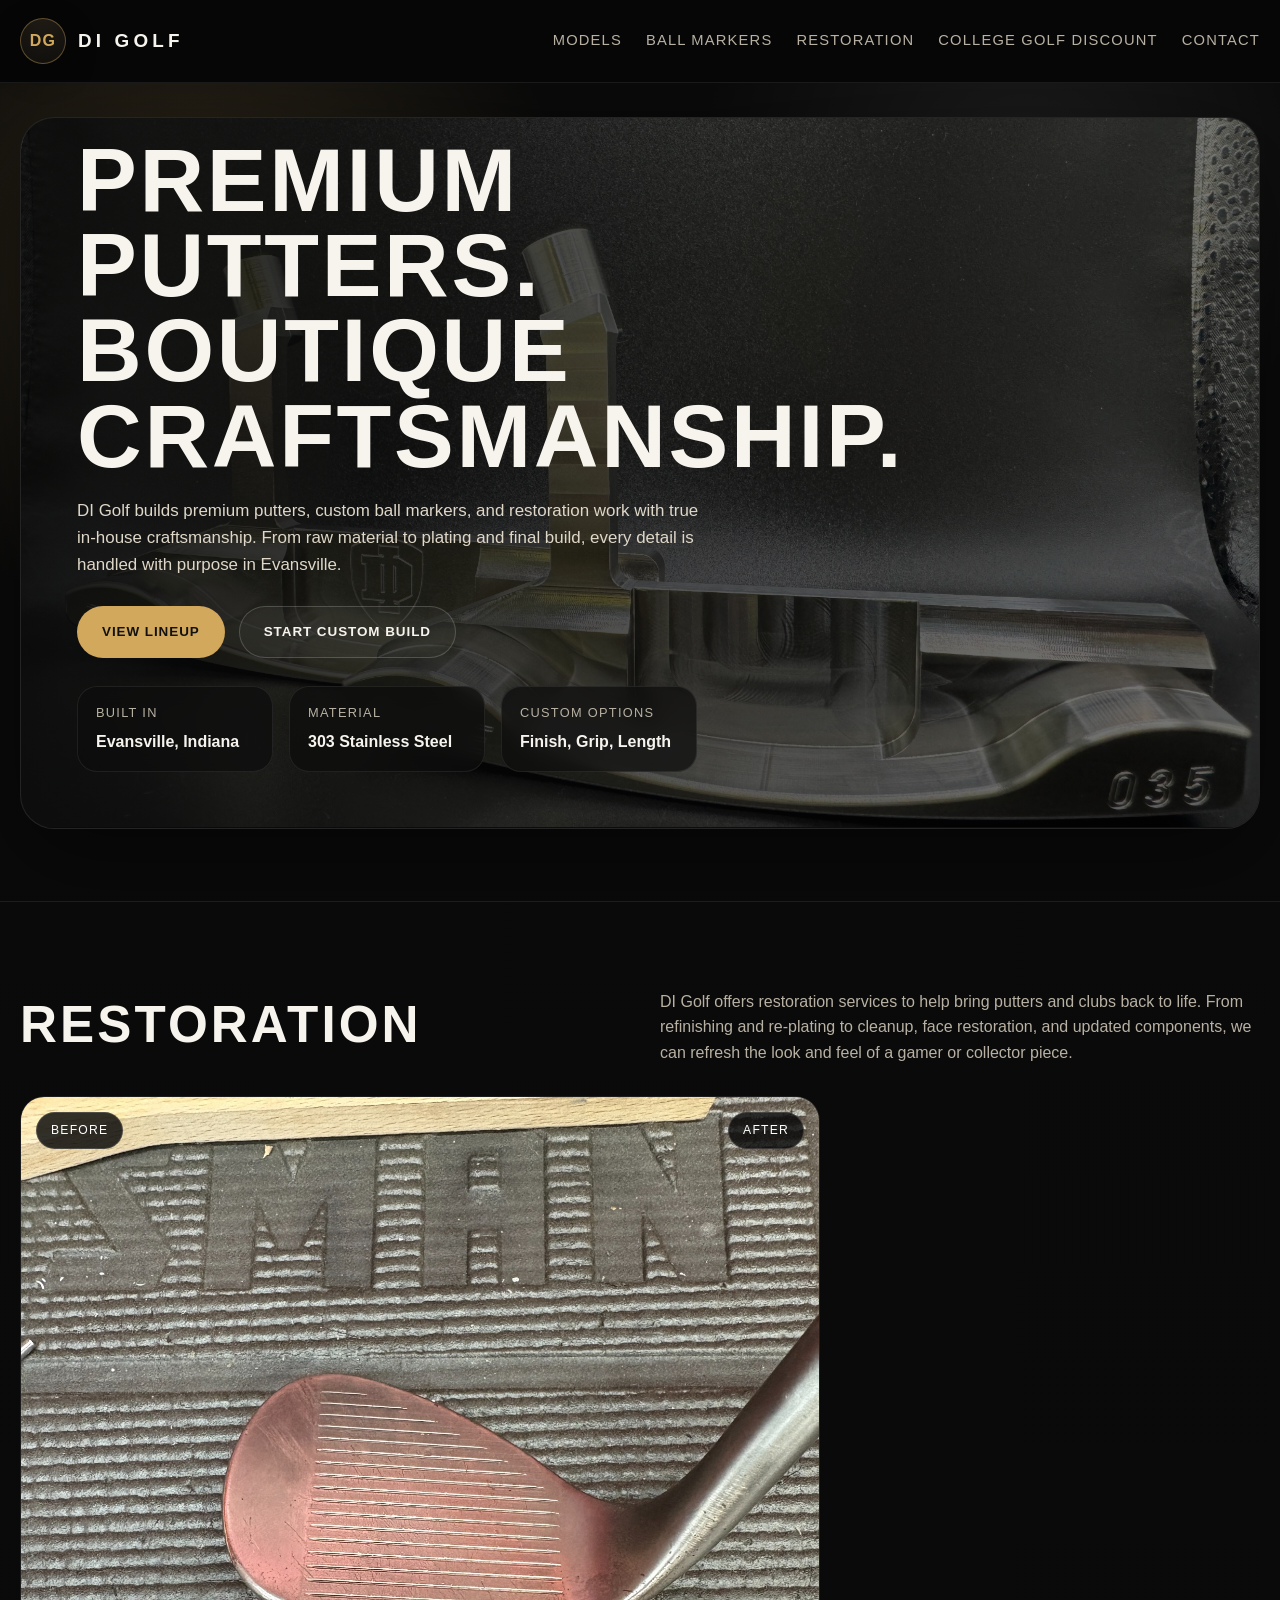
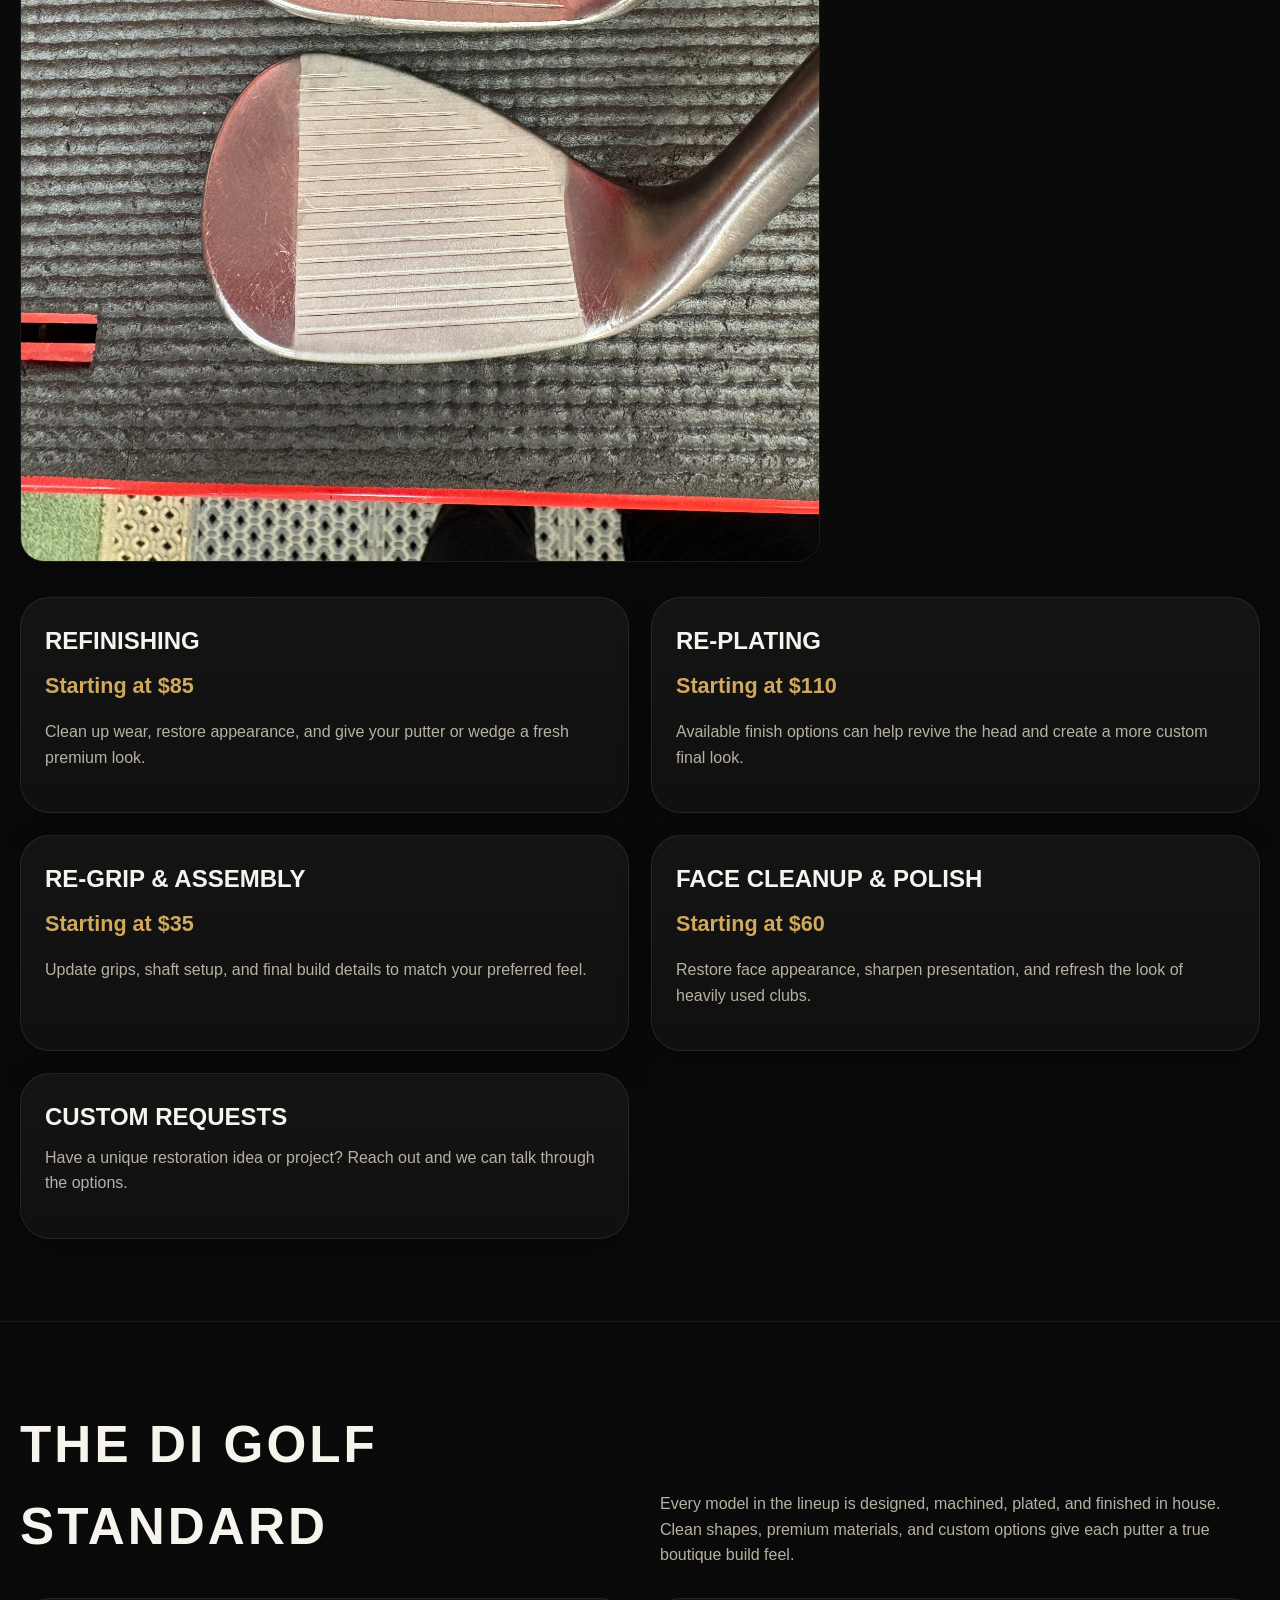
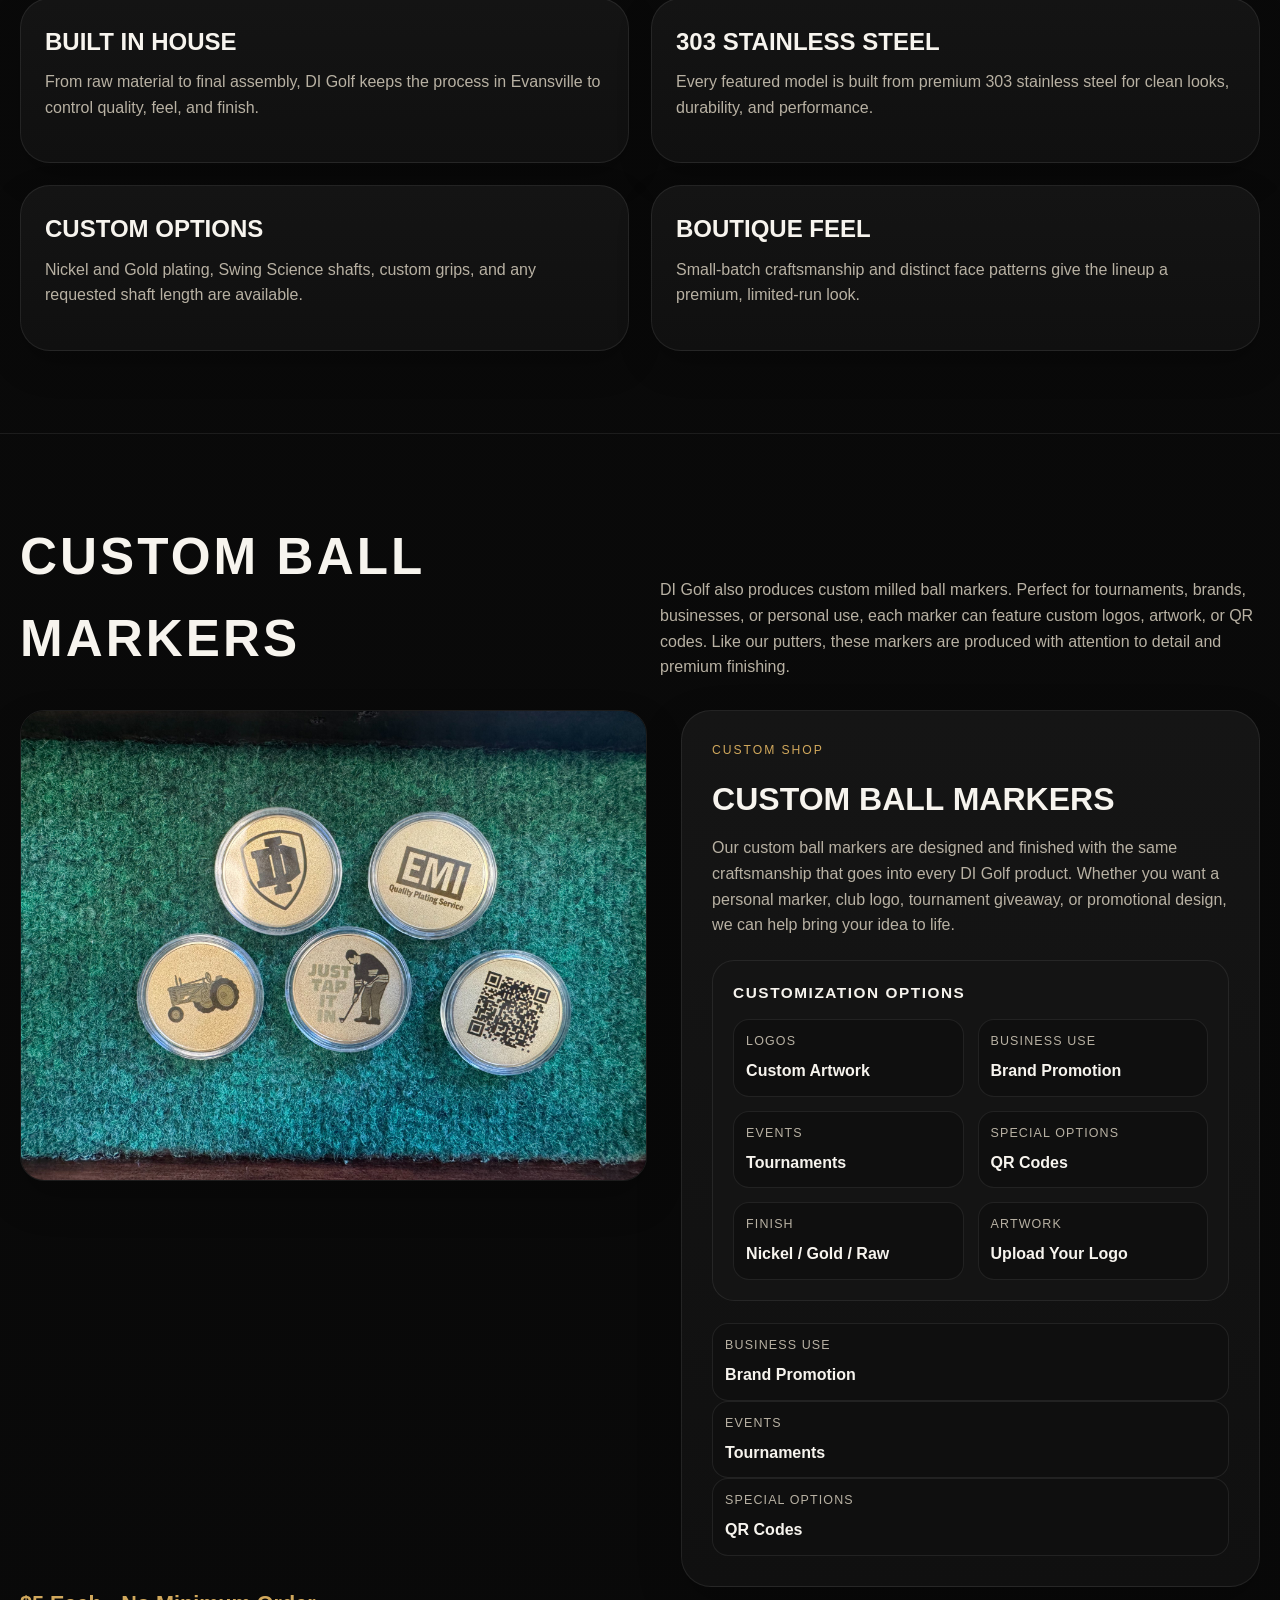
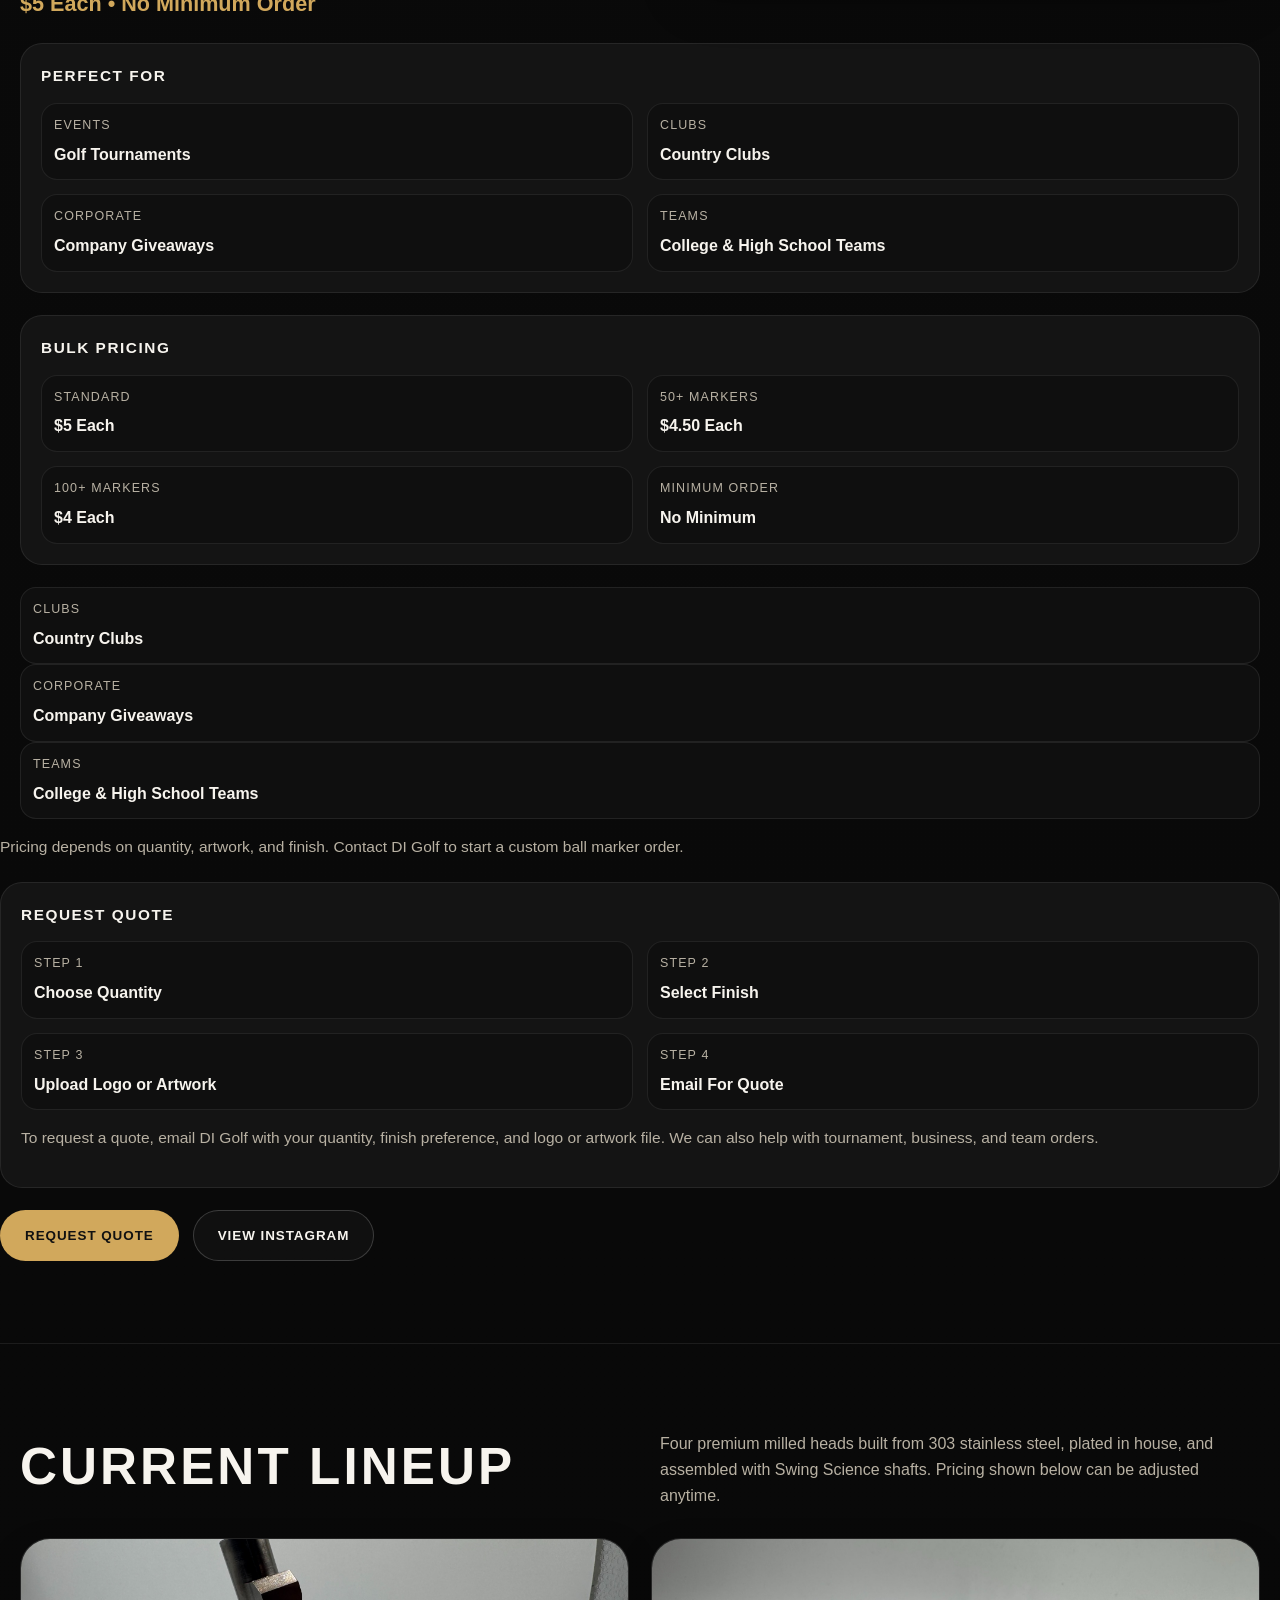
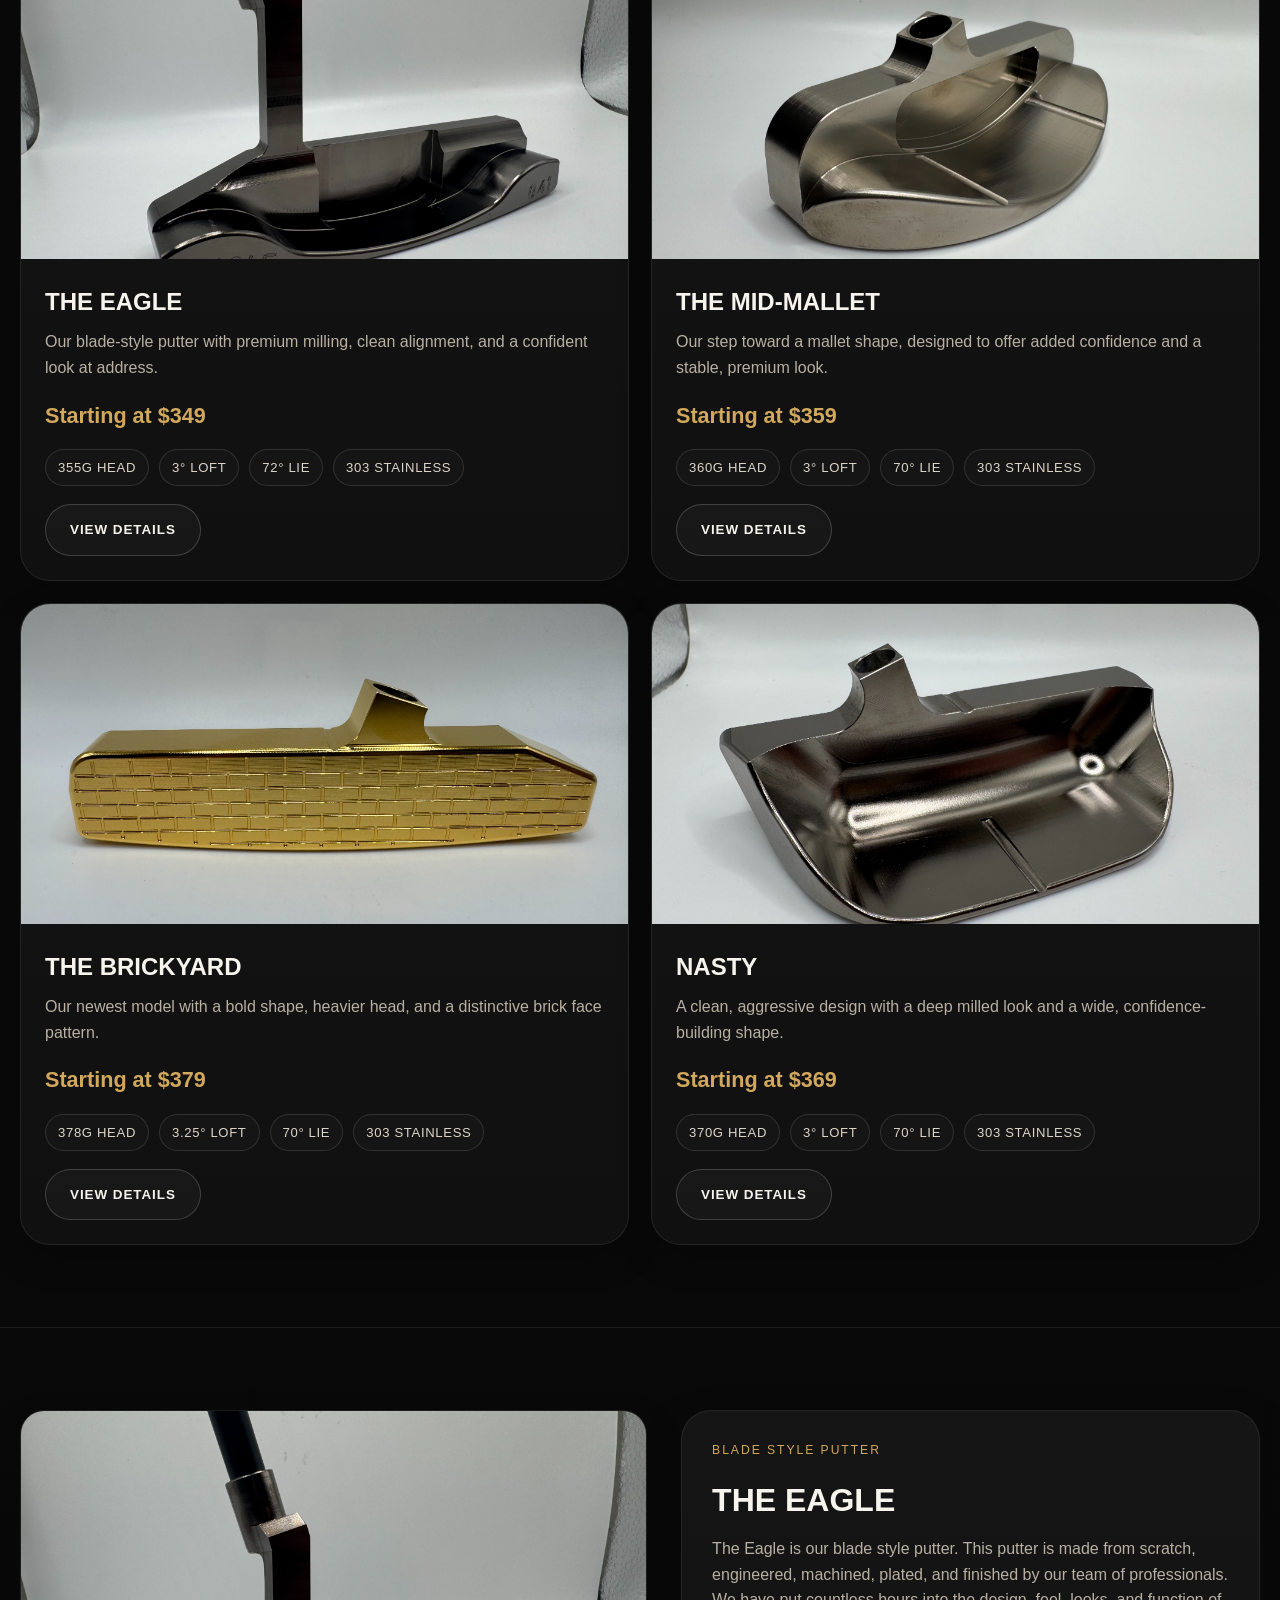
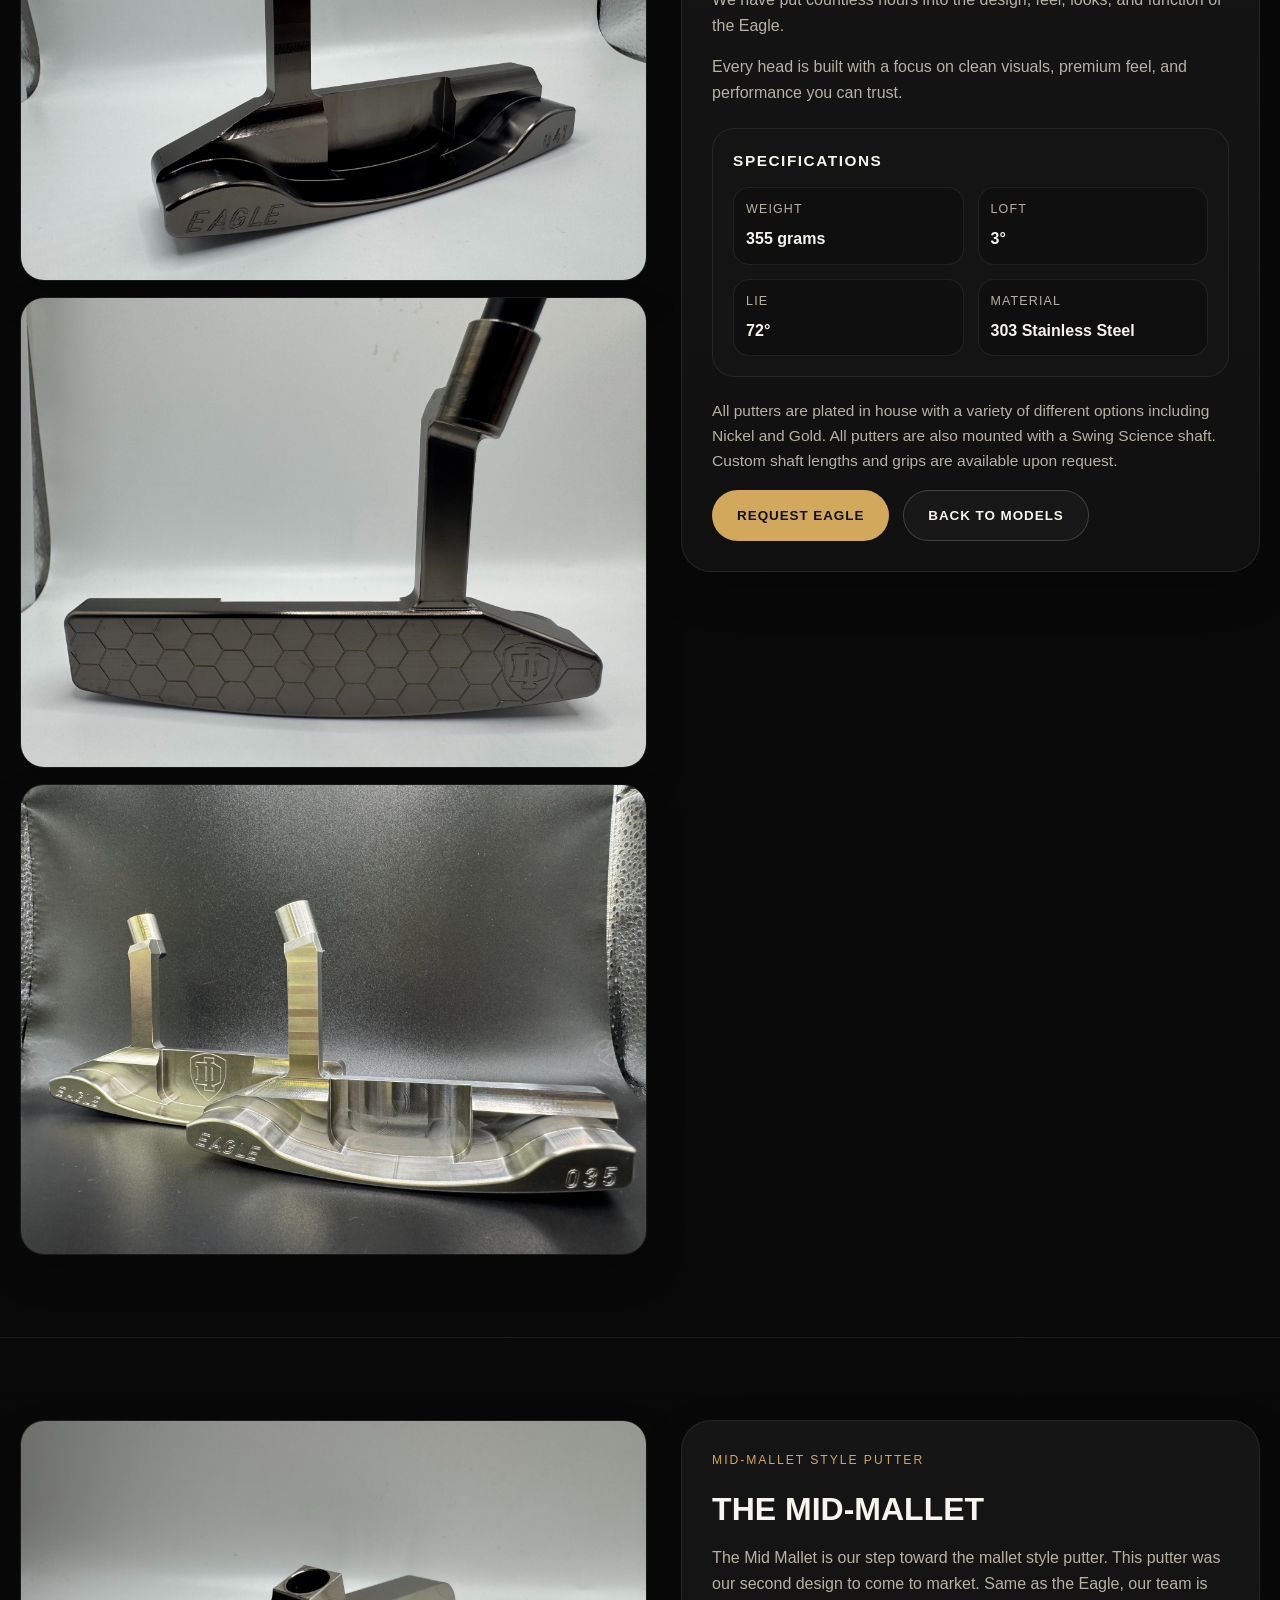
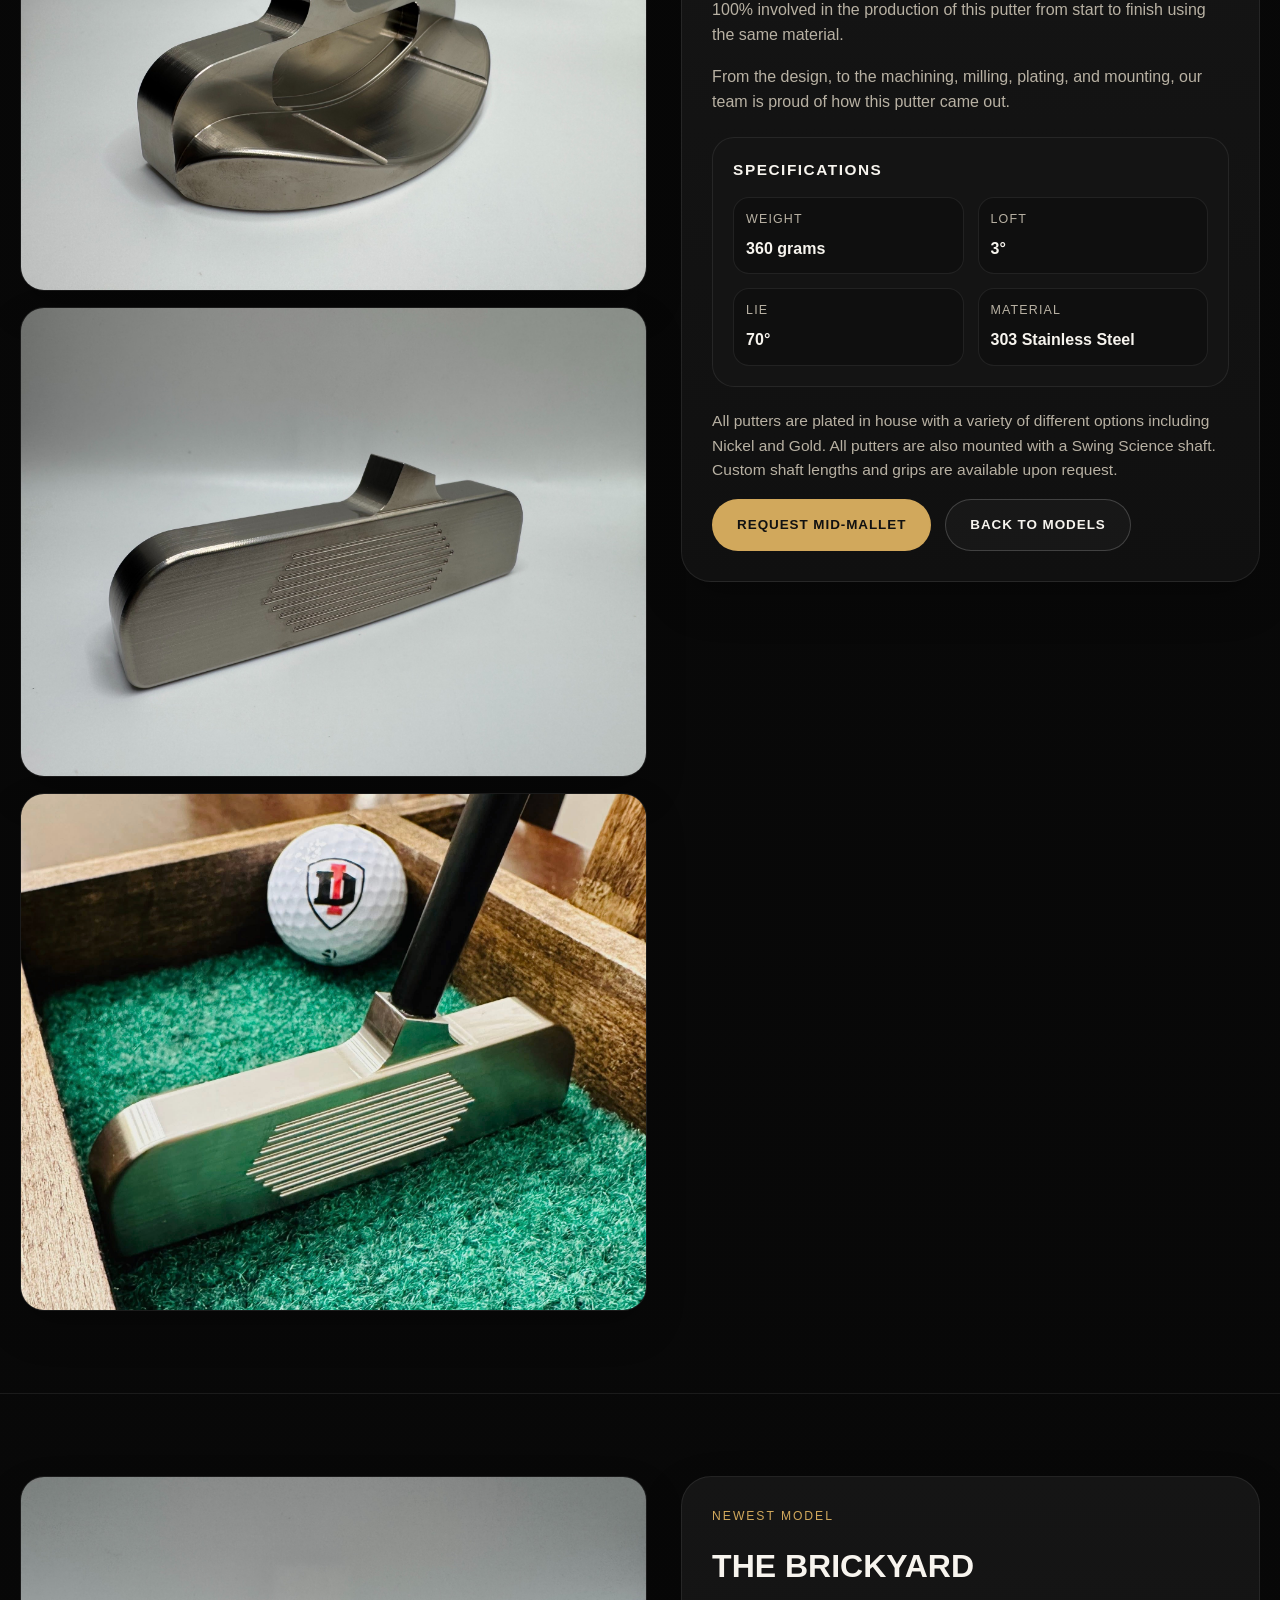
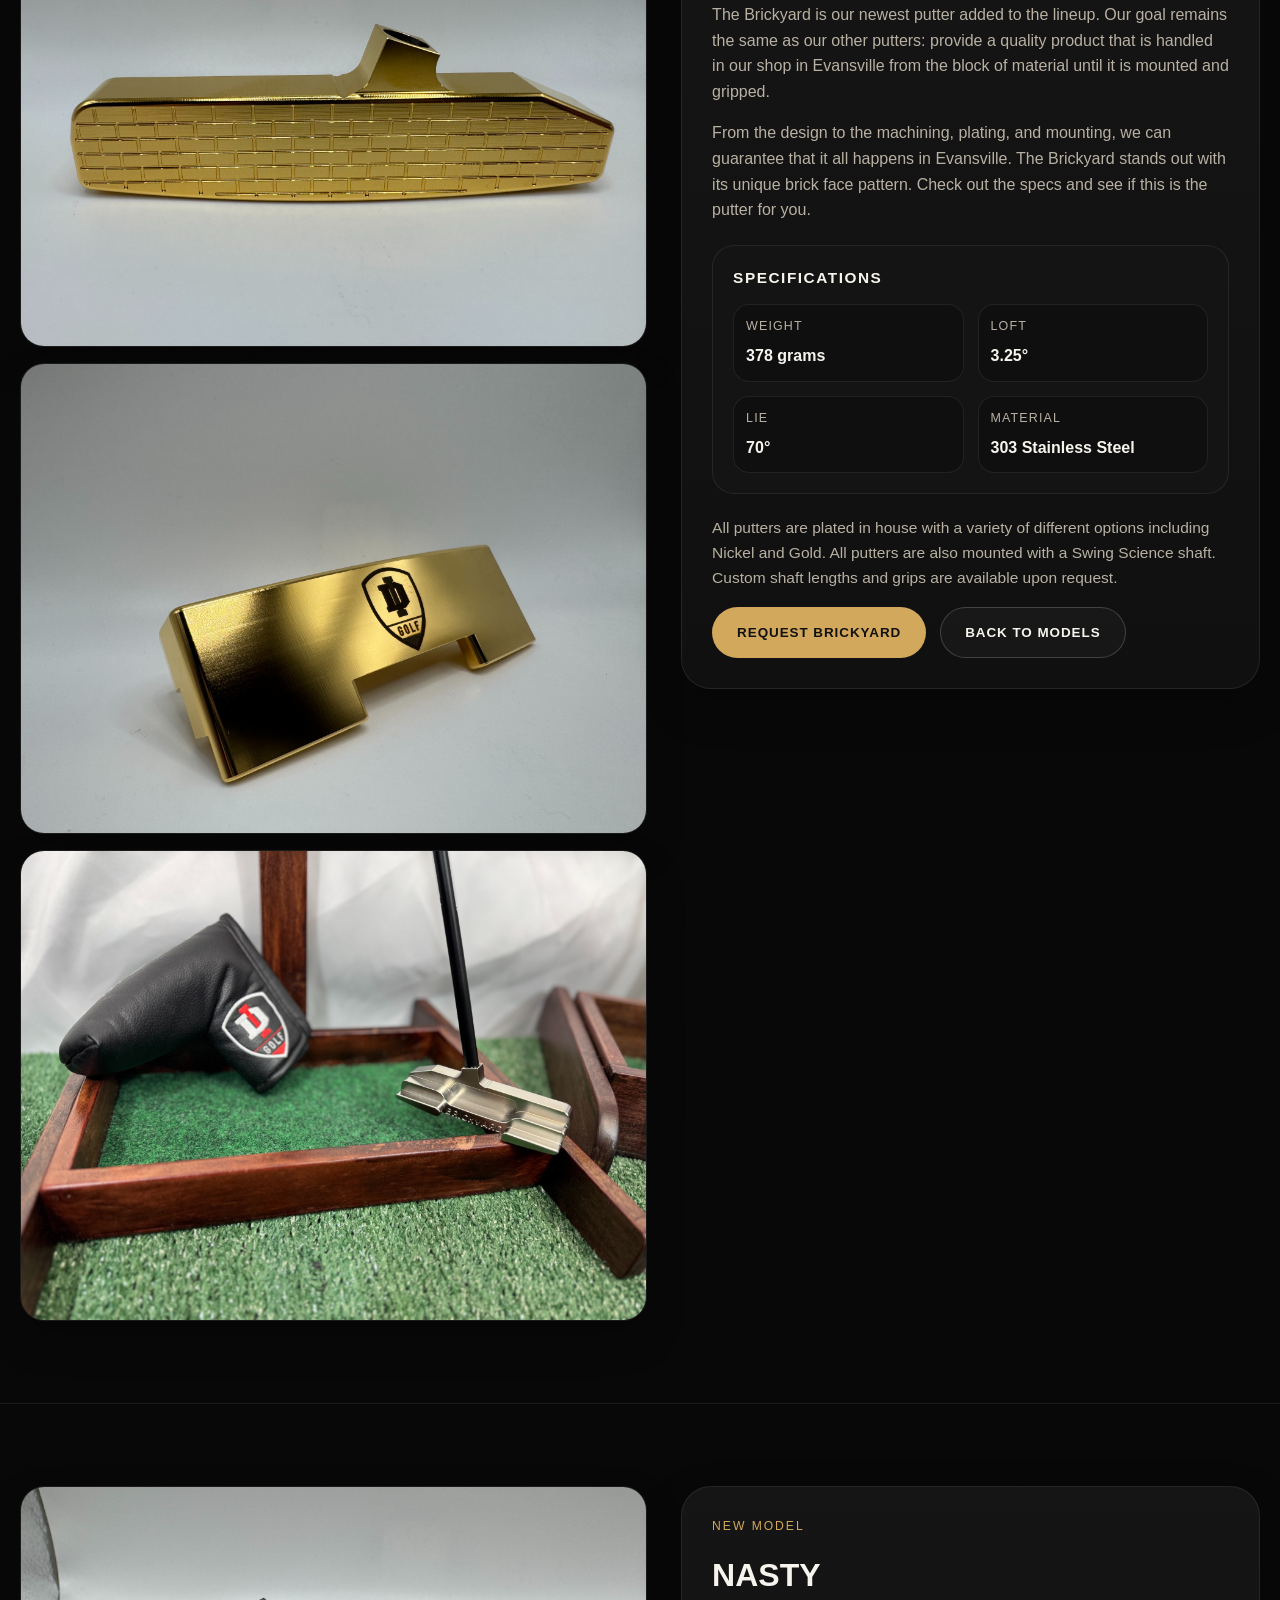
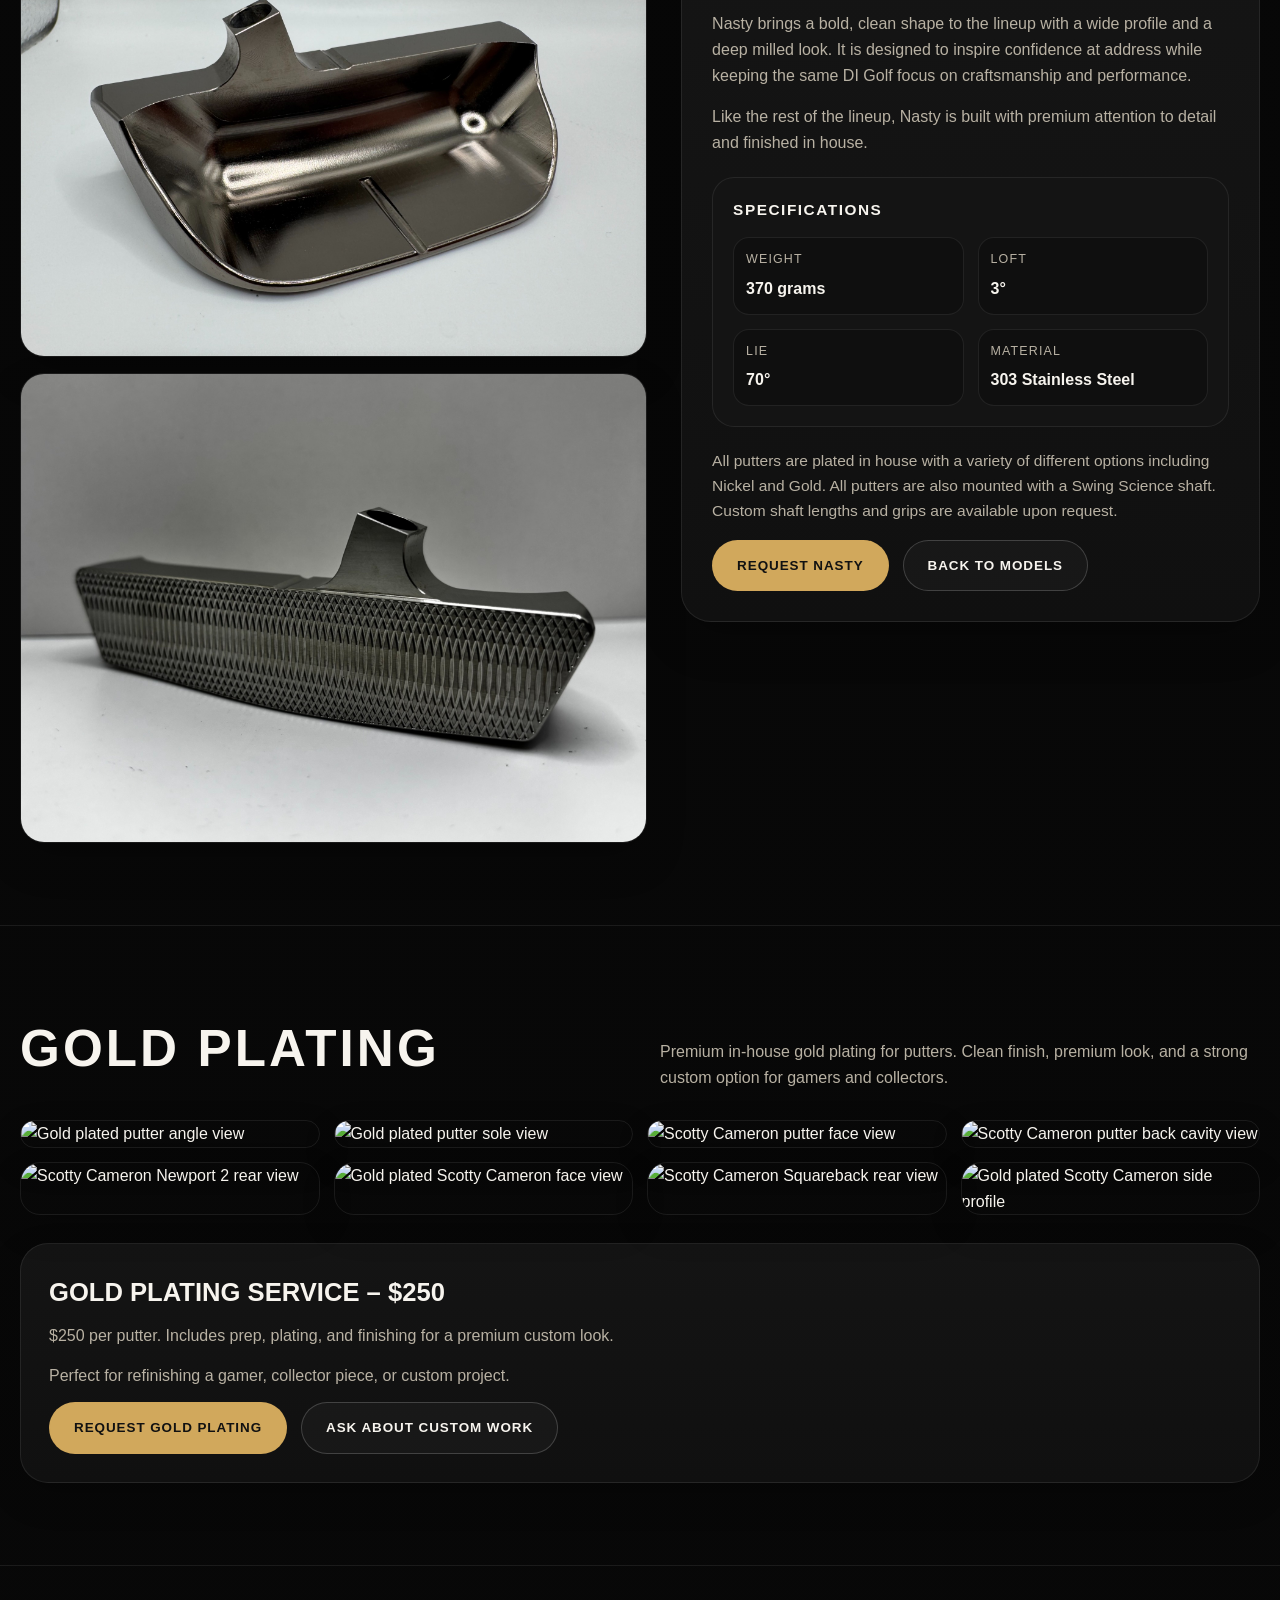
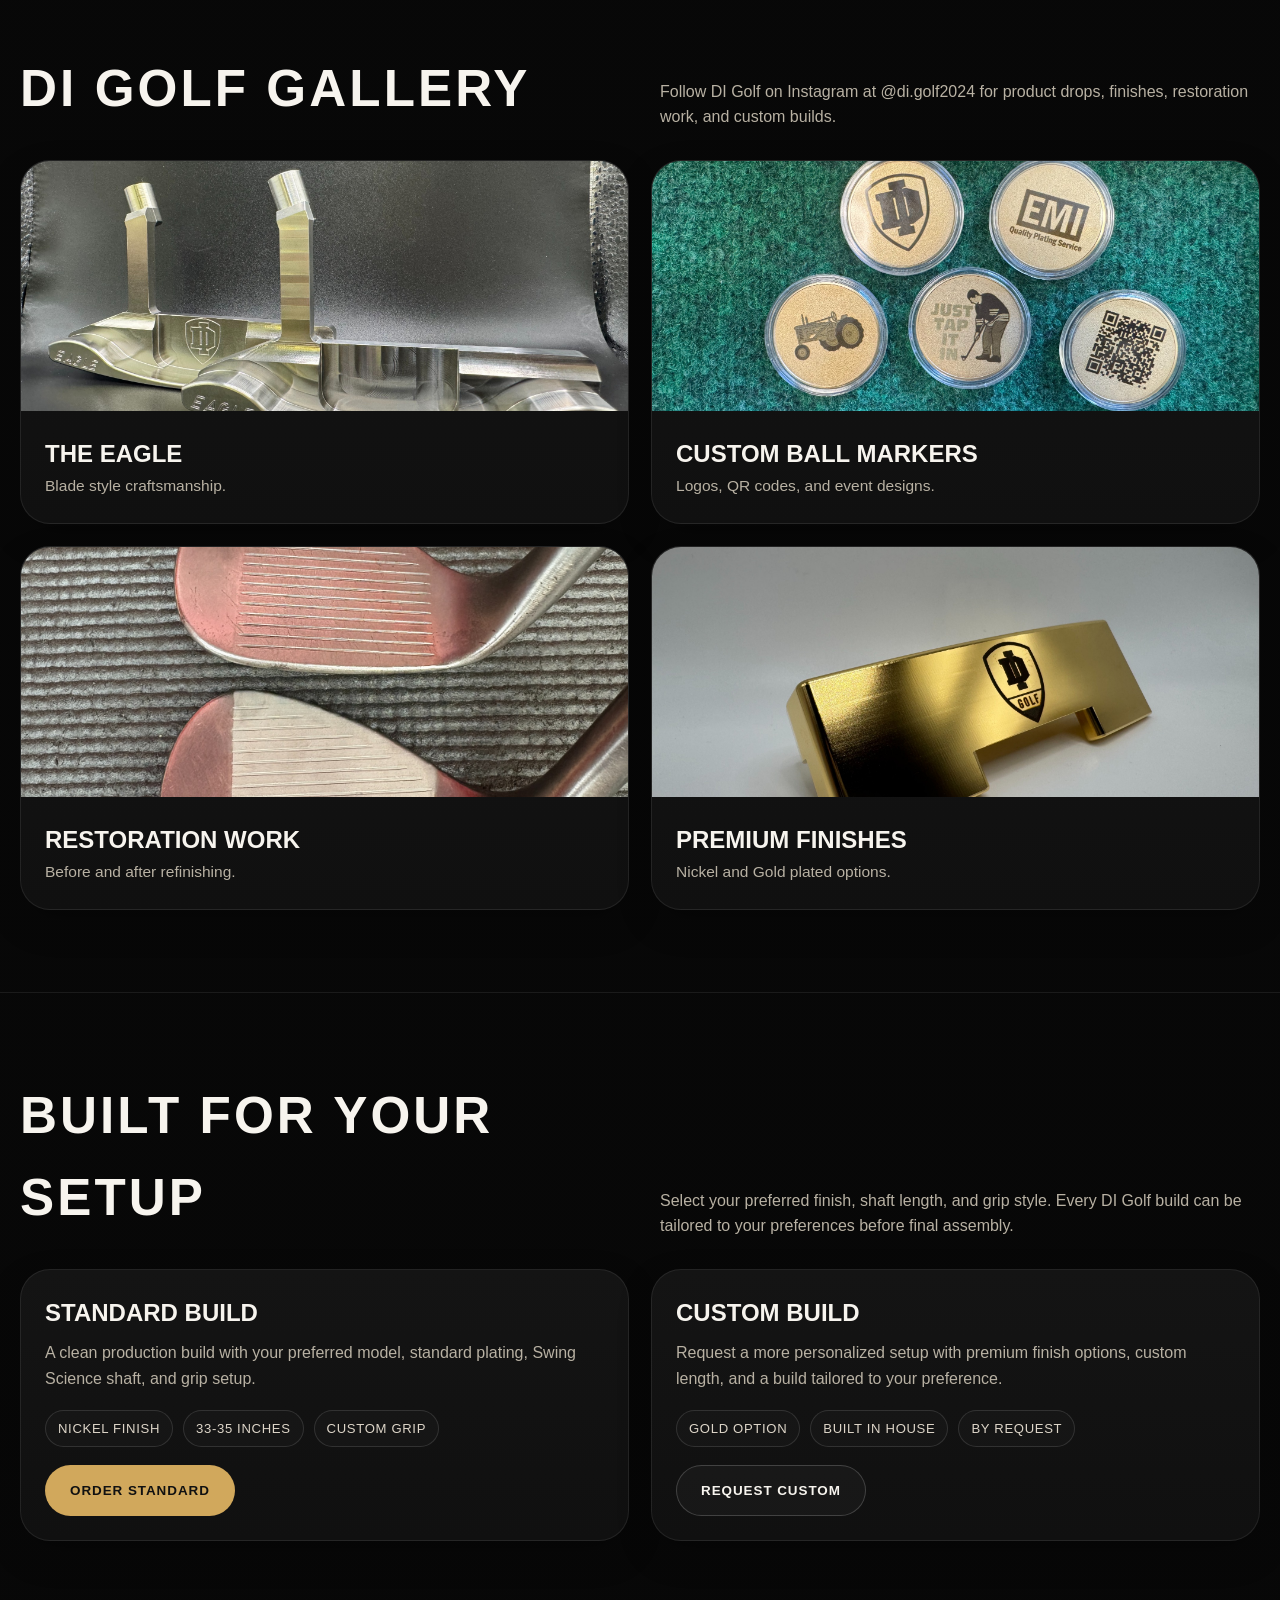
==== index.html @ 546521ff "Update index.html" ====
<!DOCTYPE html>
<html lang="en">
<head>
  <meta charset="UTF-8" />
  <meta name="viewport" content="width=device-width, initial-scale=1.0" />
  <title>DI Golf | Precision Milled Putters</title>
  <style>
    :root {
      --bg: #070707;
      --panel: #111111;
      --panel-2: #171717;
      --text: #f7f4ee;
      --muted: #b8b1a3;
      --line: rgba(255,255,255,0.08);
      --accent: #d1a85c;
      --max: 1240px;
    }

    * { box-sizing: border-box; }
    html { scroll-behavior: smooth; }
    body {
      margin: 0;
      font-family: Arial, Helvetica, sans-serif;
      background: linear-gradient(180deg, #0a0a0a 0%, #070707 100%);
      color: var(--text);
      line-height: 1.6;
    }

    a { color: inherit; text-decoration: none; }
    img { max-width: 100%; }

    .container {
      width: min(var(--max), calc(100% - 36px));
      margin: 0 auto;
    }

    header {
      position: sticky;
      top: 0;
      z-index: 50;
      backdrop-filter: blur(14px);
      background: rgba(7,7,7,0.82);
      border-bottom: 1px solid var(--line);
    }

    .nav {
      display: flex;
      align-items: center;
      justify-content: space-between;
      padding: 18px 0;
    }

    .brand-wrap {
      display: flex;
      align-items: center;
      gap: 12px;
    }

    .brand-logo {
      width: 46px;
      height: 46px;
      border-radius: 50%;
      border: 1px solid rgba(209,168,92,0.4);
      display: grid;
      place-items: center;
      color: var(--accent);
      font-weight: 700;
      letter-spacing: 0.08em;
      background: radial-gradient(circle at top, #1f1a14 0%, #100f0d 100%);
      box-shadow: 0 10px 30px rgba(0,0,0,0.35);
      flex-shrink: 0;
    }

    .brand {
      font-size: 1.18rem;
      font-weight: 700;
      letter-spacing: 0.22em;
      text-transform: uppercase;
    }

    .nav-links {
      display: flex;
      gap: 24px;
      color: var(--muted);
      font-size: 0.92rem;
      text-transform: uppercase;
      letter-spacing: 0.08em;
    }

    .nav-links a:hover { color: var(--text); }

    .hero {
      position: relative;
      padding: 34px 0 72px;
      border-bottom: 1px solid var(--line);
      overflow: hidden;
    }

    .hero::before {
      content: "";
      position: absolute;
      inset: 0;
      background: radial-gradient(circle at 15% 20%, rgba(209,168,92,0.18), transparent 30%),
                  radial-gradient(circle at 80% 10%, rgba(255,255,255,0.07), transparent 26%);
      pointer-events: none;
    }

    .hero-card {
      position: relative;
      min-height: 78vh;
      border-radius: 34px;
      overflow: hidden;
      border: 1px solid var(--line);
      box-shadow: 0 28px 90px rgba(0,0,0,0.45);
      background: #111;
    }

    .hero-card img {
      width: 100%;
      height: 78vh;
      object-fit: cover;
      filter: brightness(0.58);
      transform: scale(1.02);
    }

    .hero-overlay {
      position: absolute;
      inset: 0;
      background: linear-gradient(90deg, rgba(8,8,8,0.88) 0%, rgba(8,8,8,0.45) 52%, rgba(8,8,8,0.18) 100%);
      display: flex;
      align-items: flex-end;
    }

    .hero-content {
      max-width: 760px;
      padding: 56px;
    }

    .eyebrow {
      color: var(--accent);
      text-transform: uppercase;
      letter-spacing: 0.24em;
      font-size: 0.76rem;
      margin-bottom: 16px;
    }

    .hero h1 {
      font-size: clamp(3rem, 7vw, 6rem);
      line-height: 0.95;
      margin: 0 0 18px;
      text-transform: uppercase;
      letter-spacing: 0.03em;
      max-width: 720px;
    }

    .hero p {
      color: #dfd7c8;
      max-width: 640px;
      font-size: 1.06rem;
      margin: 0 0 28px;
    }

    .actions {
      display: flex;
      gap: 14px;
      flex-wrap: wrap;
    }

    .btn {
      display: inline-flex;
      align-items: center;
      justify-content: center;
      padding: 14px 24px;
      border-radius: 999px;
      font-weight: 700;
      letter-spacing: 0.07em;
      text-transform: uppercase;
      font-size: 0.84rem;
      border: 1px solid rgba(209,168,92,0.8);
      transition: transform 0.2s ease, background 0.2s ease, color 0.2s ease;
    }

    .btn.primary {
      background: var(--accent);
      color: #111;
    }

    .btn.secondary {
      color: var(--text);
      border-color: rgba(255,255,255,0.18);
      background: rgba(255,255,255,0.03);
    }

    .btn:hover { transform: translateY(-2px); }

    .hero-stats {
      display: grid;
      grid-template-columns: repeat(3, minmax(0,1fr));
      gap: 16px;
      margin-top: 28px;
      max-width: 620px;
    }

    .hero-stat {
      background: rgba(13,13,13,0.72);
      border: 1px solid rgba(255,255,255,0.08);
      border-radius: 20px;
      padding: 16px 18px;
      backdrop-filter: blur(10px);
    }

    .hero-stat span {
      display: block;
      color: var(--muted);
      font-size: 0.8rem;
      text-transform: uppercase;
      letter-spacing: 0.1em;
      margin-bottom: 6px;
    }

    .hero-stat strong {
      font-size: 1rem;
      color: var(--text);
    }

    .section {
      padding: 82px 0;
      border-bottom: 1px solid var(--line);
      scroll-margin-top: 90px;
    }

    .section-title {
      display: flex;
      align-items: end;
      justify-content: space-between;
      gap: 20px;
      margin-bottom: 30px;
    }

    .section-title h2 {
      margin: 0;
      font-size: clamp(2rem, 4vw, 3.2rem);
      text-transform: uppercase;
      letter-spacing: 0.06em;
    }

    .section-title p {
      margin: 0;
      color: var(--muted);
      max-width: 600px;
    }

    .product-overview, .ig-grid {
      display: grid;
      grid-template-columns: repeat(2, 1fr);
      gap: 22px;
    }

    .product-card, .ig-card {
      background: linear-gradient(180deg, #141414 0%, #101010 100%);
      border: 1px solid var(--line);
      border-radius: 30px;
      overflow: hidden;
      box-shadow: 0 14px 34px rgba(0,0,0,0.22);
      transition: transform 0.22s ease, border-color 0.22s ease;
    }

    .product-card:hover, .ig-card:hover {
      transform: translateY(-4px);
      border-color: rgba(209,168,92,0.35);
    }

    .product-card img, .ig-card img {
      width: 100%;
      display: block;
      object-fit: cover;
    }

    .product-card img { height: 320px; }
    .ig-card img { height: 250px; }

    .product-card .content, .ig-card .content {
      padding: 24px;
    }

    .product-card h3, .ig-card strong {
      margin: 0 0 8px;
      font-size: 1.5rem;
      text-transform: uppercase;
    }

    .product-card p, .ig-card .note {
      margin: 0 0 18px;
      color: var(--muted);
    }

    .tag-row {
      display: flex;
      gap: 10px;
      flex-wrap: wrap;
      margin-bottom: 18px;
    }

    .tag {
      border: 1px solid rgba(255,255,255,0.12);
      color: #ddd5c8;
      padding: 7px 12px;
      border-radius: 999px;
      font-size: 0.82rem;
      text-transform: uppercase;
      letter-spacing: 0.05em;
      background: rgba(255,255,255,0.02);
    }

    .price {
      font-size: 1.35rem;
      font-weight: 700;
      color: var(--accent);
      margin: 0 0 16px;
    }

    .product-layout {
      display: grid;
      grid-template-columns: 1.04fr 0.96fr;
      gap: 34px;
      align-items: start;
    }

    .gallery {
      display: grid;
      gap: 16px;
    }

    .gallery img {
      width: 100%;
      border-radius: 24px;
      border: 1px solid var(--line);
      box-shadow: 0 18px 38px rgba(0,0,0,0.22);
    }

    .before-after {
      position: relative;
      overflow: hidden;
      border-radius: 24px;
    }

    .ba-labels {
      position: absolute;
      top: 16px;
      left: 16px;
      right: 16px;
      display: flex;
      justify-content: space-between;
      pointer-events: none;
    }

    .ba-label {
      background: rgba(10,10,10,0.84);
      color: #fff;
      border: 1px solid rgba(255,255,255,0.15);
      border-radius: 999px;
      padding: 8px 14px;
      font-size: 0.76rem;
      letter-spacing: 0.1em;
      text-transform: uppercase;
    }

    .detail-panel {
      background: linear-gradient(180deg, #151515 0%, #101010 100%);
      border: 1px solid var(--line);
      border-radius: 30px;
      padding: 30px;
      position: sticky;
      top: 96px;
      box-shadow: 0 18px 44px rgba(0,0,0,0.22);
    }

    .detail-panel h3 {
      margin: 0 0 10px;
      font-size: 2rem;
      text-transform: uppercase;
    }

    .detail-panel .sub {
      color: var(--accent);
      text-transform: uppercase;
      letter-spacing: 0.16em;
      font-size: 0.76rem;
      margin-bottom: 14px;
    }

    .detail-panel p {
      color: var(--muted);
      margin: 0 0 16px;
    }

    .spec-box {
      background: #141414;
      border: 1px solid var(--line);
      border-radius: 22px;
      padding: 20px;
      margin: 22px 0;
    }

    .spec-box h4 {
      margin: 0 0 14px;
      font-size: 0.96rem;
      text-transform: uppercase;
      letter-spacing: 0.1em;
    }

    .spec-grid {
      display: grid;
      grid-template-columns: repeat(2, 1fr);
      gap: 14px;
    }

    .spec {
      padding: 12px;
      border: 1px solid rgba(255,255,255,0.08);
      border-radius: 16px;
      background: #0f0f0f;
    }

    .spec span {
      display: block;
      color: var(--muted);
      font-size: 0.78rem;
      text-transform: uppercase;
      letter-spacing: 0.09em;
      margin-bottom: 6px;
    }

    .spec strong {
      font-size: 1rem;
      color: var(--text);
    }

    .note {
      color: var(--muted);
      font-size: 0.97rem;
    }

    .cta {
      background: linear-gradient(180deg, #151515 0%, #0d0d0d 100%);
      border-top: 1px solid var(--line);
      border-bottom: 1px solid var(--line);
    }

    .cta-box {
      padding: 72px 0;
      display: grid;
      grid-template-columns: 1fr auto;
      gap: 24px;
      align-items: center;
    }

    .cta h2 {
      margin: 0 0 10px;
      font-size: clamp(2rem, 4vw, 3.1rem);
      text-transform: uppercase;
      letter-spacing: 0.06em;
    }

    .cta p {
      margin: 0;
      color: var(--muted);
      max-width: 680px;
    }

    footer {
      padding: 30px 0 44px;
      color: var(--muted);
      font-size: 0.95rem;
    }

    @media (max-width: 980px) {
      .product-layout,
      .cta-box,
      .product-overview,
      .ig-grid,
      .section-title {
        grid-template-columns: 1fr;
        display: grid;
      }

      .detail-panel { position: static; }
      .hero-card, .hero-card img { min-height: auto; height: auto; }
      .hero-overlay { position: static; background: none; }
      .hero-content { padding: 28px; }
      .hero-stats { grid-template-columns: 1fr; }
    }

        .gold-gallery {
      display: grid;
      grid-template-columns: repeat(4, 1fr);
      gap: 14px;
      margin-top: 24px;
    }

    .gold-gallery img {
      width: 100%;
      border-radius: 20px;
      border: 1px solid var(--line);
      box-shadow: 0 14px 34px rgba(0,0,0,0.18);
      object-fit: cover;
      display: block;
    }

    .gold-plating-box {
      margin-top: 28px;
      background: linear-gradient(180deg, #141414 0%, #101010 100%);
      border: 1px solid var(--line);
      border-radius: 28px;
      padding: 28px;
      box-shadow: 0 14px 34px rgba(0,0,0,0.22);
    }

    .gold-plating-box h3 {
      margin: 0 0 10px;
      text-transform: uppercase;
      font-size: 1.6rem;
    }

    .gold-plating-box p {
      color: var(--muted);
      margin: 0 0 14px;
    }

    @media (max-width: 760px) {
      .nav { flex-direction: column; gap: 14px; }
      .nav-links { flex-wrap: wrap; justify-content: center; }
      .spec-grid { grid-template-columns: 1fr; }
      .section { padding: 62px 0; }
      .hero h1 { font-size: 2.8rem; }
      .product-card img, .ig-card img { height: auto; }
      .gold-gallery { grid-template-columns: 1fr; }
    }
  </style>
</head>
<body>
  <header>
    <div class="container nav">
      <a href="#top" class="brand-wrap"><span class="brand-logo">DG</span><span class="brand">DI Golf</span></a>
      <nav class="nav-links">
        <a href="models.html">Models</a>
        <a href="ball-markers.html">Ball Markers</a>
        <a href="restoration.html">Restoration</a>
        <a href="#college-discount">College Golf Discount</a>
        <a href="contact.html">Contact</a>
      </nav>
    </div>
  </header>

  <main id="top">
    
    <section class="hero">
      <div class="container">
        <div class="hero-card">
          <img src="IMG_3430.jpeg" alt="DI Golf premium milled putters" />
          <div class="hero-overlay">
            <div class="hero-content">
              <div class="eyebrow">Made In Evansville • Precision Milled Putters</div>
              <h1>Premium Putters. Boutique Craftsmanship.</h1>
              <p>
                DI Golf builds premium putters, custom ball markers, and restoration work with true in-house craftsmanship. From raw material to plating and final build, every detail is handled with purpose in Evansville.
              </p>
              <div class="actions">
                <a class="btn primary" href="#models">View Lineup</a>
                <a class="btn secondary" href="#contact">Start Custom Build</a>
              </div>
              <div class="hero-stats">
                <div class="hero-stat"><span>Built In</span><strong>Evansville, Indiana</strong></div>
                <div class="hero-stat"><span>Material</span><strong>303 Stainless Steel</strong></div>
                <div class="hero-stat"><span>Custom Options</span><strong>Finish, Grip, Length</strong></div>
              </div>
            </div>
          </div>
        </div>
      </div>
    </section>

    <section id="restoration" class="section">
      <div class="container">
        <div class="section-title">
          <h2>Restoration</h2>
          <p>DI Golf offers restoration services to help bring putters and clubs back to life. From refinishing and re-plating to cleanup, face restoration, and updated components, we can refresh the look and feel of a gamer or collector piece.</p>
        </div>

        <div class="gallery" style="margin-bottom:28px; max-width:800px;">
          <div class="before-after">
            <img src="IMG_0215.JPG" alt="Golf club restoration before and after" />
            <div class="ba-labels">
              <span class="ba-label">Before</span>
              <span class="ba-label">After</span>
            </div>
          </div>
        </div>

        <div class="product-overview">
          <article class="product-card">
            <div class="content">
              <h3>Refinishing</h3>
              <div class="price">Starting at $85</div>
              <p>Clean up wear, restore appearance, and give your putter or wedge a fresh premium look.</p>
            </div>
          </article>
          <article class="product-card">
            <div class="content">
              <h3>Re-Plating</h3>
              <div class="price">Starting at $110</div>
              <p>Available finish options can help revive the head and create a more custom final look.</p>
            </div>
          </article>
          <article class="product-card">
            <div class="content">
              <h3>Re-Grip & Assembly</h3>
              <div class="price">Starting at $35</div>
              <p>Update grips, shaft setup, and final build details to match your preferred feel.</p>
            </div>
          </article>
          <article class="product-card">
            <div class="content">
              <h3>Face Cleanup & Polish</h3>
              <div class="price">Starting at $60</div>
              <p>Restore face appearance, sharpen presentation, and refresh the look of heavily used clubs.</p>
            </div>
          </article>
          <article class="product-card">
            <div class="content">
              <h3>Custom Requests</h3>
              <p>Have a unique restoration idea or project? Reach out and we can talk through the options.</p>
            </div>
          </article>
        </div>
      </div>
    </section>

    <section class="section">
      <div class="container">
        <div class="section-title">
          <h2>The DI Golf Standard</h2>
          <p>Every model in the lineup is designed, machined, plated, and finished in house. Clean shapes, premium materials, and custom options give each putter a true boutique build feel.</p>
        </div>
        <div class="product-overview">
          <article class="product-card">
            <div class="content">
              <h3>Built In House</h3>
              <p>From raw material to final assembly, DI Golf keeps the process in Evansville to control quality, feel, and finish.</p>
            </div>
          </article>
          <article class="product-card">
            <div class="content">
              <h3>303 Stainless Steel</h3>
              <p>Every featured model is built from premium 303 stainless steel for clean looks, durability, and performance.</p>
            </div>
          </article>
          <article class="product-card">
            <div class="content">
              <h3>Custom Options</h3>
              <p>Nickel and Gold plating, Swing Science shafts, custom grips, and any requested shaft length are available.</p>
            </div>
          </article>
          <article class="product-card">
            <div class="content">
              <h3>Boutique Feel</h3>
              <p>Small-batch craftsmanship and distinct face patterns give the lineup a premium, limited-run look.</p>
            </div>
          </article>
        </div>
      </div>
    </section>

    <section id="ball-markers" class="section">
      <div class="container">
        <div class="section-title">
          <h2>Custom Ball Markers</h2>
          <p>DI Golf also produces custom milled ball markers. Perfect for tournaments, brands, businesses, or personal use, each marker can feature custom logos, artwork, or QR codes. Like our putters, these markers are produced with attention to detail and premium finishing.</p>
        </div>

        <div class="product-layout">
          <div class="gallery">
            <img src="IMG_4770.jpeg" alt="DI Golf custom ball markers" />
          </div>

          <div class="detail-panel">
            <div class="sub">Custom Shop</div>
            <h3>Custom Ball Markers</h3>
            <p>
              Our custom ball markers are designed and finished with the same craftsmanship that goes into every DI Golf product. Whether you want a personal marker, club logo, tournament giveaway, or promotional design, we can help bring your idea to life.
            </p>

            <div class="spec-box">
              <h4>Customization Options</h4>
              <div class="spec-grid">
                <div class="spec"><span>Logos</span><strong>Custom Artwork</strong></div>
                <div class="spec"><span>Business Use</span><strong>Brand Promotion</strong></div>
                <div class="spec"><span>Events</span><strong>Tournaments</strong></div>
                <div class="spec"><span>Special Options</span><strong>QR Codes</strong></div>
                <div class="spec"><span>Finish</span><strong>Nickel / Gold / Raw</strong></div>
                <div class="spec"><span>Artwork</span><strong>Upload Your Logo</strong></div>
              </div>
            </div>
                <div class="spec"><span>Business Use</span><strong>Brand Promotion</strong></div>
                <div class="spec"><span>Events</span><strong>Tournaments</strong></div>
                <div class="spec"><span>Special Options</span><strong>QR Codes</strong></div>
              </div>
            </div>

            <div class="price">$5 Each • No Minimum Order</div>
            <div class="spec-box">
              <h4>Perfect For</h4>
              <div class="spec-grid">
                <div class="spec"><span>Events</span><strong>Golf Tournaments</strong></div>
                <div class="spec"><span>Clubs</span><strong>Country Clubs</strong></div>
                <div class="spec"><span>Corporate</span><strong>Company Giveaways</strong></div>
                <div class="spec"><span>Teams</span><strong>College & High School Teams</strong></div>
              </div>
            </div>

            <div class="spec-box">
              <h4>Bulk Pricing</h4>
              <div class="spec-grid">
                <div class="spec"><span>Standard</span><strong>$5 Each</strong></div>
                <div class="spec"><span>50+ Markers</span><strong>$4.50 Each</strong></div>
                <div class="spec"><span>100+ Markers</span><strong>$4 Each</strong></div>
                <div class="spec"><span>Minimum Order</span><strong>No Minimum</strong></div>
              </div>
            </div>
                <div class="spec"><span>Clubs</span><strong>Country Clubs</strong></div>
                <div class="spec"><span>Corporate</span><strong>Company Giveaways</strong></div>
                <div class="spec"><span>Teams</span><strong>College & High School Teams</strong></div>
              </div>
            </div>
            <p class="note">
              Pricing depends on quantity, artwork, and finish. Contact DI Golf to start a custom ball marker order.
            </p>

            <div class="spec-box">
              <h4>Request Quote</h4>
              <div class="spec-grid">
                <div class="spec"><span>Step 1</span><strong>Choose Quantity</strong></div>
                <div class="spec"><span>Step 2</span><strong>Select Finish</strong></div>
                <div class="spec"><span>Step 3</span><strong>Upload Logo or Artwork</strong></div>
                <div class="spec"><span>Step 4</span><strong>Email For Quote</strong></div>
              </div>
              <p class="note" style="margin-top:16px;">To request a quote, email DI Golf with your quantity, finish preference, and logo or artwork file. We can also help with tournament, business, and team orders.</p>
            </div>

            <div class="actions">
              <a class="btn primary" href="mailto:jstocks@emiplating.com?subject=DI%20Golf%20Ball%20Marker%20Quote">Request Quote</a>
              <a class="btn secondary" href="https://www.instagram.com/di.golf2024/" target="_blank" rel="noopener noreferrer">View Instagram</a>
            </div>
          </div>
        </div>
      </div>
    </section>

    <section id="models" class="section">
      <div class="container">
        <div class="section-title">
          <h2>Current Lineup</h2>
          <p>Four premium milled heads built from 303 stainless steel, plated in house, and assembled with Swing Science shafts. Pricing shown below can be adjusted anytime.</p>
        </div>

        <div class="product-overview">
          <article class="product-card">
            <img src="IMG_4343.jpeg" alt="The Eagle blade putter" />
            <div class="content">
              <h3>The Eagle</h3>
              <p>Our blade-style putter with premium milling, clean alignment, and a confident look at address.</p>
              <div class="price">Starting at $349</div>
              <div class="tag-row">
                <span class="tag">355g Head</span>
                <span class="tag">3° Loft</span>
                <span class="tag">72° Lie</span>
                <span class="tag">303 Stainless</span>
              </div>
              <a class="btn secondary" href="#eagle">View Details</a>
            </div>
          </article>

          <article class="product-card">
            <img src="IMG_3992.jpeg" alt="The Mid-Mallet putter" />
            <div class="content">
              <h3>The Mid-Mallet</h3>
              <p>Our step toward a mallet shape, designed to offer added confidence and a stable, premium look.</p>
              <div class="price">Starting at $359</div>
              <div class="tag-row">
                <span class="tag">360g Head</span>
                <span class="tag">3° Loft</span>
                <span class="tag">70° Lie</span>
                <span class="tag">303 Stainless</span>
              </div>
              <a class="btn secondary" href="#mid-mallet">View Details</a>
            </div>
          </article>

          <article class="product-card">
            <img src="IMG_5932.jpeg" alt="The Brickyard putter" />
            <div class="content">
              <h3>The Brickyard</h3>
              <p>Our newest model with a bold shape, heavier head, and a distinctive brick face pattern.</p>
              <div class="price">Starting at $379</div>
              <div class="tag-row">
                <span class="tag">378g Head</span>
                <span class="tag">3.25° Loft</span>
                <span class="tag">70° Lie</span>
                <span class="tag">303 Stainless</span>
              </div>
              <a class="btn secondary" href="#brickyard">View Details</a>
            </div>
          </article>

          <article class="product-card">
            <img src="IMG_6539.jpeg" alt="The Nasty putter" />
            <div class="content">
              <h3>Nasty</h3>
              <p>A clean, aggressive design with a deep milled look and a wide, confidence-building shape.</p>
              <div class="price">Starting at $369</div>
              <div class="tag-row">
                <span class="tag">370g Head</span>
                <span class="tag">3° Loft</span>
                <span class="tag">70° Lie</span>
                <span class="tag">303 Stainless</span>
              </div>
              <a class="btn secondary" href="#nasty">View Details</a>
            </div>
          </article>
        </div>
      </div>
    </section>

    <section id="eagle" class="section">
      <div class="container product-layout">
        <div class="gallery">
          <img src="IMG_4343.jpeg" alt="Eagle putter angle view" />
          <img src="IMG_4344.jpeg" alt="Eagle putter face milling" />
          <img src="IMG_3430.jpeg" alt="Two Eagle putters" />
        </div>

        <div class="detail-panel">
          <div class="sub">Blade Style Putter</div>
          <h3>The Eagle</h3>
          <p>
            The Eagle is our blade style putter. This putter is made from scratch, engineered, machined, plated, and finished by our team of professionals. We have put countless hours into the design, feel, looks, and function of the Eagle.
          </p>
          <p>
            Every head is built with a focus on clean visuals, premium feel, and performance you can trust.
          </p>

          <div class="spec-box">
            <h4>Specifications</h4>
            <div class="spec-grid">
              <div class="spec"><span>Weight</span><strong>355 grams</strong></div>
              <div class="spec"><span>Loft</span><strong>3°</strong></div>
              <div class="spec"><span>Lie</span><strong>72°</strong></div>
              <div class="spec"><span>Material</span><strong>303 Stainless Steel</strong></div>
            </div>
          </div>

          <p class="note">
            All putters are plated in house with a variety of different options including Nickel and Gold. All putters are also mounted with a Swing Science shaft. Custom shaft lengths and grips are available upon request.
          </p>

          <div class="actions">
            <a class="btn primary" href="#contact">Request Eagle</a>
            <a class="btn secondary" href="#models">Back to Models</a>
          </div>
        </div>
      </div>
    </section>

    <section id="mid-mallet" class="section">
      <div class="container product-layout">
        <div class="gallery">
          <img src="IMG_3992.jpeg" alt="Mid-Mallet rear view" />
          <img src="IMG_3991.jpeg" alt="Mid-Mallet face view" />
          <img src="IMG_4305.jpeg" alt="Mid-Mallet on practice green" />
        </div>

        <div class="detail-panel">
          <div class="sub">Mid-Mallet Style Putter</div>
          <h3>The Mid-Mallet</h3>
          <p>
            The Mid Mallet is our step toward the mallet style putter. This putter was our second design to come to market. Same as the Eagle, our team is 100% involved in the production of this putter from start to finish using the same material.
          </p>
          <p>
            From the design, to the machining, milling, plating, and mounting, our team is proud of how this putter came out.
          </p>

          <div class="spec-box">
            <h4>Specifications</h4>
            <div class="spec-grid">
              <div class="spec"><span>Weight</span><strong>360 grams</strong></div>
              <div class="spec"><span>Loft</span><strong>3°</strong></div>
              <div class="spec"><span>Lie</span><strong>70°</strong></div>
              <div class="spec"><span>Material</span><strong>303 Stainless Steel</strong></div>
            </div>
          </div>

          <p class="note">
            All putters are plated in house with a variety of different options including Nickel and Gold. All putters are also mounted with a Swing Science shaft. Custom shaft lengths and grips are available upon request.
          </p>

          <div class="actions">
            <a class="btn primary" href="#contact">Request Mid-Mallet</a>
            <a class="btn secondary" href="#models">Back to Models</a>
          </div>
        </div>
      </div>
    </section>

        <section id="brickyard" class="section">
      <div class="container product-layout">
        <div class="gallery">
          <img src="IMG_5932.jpeg" alt="Brickyard face view" />
          <img src="IMG_5931.jpeg" alt="Brickyard gold plated back view" />
          <img src="IMG_5827.jpeg" alt="Brickyard putter on practice green" />
        </div>

        <div class="detail-panel">
          <div class="sub">Newest Model</div>
          <h3>The Brickyard</h3>
          <p>
            The Brickyard is our newest putter added to the lineup. Our goal remains the same as our other putters: provide a quality product that is handled in our shop in Evansville from the block of material until it is mounted and gripped.
          </p>
          <p>
            From the design to the machining, plating, and mounting, we can guarantee that it all happens in Evansville. The Brickyard stands out with its unique brick face pattern. Check out the specs and see if this is the putter for you.
          </p>

          <div class="spec-box">
            <h4>Specifications</h4>
            <div class="spec-grid">
              <div class="spec"><span>Weight</span><strong>378 grams</strong></div>
              <div class="spec"><span>Loft</span><strong>3.25°</strong></div>
              <div class="spec"><span>Lie</span><strong>70°</strong></div>
              <div class="spec"><span>Material</span><strong>303 Stainless Steel</strong></div>
            </div>
          </div>

          <p class="note">
            All putters are plated in house with a variety of different options including Nickel and Gold. All putters are also mounted with a Swing Science shaft. Custom shaft lengths and grips are available upon request.
          </p>

          <div class="actions">
            <a class="btn primary" href="#contact">Request Brickyard</a>
            <a class="btn secondary" href="#models">Back to Models</a>
          </div>
        </div>
      </div>
    </section>

    <section id="nasty" class="section">
      <div class="container product-layout">
        <div class="gallery">
          <img src="IMG_6539.jpeg" alt="Nasty rear cavity view" />
          <img src="IMG_3101.jpeg" alt="Nasty face milling view" />
        </div>

        <div class="detail-panel">
          <div class="sub">New Model</div>
          <h3>Nasty</h3>
          <p>
            Nasty brings a bold, clean shape to the lineup with a wide profile and a deep milled look. It is designed to inspire confidence at address while keeping the same DI Golf focus on craftsmanship and performance.
          </p>
          <p>
            Like the rest of the lineup, Nasty is built with premium attention to detail and finished in house.
          </p>

          <div class="spec-box">
            <h4>Specifications</h4>
            <div class="spec-grid">
              <div class="spec"><span>Weight</span><strong>370 grams</strong></div>
              <div class="spec"><span>Loft</span><strong>3°</strong></div>
              <div class="spec"><span>Lie</span><strong>70°</strong></div>
              <div class="spec"><span>Material</span><strong>303 Stainless Steel</strong></div>
            </div>
          </div>

          <p class="note">
            All putters are plated in house with a variety of different options including Nickel and Gold. All putters are also mounted with a Swing Science shaft. Custom shaft lengths and grips are available upon request.
          </p>

          <div class="actions">
            <a class="btn primary" href="#contact">Request Nasty</a>
            <a class="btn secondary" href="#models">Back to Models</a>
          </div>
        </div>
      </div>
    </section>

        <section id="gold-plating" class="section">
      <div class="container">
        <div class="section-title">
          <h2>Gold Plating</h2>
          <p>Premium in-house gold plating for putters. Clean finish, premium look, and a strong custom option for gamers and collectors.</p>
        </div>

        <div class="gold-gallery">
          <img src="IMG_0293.JPG" alt="Gold plated putter angle view" />
          <img src="IMG_0295.JPG" alt="Gold plated putter sole view" />
          <img src="IMG_0296.JPG" alt="Scotty Cameron putter face view" />
          <img src="IMG_0297.JPG" alt="Scotty Cameron putter back cavity view" />
          <img src="IMG_0298.JPG" alt="Scotty Cameron Newport 2 rear view" />
          <img src="IMG_0299.JPG" alt="Gold plated Scotty Cameron face view" />
          <img src="IMG_0300.JPG" alt="Scotty Cameron Squareback rear view" />
          <img src="IMG_0301.JPG" alt="Gold plated Scotty Cameron side profile" />
        </div>

        <div class="gold-plating-box">
          <h3>Gold Plating Service – $250</h3>
          <p>$250 per putter. Includes prep, plating, and finishing for a premium custom look.</p>
          <p>Perfect for refinishing a gamer, collector piece, or custom project.</p>
          <div class="actions">
            <a class="btn primary" href="mailto:ousleyjamison@yahoo.com?subject=Gold%20Plating%20Inquiry">Request Gold Plating</a>
            <a class="btn secondary" href="#contact">Ask About Custom Work</a>
          </div>
        </div>
      </div>
    </section>

    <section id="instagram" class="section">
      <div class="container">
        <div class="section-title">
          <h2>DI Golf Gallery</h2>
          <p>Follow DI Golf on Instagram at @di.golf2024 for product drops, finishes, restoration work, and custom builds.</p>
        </div>
        <div class="ig-grid">
          <article class="ig-card">
            <img src="IMG_3430.jpeg" alt="DI Golf Eagle gallery" />
            <div class="content"><strong>The Eagle</strong><br><span class="note">Blade style craftsmanship.</span></div>
          </article>
          <article class="ig-card">
            <img src="IMG_4770.jpeg" alt="DI Golf ball markers gallery" />
            <div class="content"><strong>Custom Ball Markers</strong><br><span class="note">Logos, QR codes, and event designs.</span></div>
          </article>
          <article class="ig-card">
            <img src="IMG_0215.JPG" alt="DI Golf restoration gallery" />
            <div class="content"><strong>Restoration Work</strong><br><span class="note">Before and after refinishing.</span></div>
          </article>
          <article class="ig-card">
            <img src="IMG_5931.jpeg" alt="DI Golf finish gallery" />
            <div class="content"><strong>Premium Finishes</strong><br><span class="note">Nickel and Gold plated options.</span></div>
          </article>
        </div>
      </div>
    </section>

    <section class="section">
      <div class="container">
        <div class="section-title">
          <h2>Built For Your Setup</h2>
          <p>Select your preferred finish, shaft length, and grip style. Every DI Golf build can be tailored to your preferences before final assembly.
        </div>

        <div class="product-overview">
          <article class="product-card">
            <div class="content">
              <h3>Standard Build</h3>
              <p>A clean production build with your preferred model, standard plating, Swing Science shaft, and grip setup.</p>
              <div class="tag-row">
                <span class="tag">Nickel Finish</span>
                <span class="tag">33-35 Inches</span>
                <span class="tag">Custom Grip</span>
              </div>
              <a class="btn primary" href="#contact">Order Standard</a>
            </div>
          </article>

          <article class="product-card">
            <div class="content">
              <h3>Custom Build</h3>
              <p>Request a more personalized setup with premium finish options, custom length, and a build tailored to your preference.</p>
              <div class="tag-row">
                <span class="tag">Gold Option</span>
                <span class="tag">Built In House</span>
                <span class="tag">By Request</span>
              </div>
              <a class="btn secondary" href="#contact">Request Custom</a>
            </div>
          </article>
        </div>
      </div>
    </section>

        <section id="college-discount" class="section">
      <div class="container">
        <div class="section-title">
          <h2>College Golf School Discount</h2>
          <p>DI Golf offers special pricing for college golf programs, school teams, and team orders. This is a great option for coaches, programs, and players looking for custom ball markers, team gifts, tournament items, and other branded golf pieces.</p>
        </div>

        <div class="product-overview">
          <article class="product-card">
            <div class="content">
              <h3>Team Orders</h3>
              <p>Discounted pricing is available for college golf teams ordering custom ball markers, team gifts, and bulk items.</p>
            </div>
          </article>

          <article class="product-card">
            <div class="content">
              <h3>Custom School Branding</h3>
              <p>Add school logos, team names, event details, and custom artwork for a clean team look.</p>
            </div>
          </article>

          <article class="product-card">
            <div class="content">
              <h3>Tournament & Fundraiser Items</h3>
              <p>Perfect for invitationals, alumni outings, team fundraising events, and school giveaways.</p>
            </div>
          </article>

          <article class="product-card">
            <div class="content">
              <h3>Request Team Pricing</h3>
              <p>Email DI Golf for school pricing, team discounts, and custom order details for your program.</p>
              <div class="actions">
                <a class="btn primary" href="mailto:jstocks@emiplating.com?subject=College%20Golf%20School%20Discount">Request School Discount</a>
              </div>
            </div>
          </article>
        </div>
      </div>
    </section>

    <section class="cta">
      <div class="container cta-box" id="contact">
        <div>
          <h2>Start Your Custom Build</h2>
          <p>
            In-house plating options include Nickel and Gold. Custom shaft lengths in any requested size and grip options are available for all DI Golf models.
          </p>
          <div class="spec-box" style="margin-top:20px;">
            <h4>Available Options</h4>
            <div class="spec-grid">
              <div class="spec"><span>Finish</span><strong>Nickel / Gold</strong></div>
              <div class="spec"><span>Shaft Length</span><strong>Any Length Requested</strong></div>
              <div class="spec"><span>Grip</span><strong>Standard / Custom</strong></div>
              <div class="spec"><span>Shaft</span><strong>Swing Science</strong></div>
              <div class="spec"><span>Lie Angle</span><strong>Custom Available</strong></div>
              <div class="spec"><span>Loft</span><strong>Custom Available</strong></div>
            </div>
          </div>

          <div class="spec-box">
            <h4>Build Your Putter</h4>
            <div class="spec-grid">
              <div class="spec"><span>Choose Model</span><strong>Eagle / Mid-Mallet / Brickyard / Nasty</strong></div>
              <div class="spec"><span>Finish</span><strong>Nickel / Gold</strong></div>
              <div class="spec"><span>Length</span><strong>Any Requested Size</strong></div>
              <div class="spec"><span>Grip</span><strong>Standard / Custom</strong></div>
              <div class="spec"><span>Lie Angle</span><strong>Built To Fit</strong></div>
              <div class="spec"><span>Loft</span><strong>Built To Fit</strong></div>
            </div>
            <p class="note" style="margin-top:16px;">Email DI Golf with your preferred model, finish, shaft length, grip, lie angle, and loft to start a custom build.</p>
          </div>
        </div>
        <div class="actions">
          <a class="btn primary" href="mailto:jstocks@emiplating.com?subject=DI%20Golf%20Order%20Inquiry">Email To Order</a>
          <a class="btn secondary" href="https://www.instagram.com/di.golf2024/" target="_blank" rel="noopener noreferrer">@di.golf2024</a>
        </div>
      </div>
    </section>
  </main>

  <footer>
    <div class="container">© 2026 DI Golf • Precision Milled. Player Tested.</div>
  </footer>
</body>
</html>
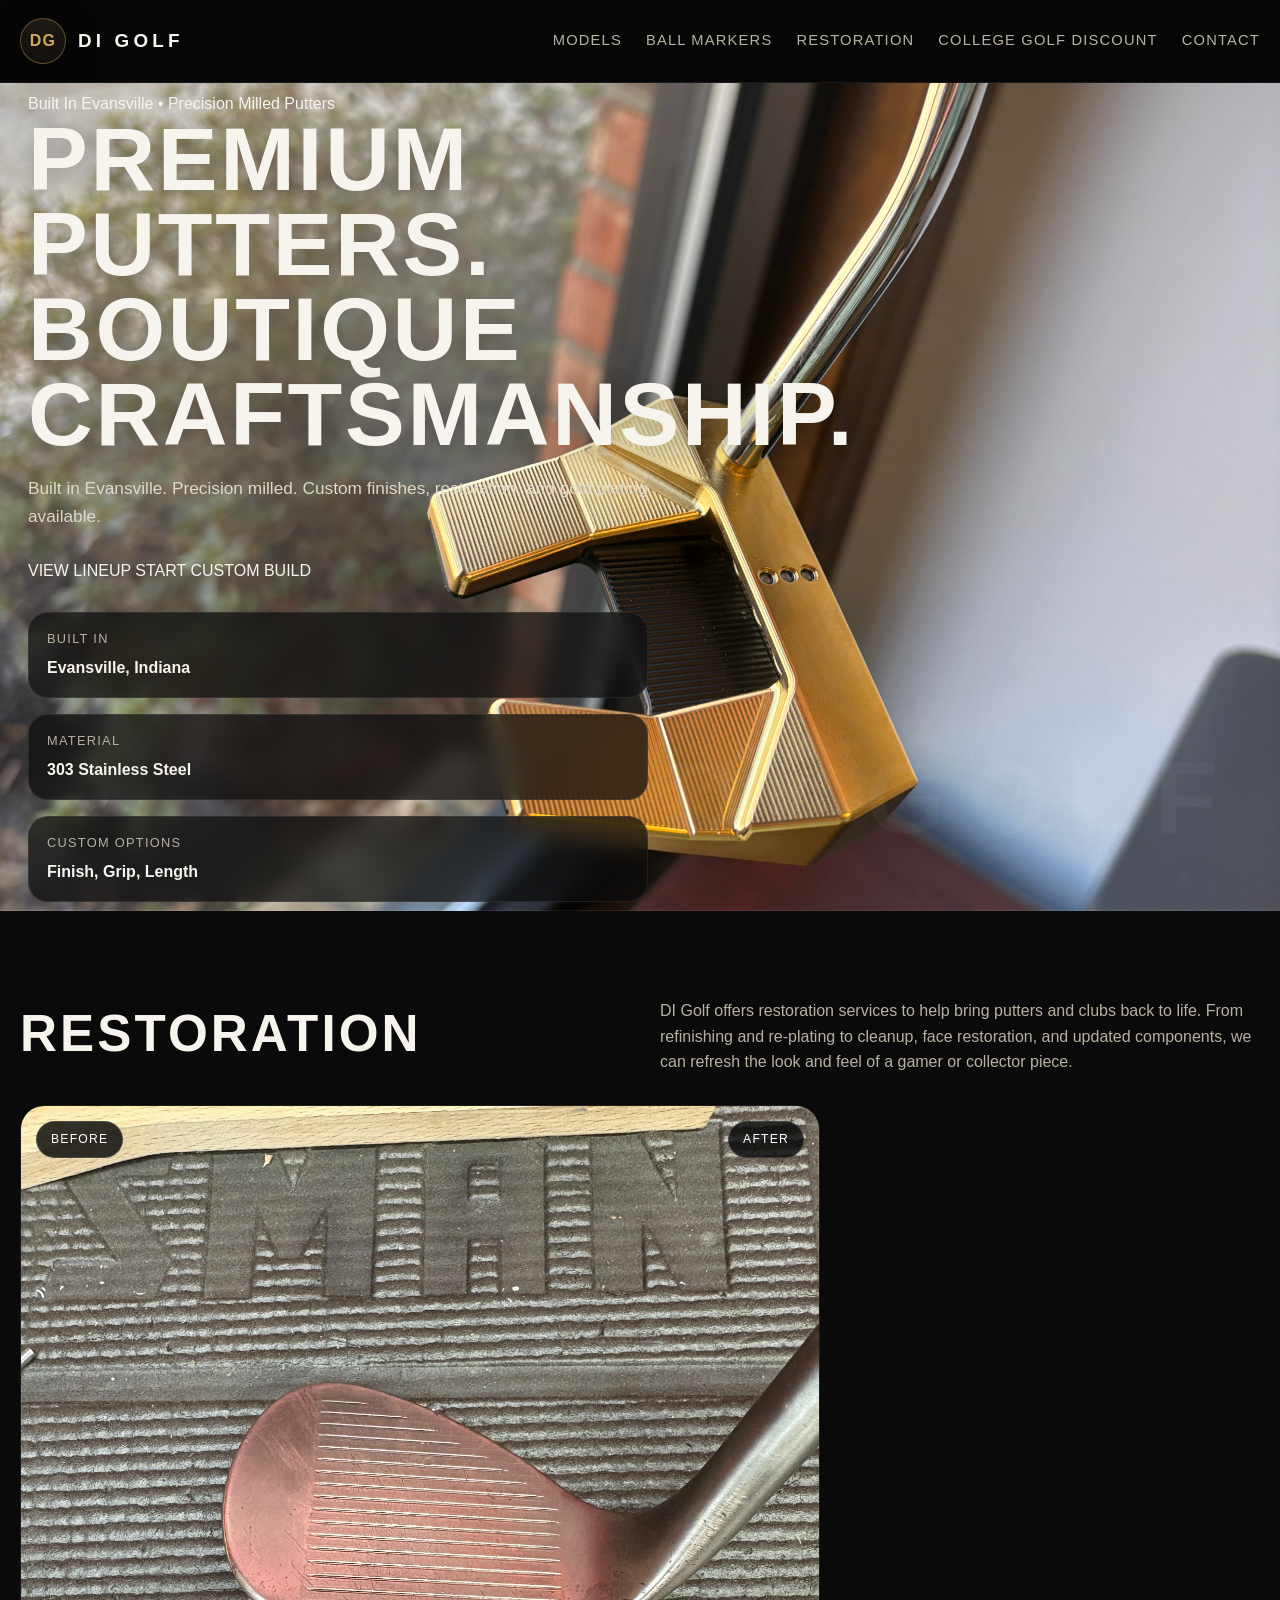
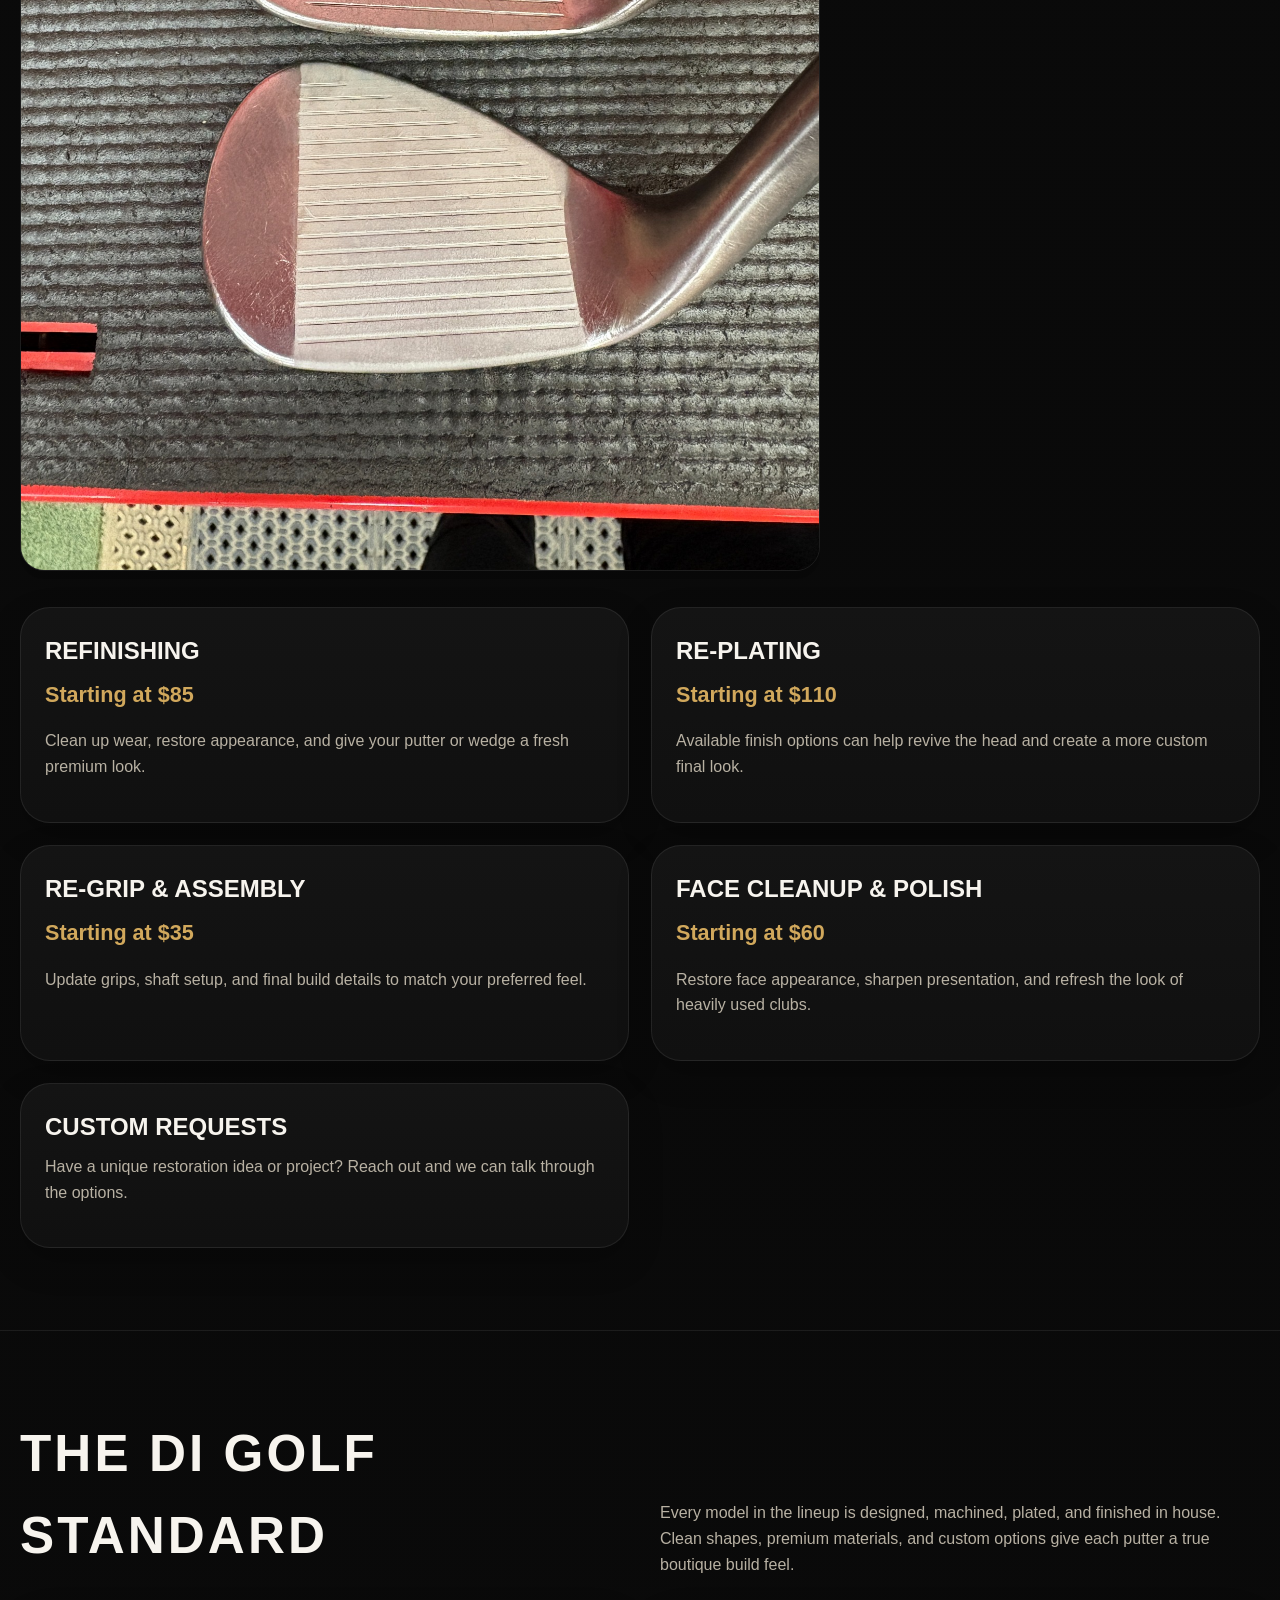
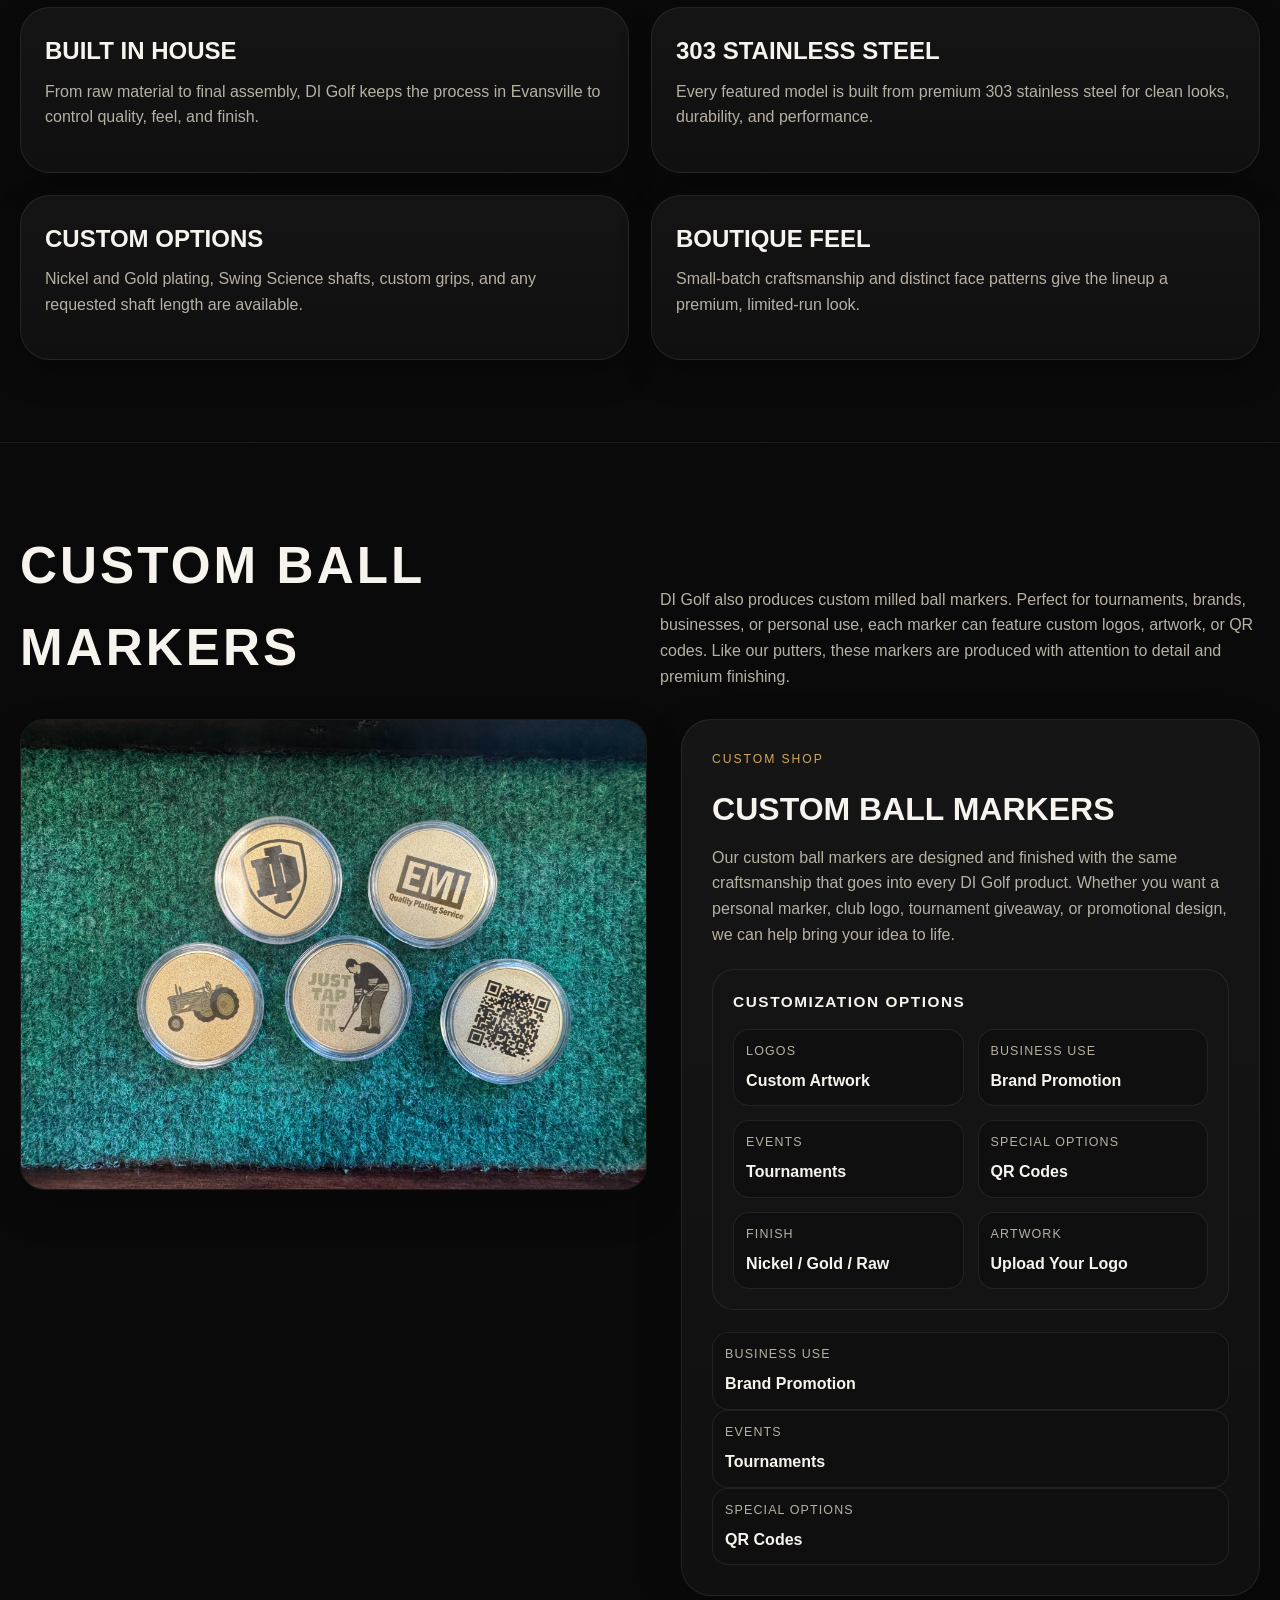
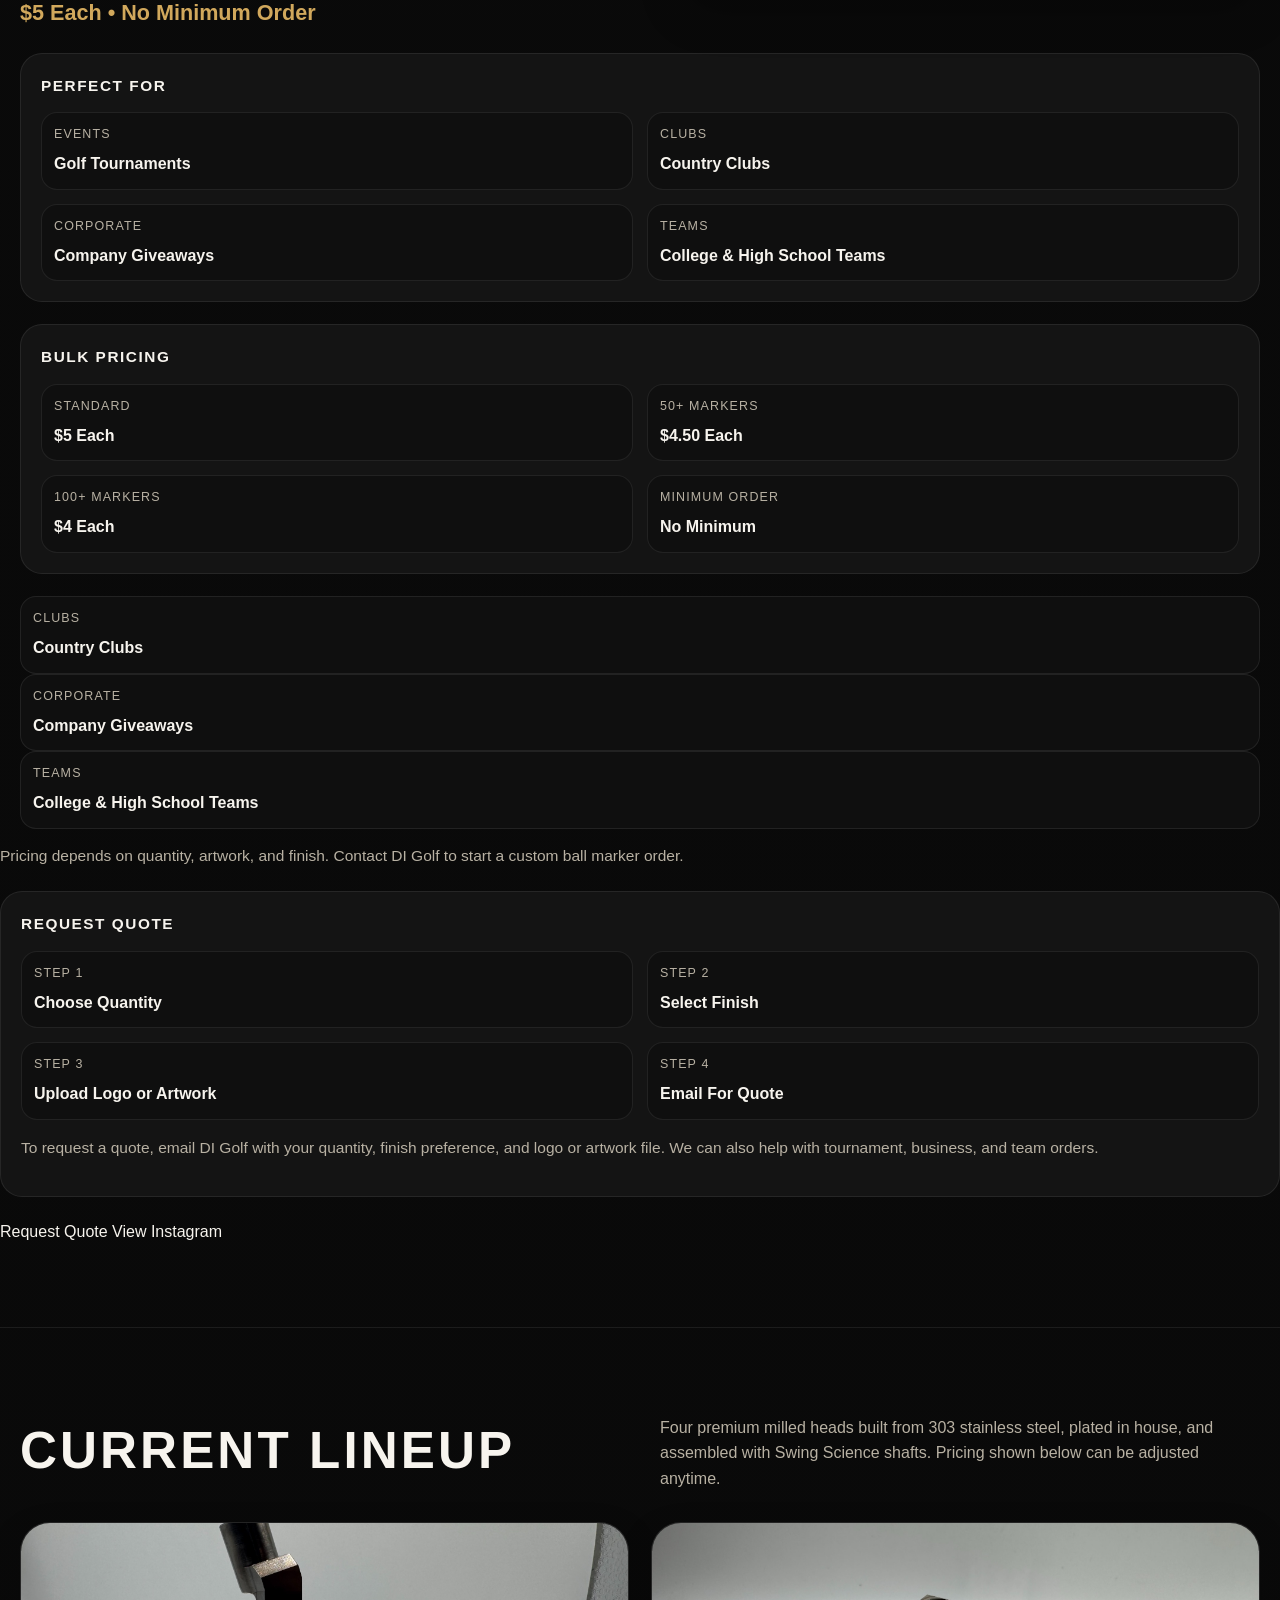
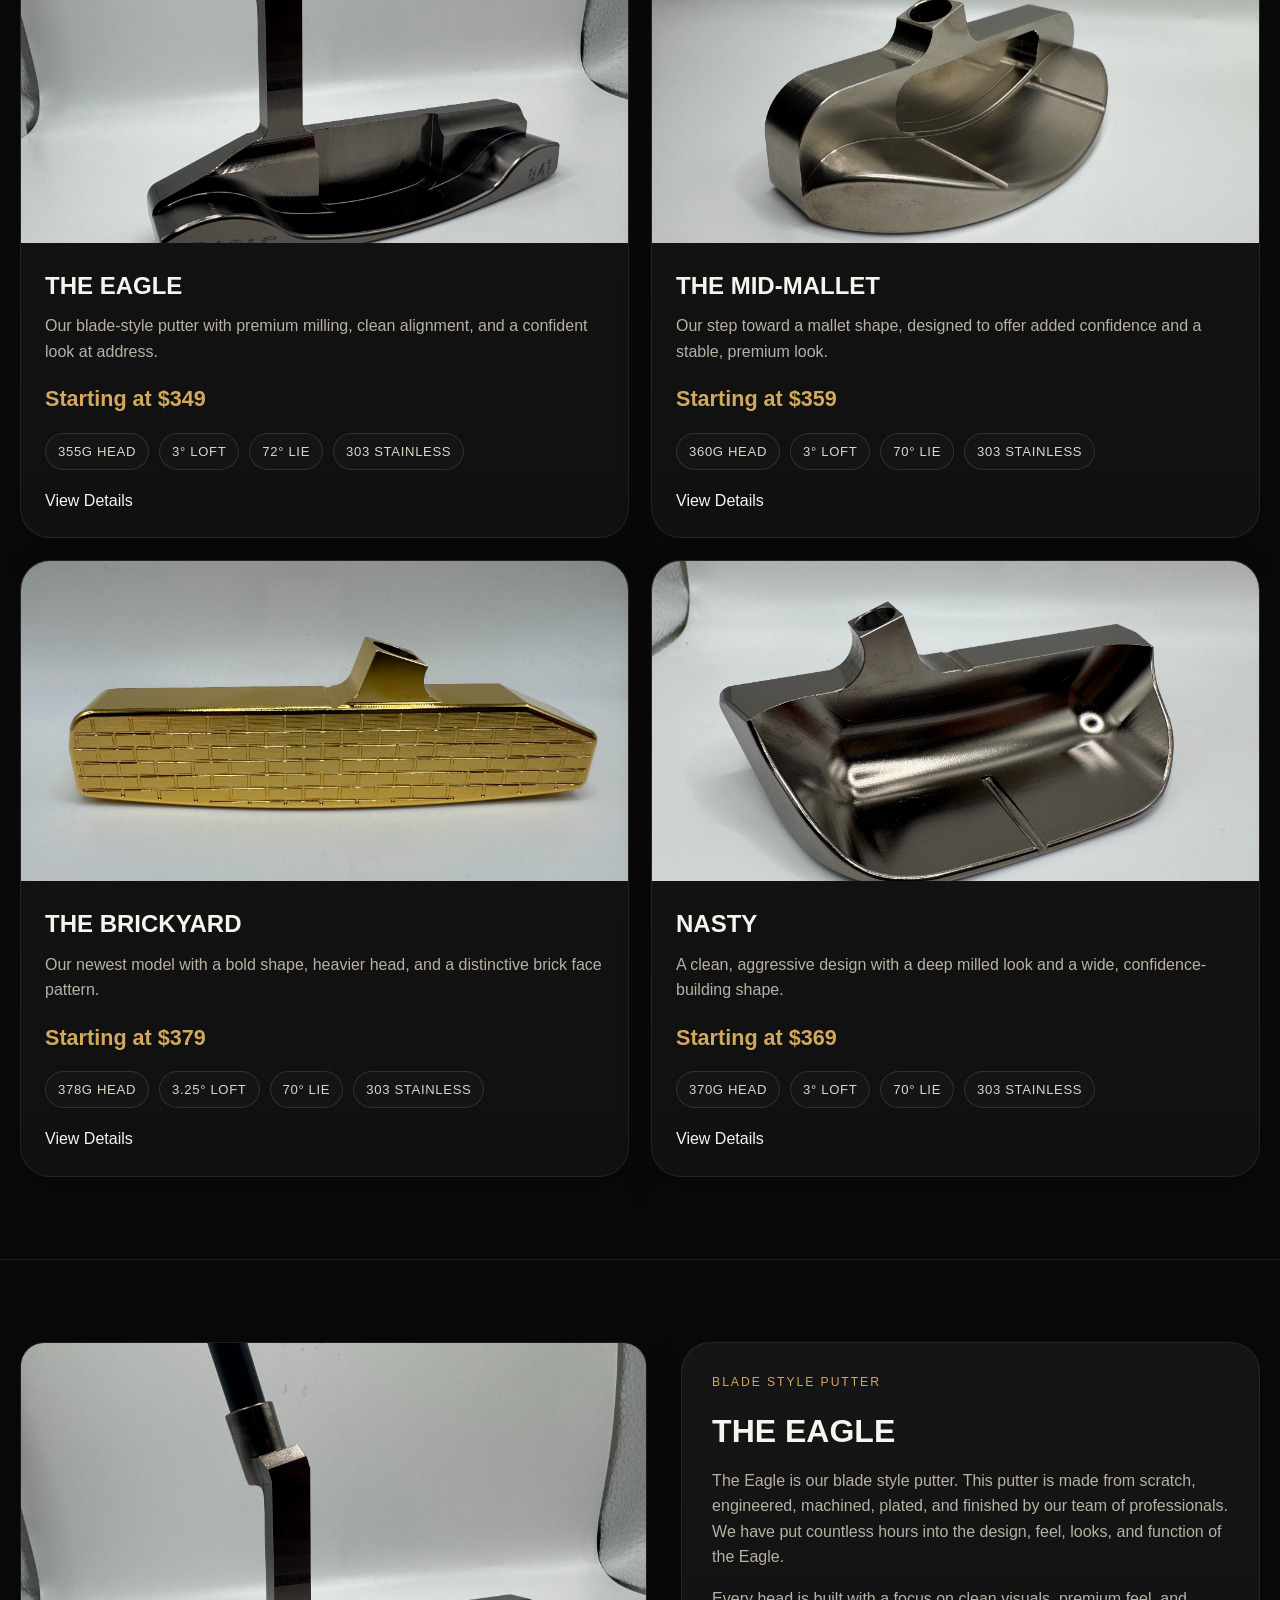
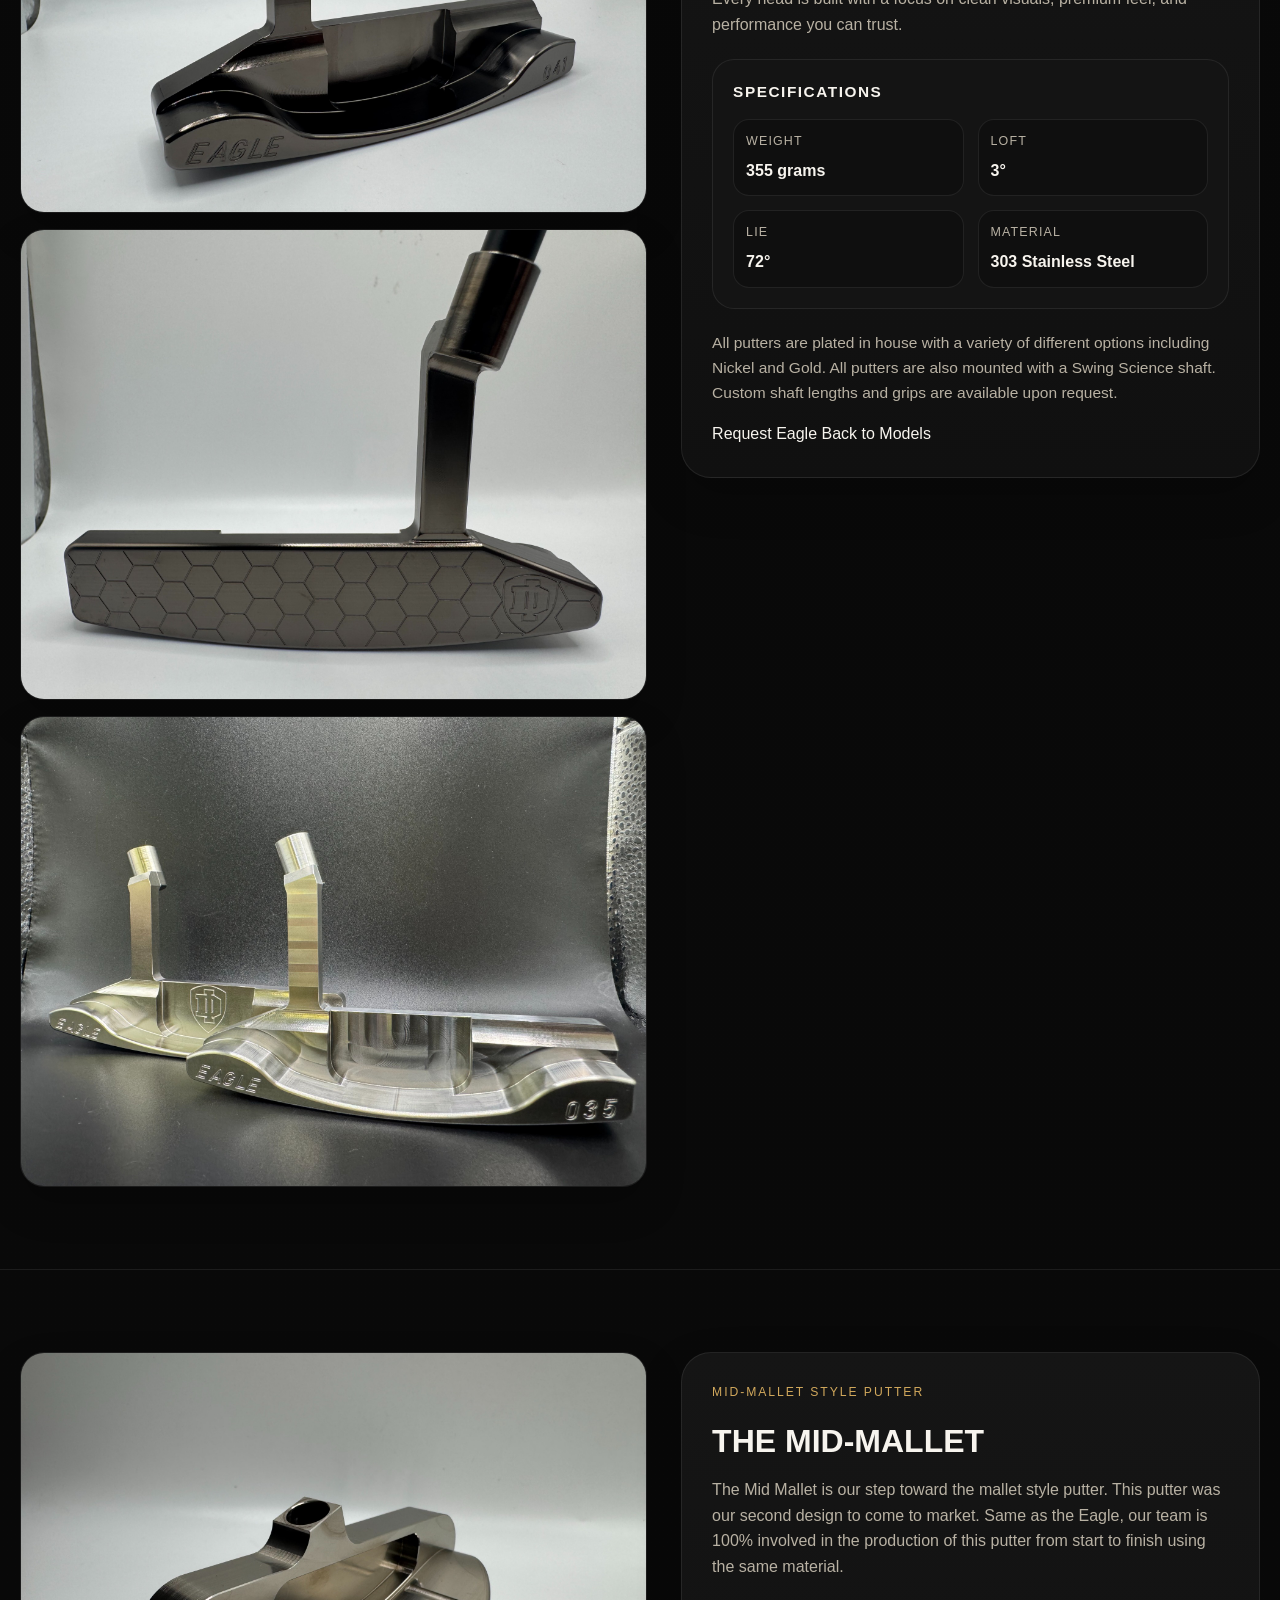
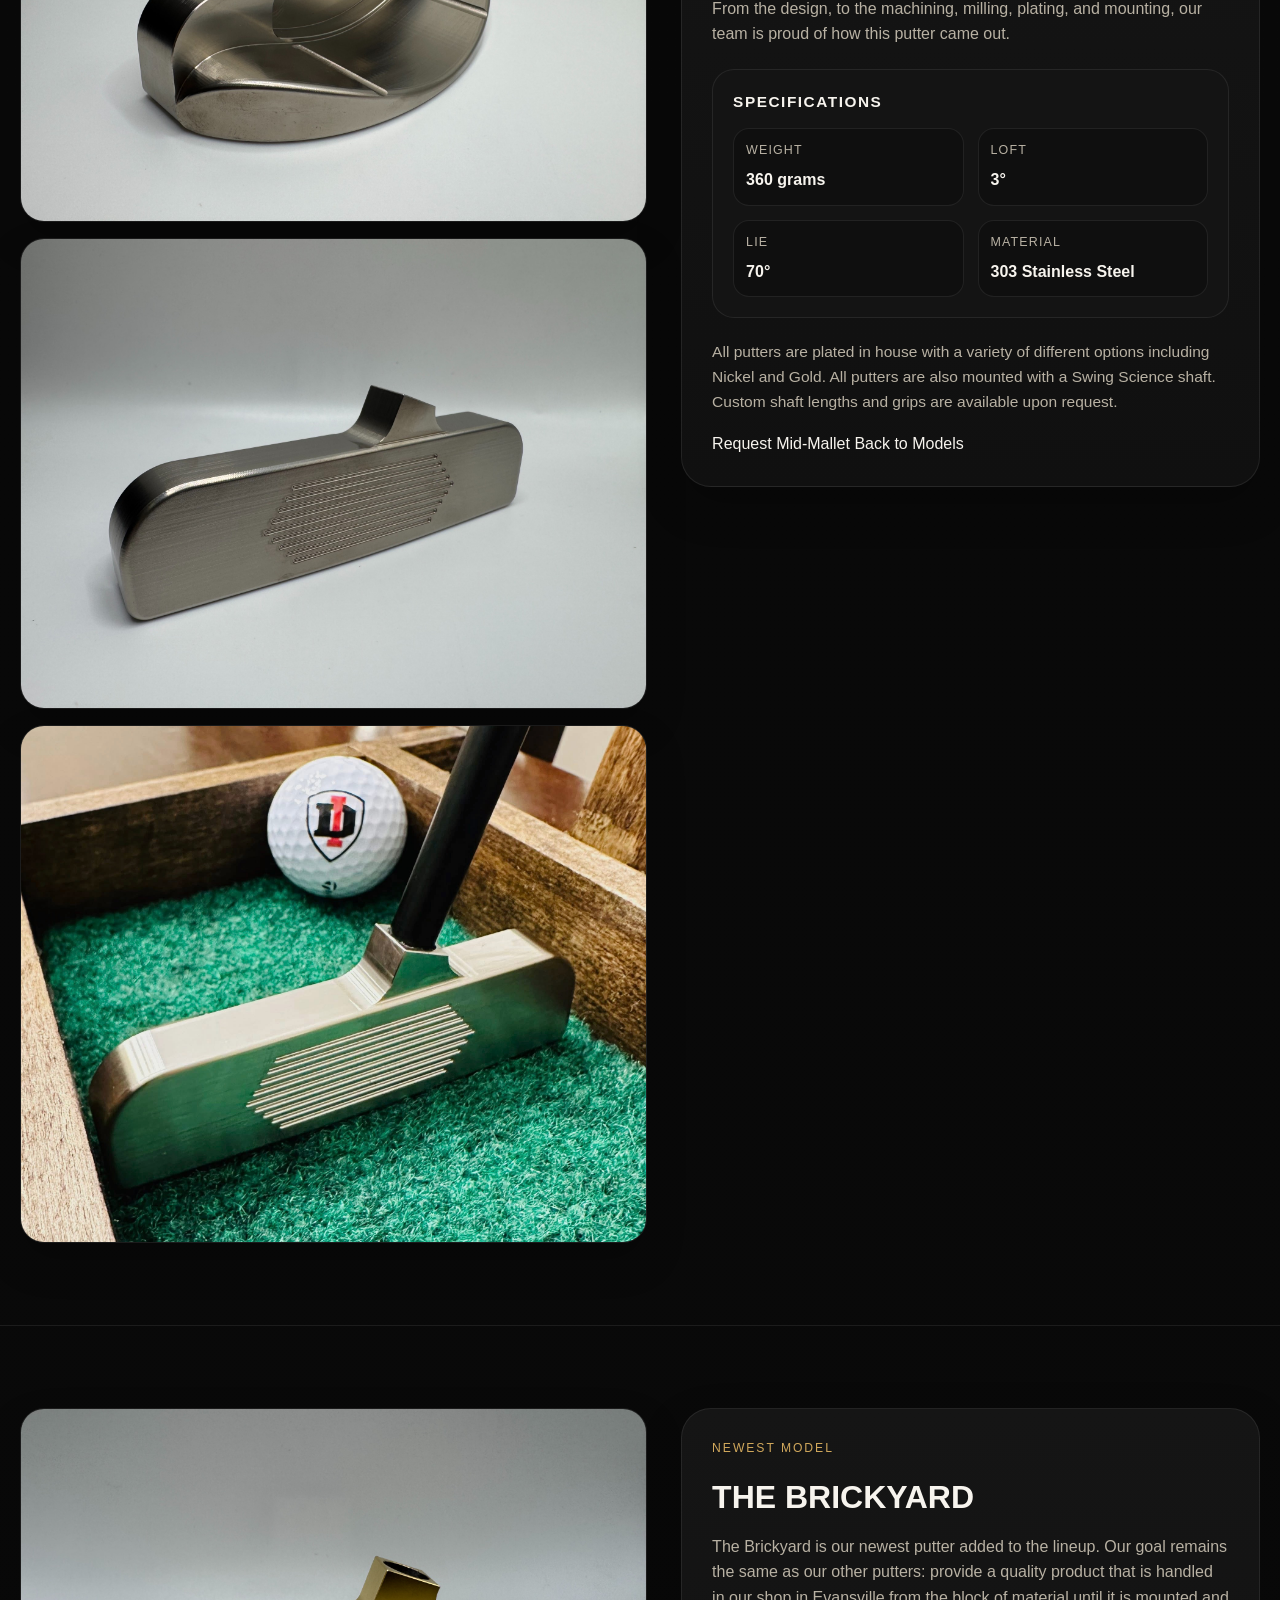
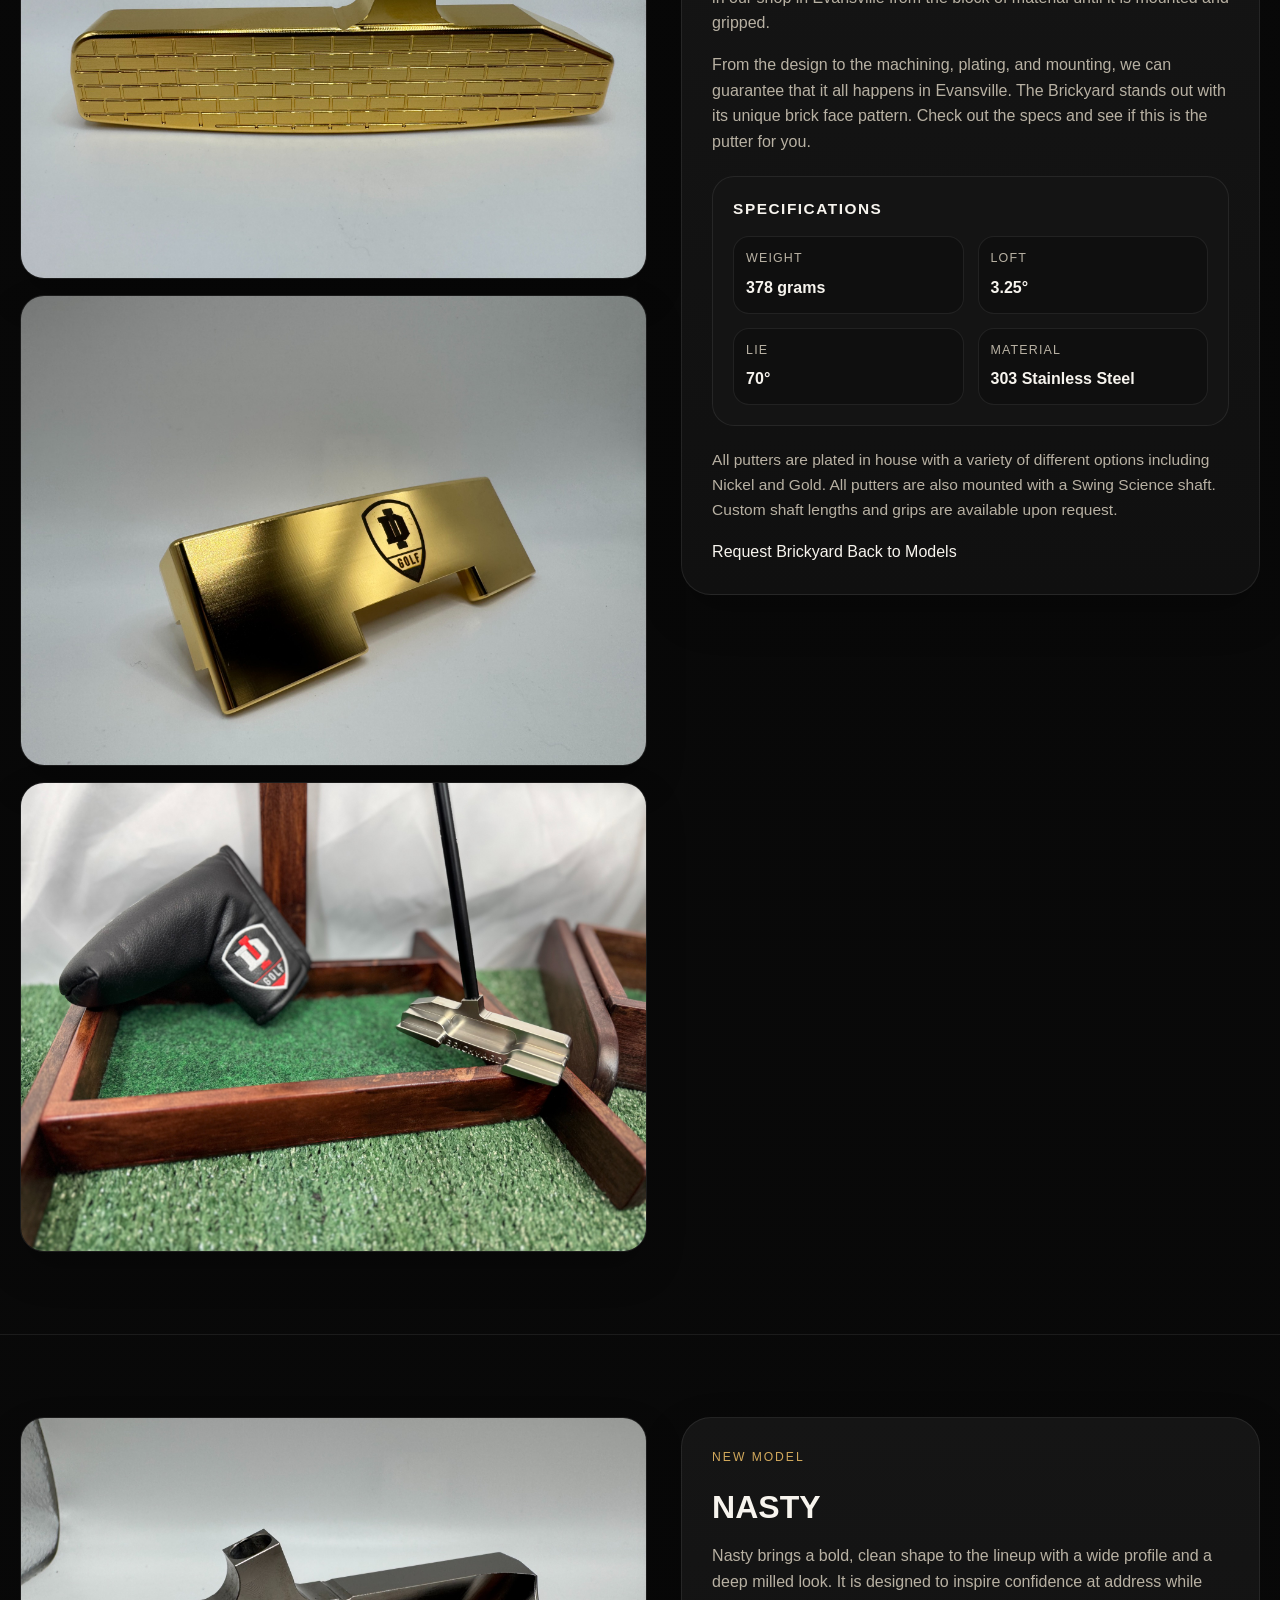
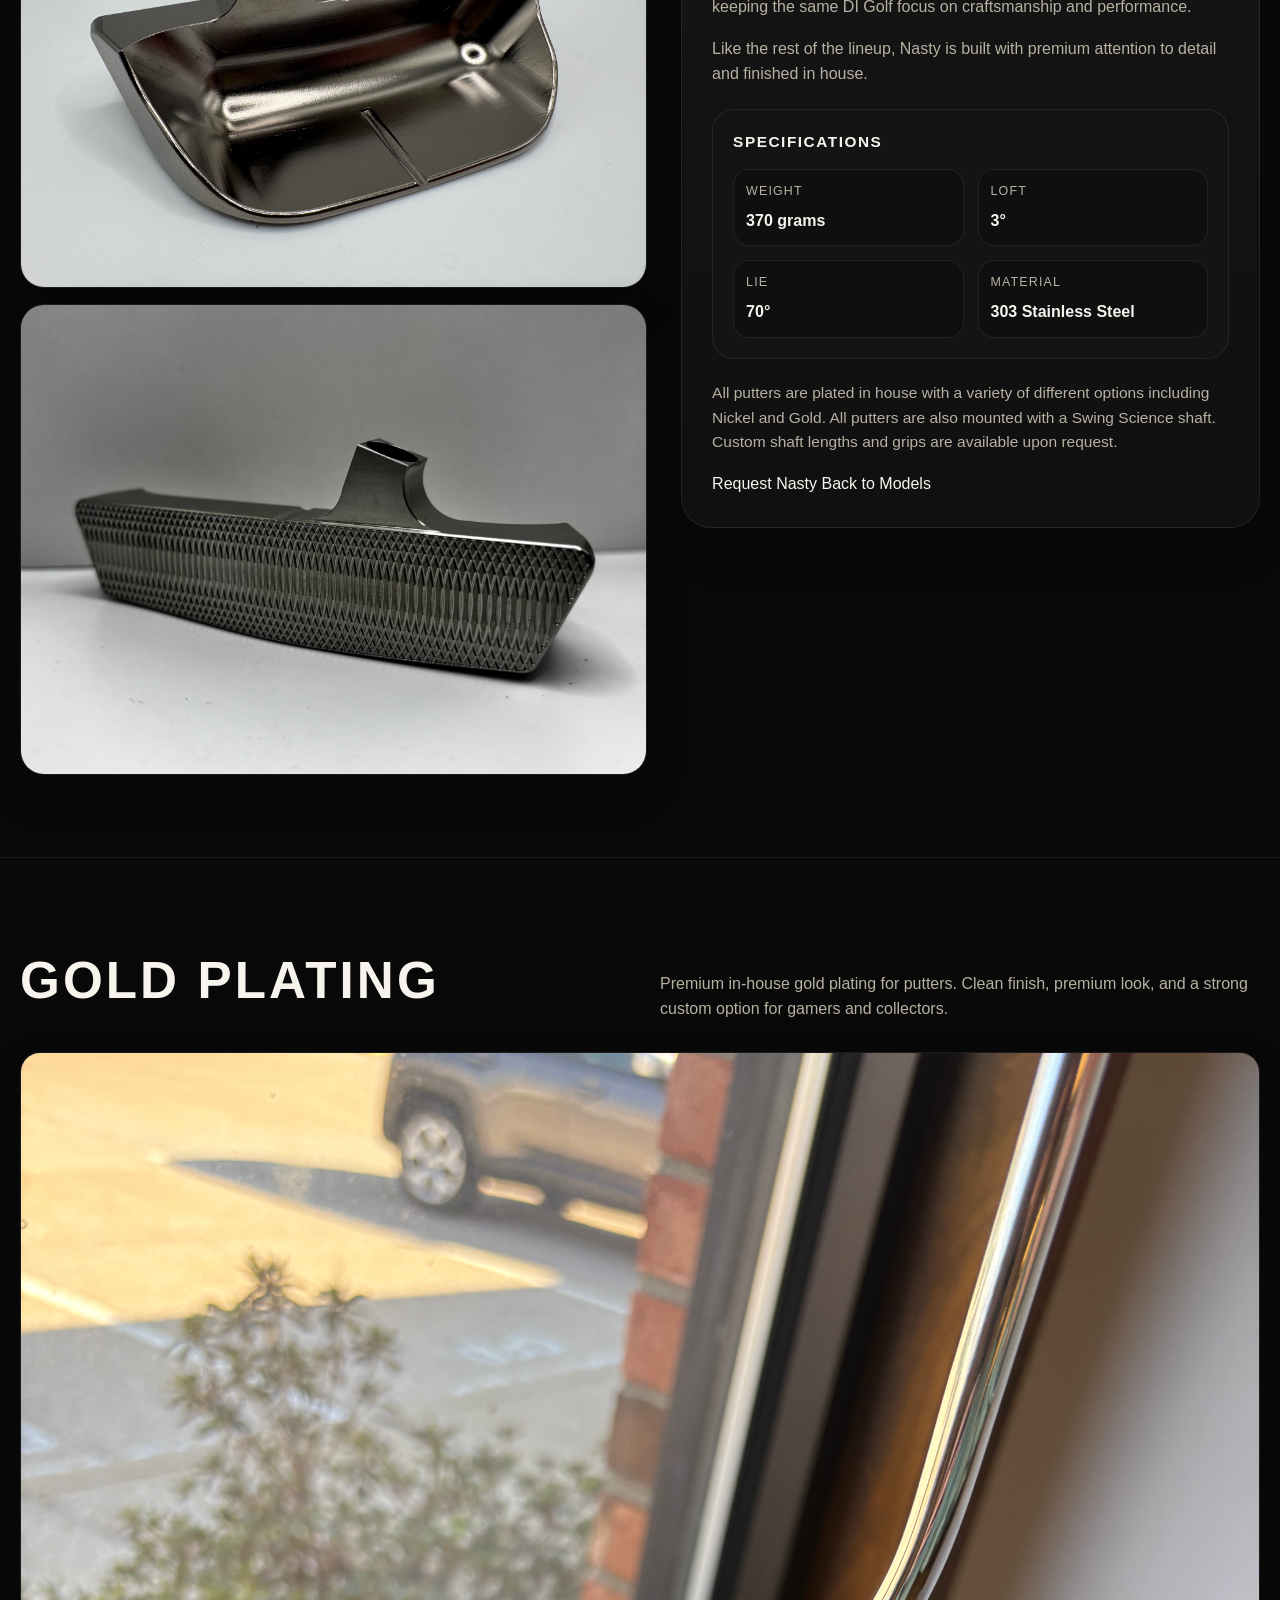
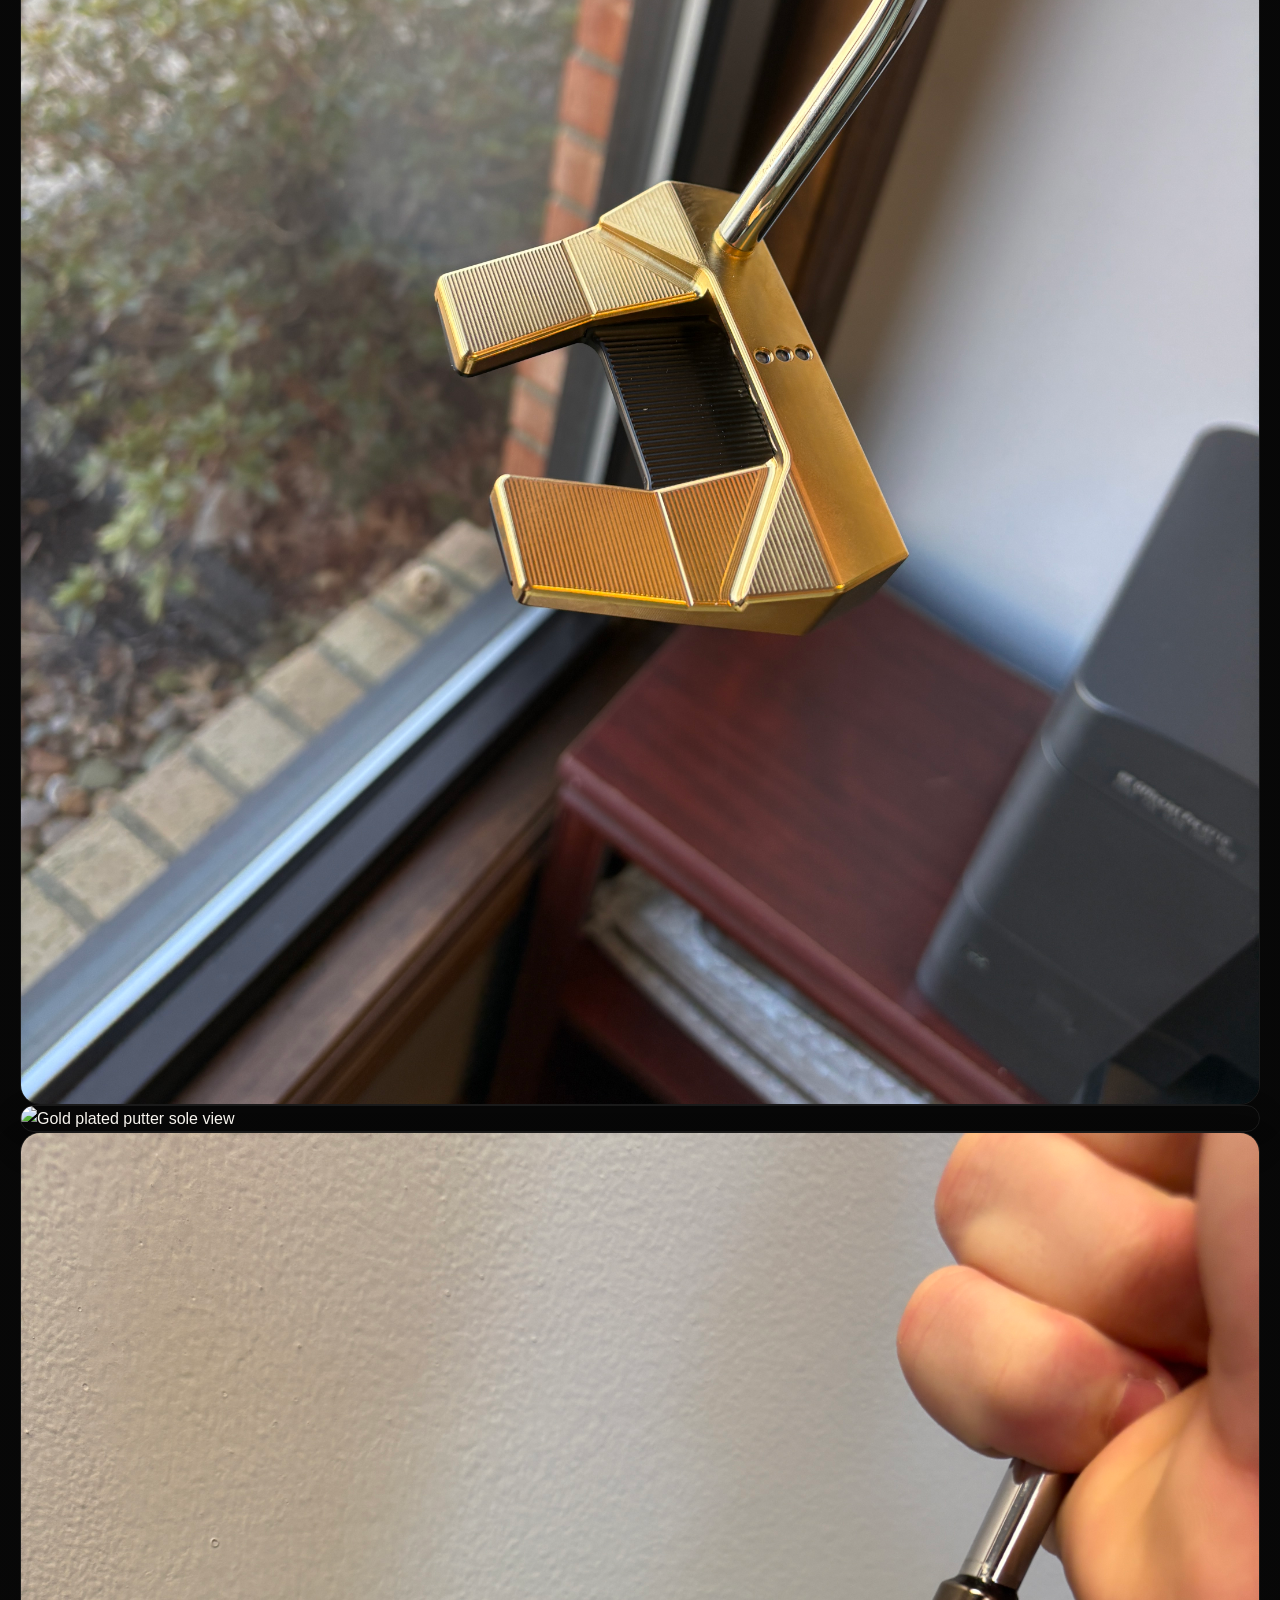
==== commit 1fa064a3: "Update index.html" ====
--- a/index.html
+++ b/index.html
@@ -90,8 +90,12 @@
     .nav-links a:hover { color: var(--text); }
 
     .hero {
+      height: 92vh;
+      min-height: 760px;
+      background: url('IMG_0293.JPG') center center / cover no-repeat;
       position: relative;
-      padding: 34px 0 72px;
+      display: flex;
+      align-items: center;
       border-bottom: 1px solid var(--line);
       overflow: hidden;
     }
@@ -100,98 +104,56 @@
       content: "";
       position: absolute;
       inset: 0;
-      background: radial-gradient(circle at 15% 20%, rgba(209,168,92,0.18), transparent 30%),
-                  radial-gradient(circle at 80% 10%, rgba(255,255,255,0.07), transparent 26%);
+      background: radial-gradient(circle at 18% 22%, rgba(209,168,92,0.16), transparent 28%),
+                  radial-gradient(circle at 80% 18%, rgba(255,255,255,0.05), transparent 24%);
       pointer-events: none;
     }
 
-    .hero-card {
+    .hero::after {
+      content: "DI GOLF";
+      position: absolute;
+      right: 40px;
+      bottom: 30px;
+      font-size: clamp(3rem, 8vw, 7rem);
+      font-weight: 800;
+      letter-spacing: 0.22em;
+      color: rgba(255,255,255,0.04);
+      pointer-events: none;
+      user-select: none;
+      white-space: nowrap;
+    }
+
+    .hero-overlay {
+      width: 100%;
+      height: 100%;
+      background: linear-gradient(90deg, rgba(0,0,0,0.84) 0%, rgba(0,0,0,0.48) 52%, rgba(0,0,0,0.18) 100%);
+      display: flex;
+      align-items: center;
       position: relative;
-      min-height: 78vh;
-      border-radius: 34px;
-      overflow: hidden;
-      border: 1px solid var(--line);
-      box-shadow: 0 28px 90px rgba(0,0,0,0.45);
-      background: #111;
-    }
-
-    .hero-card img {
-      width: 100%;
-      height: 78vh;
-      object-fit: cover;
-      filter: brightness(0.58);
-      transform: scale(1.02);
-    }
-
-    .hero-overlay {
-      position: absolute;
-      inset: 0;
-      background: linear-gradient(90deg, rgba(8,8,8,0.88) 0%, rgba(8,8,8,0.45) 52%, rgba(8,8,8,0.18) 100%);
-      display: flex;
-      align-items: flex-end;
+      z-index: 1;
     }
 
     .hero-content {
       max-width: 760px;
-      padding: 56px;
-    }
-
-    .eyebrow {
-      color: var(--accent);
-      text-transform: uppercase;
-      letter-spacing: 0.24em;
-      font-size: 0.76rem;
-      margin-bottom: 16px;
+      padding: 0 60px;
     }
 
     .hero h1 {
-      font-size: clamp(3rem, 7vw, 6rem);
+      font-size: clamp(3.4rem, 7vw, 6.3rem);
       line-height: 0.95;
       margin: 0 0 18px;
       text-transform: uppercase;
       letter-spacing: 0.03em;
-      max-width: 720px;
+      max-width: 760px;
+      text-shadow: 0 8px 30px rgba(0,0,0,0.32);
     }
 
     .hero p {
+      margin: 0 0 28px;
       color: #dfd7c8;
-      max-width: 640px;
-      font-size: 1.06rem;
-      margin: 0 0 28px;
-    }
-
-    .actions {
-      display: flex;
-      gap: 14px;
-      flex-wrap: wrap;
-    }
-
-    .btn {
-      display: inline-flex;
-      align-items: center;
-      justify-content: center;
-      padding: 14px 24px;
-      border-radius: 999px;
-      font-weight: 700;
-      letter-spacing: 0.07em;
-      text-transform: uppercase;
-      font-size: 0.84rem;
-      border: 1px solid rgba(209,168,92,0.8);
-      transition: transform 0.2s ease, background 0.2s ease, color 0.2s ease;
-    }
-
-    .btn.primary {
-      background: var(--accent);
-      color: #111;
-    }
-
-    .btn.secondary {
-      color: var(--text);
-      border-color: rgba(255,255,255,0.18);
-      background: rgba(255,255,255,0.03);
-    }
-
-    .btn:hover { transform: translateY(-2px); }
+      max-width: 620px;
+      font-size: 1.08rem;
+    }
 
     .hero-stats {
       display: grid;
@@ -483,6 +445,22 @@
         grid-template-columns: 1fr;
         display: grid;
       }
+
+      .detail-panel { position: static; }
+      .hero {
+        min-height: 640px;
+        height: auto;
+      }
+      .hero-overlay {
+        min-height: 640px;
+        align-items: flex-end;
+      }
+      .hero-content {
+        padding: 42px 28px;
+      }
+      .hero-stats { grid-template-columns: 1fr; }
+      .hero::after { right: 18px; bottom: 18px; }
+    }
 
       .detail-panel { position: static; }
       .hero-card, .hero-card img { min-height: auto; height: auto; }
@@ -555,30 +533,25 @@
   <main id="top">
     
     <section class="hero">
-      <div class="container">
-        <div class="hero-card">
-          <img src="IMG_3430.jpeg" alt="DI Golf premium milled putters" />
-          <div class="hero-overlay">
-            <div class="hero-content">
-              <div class="eyebrow">Made In Evansville • Precision Milled Putters</div>
-              <h1>Premium Putters. Boutique Craftsmanship.</h1>
-              <p>
-                DI Golf builds premium putters, custom ball markers, and restoration work with true in-house craftsmanship. From raw material to plating and final build, every detail is handled with purpose in Evansville.
-              </p>
-              <div class="actions">
-                <a class="btn primary" href="#models">View Lineup</a>
-                <a class="btn secondary" href="#contact">Start Custom Build</a>
-              </div>
-              <div class="hero-stats">
-                <div class="hero-stat"><span>Built In</span><strong>Evansville, Indiana</strong></div>
-                <div class="hero-stat"><span>Material</span><strong>303 Stainless Steel</strong></div>
-                <div class="hero-stat"><span>Custom Options</span><strong>Finish, Grip, Length</strong></div>
-              </div>
-            </div>
-          </div>
-        </div>
-      </div>
-    </section>
+  <div class="hero-overlay">
+    <div class="hero-content">
+      <div class="eyebrow">Built In Evansville • Precision Milled Putters</div>
+      <h1>PREMIUM PUTTERS.<br>BOUTIQUE CRAFTSMANSHIP.</h1>
+      <p>Built in Evansville. Precision milled. Custom finishes, restoration, and gold plating available.</p>
+
+      <div class="actions">
+        <a class="btn primary" href="#models">VIEW LINEUP</a>
+        <a class="btn secondary" href="#contact">START CUSTOM BUILD</a>
+      </div>
+
+      <div class="hero-stats">
+        <div class="hero-stat"><span>Built In</span><strong>Evansville, Indiana</strong></div>
+        <div class="hero-stat"><span>Material</span><strong>303 Stainless Steel</strong></div>
+        <div class="hero-stat"><span>Custom Options</span><strong>Finish, Grip, Length</strong></div>
+      </div>
+    </div>
+  </div>
+</section>
 
     <section id="restoration" class="section">
       <div class="container">
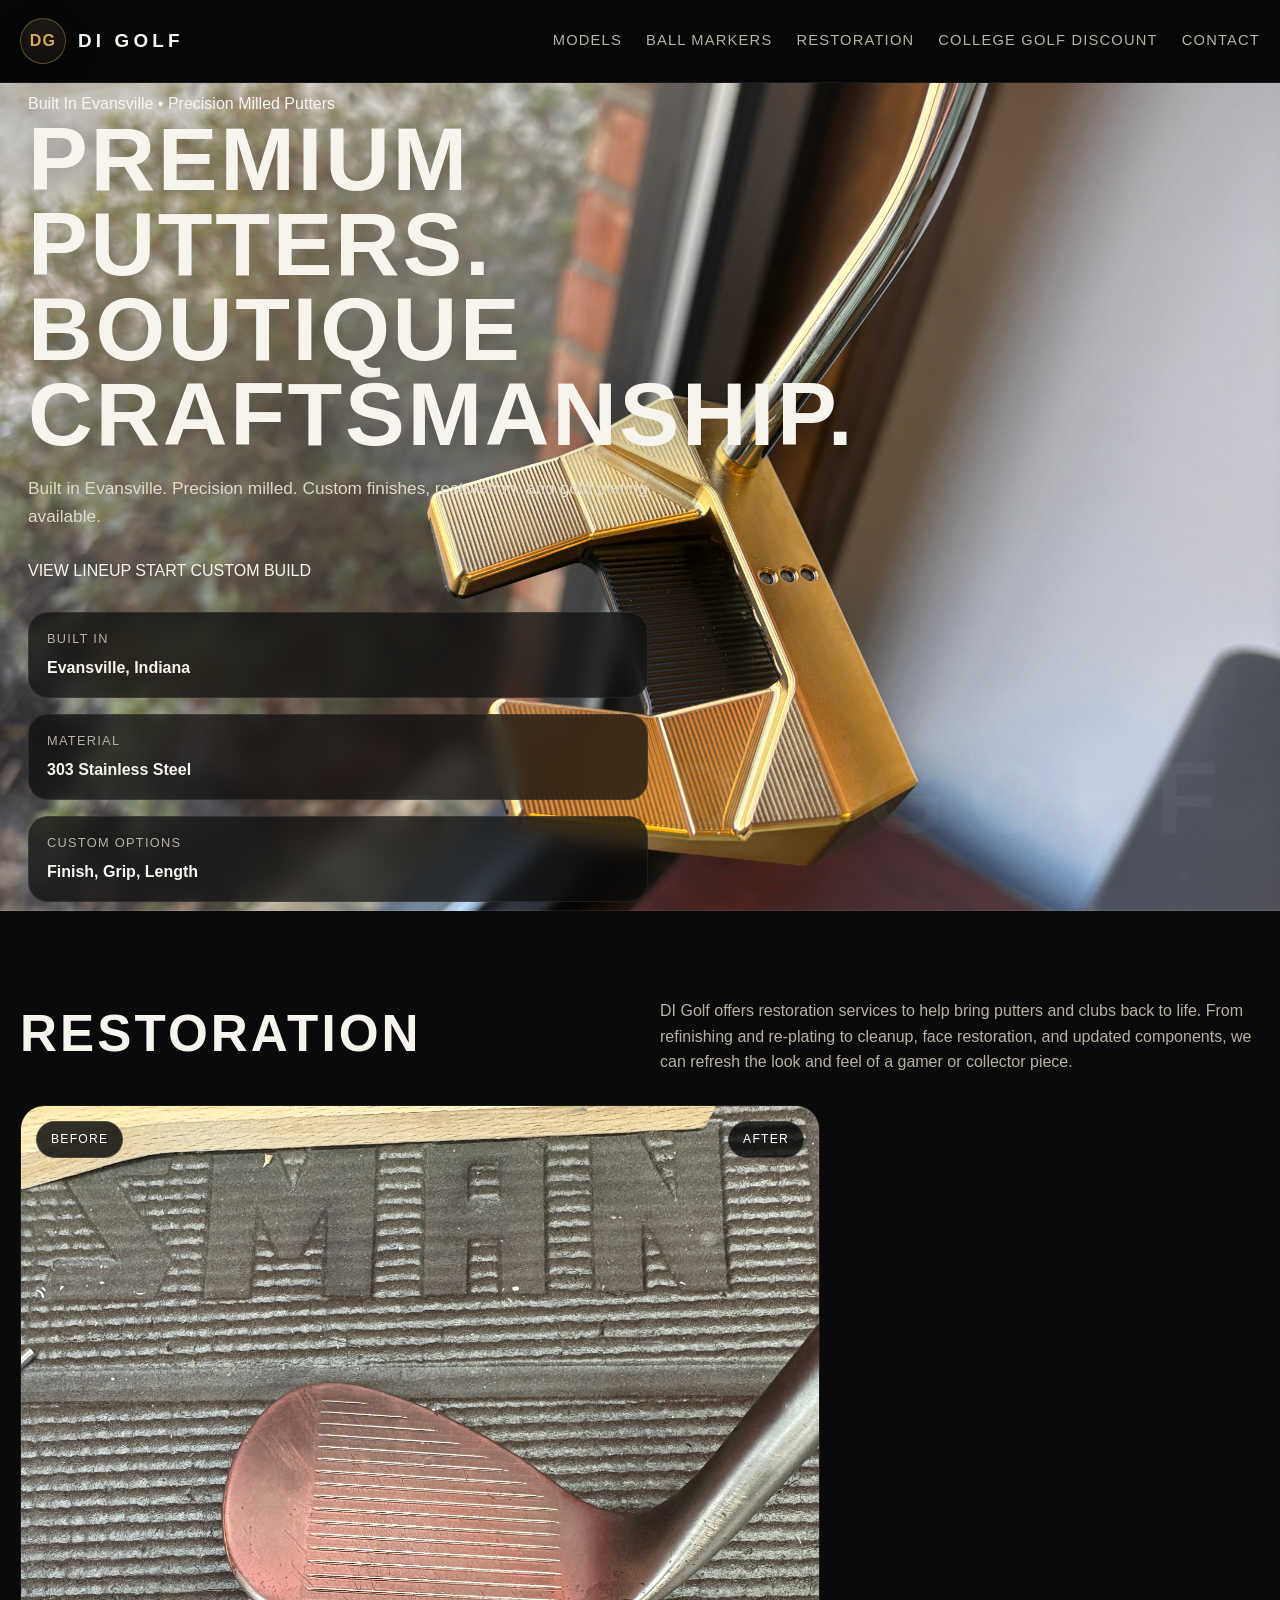
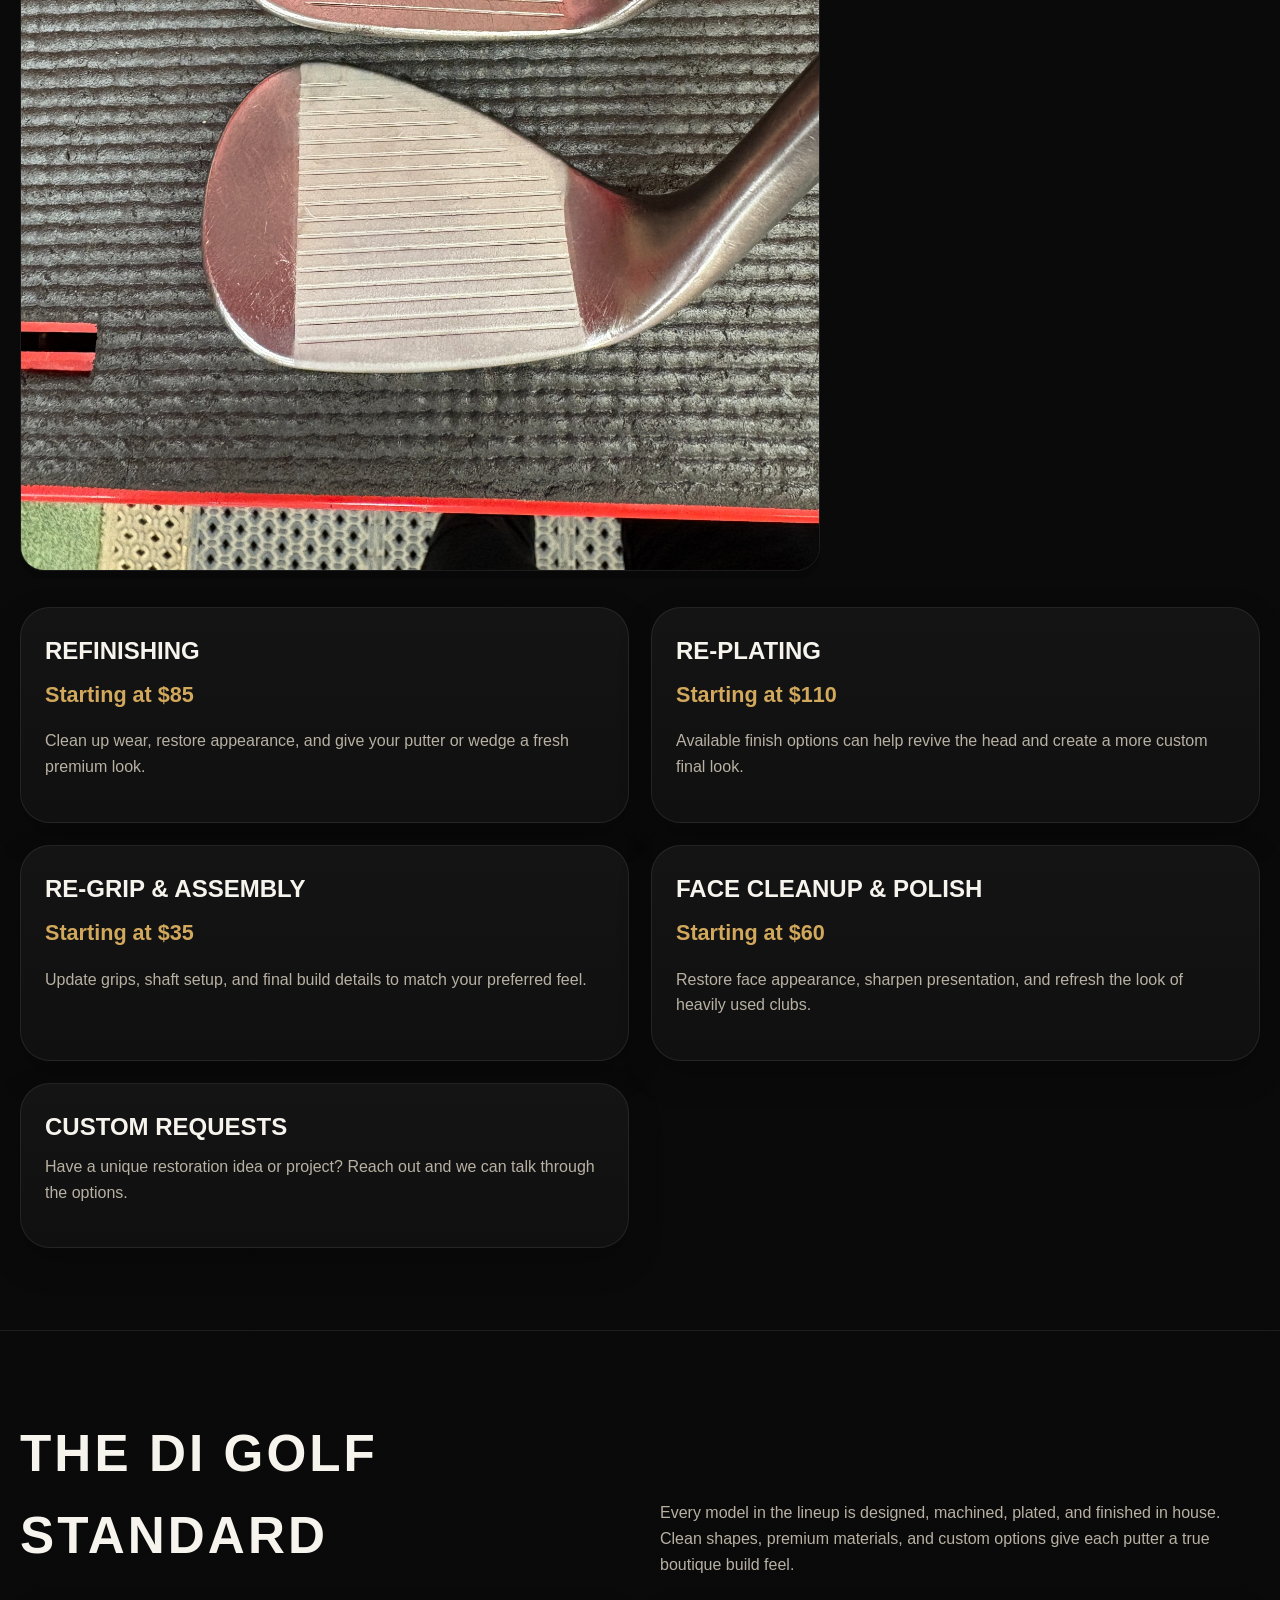
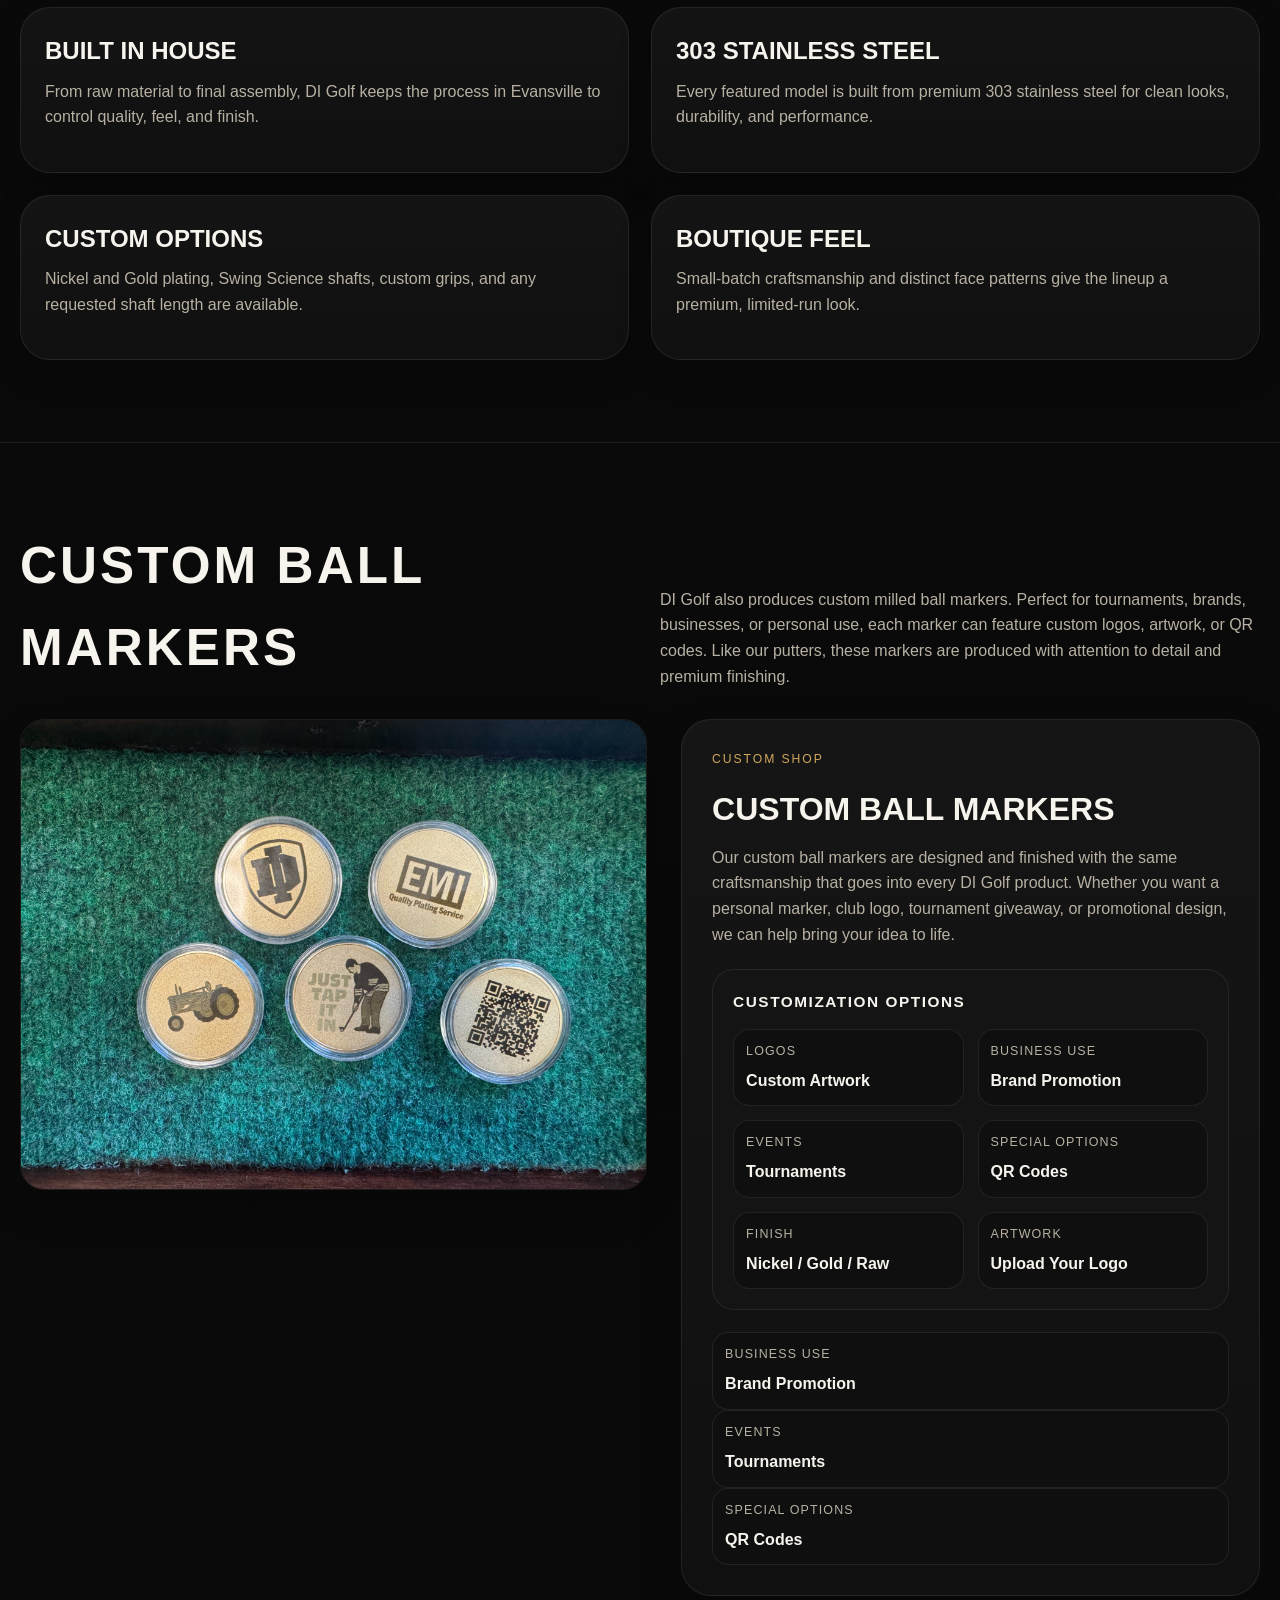
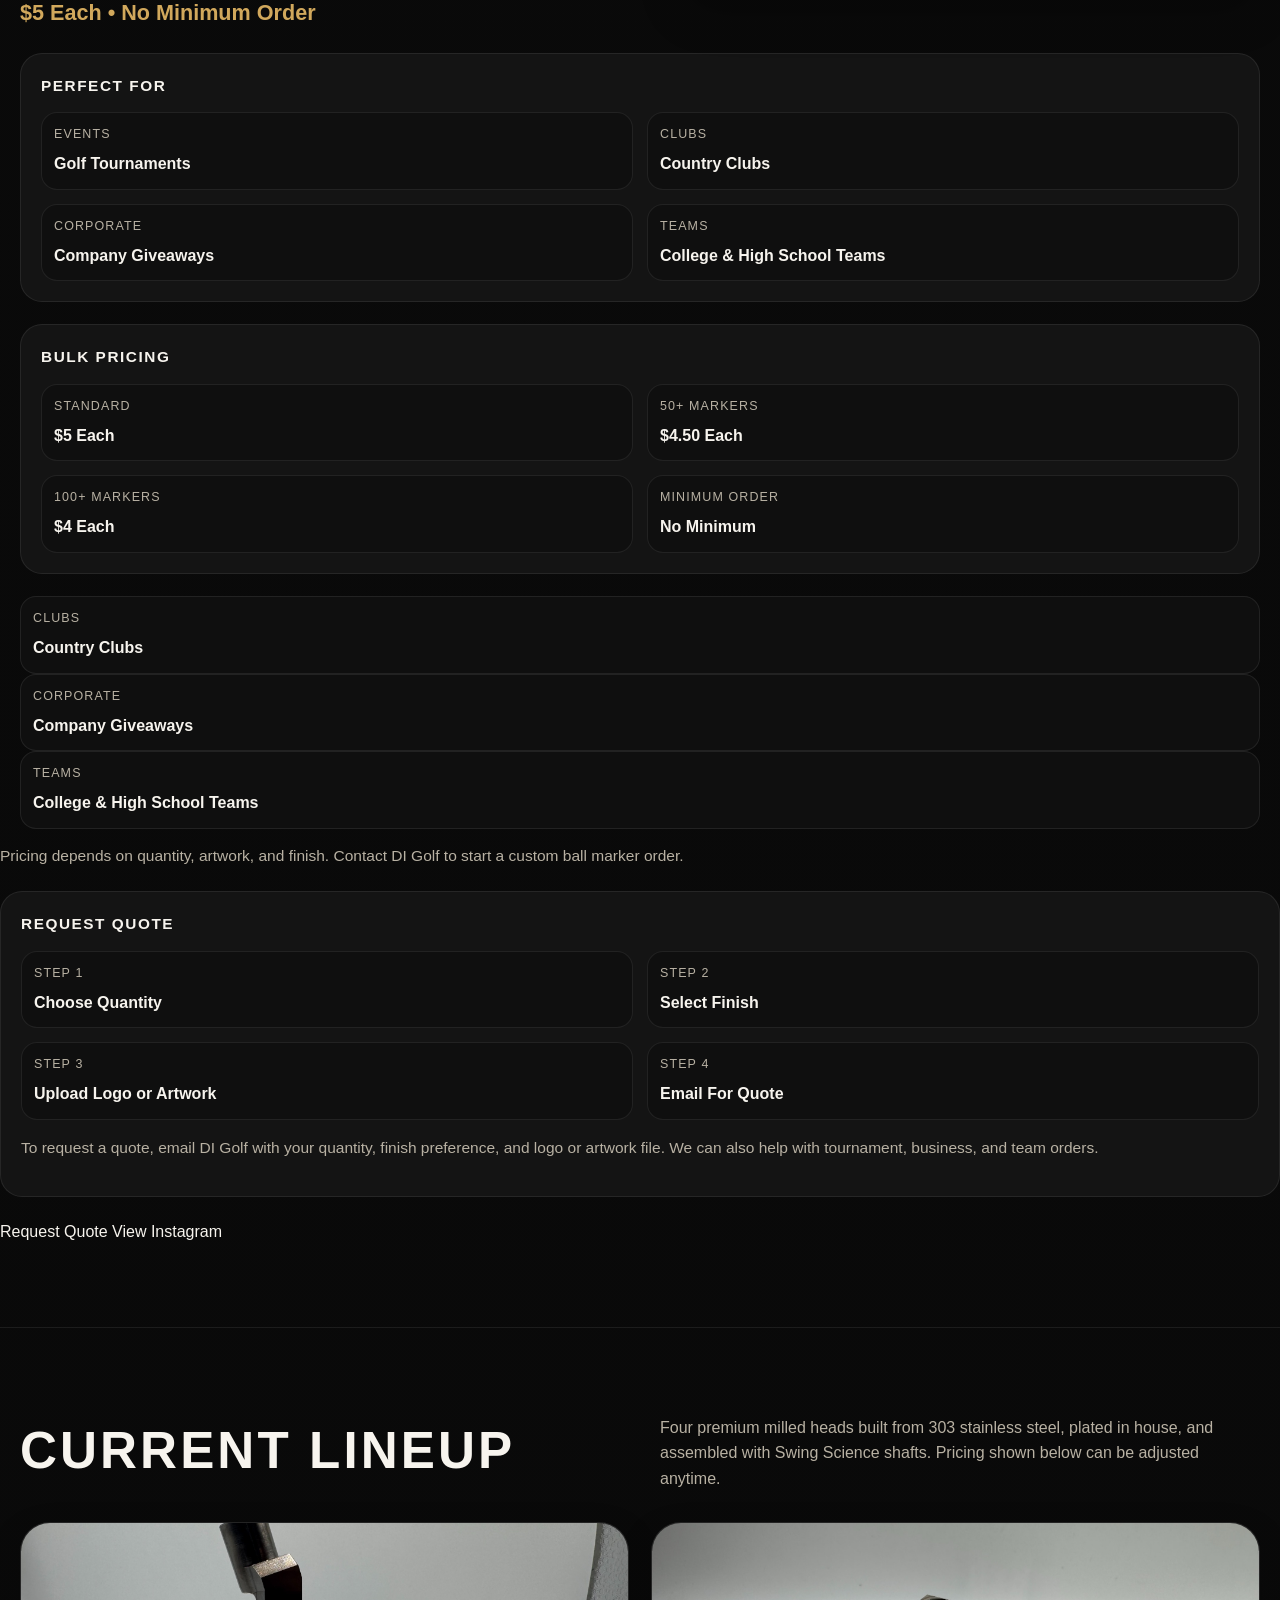
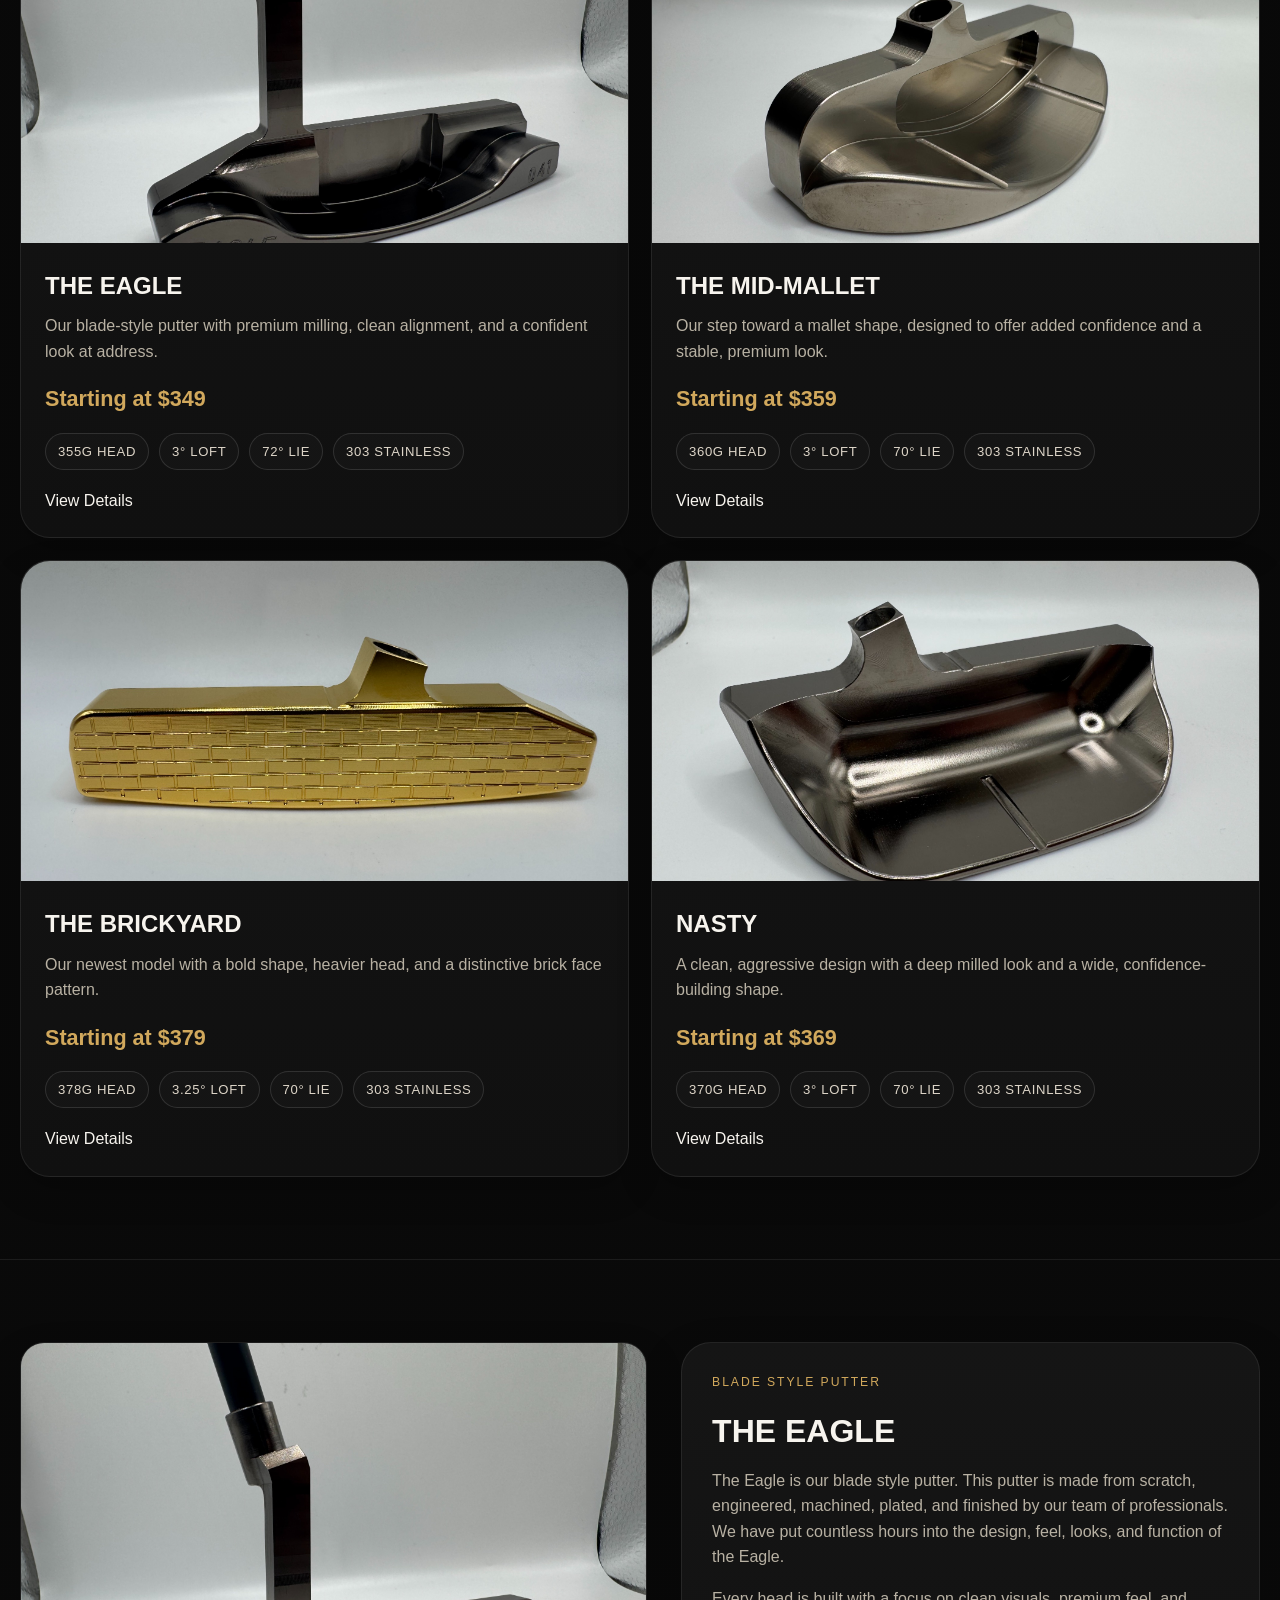
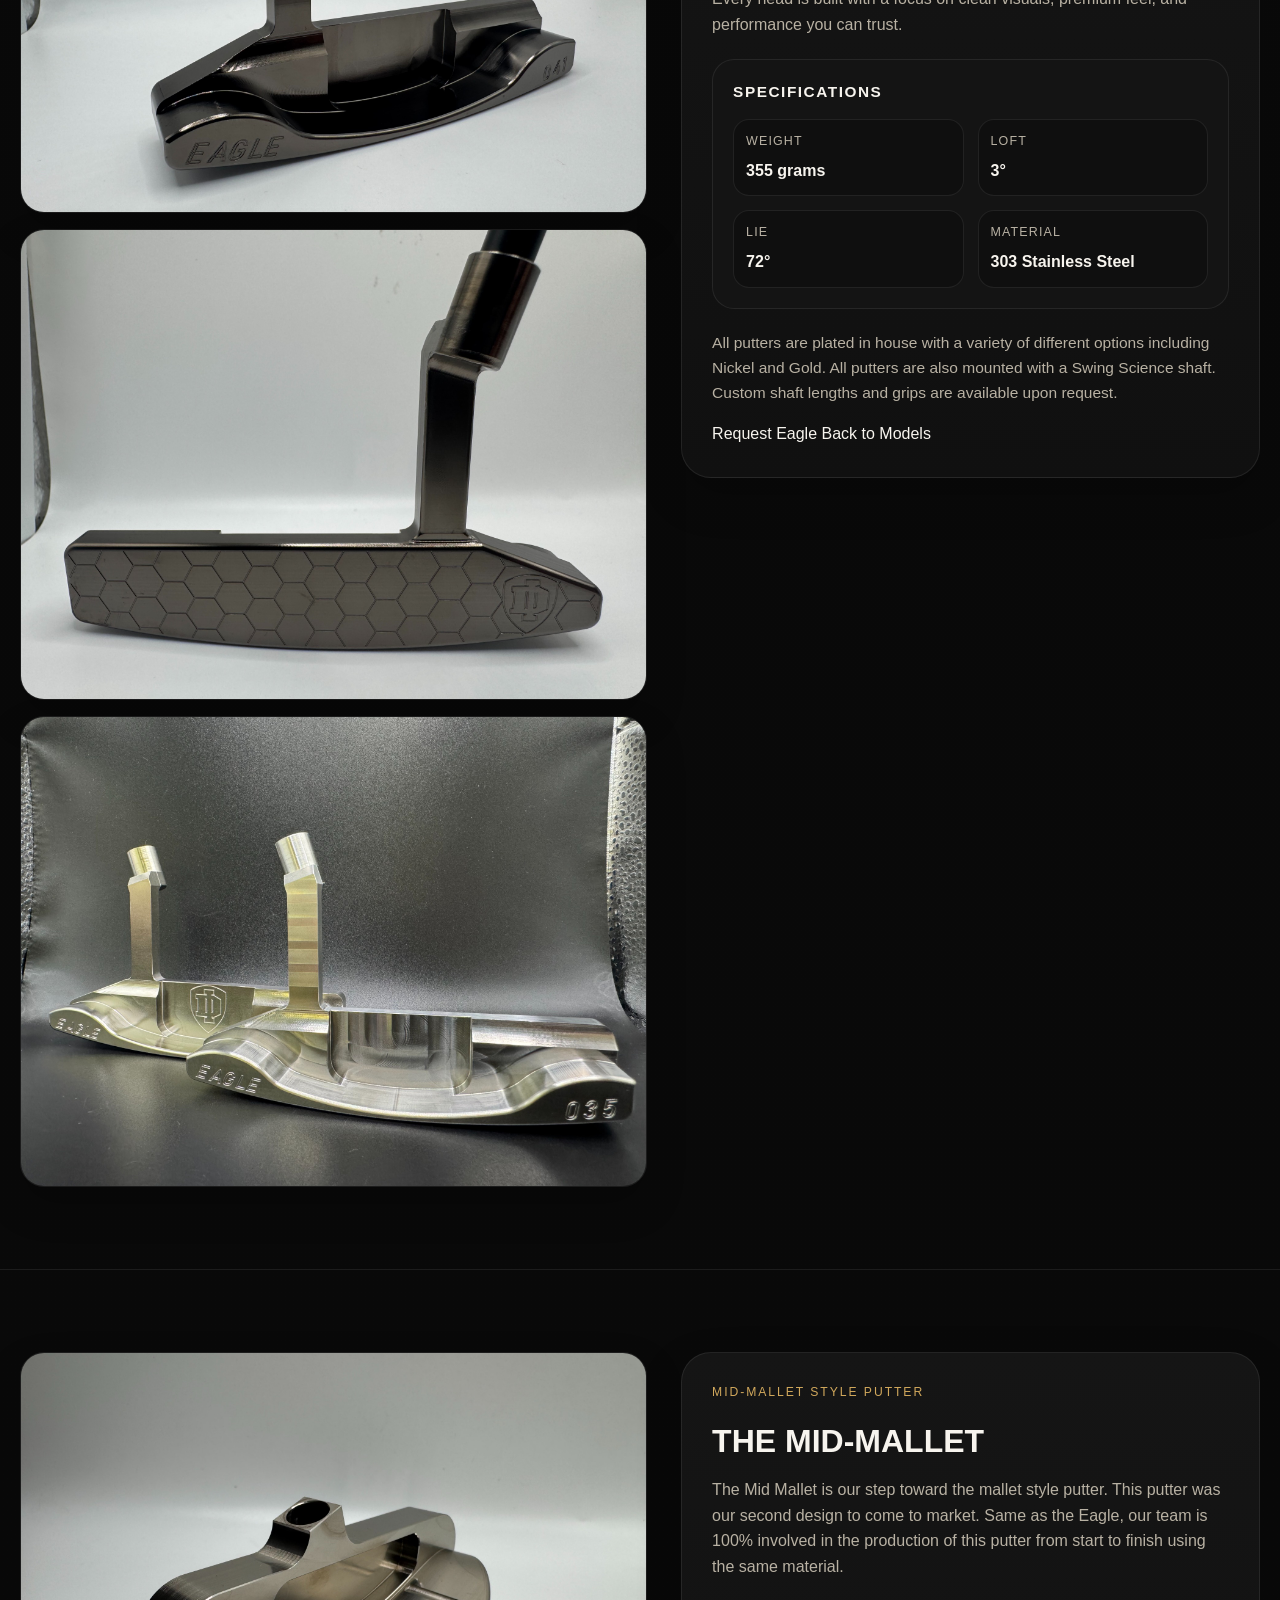
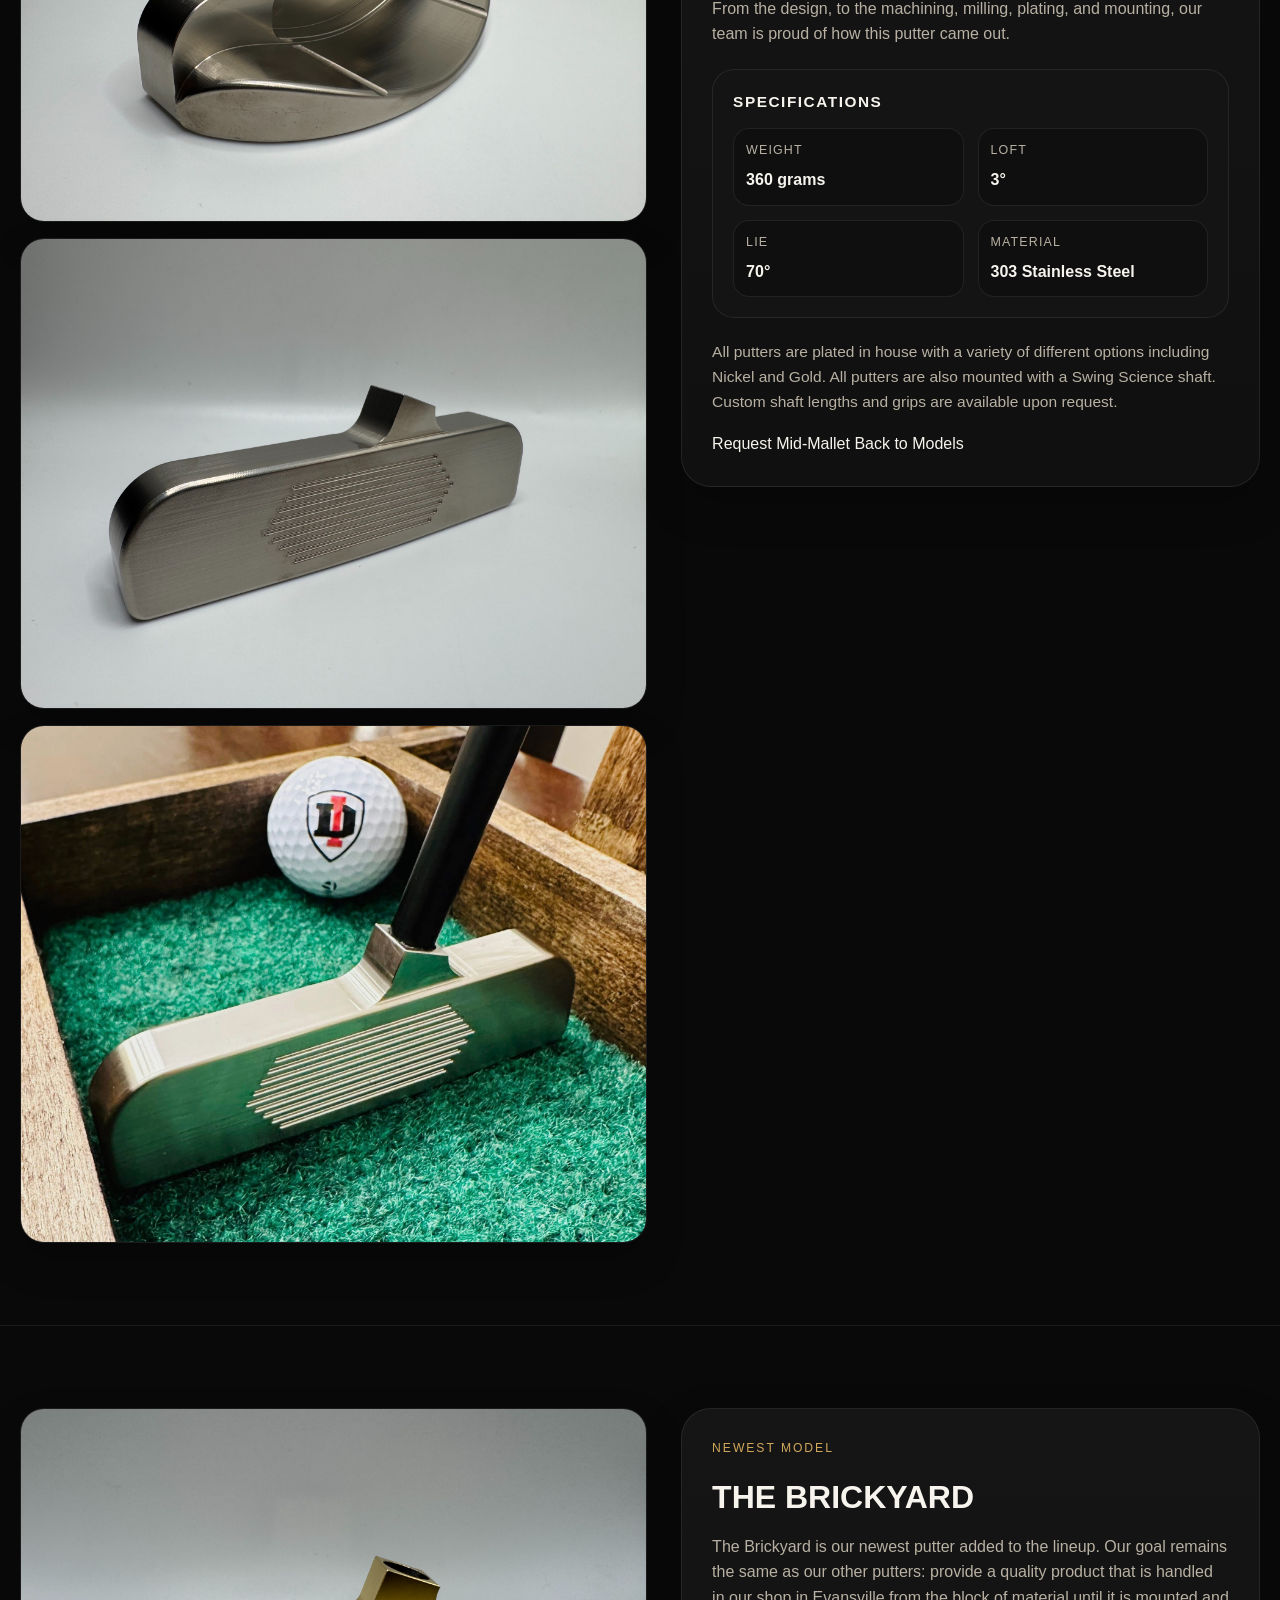
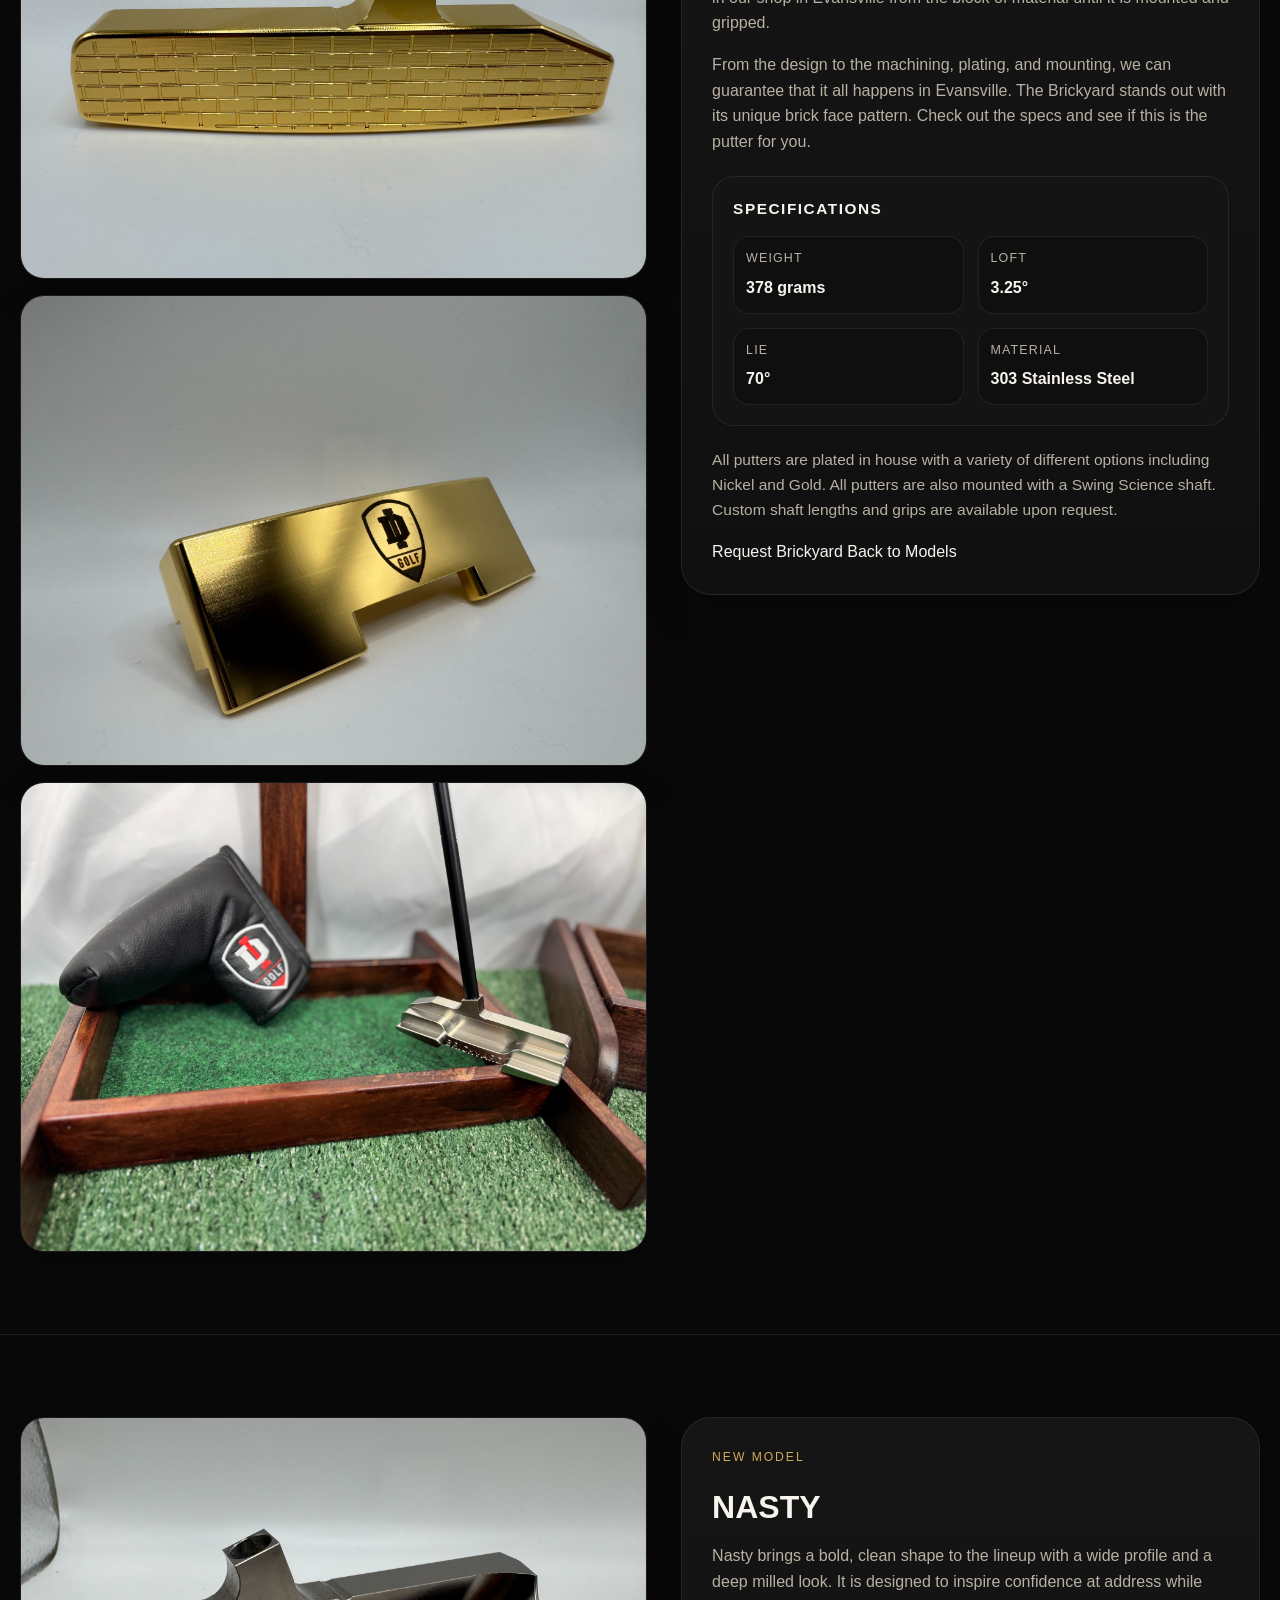
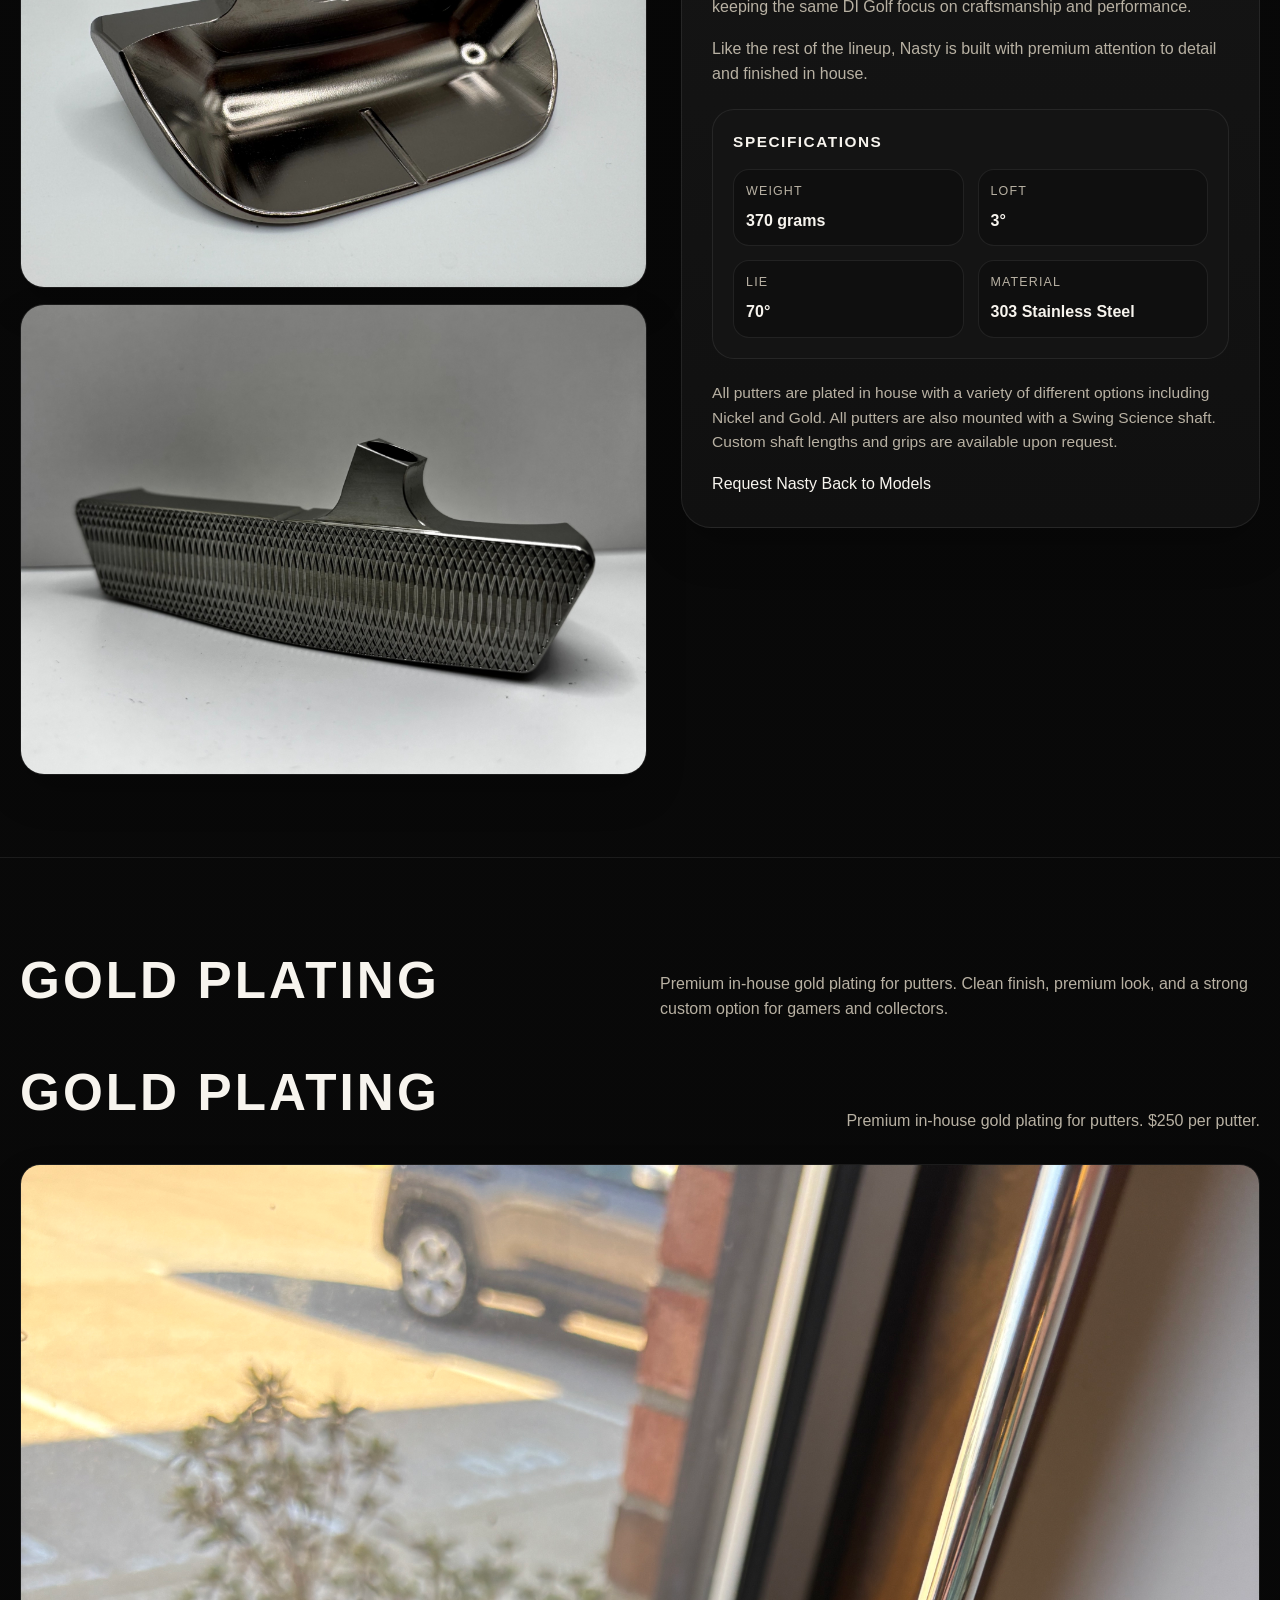
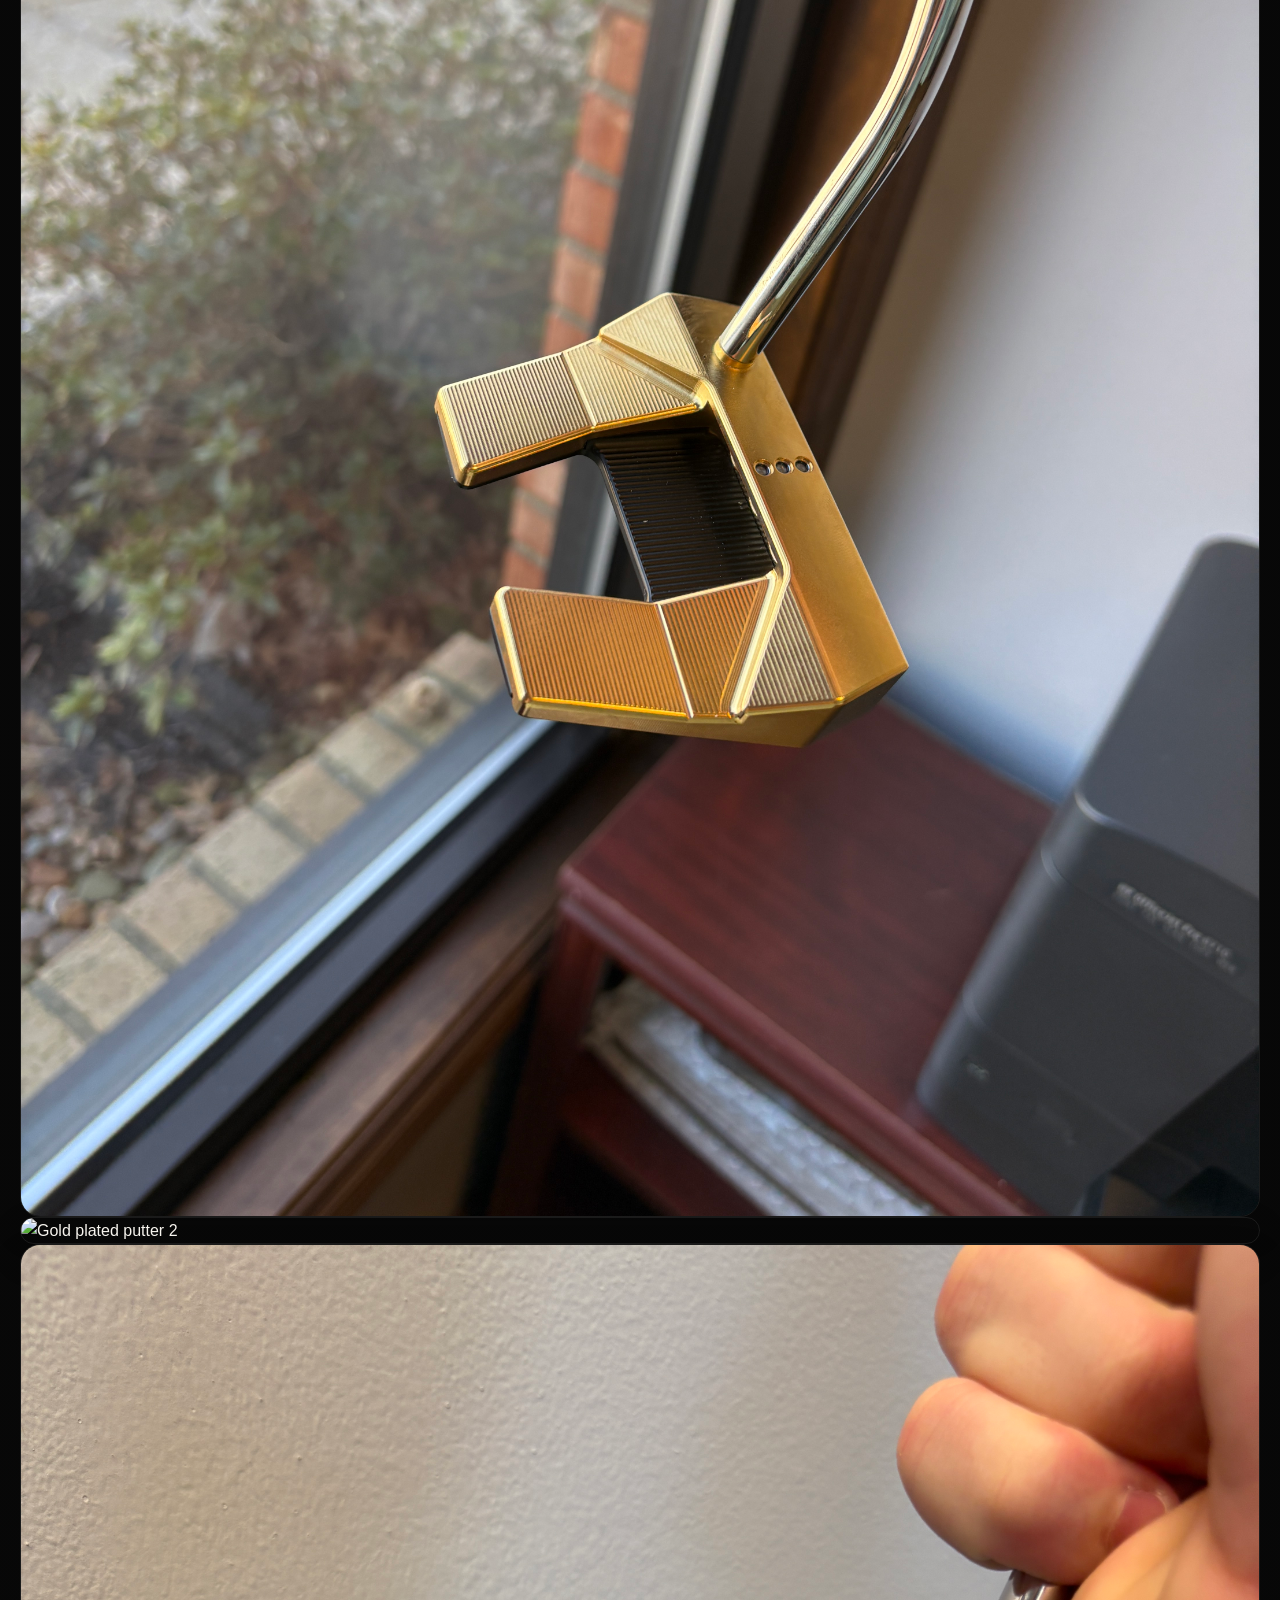
==== commit b6cc823c: "Update index.html" ====
--- a/index.html
+++ b/index.html
@@ -970,16 +970,27 @@
           <p>Premium in-house gold plating for putters. Clean finish, premium look, and a strong custom option for gamers and collectors.</p>
         </div>
 
-        <div class="gold-gallery">
-          <img src="IMG_0293.JPG" alt="Gold plated putter angle view" />
-          <img src="IMG_0295.JPG" alt="Gold plated putter sole view" />
-          <img src="IMG_0296.JPG" alt="Scotty Cameron putter face view" />
-          <img src="IMG_0297.JPG" alt="Scotty Cameron putter back cavity view" />
-          <img src="IMG_0298.JPG" alt="Scotty Cameron Newport 2 rear view" />
-          <img src="IMG_0299.JPG" alt="Gold plated Scotty Cameron face view" />
-          <img src="IMG_0300.JPG" alt="Scotty Cameron Squareback rear view" />
-          <img src="IMG_0301.JPG" alt="Gold plated Scotty Cameron side profile" />
-        </div>
+        <div class="section-title">
+      <h2>Gold Plating</h2>
+      <p>Premium in-house gold plating for putters. $250 per putter.</p>
+    </div>
+
+    <div class="gold-gallery">
+      <img src="IMG_0293.JPG" alt="Gold plated putter 1" onclick="openLightbox(this.src)">
+      <img src="IMG_0295.JPG" alt="Gold plated putter 2" onclick="openLightbox(this.src)">
+      <img src="IMG_0296.JPG" alt="Gold plated putter 3" onclick="openLightbox(this.src)">
+      <img src="IMG_0297.JPG" alt="Gold plated putter 4" onclick="openLightbox(this.src)">
+      <img src="IMG_0298.JPG" alt="Gold plated putter 5" onclick="openLightbox(this.src)">
+      <img src="IMG_0299.JPG" alt="Gold plated putter 6" onclick="openLightbox(this.src)">
+      <img src="IMG_0300.JPG" alt="Gold plated putter 7" onclick="openLightbox(this.src)">
+      <img src="IMG_0301.JPG" alt="Gold plated putter 8" onclick="openLightbox(this.src)">
+    </div>
+  </div>
+</section>
+
+<div id="lightbox" class="lightbox" onclick="closeLightbox()">
+  <img id="lightbox-img" src="" alt="Expanded gold plated putter">
+</div>
 
         <div class="gold-plating-box">
           <h3>Gold Plating Service – $250</h3>
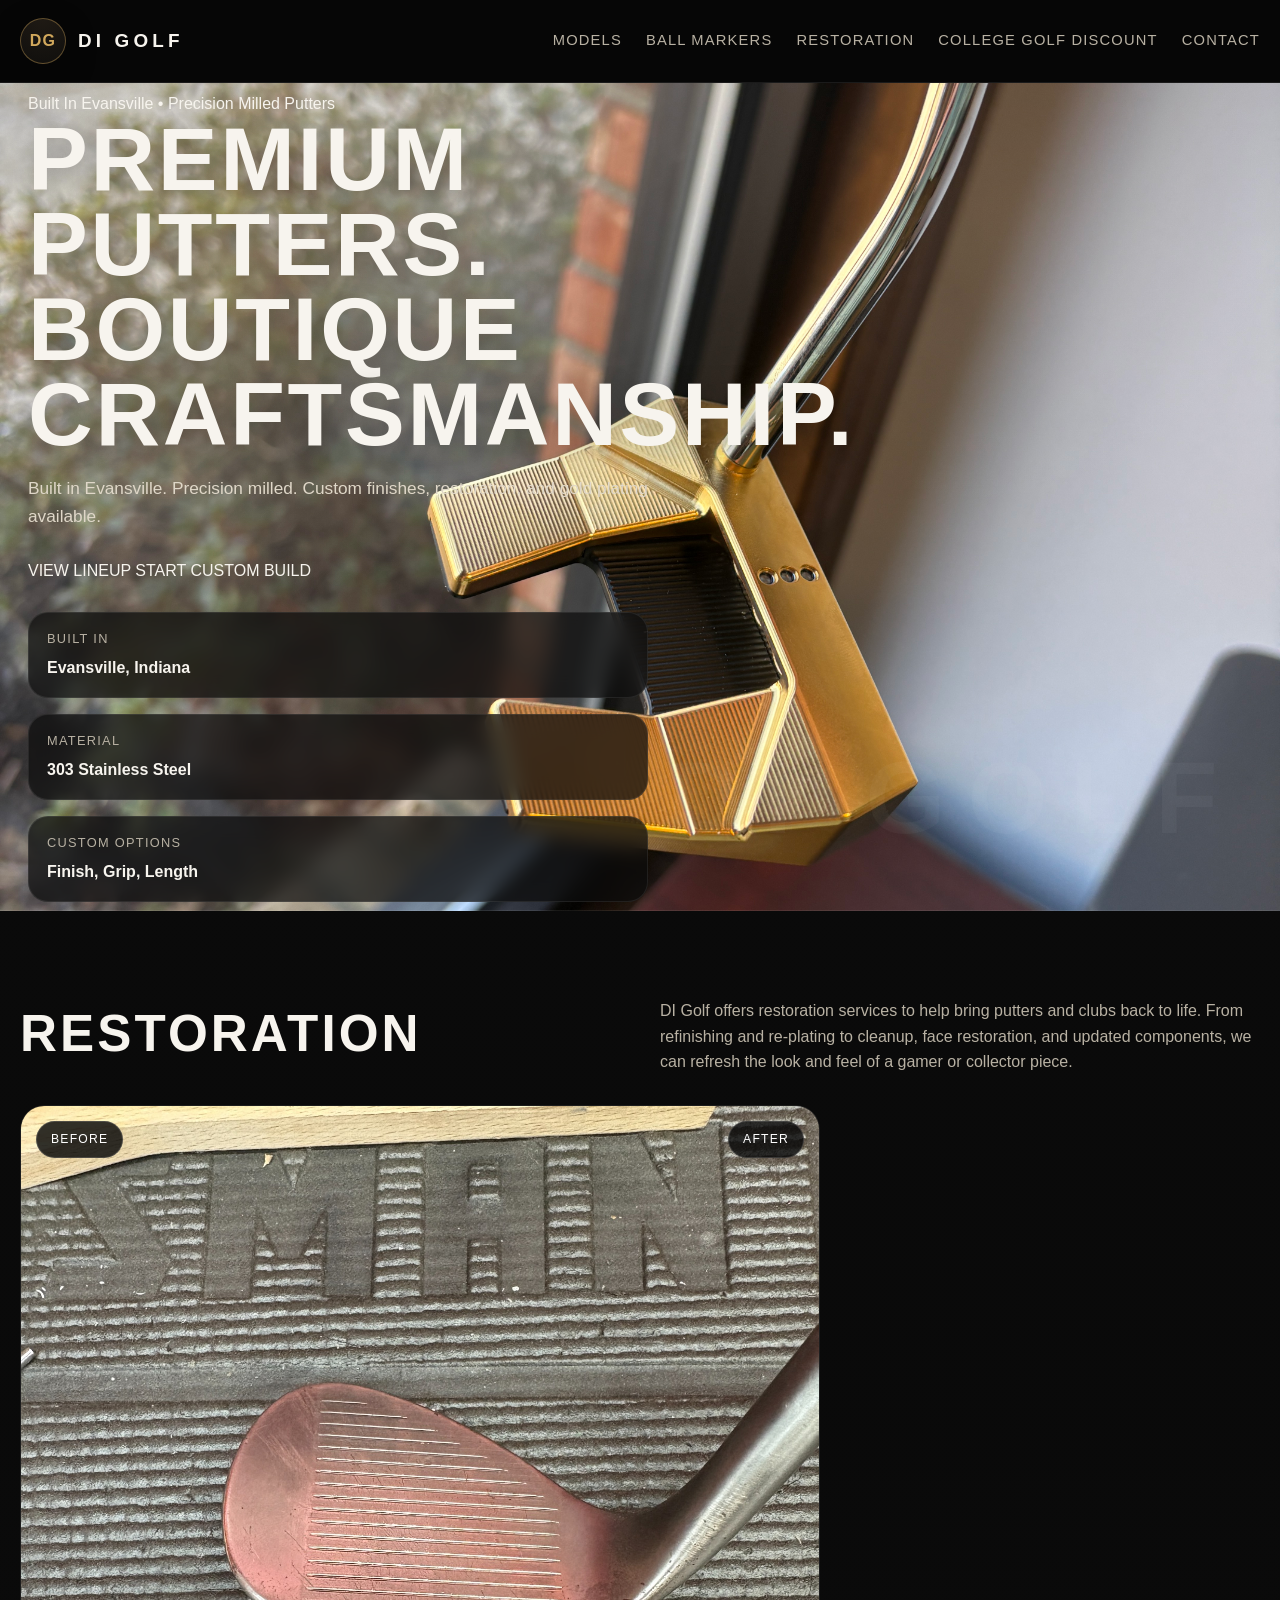
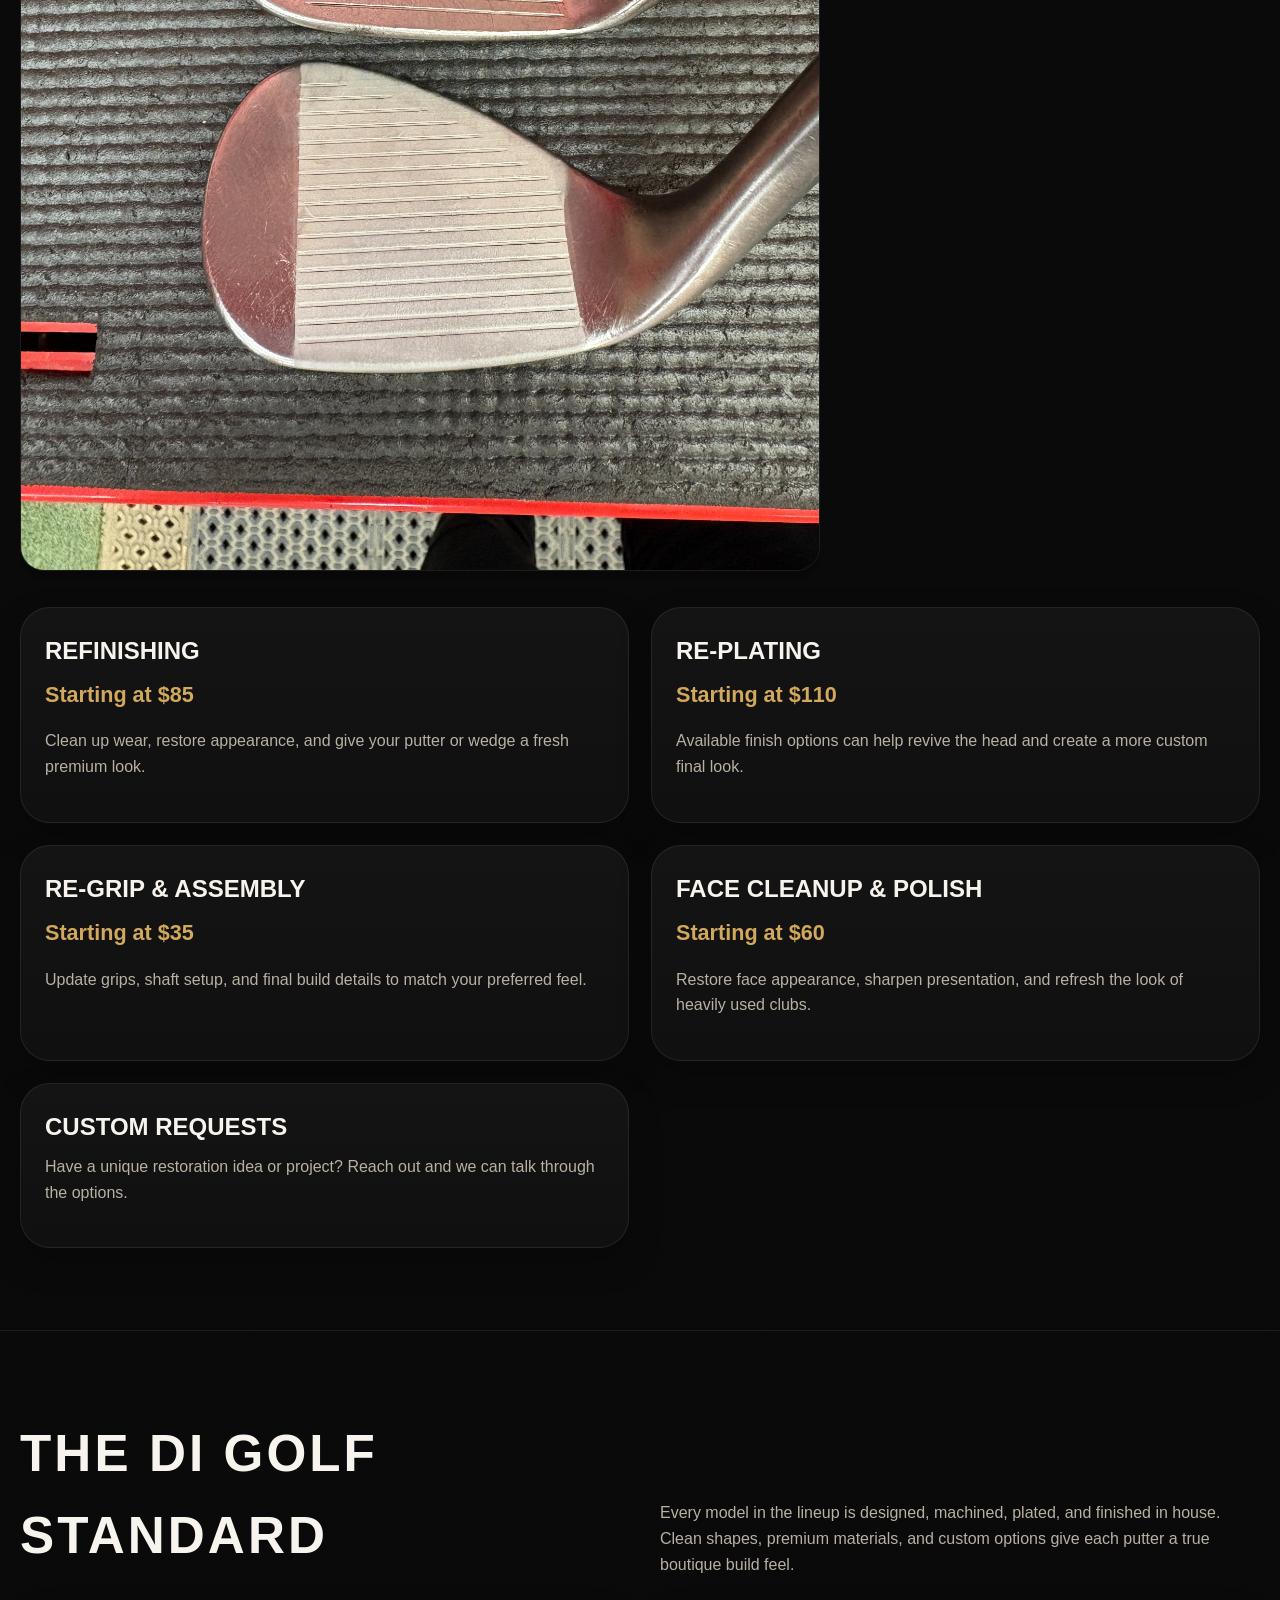
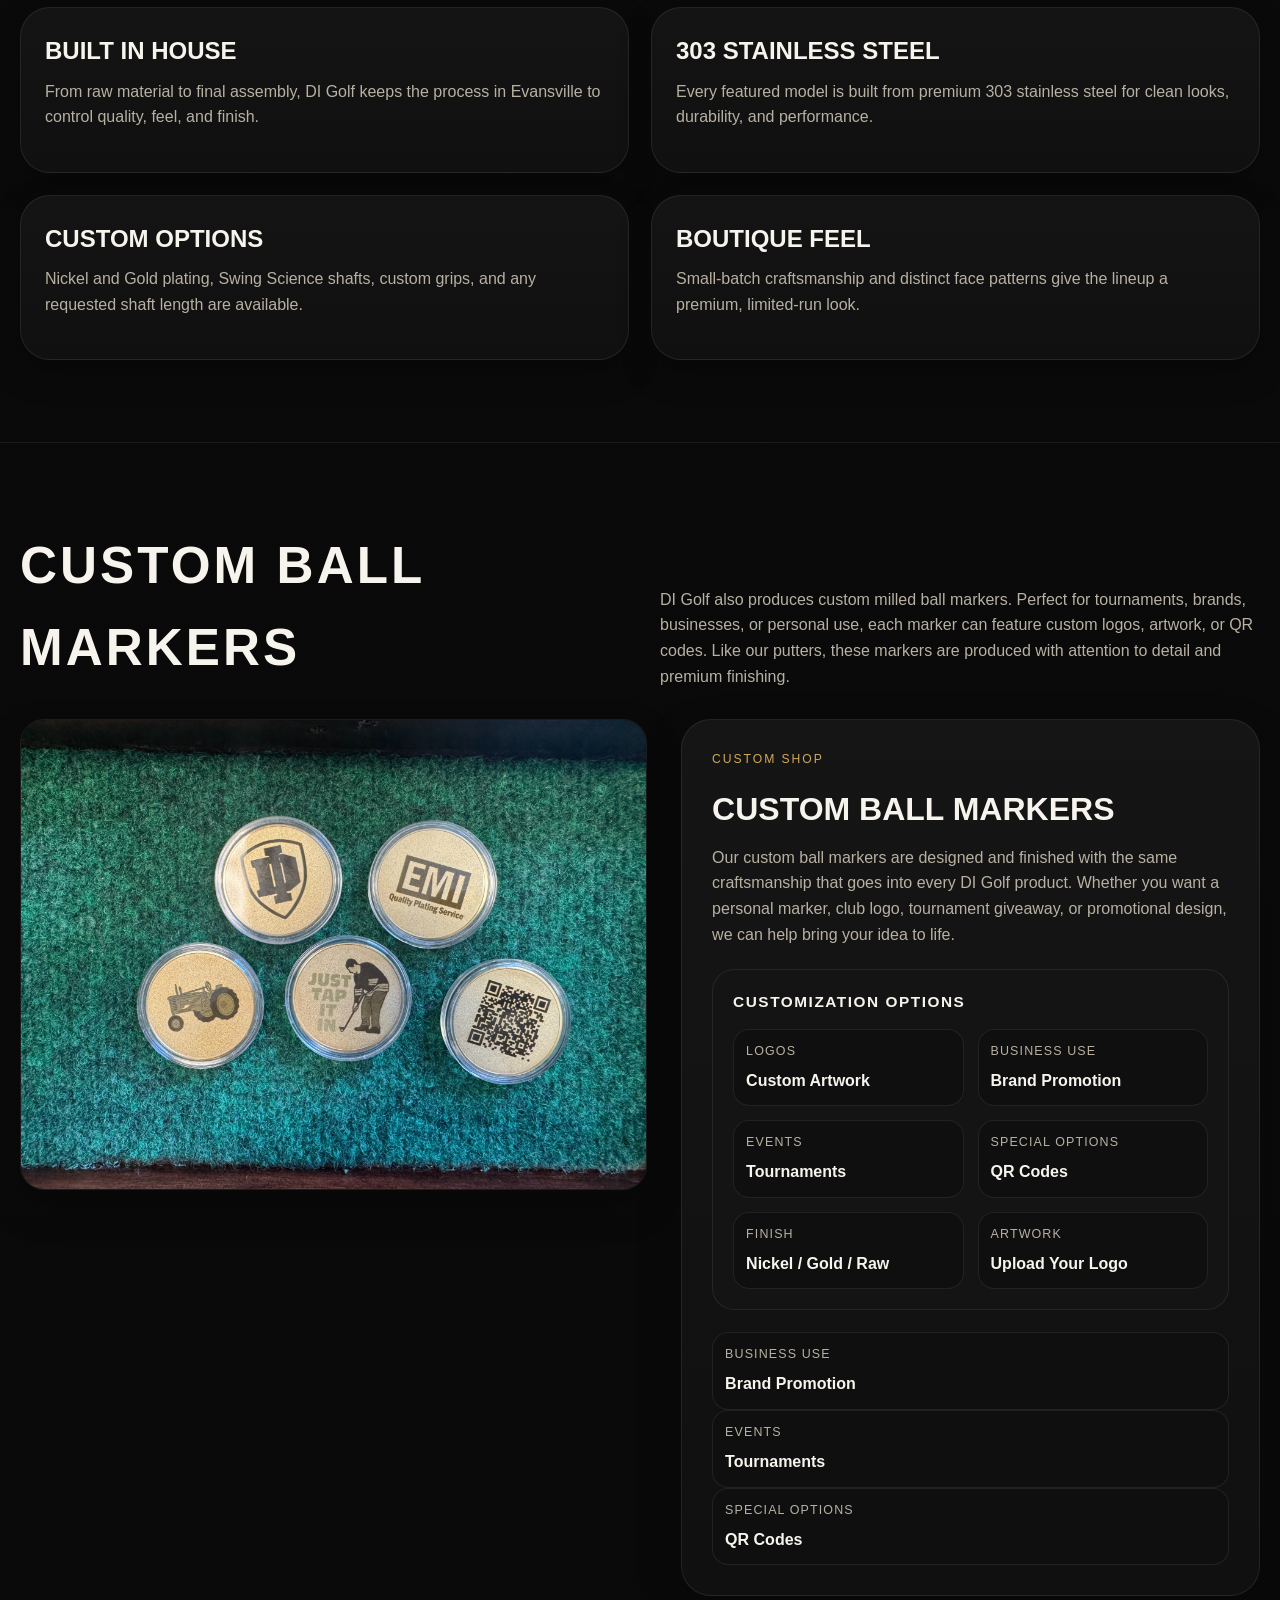
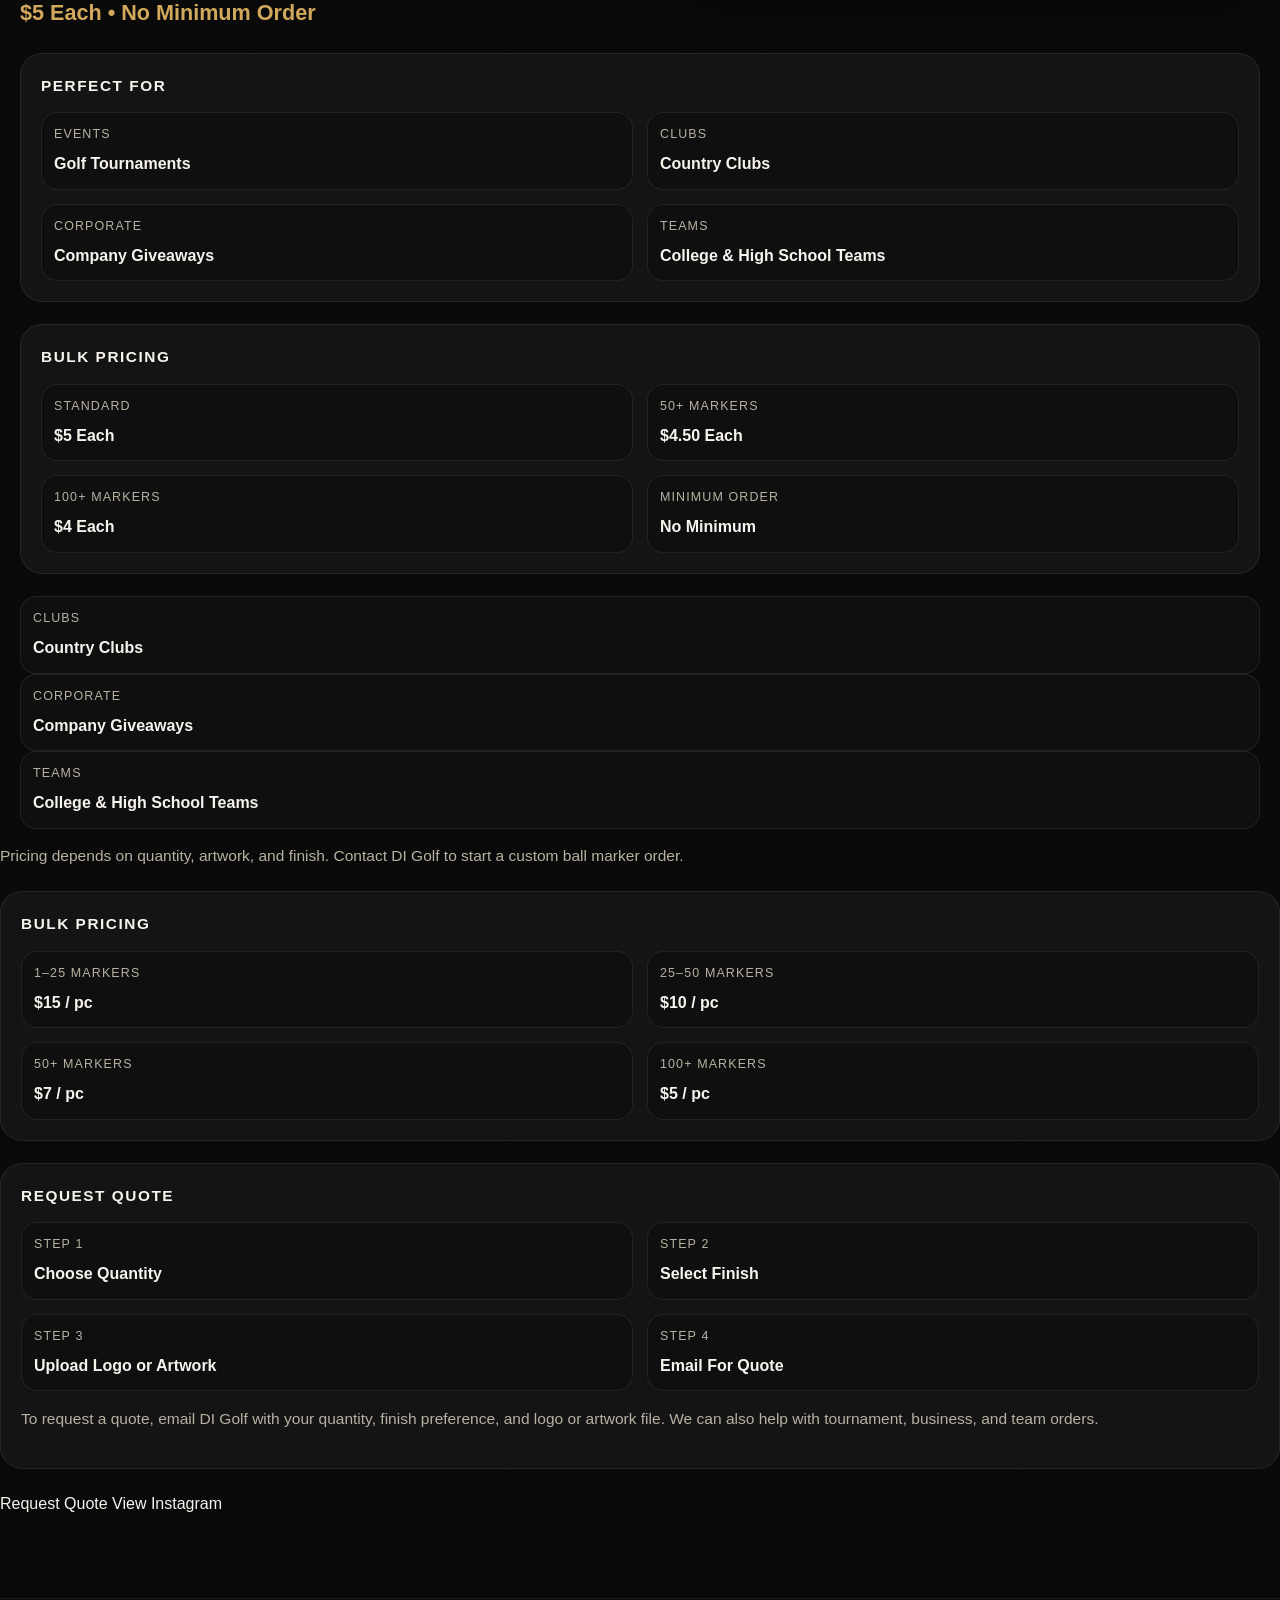
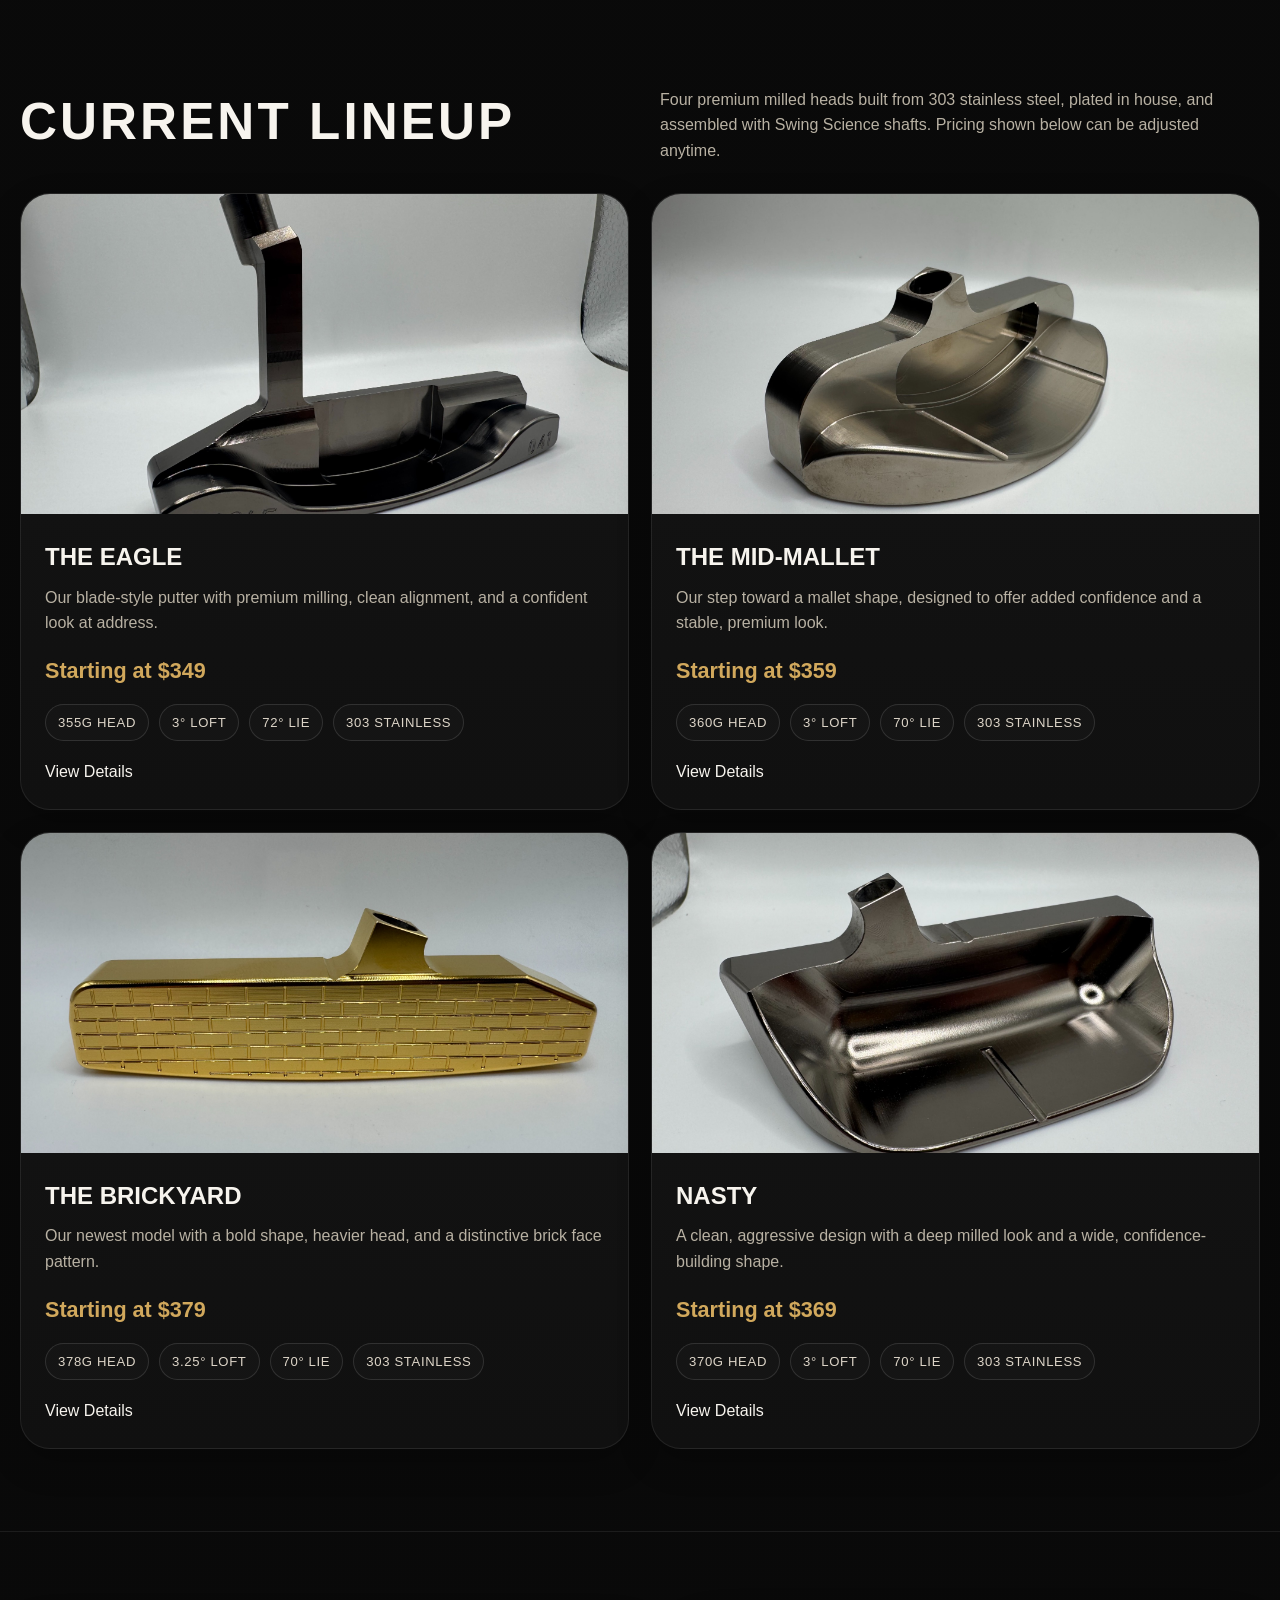
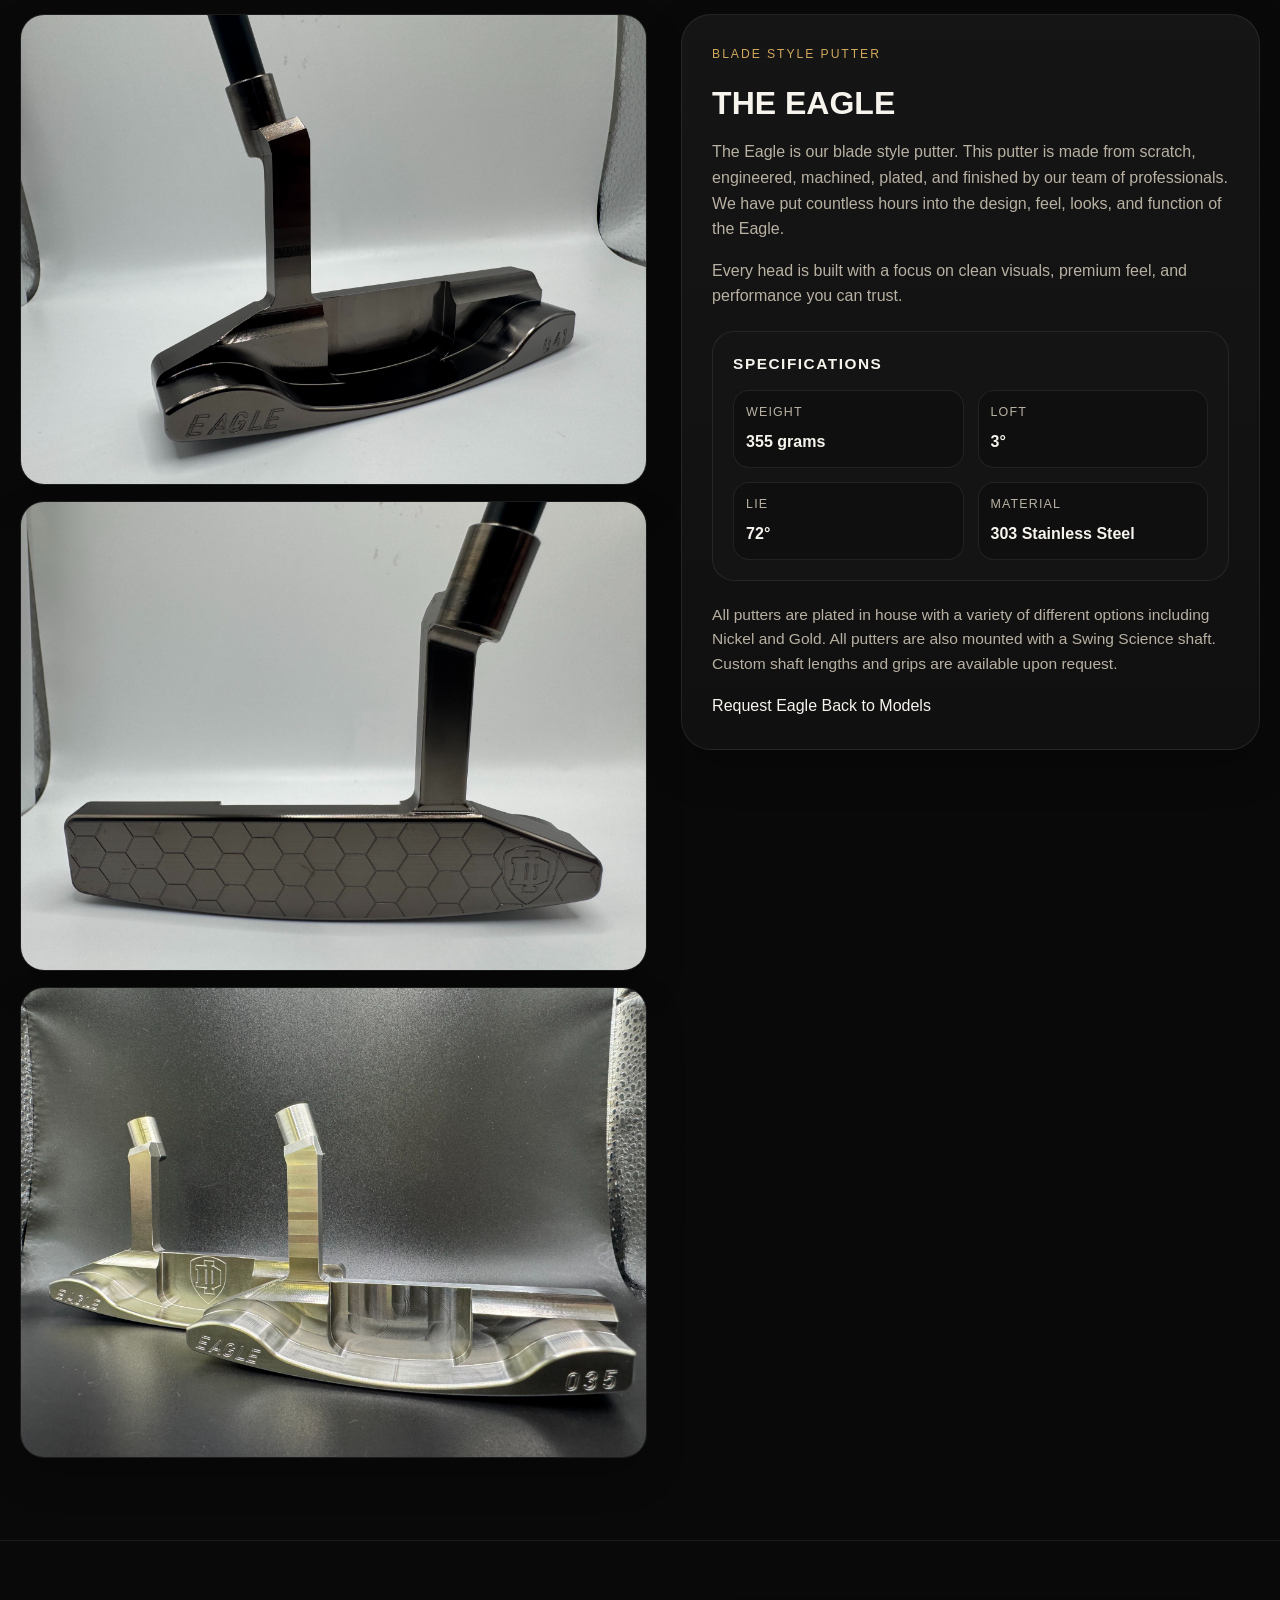
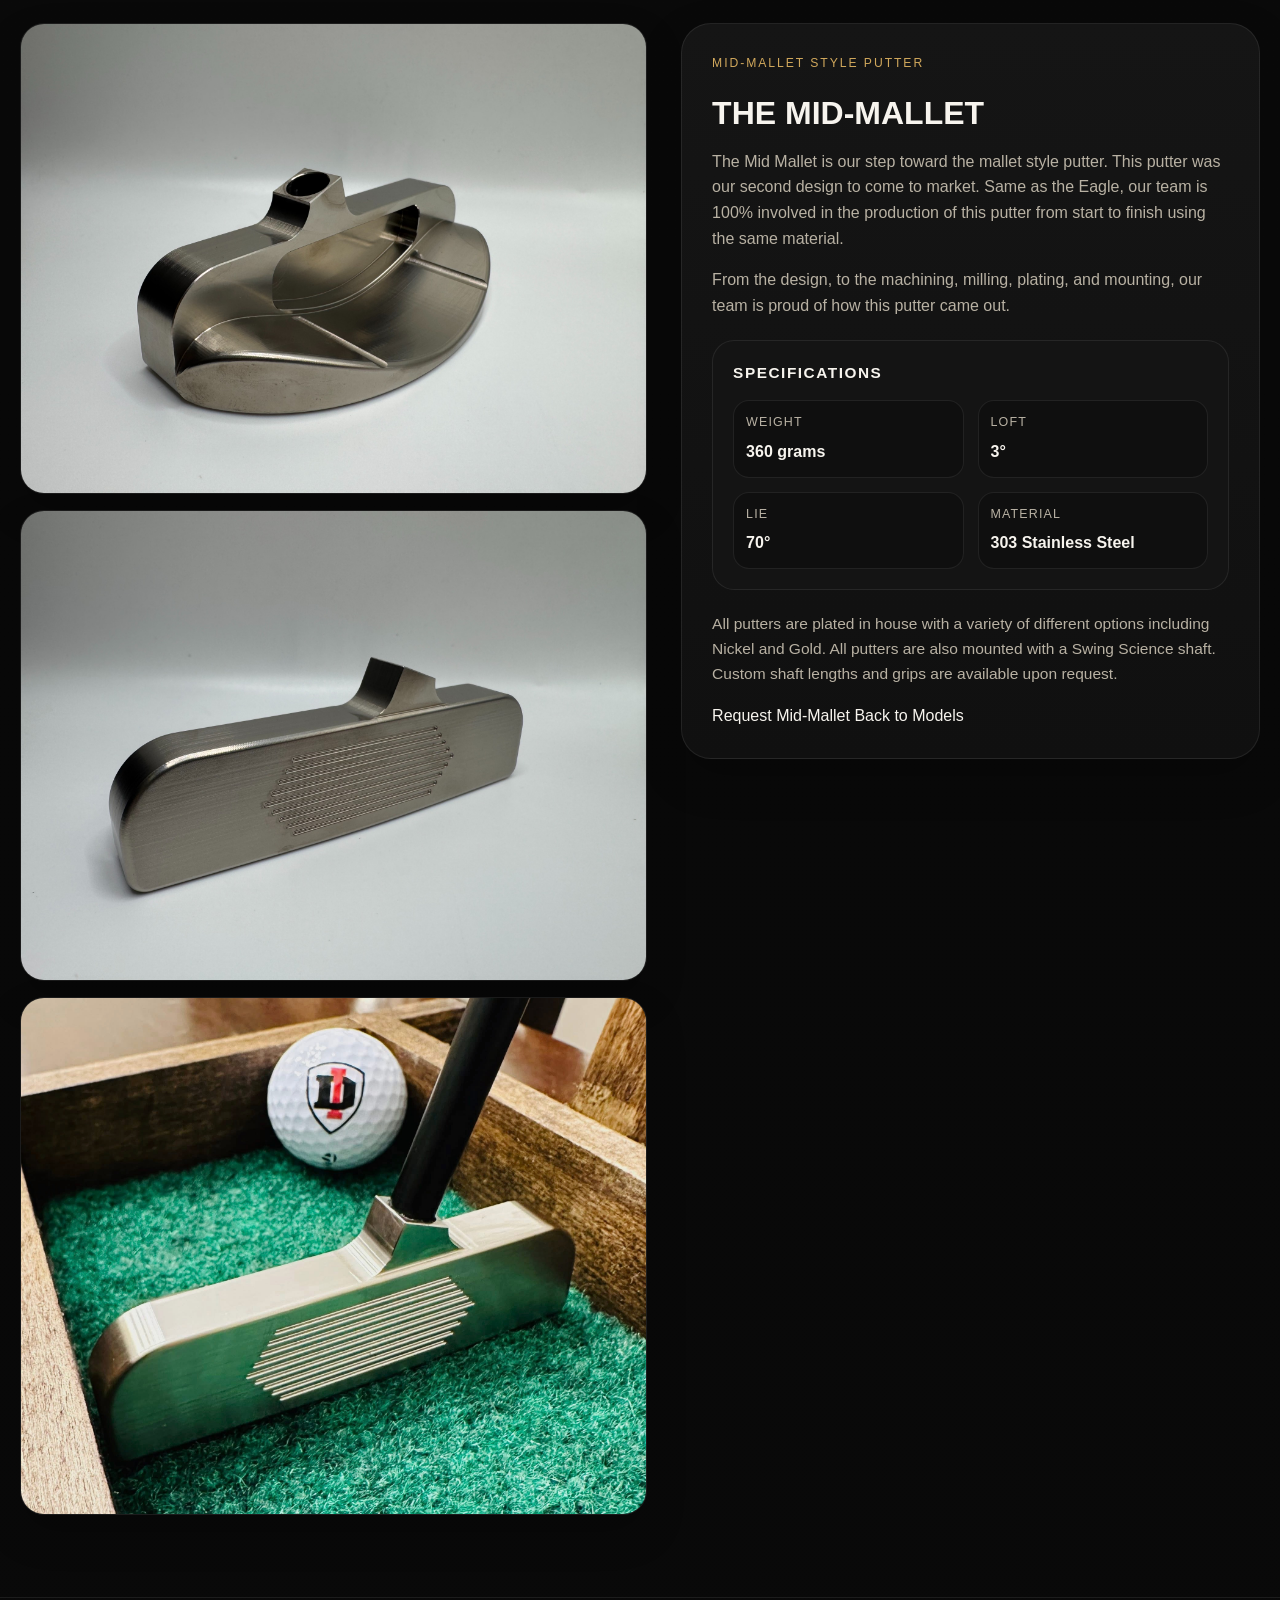
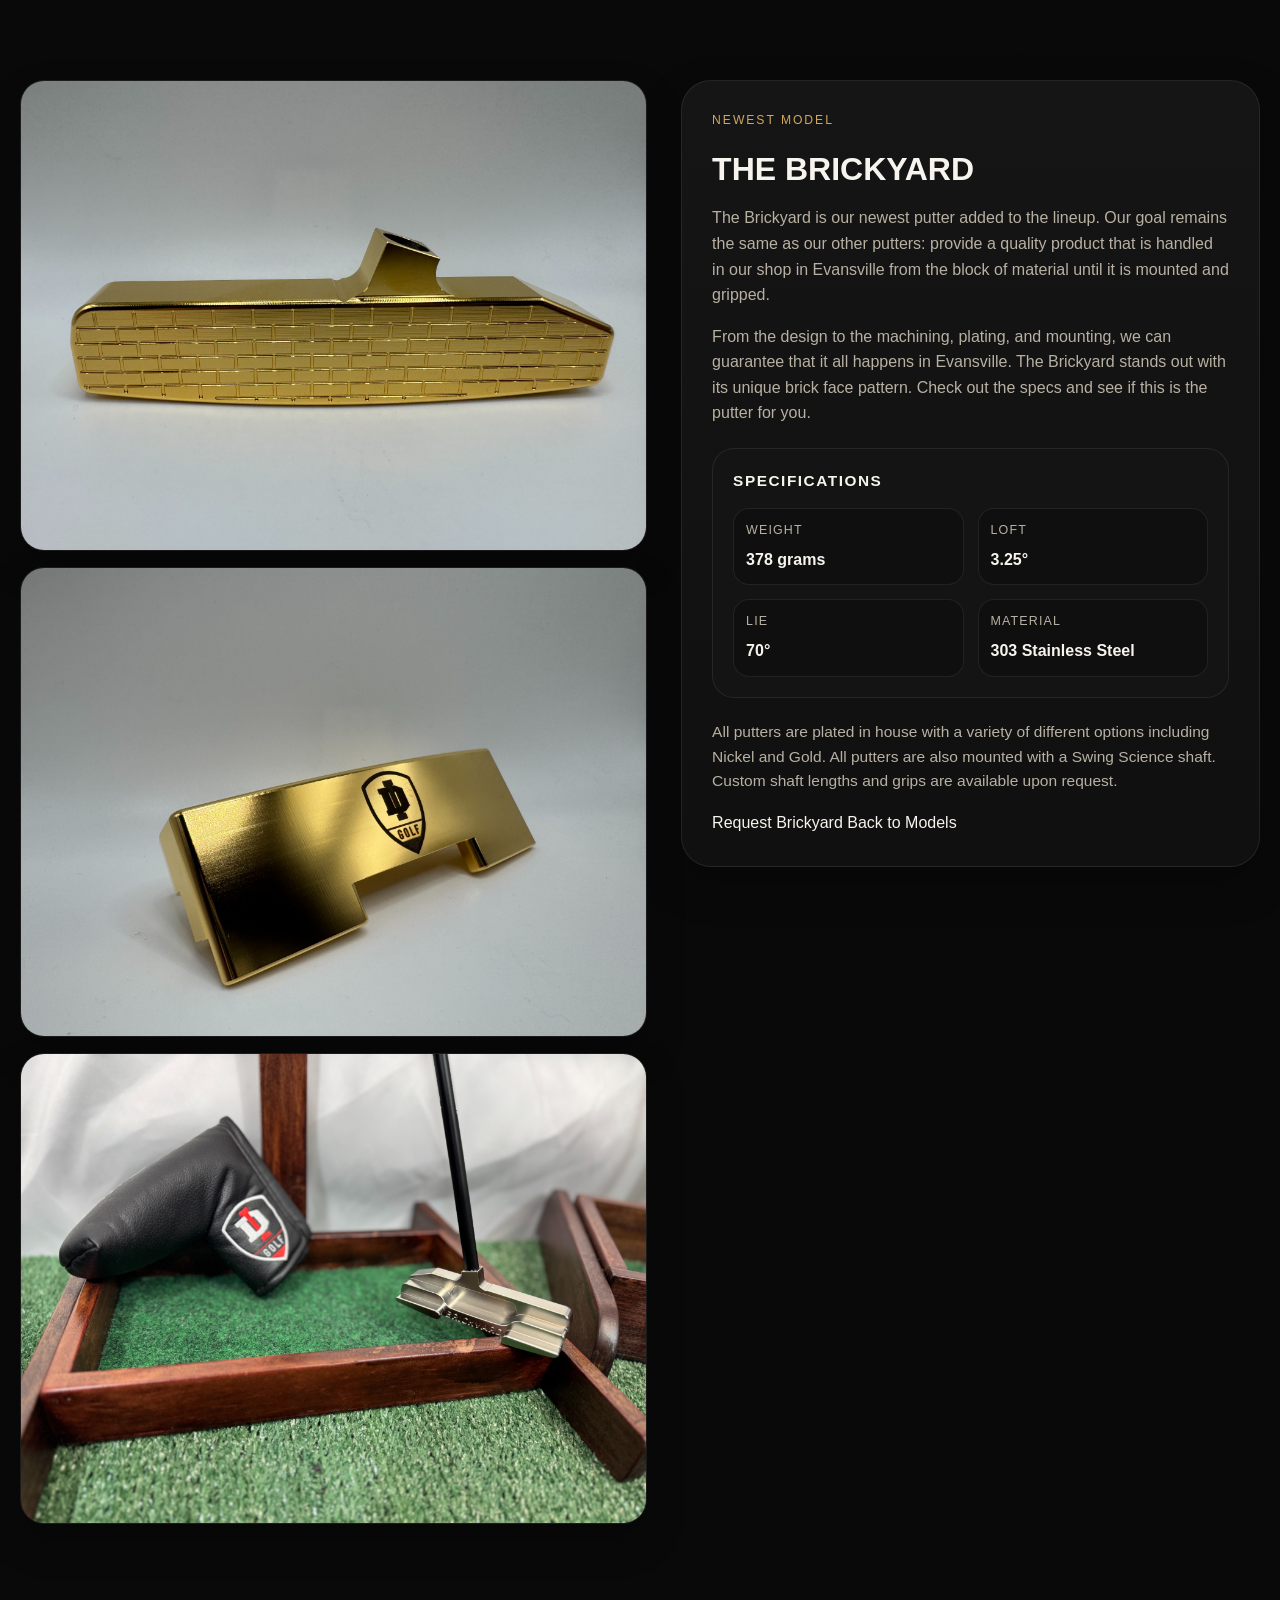
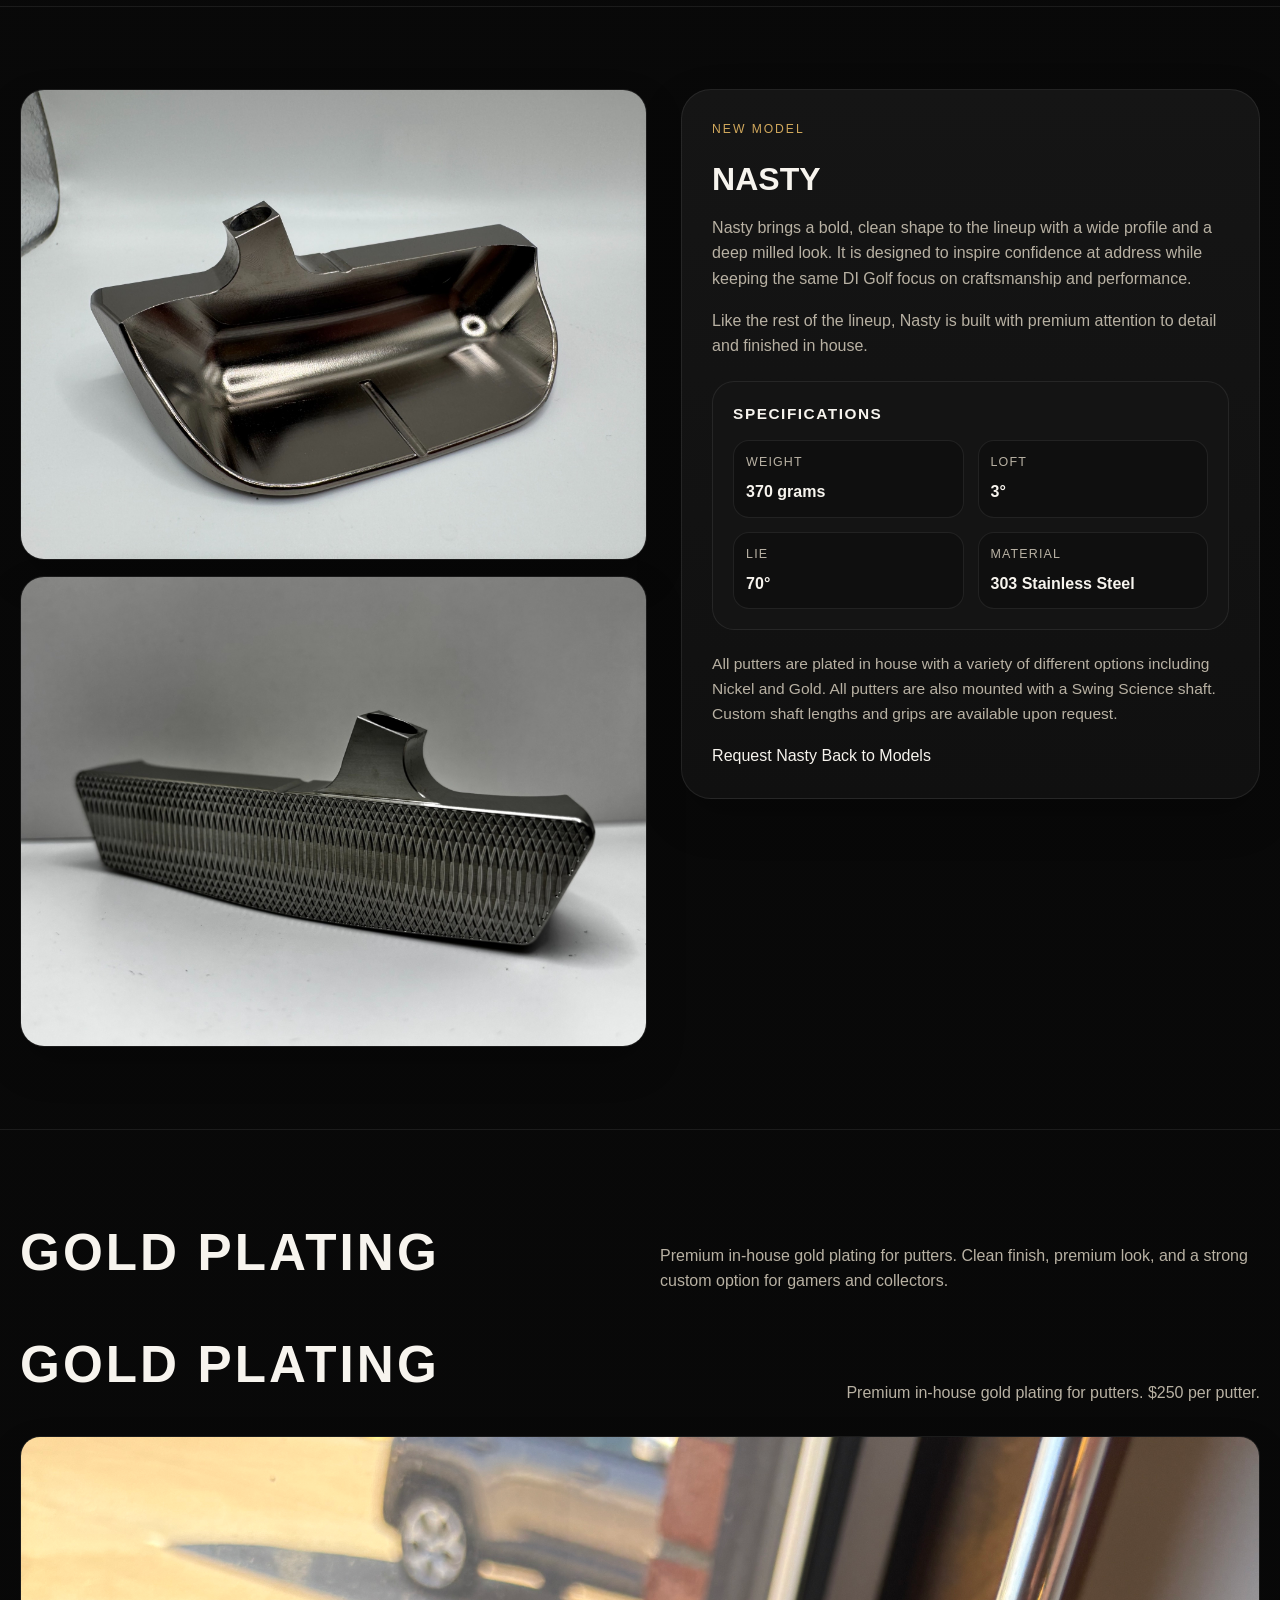
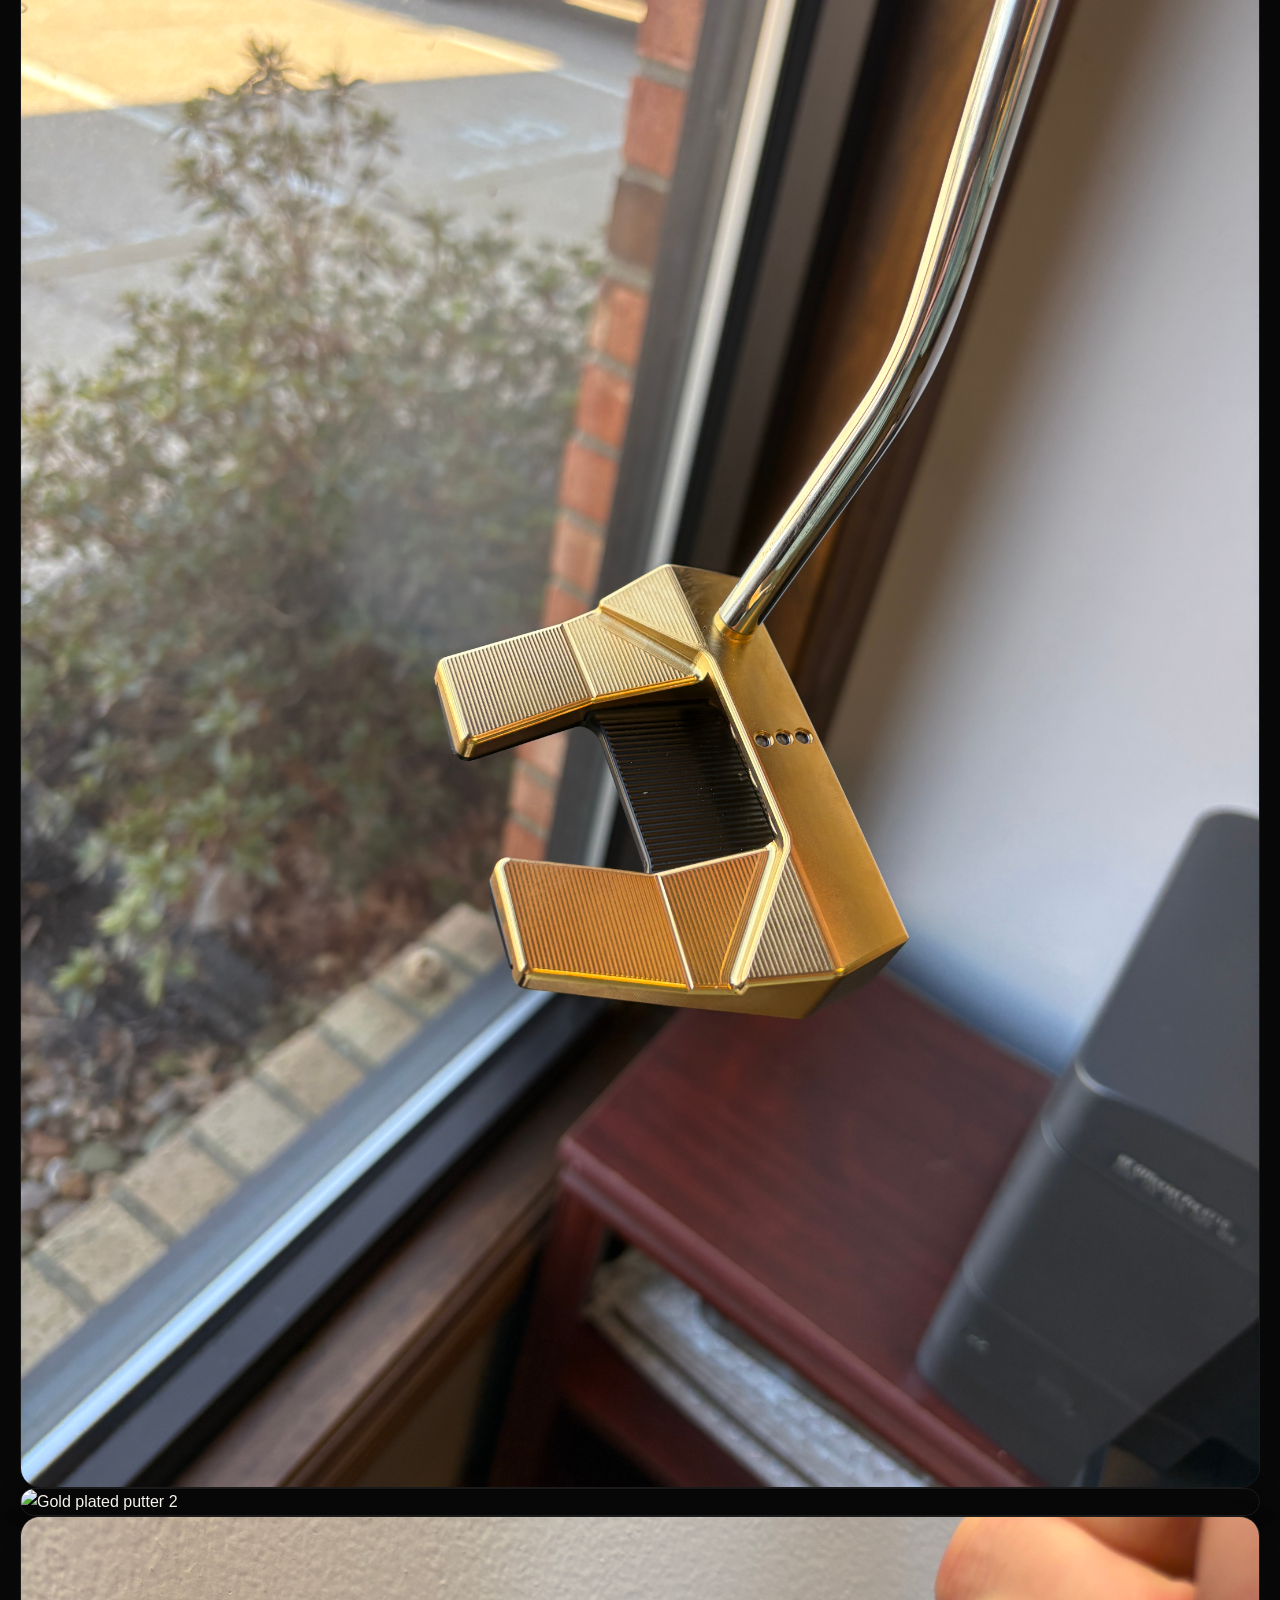
==== commit 676ea219: "Update index.html" ====
--- a/index.html
+++ b/index.html
@@ -708,7 +708,15 @@
             <p class="note">
               Pricing depends on quantity, artwork, and finish. Contact DI Golf to start a custom ball marker order.
             </p>
-
+      <div class="spec-box">
+  <h4>Bulk Pricing</h4>
+  <div class="spec-grid">
+    <div class="spec"><span>1–25 Markers</span><strong>$15 / pc</strong></div>
+    <div class="spec"><span>25–50 Markers</span><strong>$10 / pc</strong></div>
+    <div class="spec"><span>50+ Markers</span><strong>$7 / pc</strong></div>
+    <div class="spec"><span>100+ Markers</span><strong>$5 / pc</strong></div>
+  </div>
+</div>
             <div class="spec-box">
               <h4>Request Quote</h4>
               <div class="spec-grid">
@@ -1153,5 +1161,15 @@
   <footer>
     <div class="container">© 2026 DI Golf • Precision Milled. Player Tested.</div>
   </footer>
+<script>
+  function openLightbox(src) {
+    document.getElementById('lightbox-img').src = src;
+    document.getElementById('lightbox').classList.add('show');
+  }
+
+  function closeLightbox() {
+    document.getElementById('lightbox').classList.remove('show');
+  }
+</script>
 </body>
 </html>
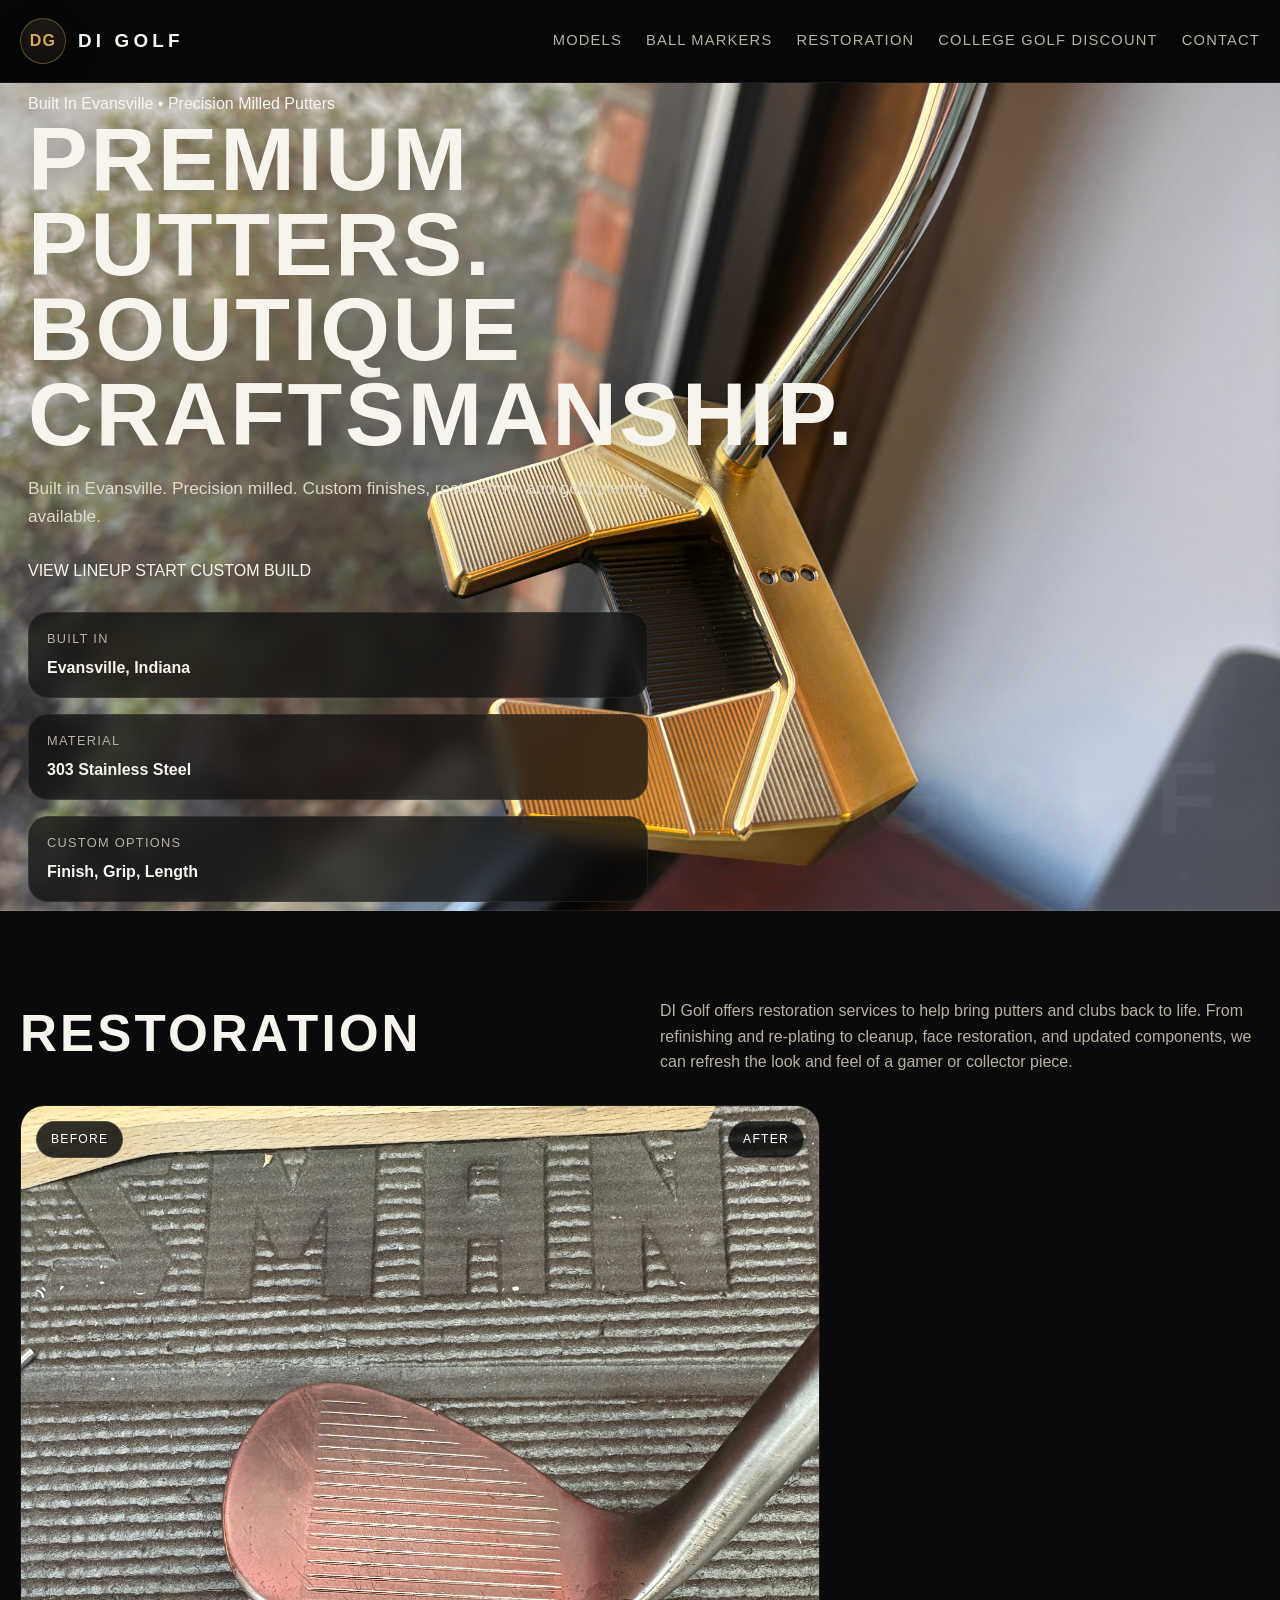
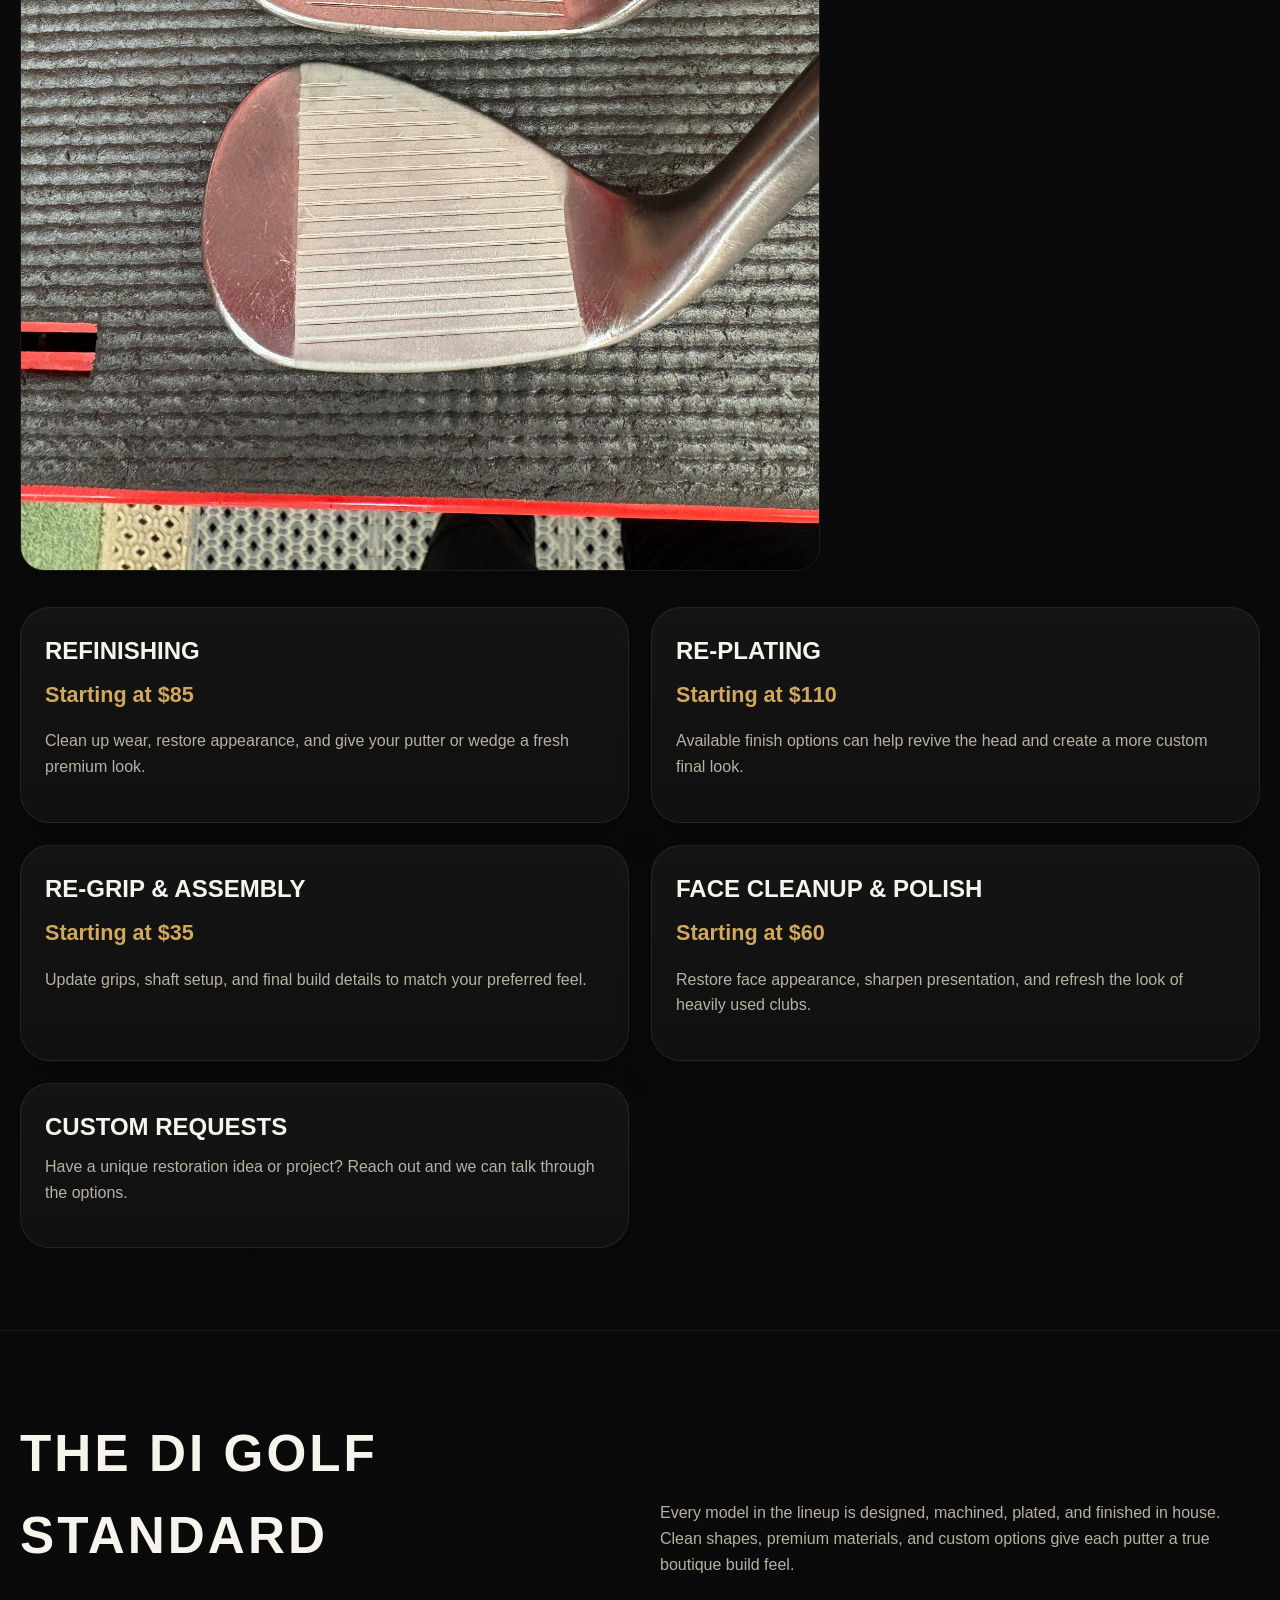
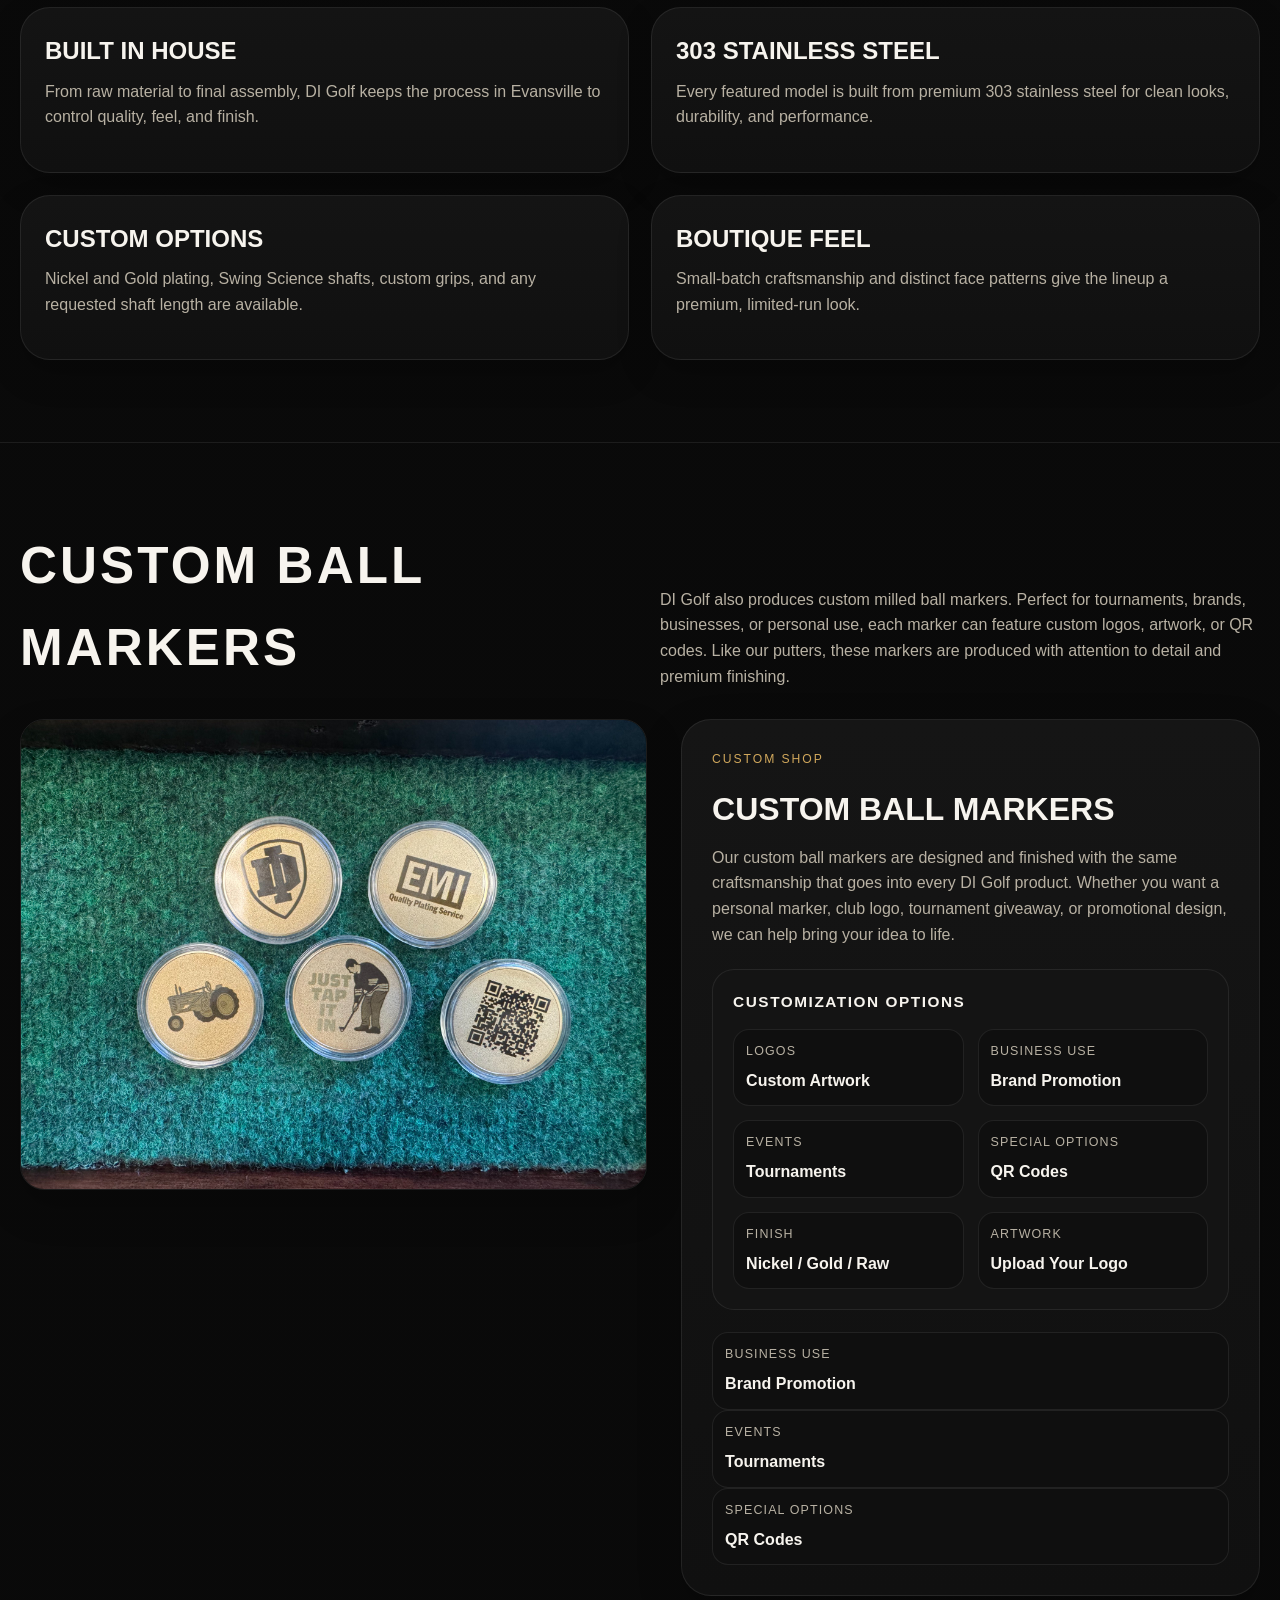
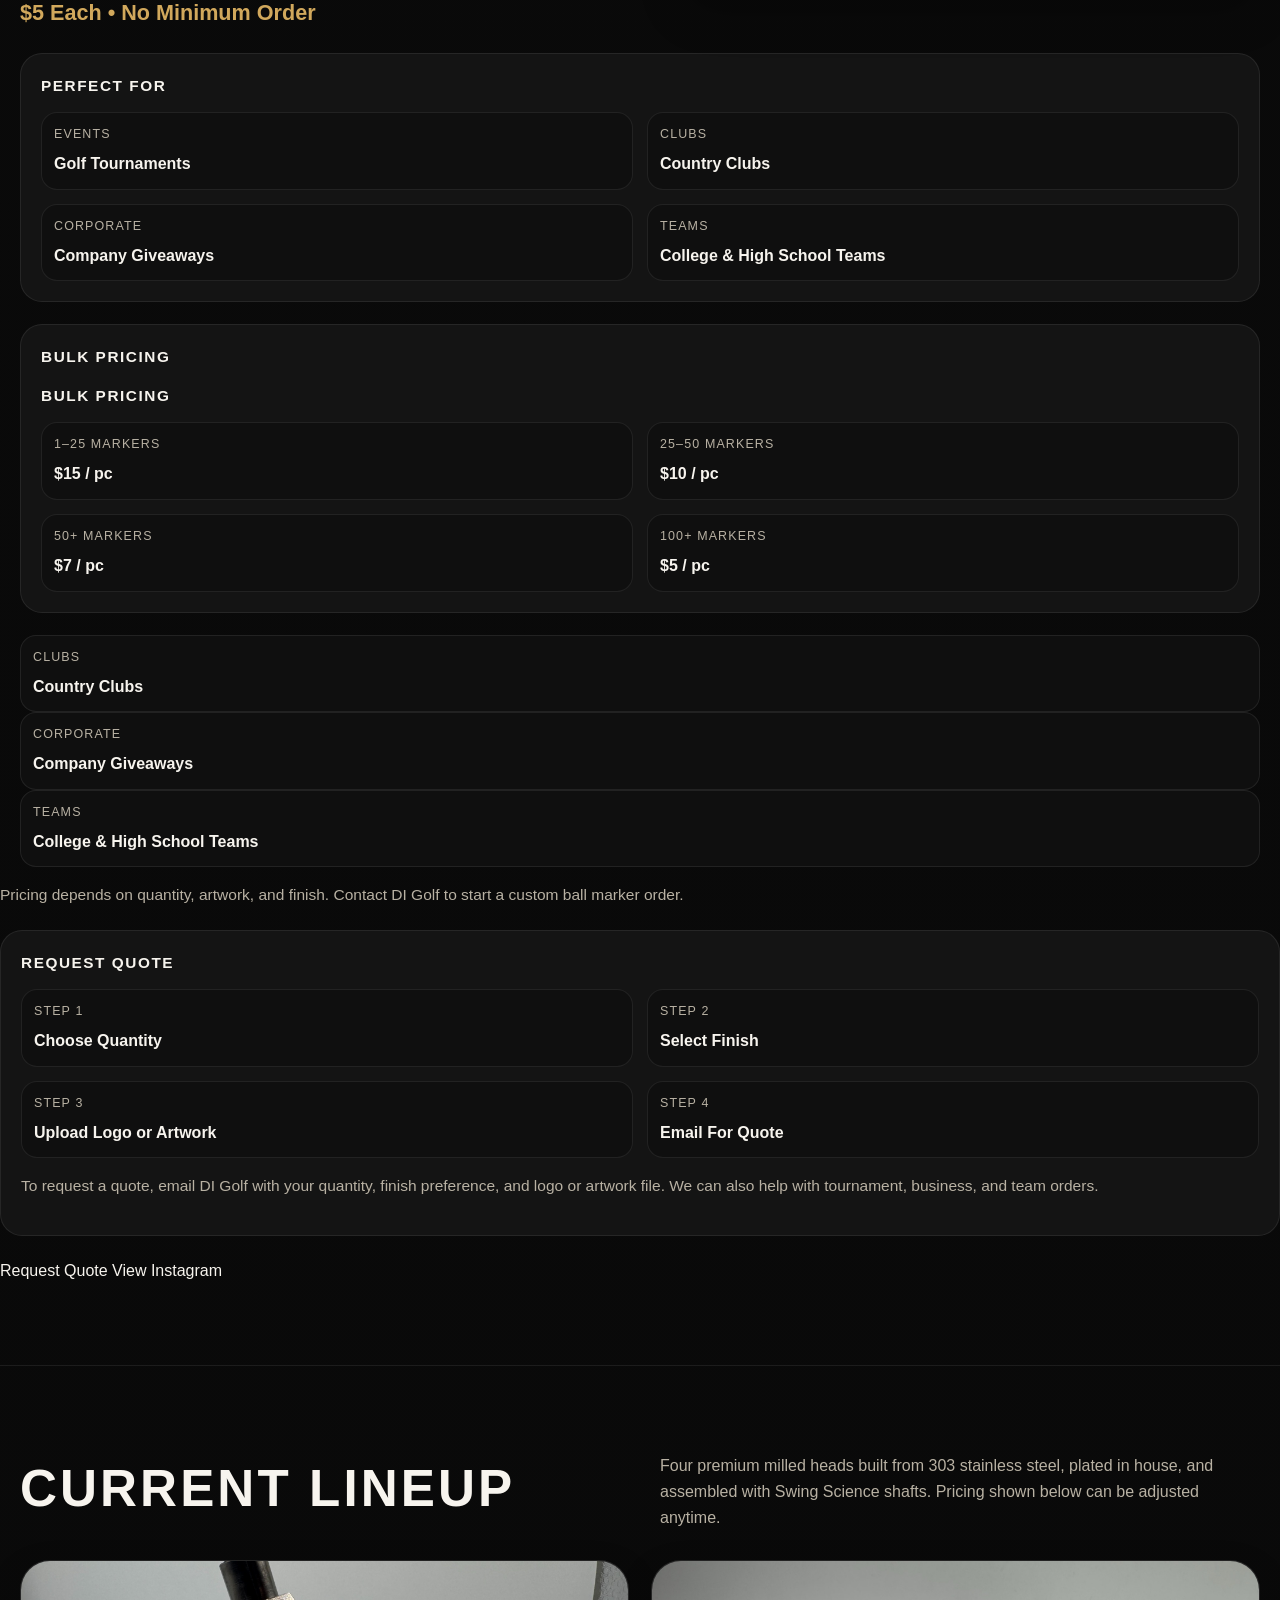
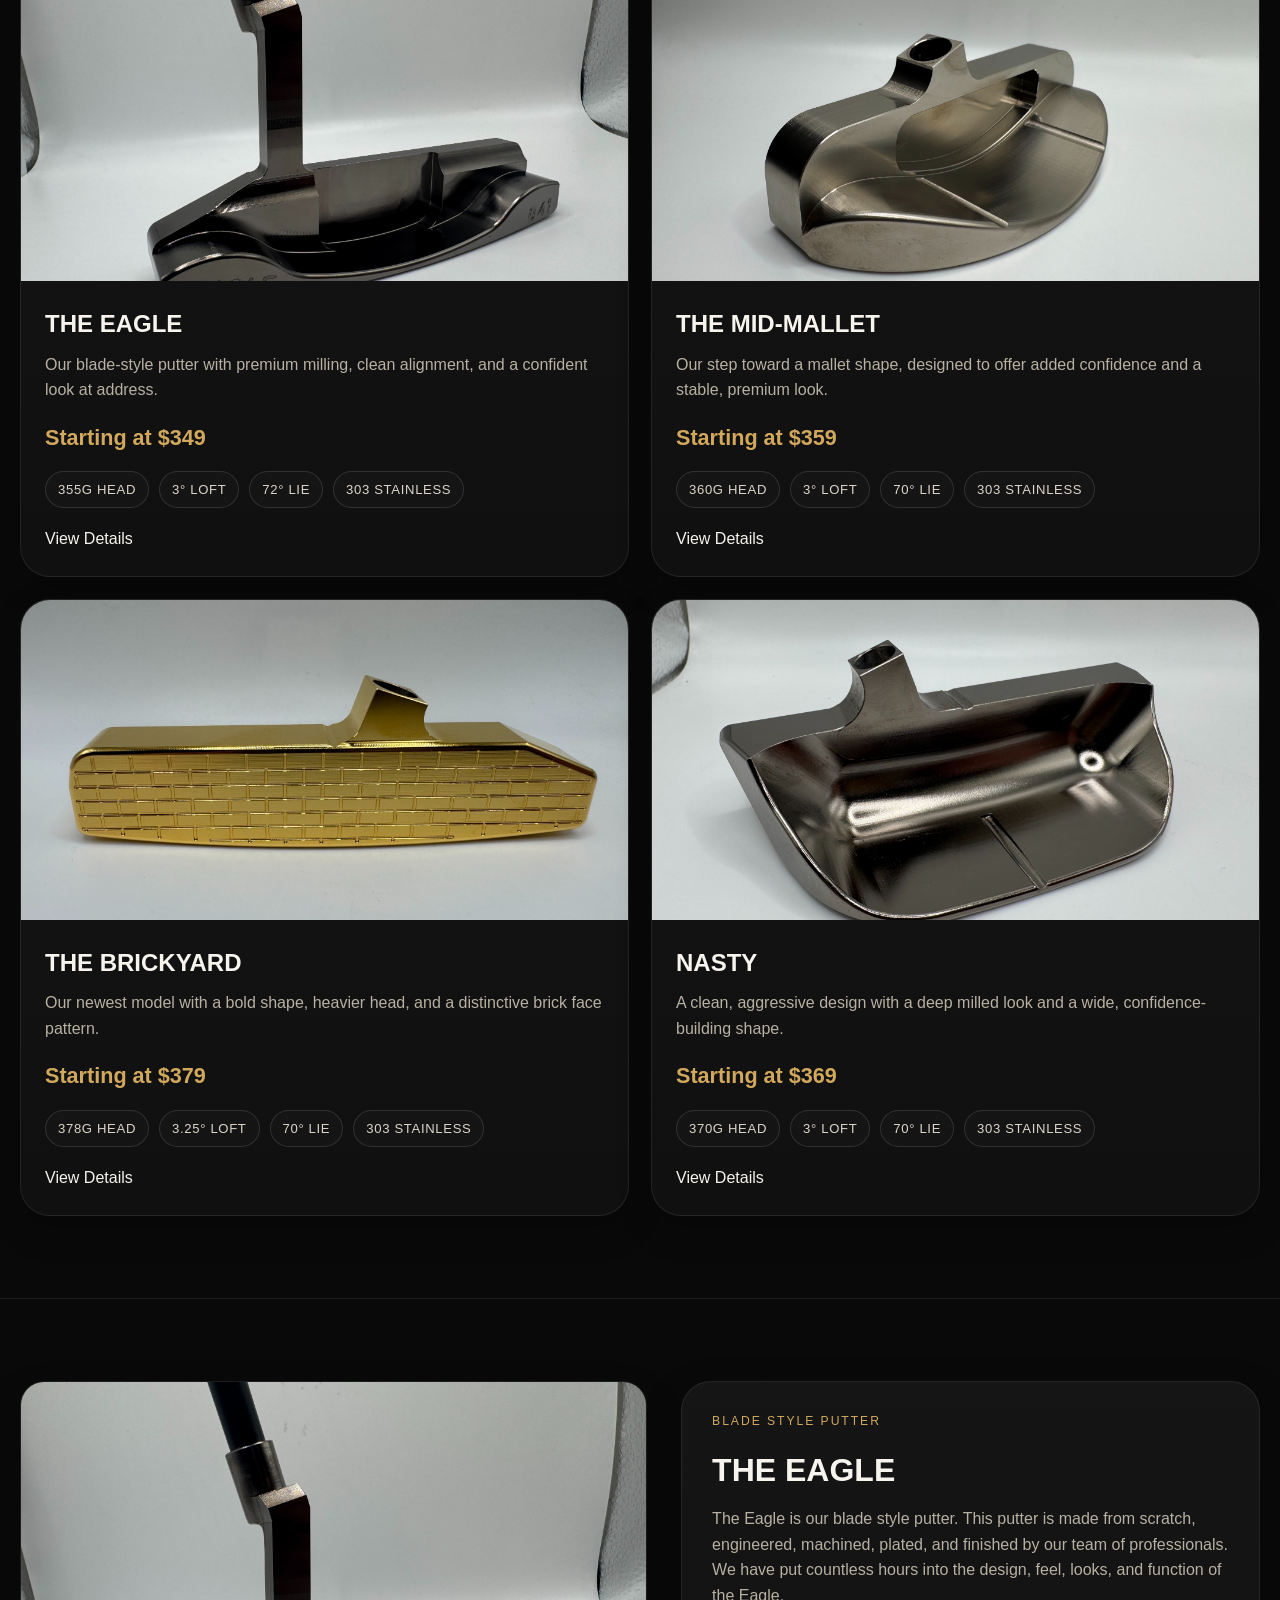
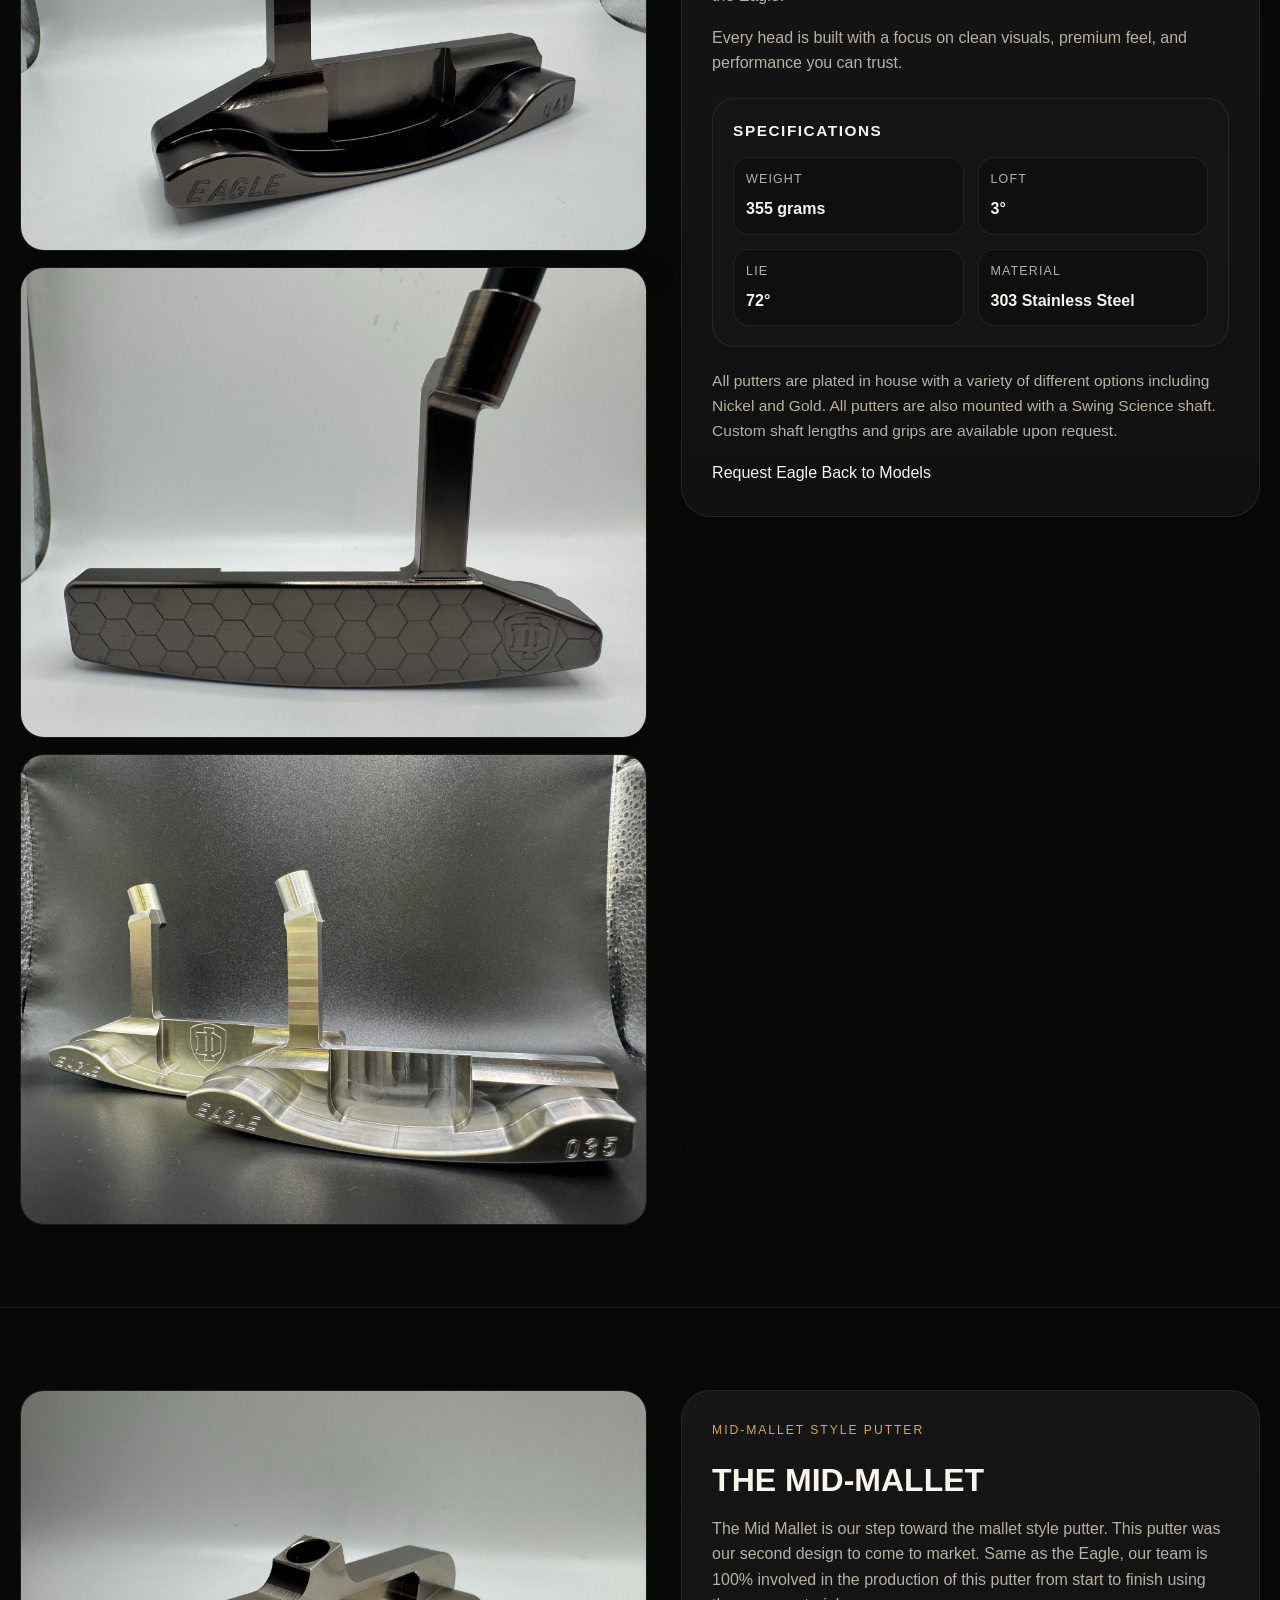
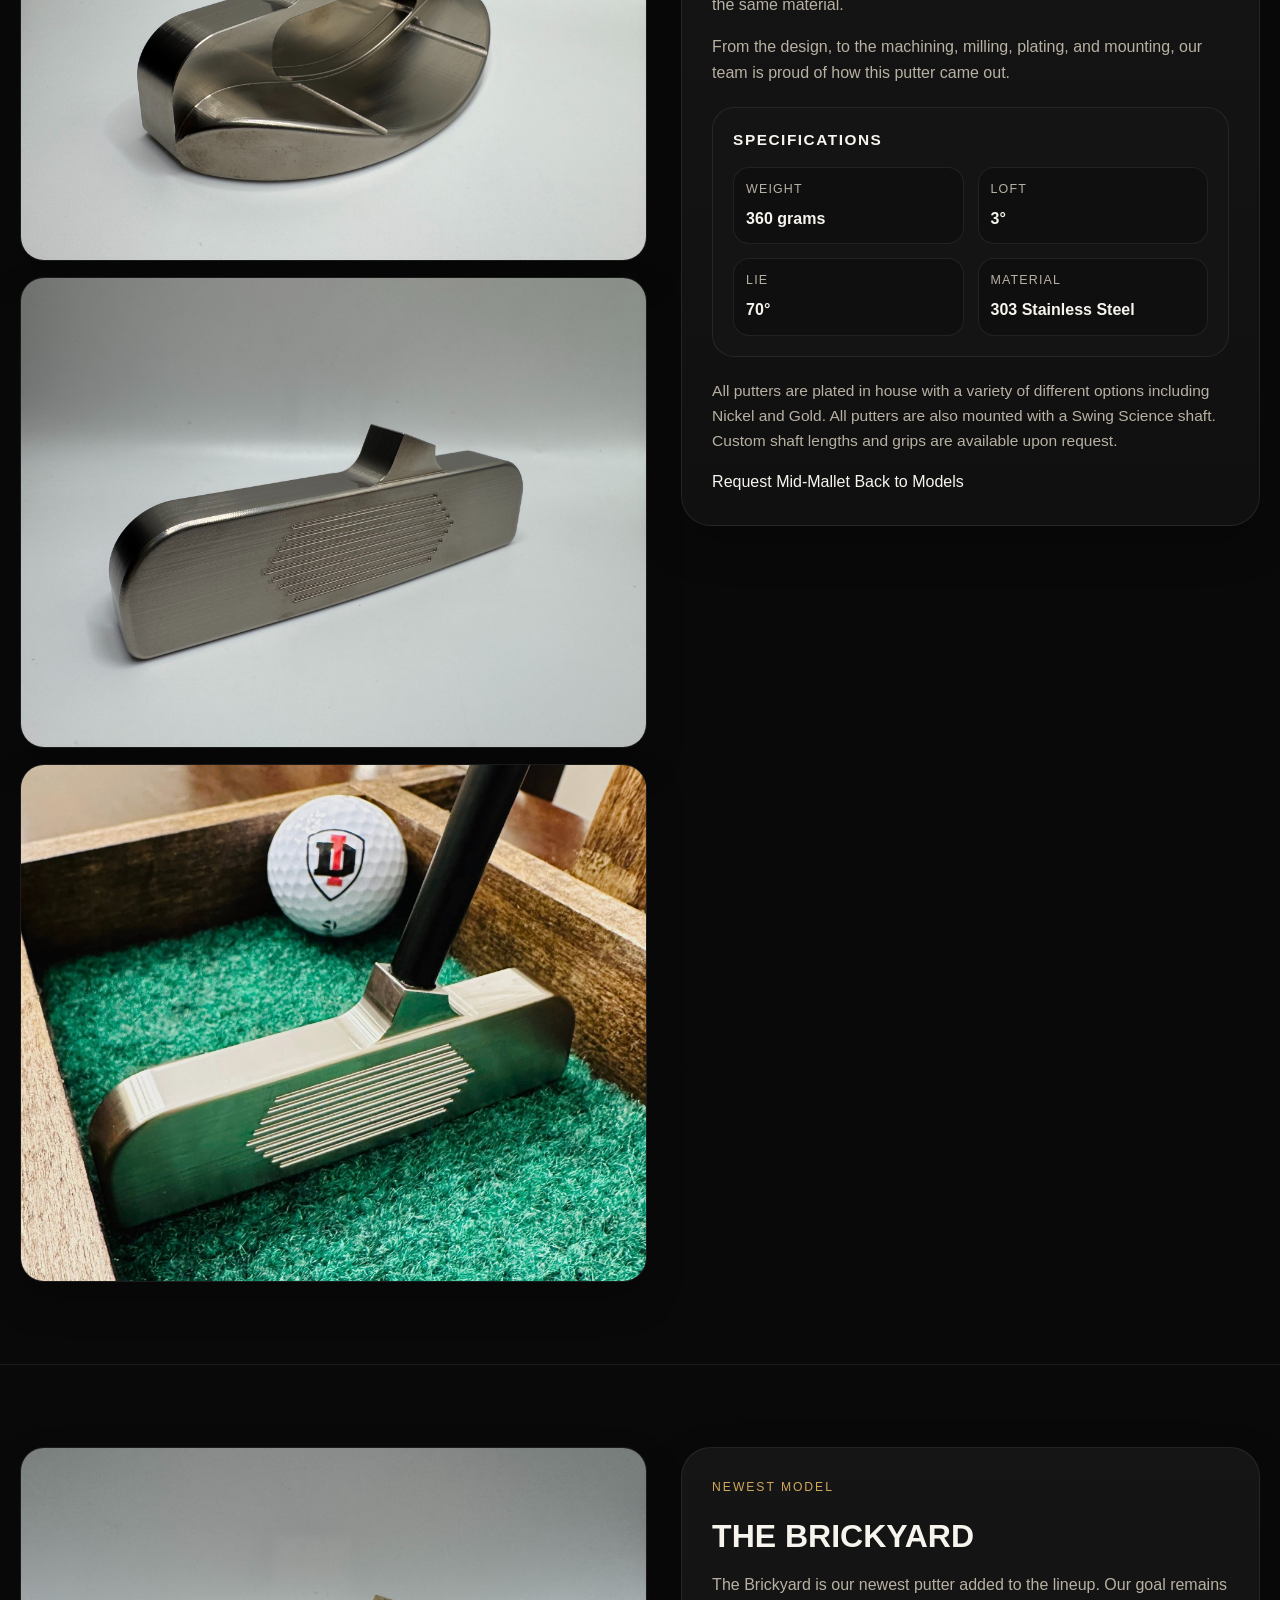
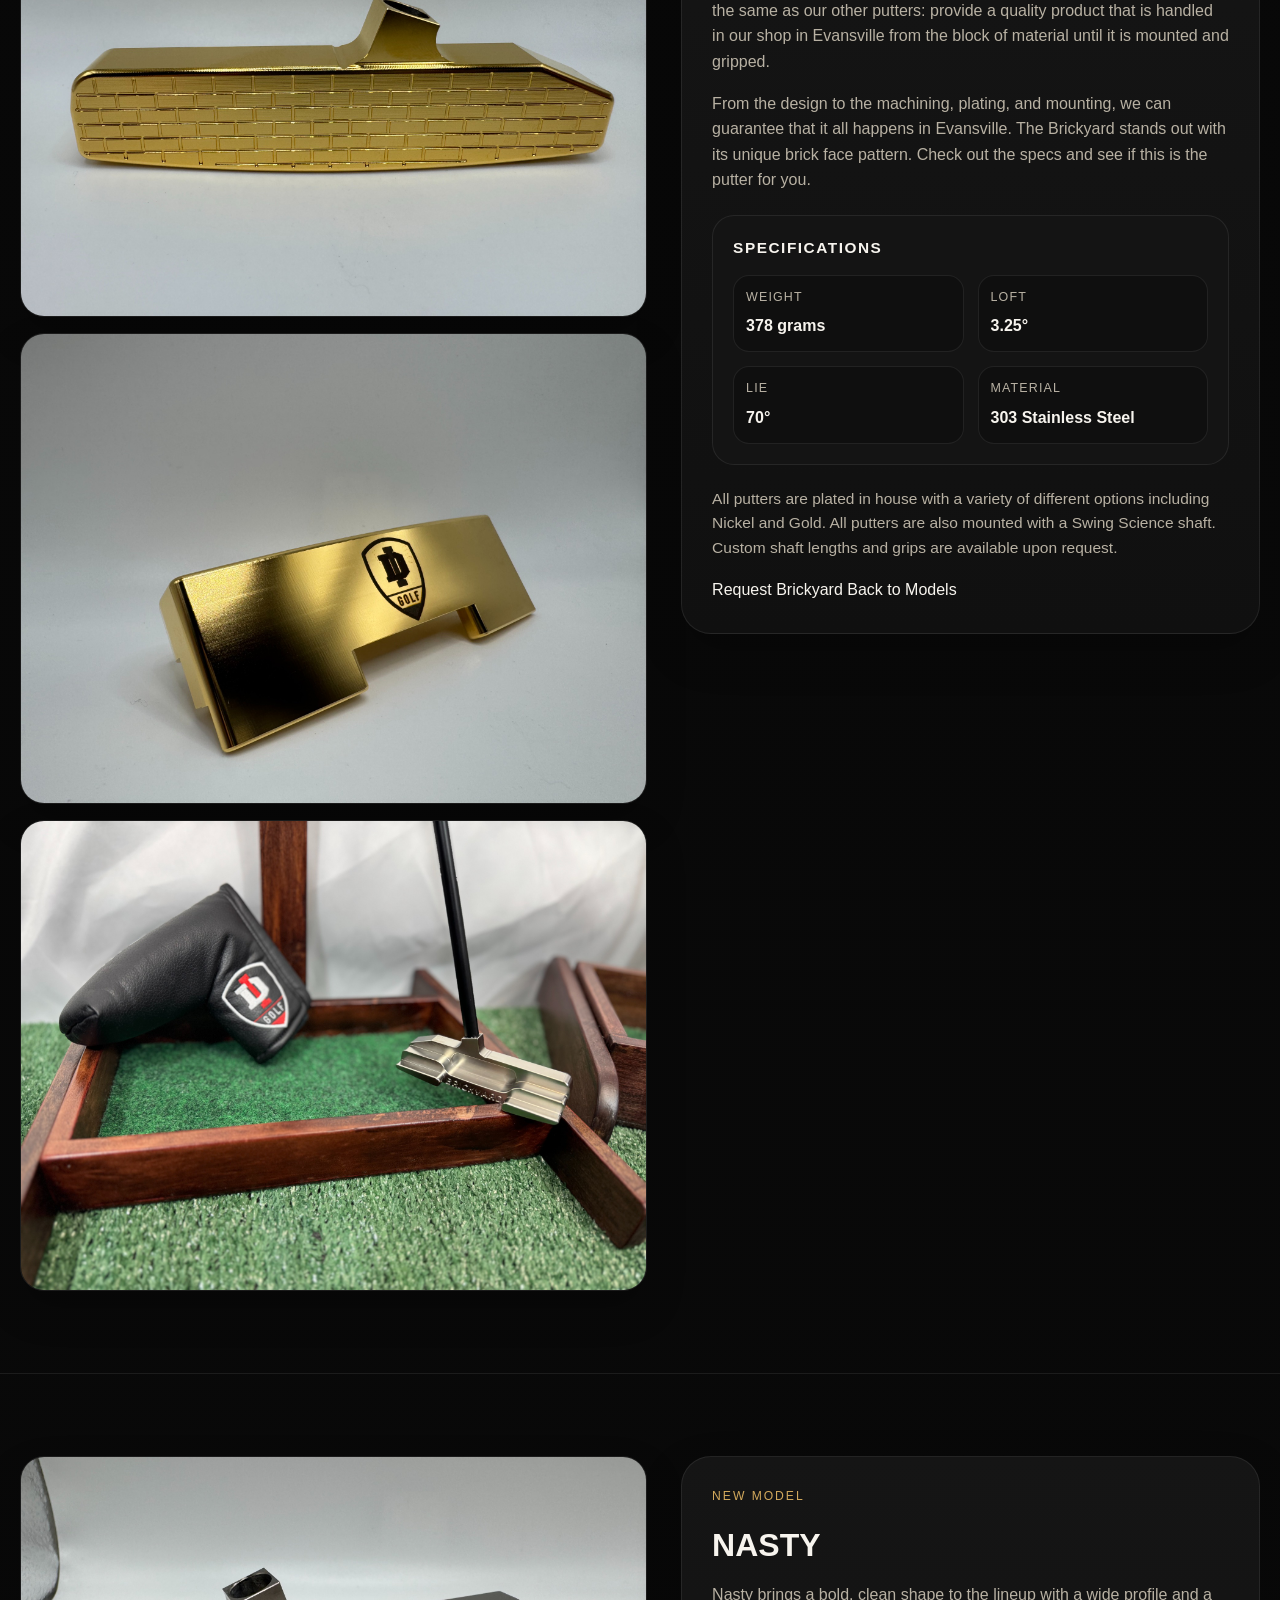
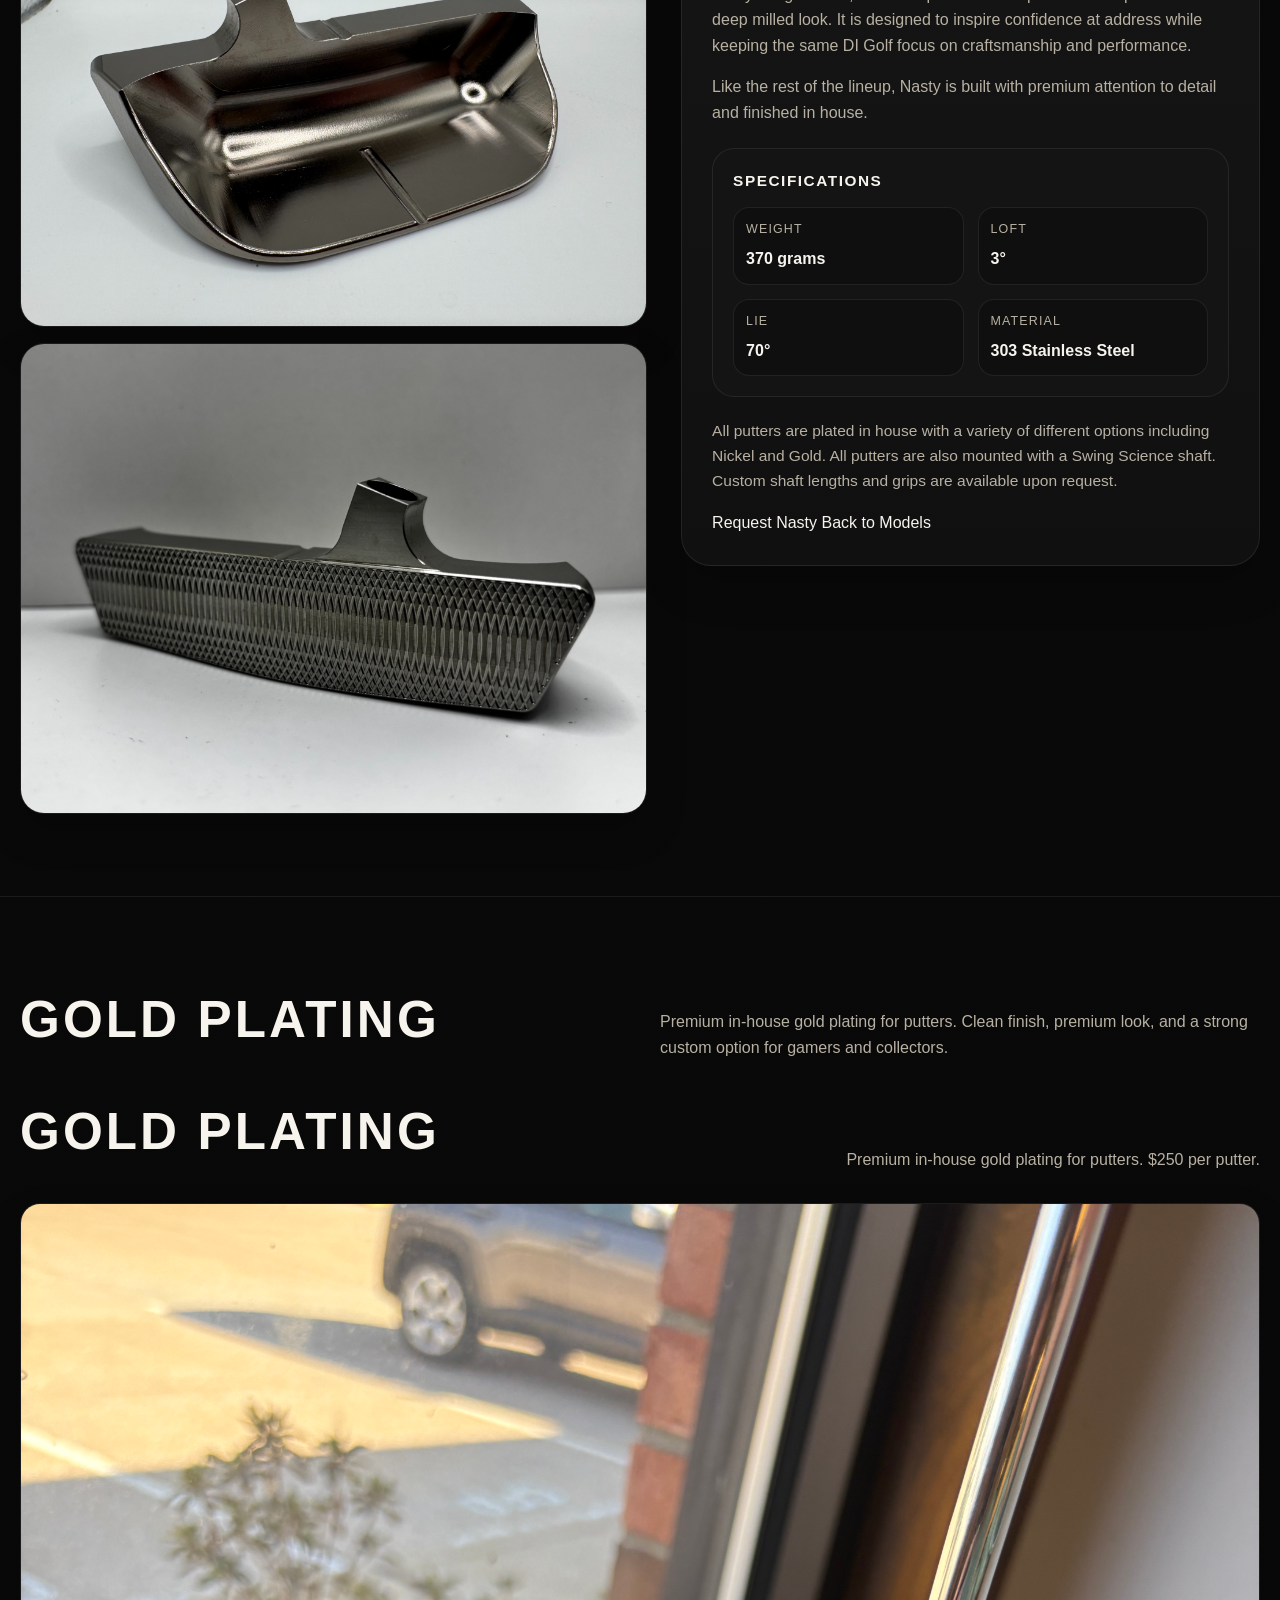
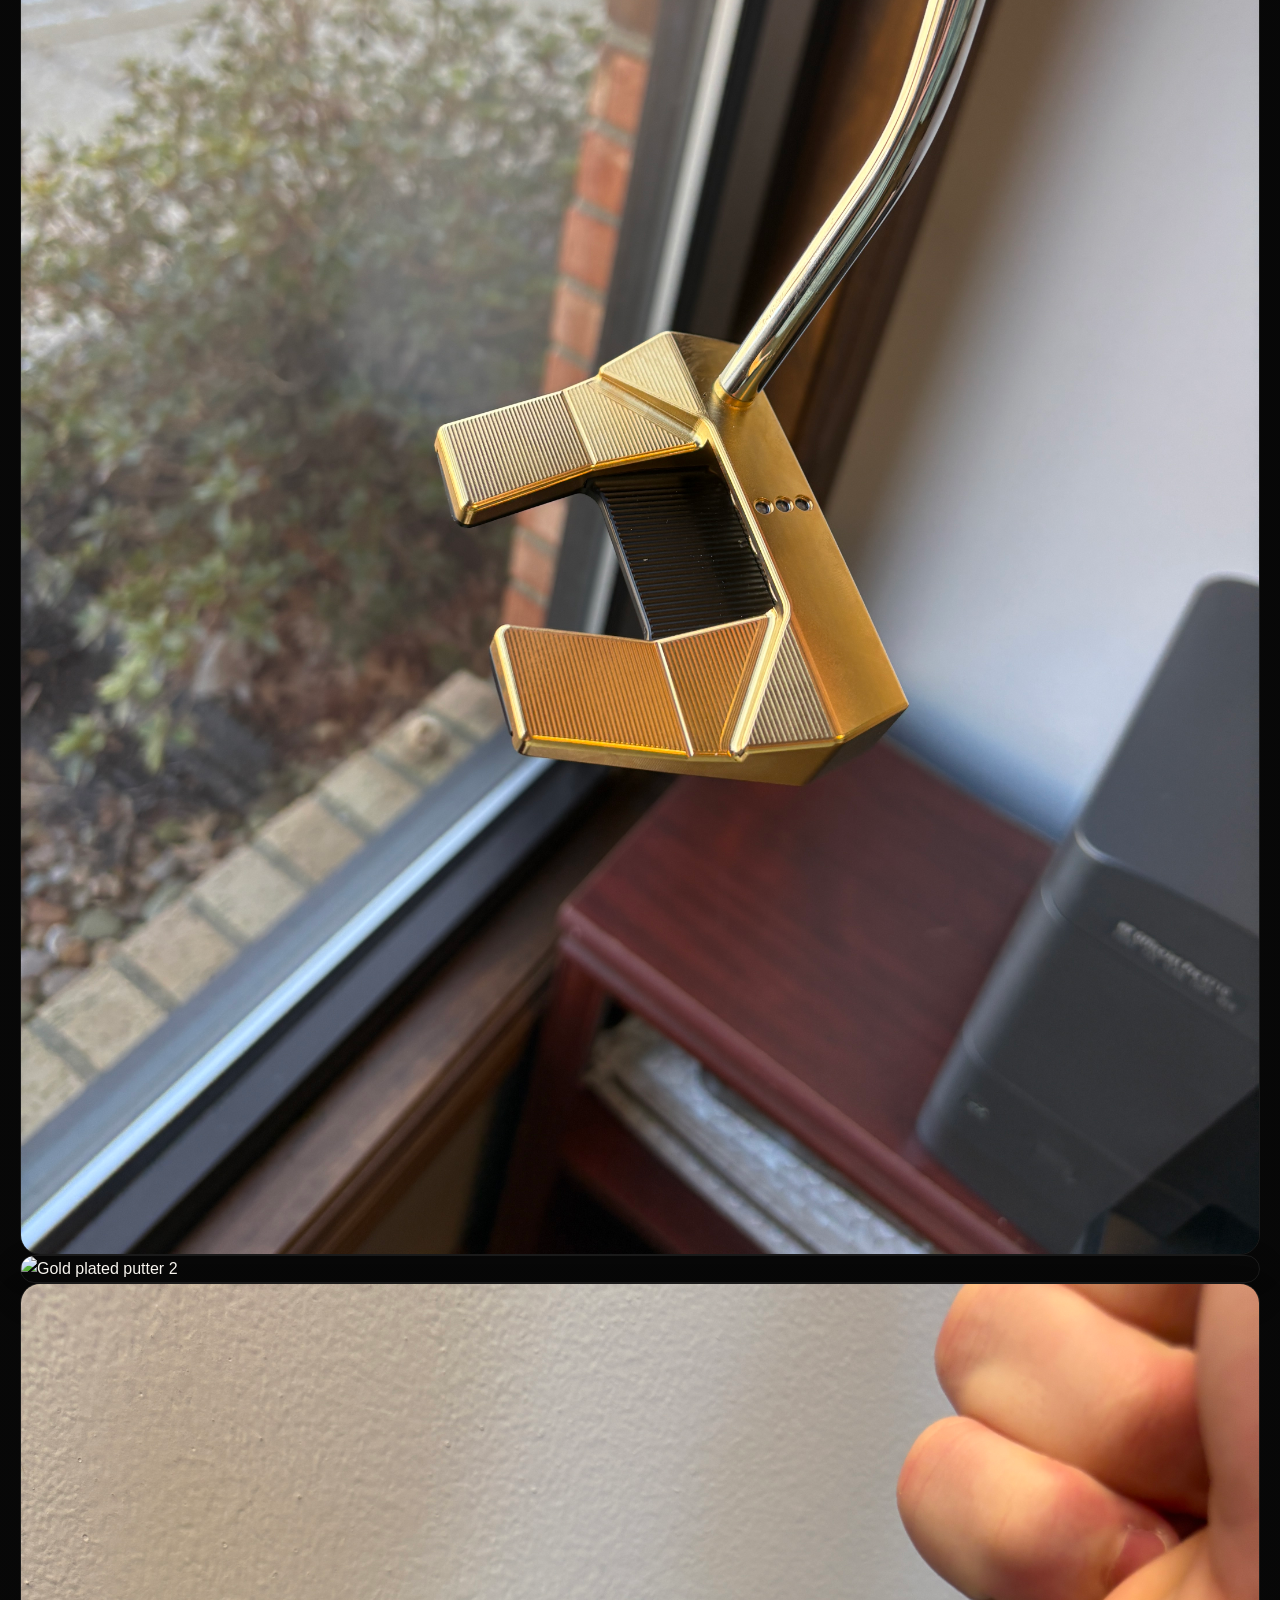
==== commit 77e54e41: "Update index.html" ====
--- a/index.html
+++ b/index.html
@@ -693,29 +693,23 @@
 
             <div class="spec-box">
               <h4>Bulk Pricing</h4>
-              <div class="spec-grid">
-                <div class="spec"><span>Standard</span><strong>$5 Each</strong></div>
-                <div class="spec"><span>50+ Markers</span><strong>$4.50 Each</strong></div>
-                <div class="spec"><span>100+ Markers</span><strong>$4 Each</strong></div>
-                <div class="spec"><span>Minimum Order</span><strong>No Minimum</strong></div>
-              </div>
-            </div>
-                <div class="spec"><span>Clubs</span><strong>Country Clubs</strong></div>
-                <div class="spec"><span>Corporate</span><strong>Company Giveaways</strong></div>
-                <div class="spec"><span>Teams</span><strong>College & High School Teams</strong></div>
-              </div>
-            </div>
-            <p class="note">
-              Pricing depends on quantity, artwork, and finish. Contact DI Golf to start a custom ball marker order.
-            </p>
-      <div class="spec-box">
-  <h4>Bulk Pricing</h4>
+              <h4>Bulk Pricing</h4>
   <div class="spec-grid">
     <div class="spec"><span>1–25 Markers</span><strong>$15 / pc</strong></div>
     <div class="spec"><span>25–50 Markers</span><strong>$10 / pc</strong></div>
     <div class="spec"><span>50+ Markers</span><strong>$7 / pc</strong></div>
     <div class="spec"><span>100+ Markers</span><strong>$5 / pc</strong></div>
   </div>
+            </div>
+                <div class="spec"><span>Clubs</span><strong>Country Clubs</strong></div>
+                <div class="spec"><span>Corporate</span><strong>Company Giveaways</strong></div>
+                <div class="spec"><span>Teams</span><strong>College & High School Teams</strong></div>
+              </div>
+            </div>
+            <p class="note">
+              Pricing depends on quantity, artwork, and finish. Contact DI Golf to start a custom ball marker order.
+            </p>
+
 </div>
             <div class="spec-box">
               <h4>Request Quote</h4>
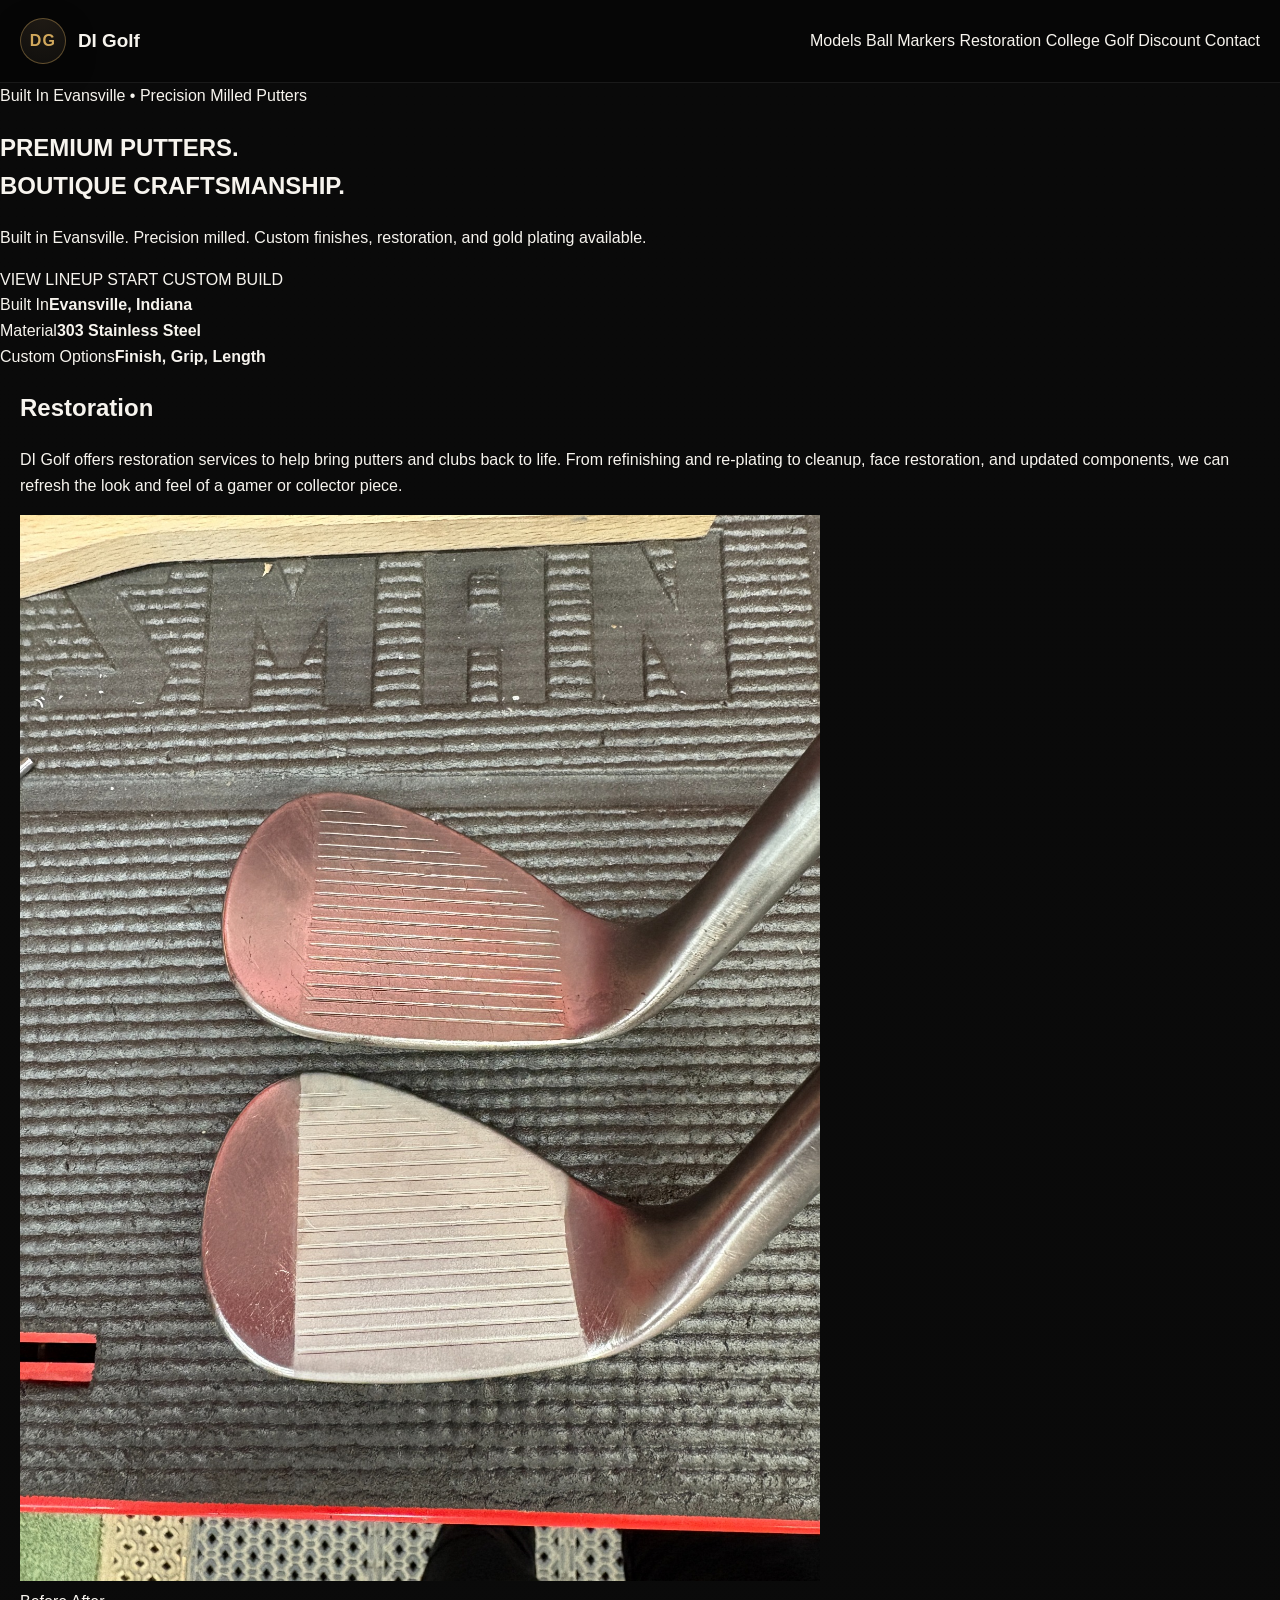
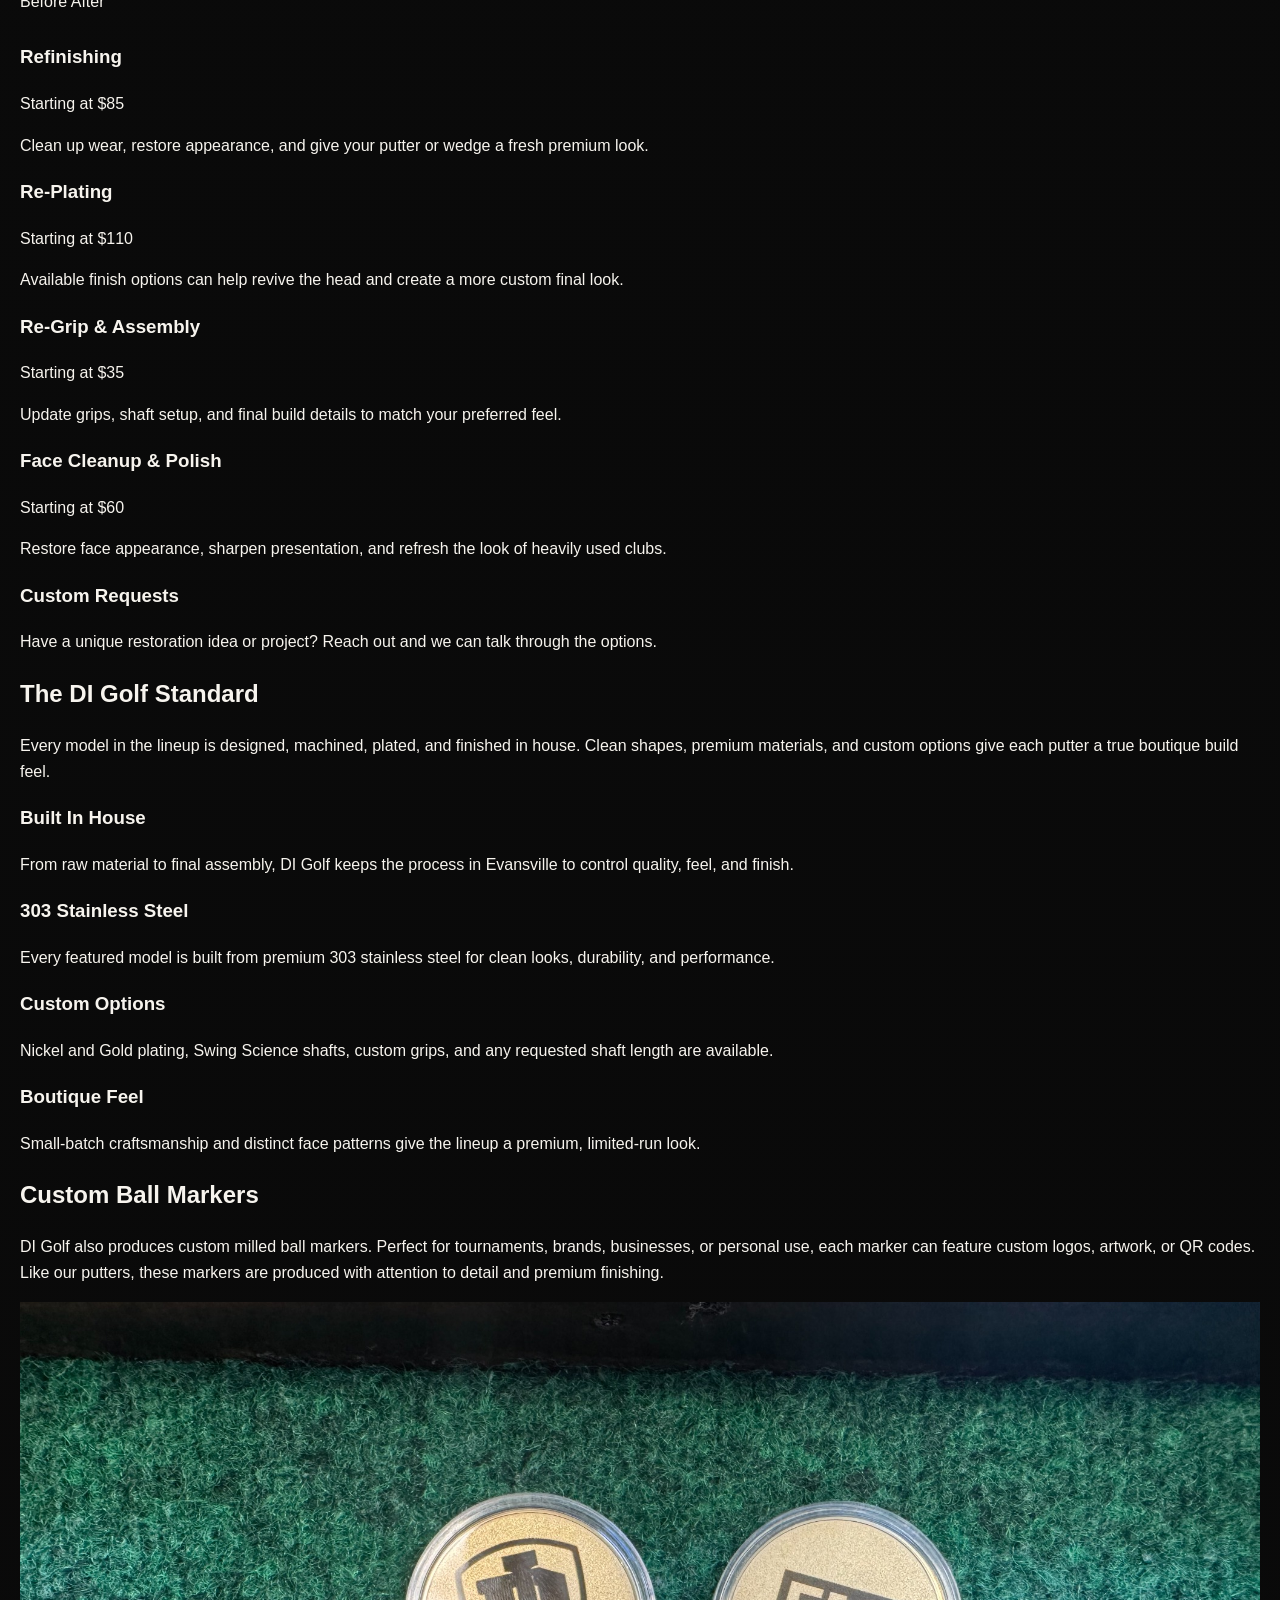
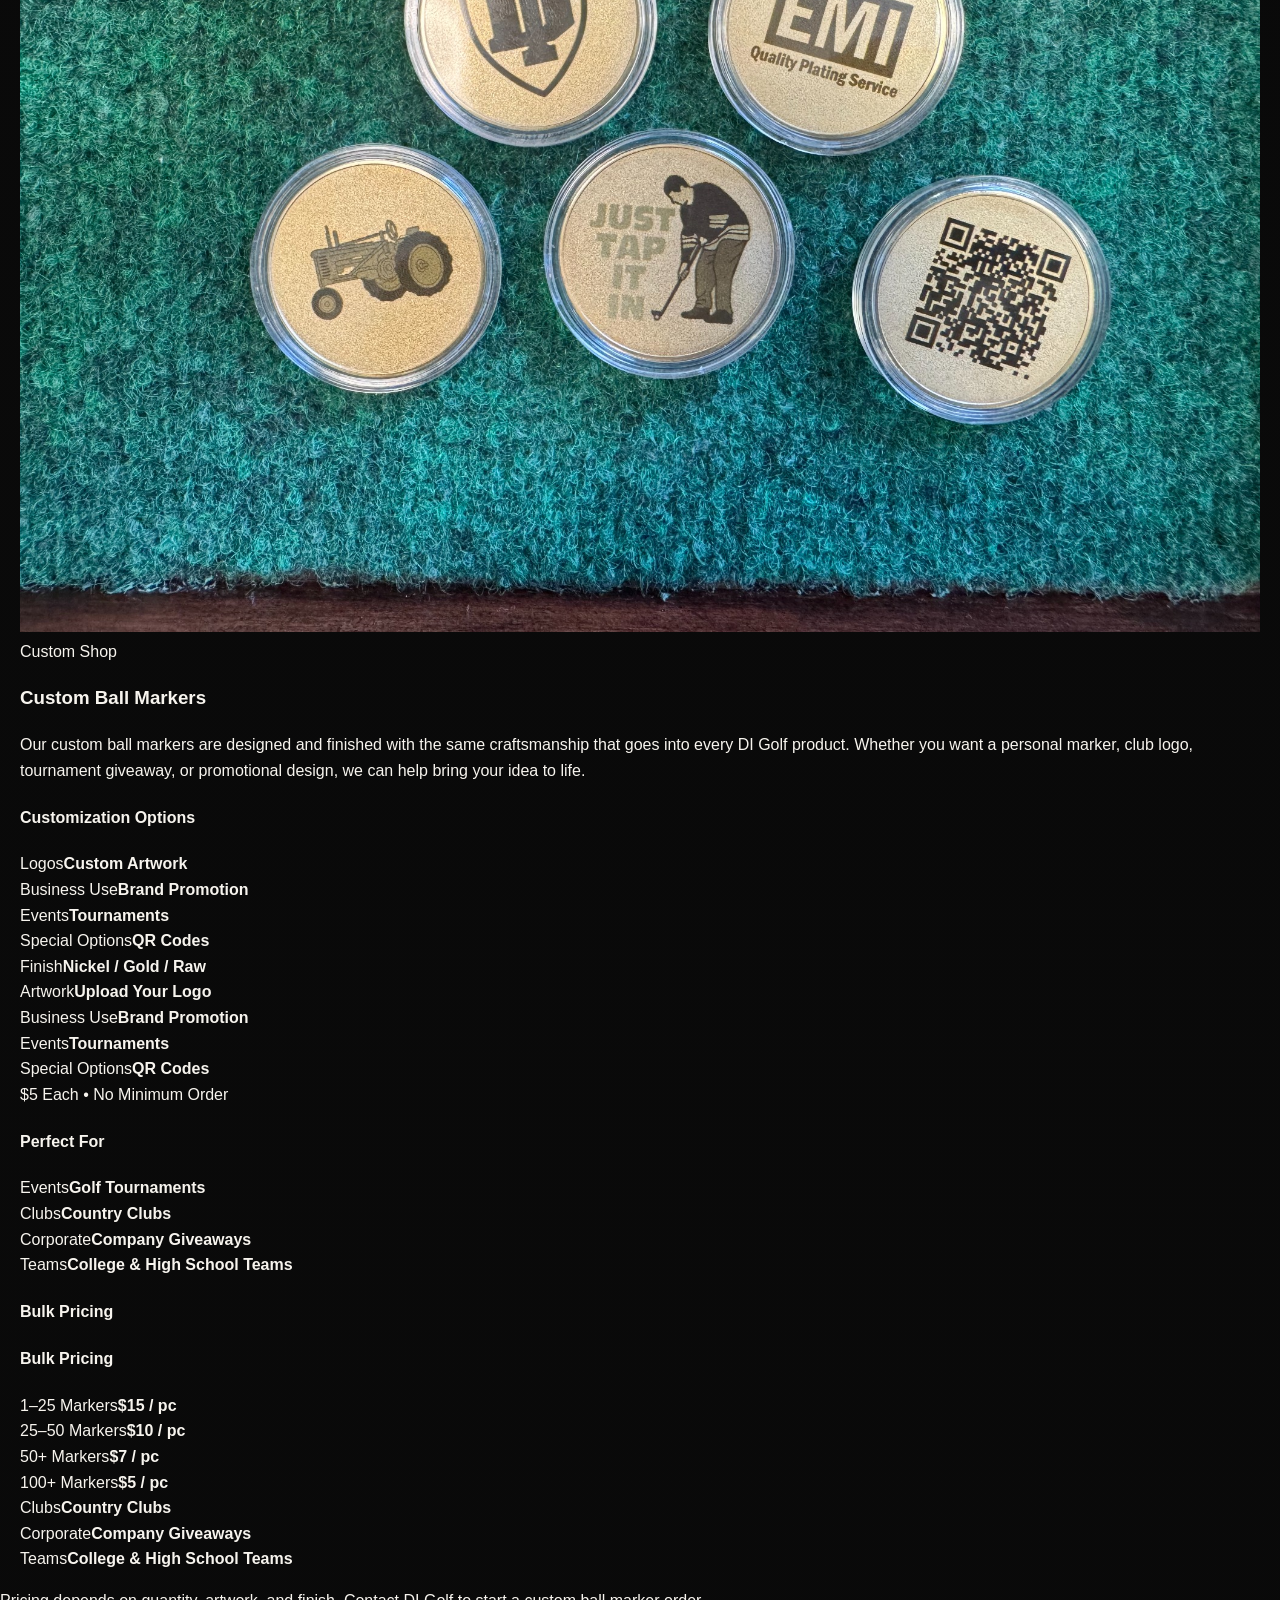
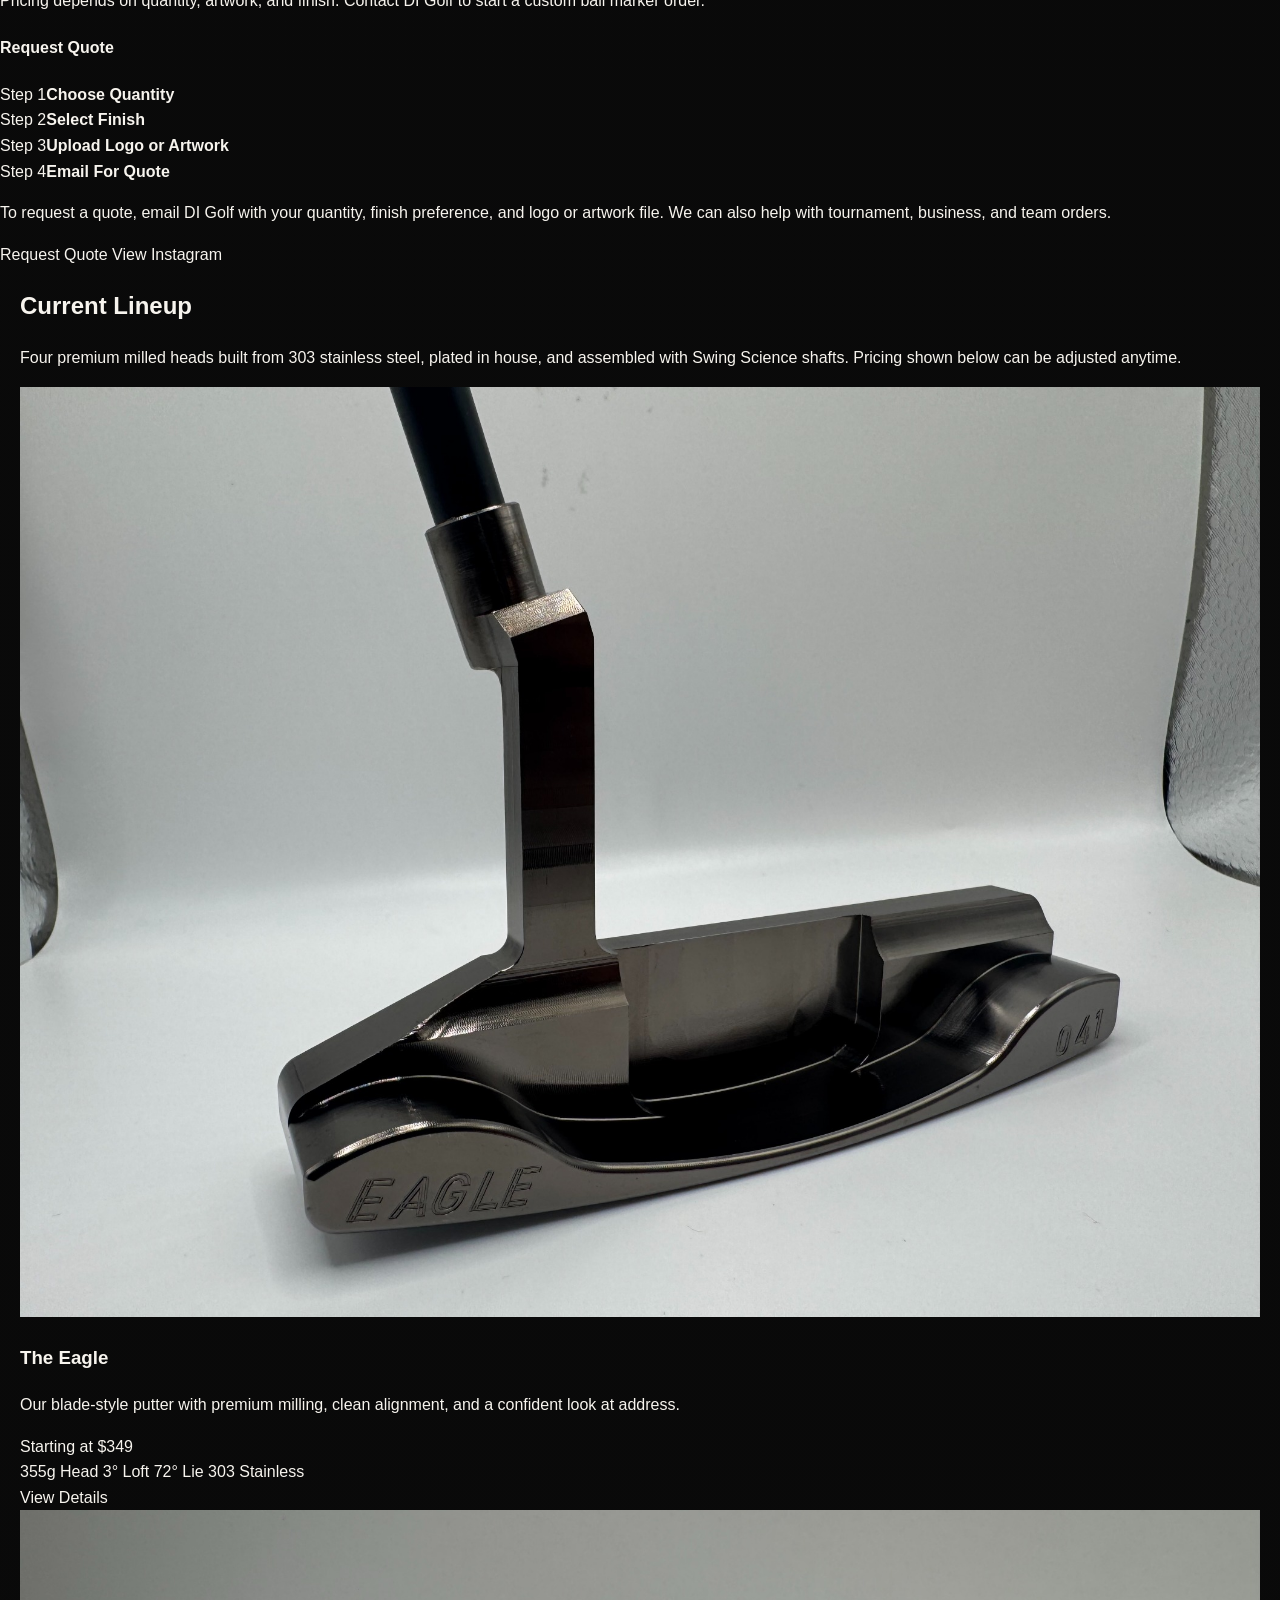
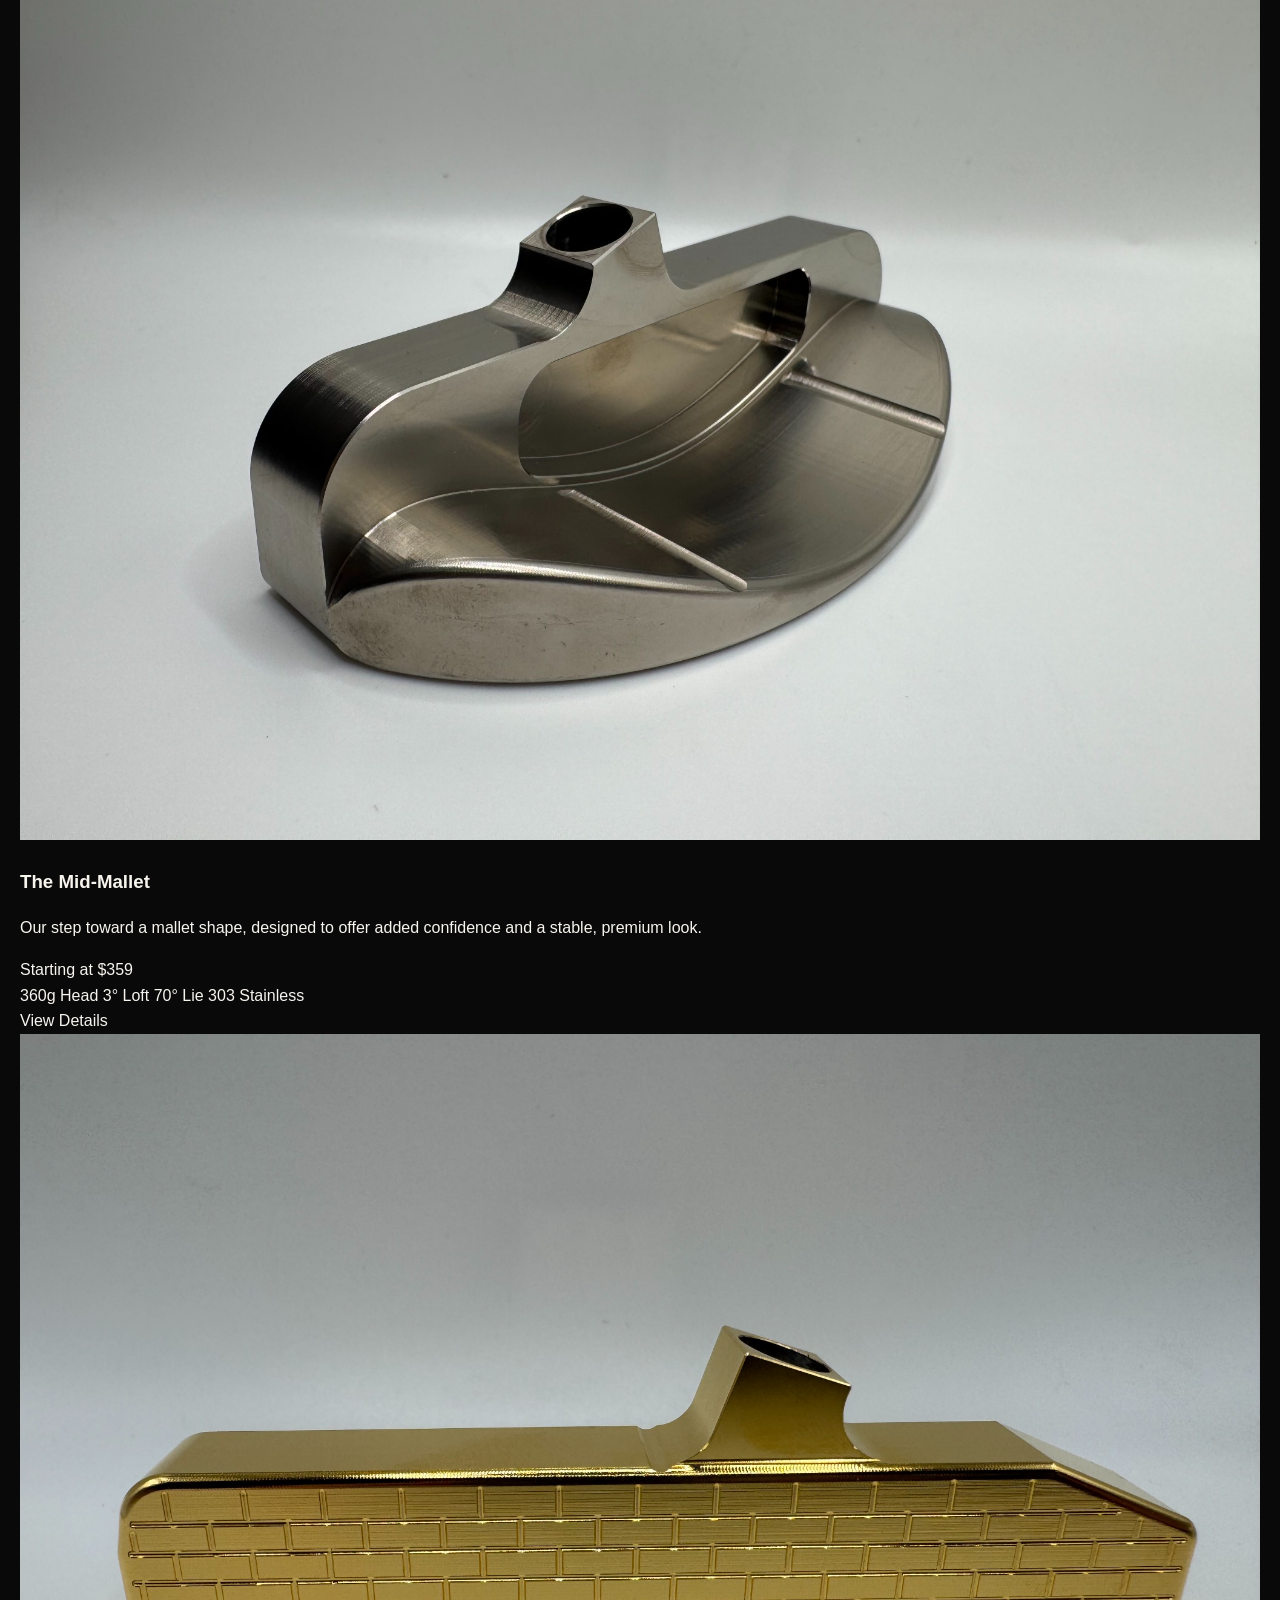
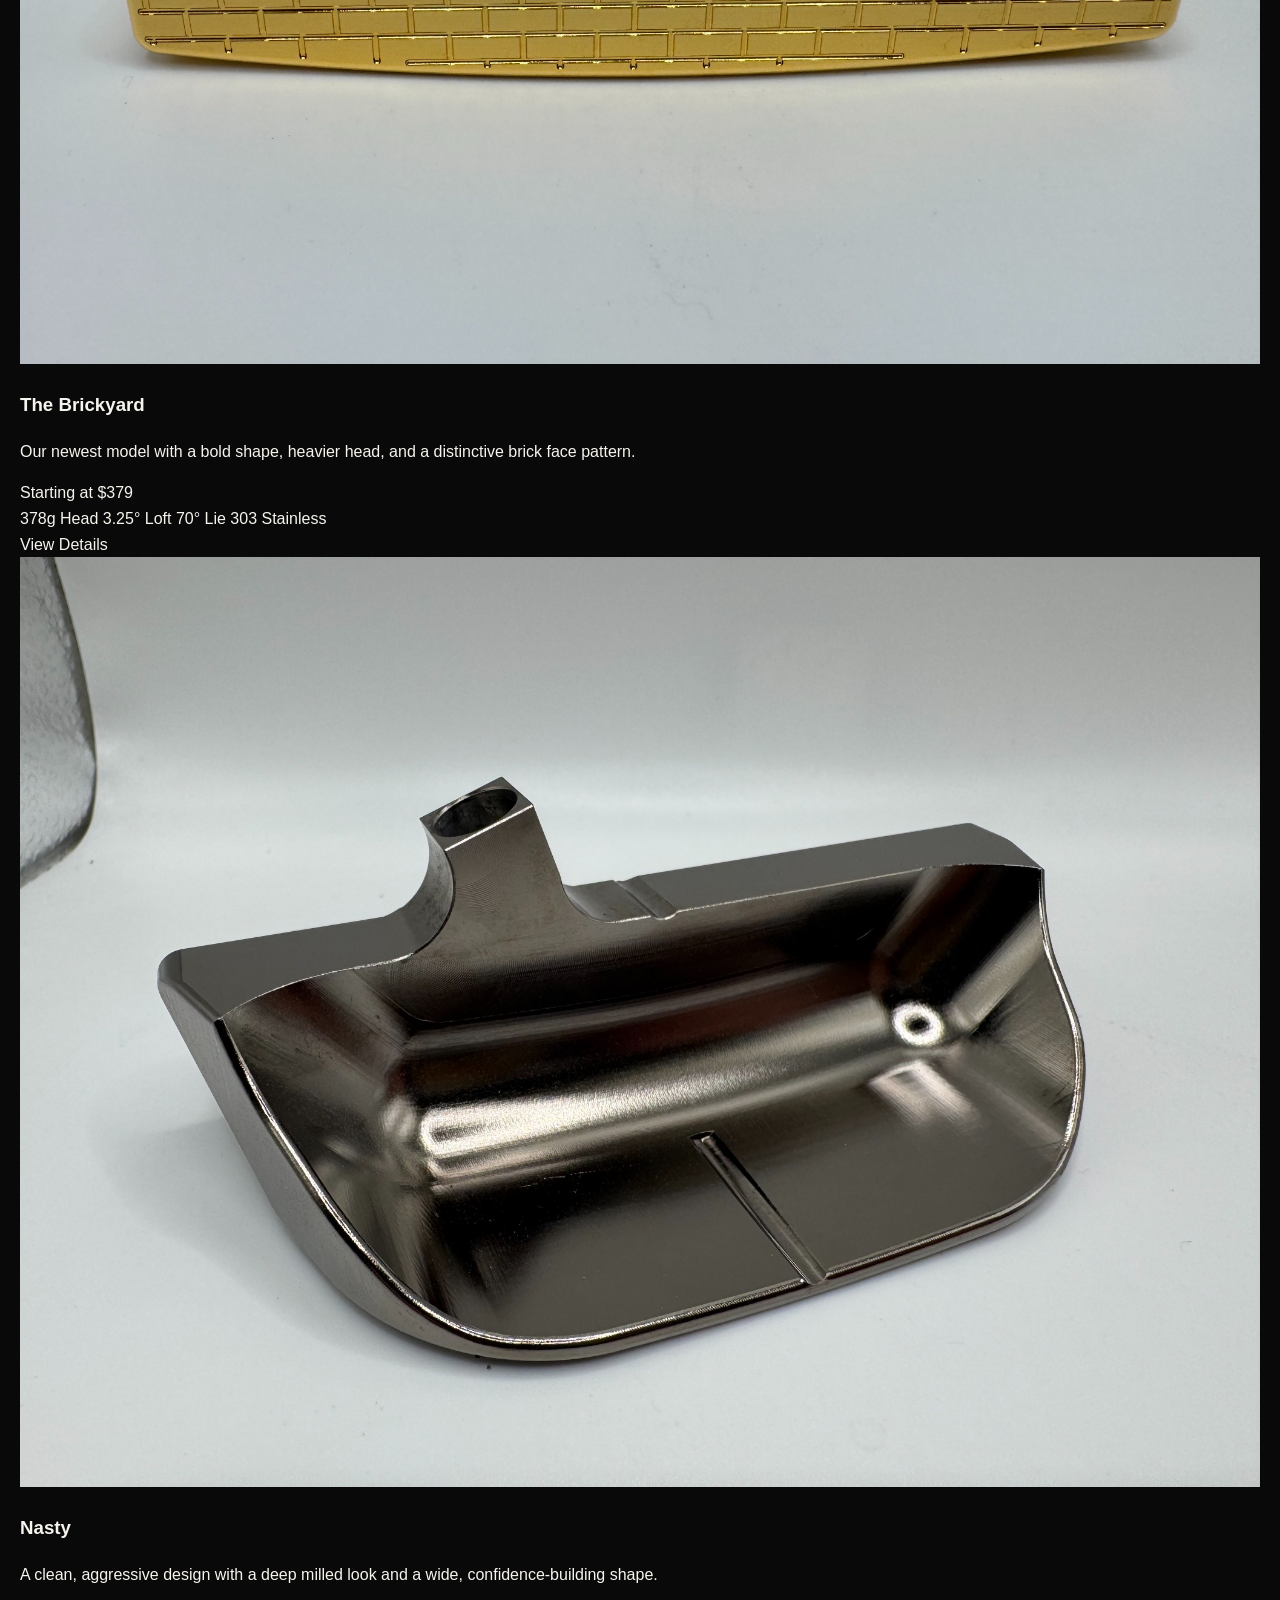
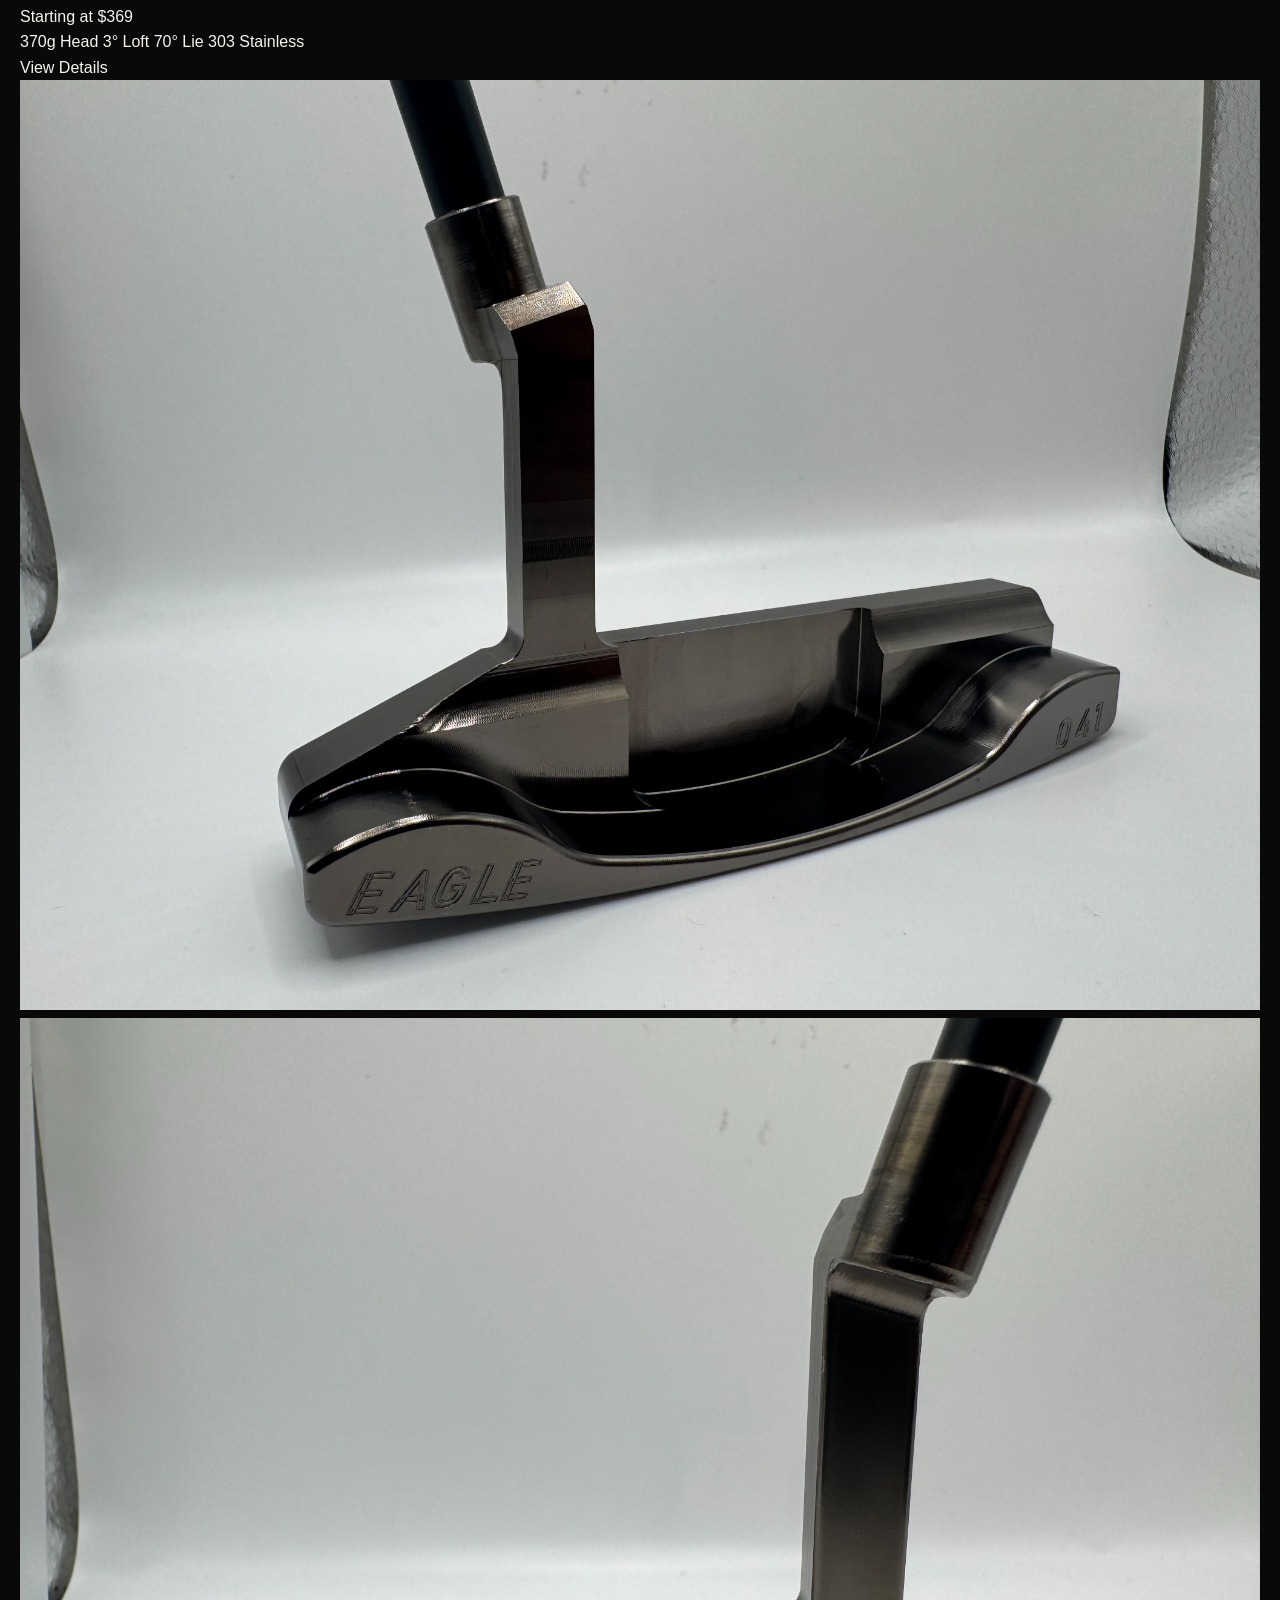
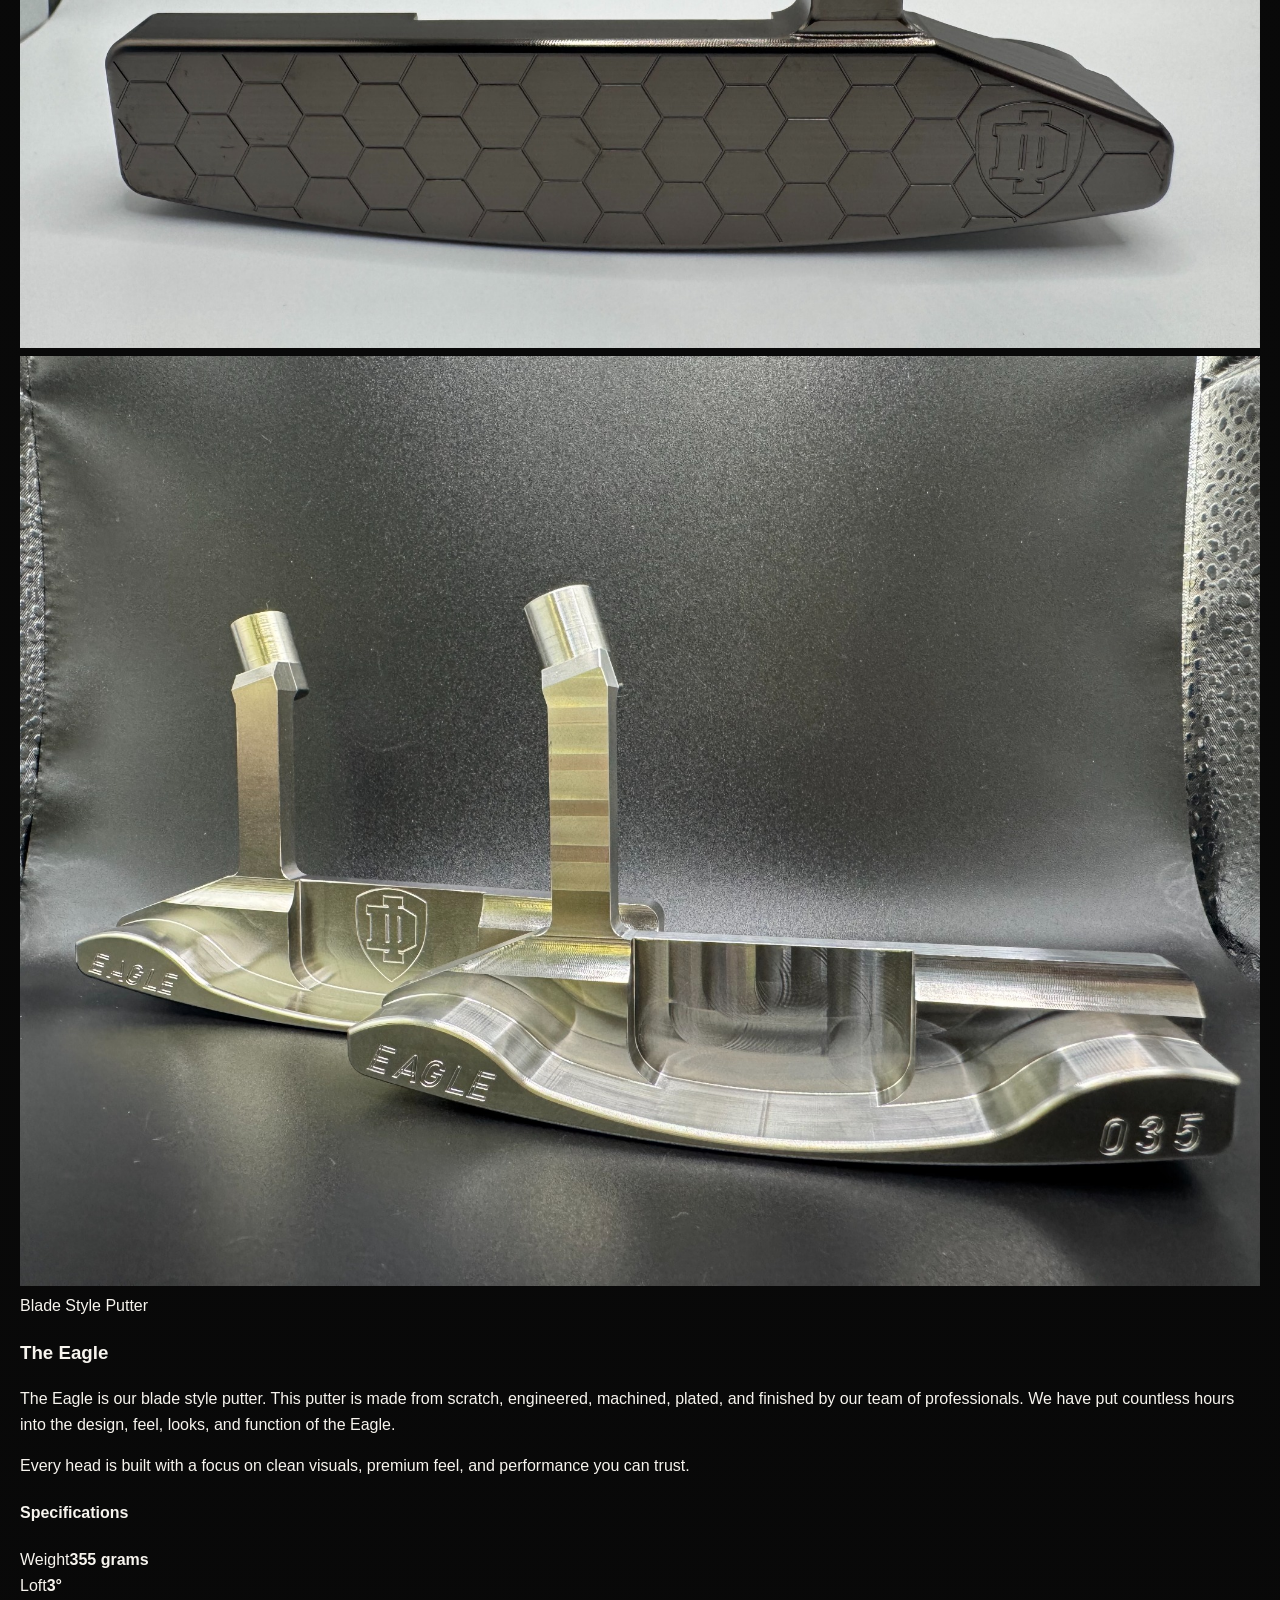
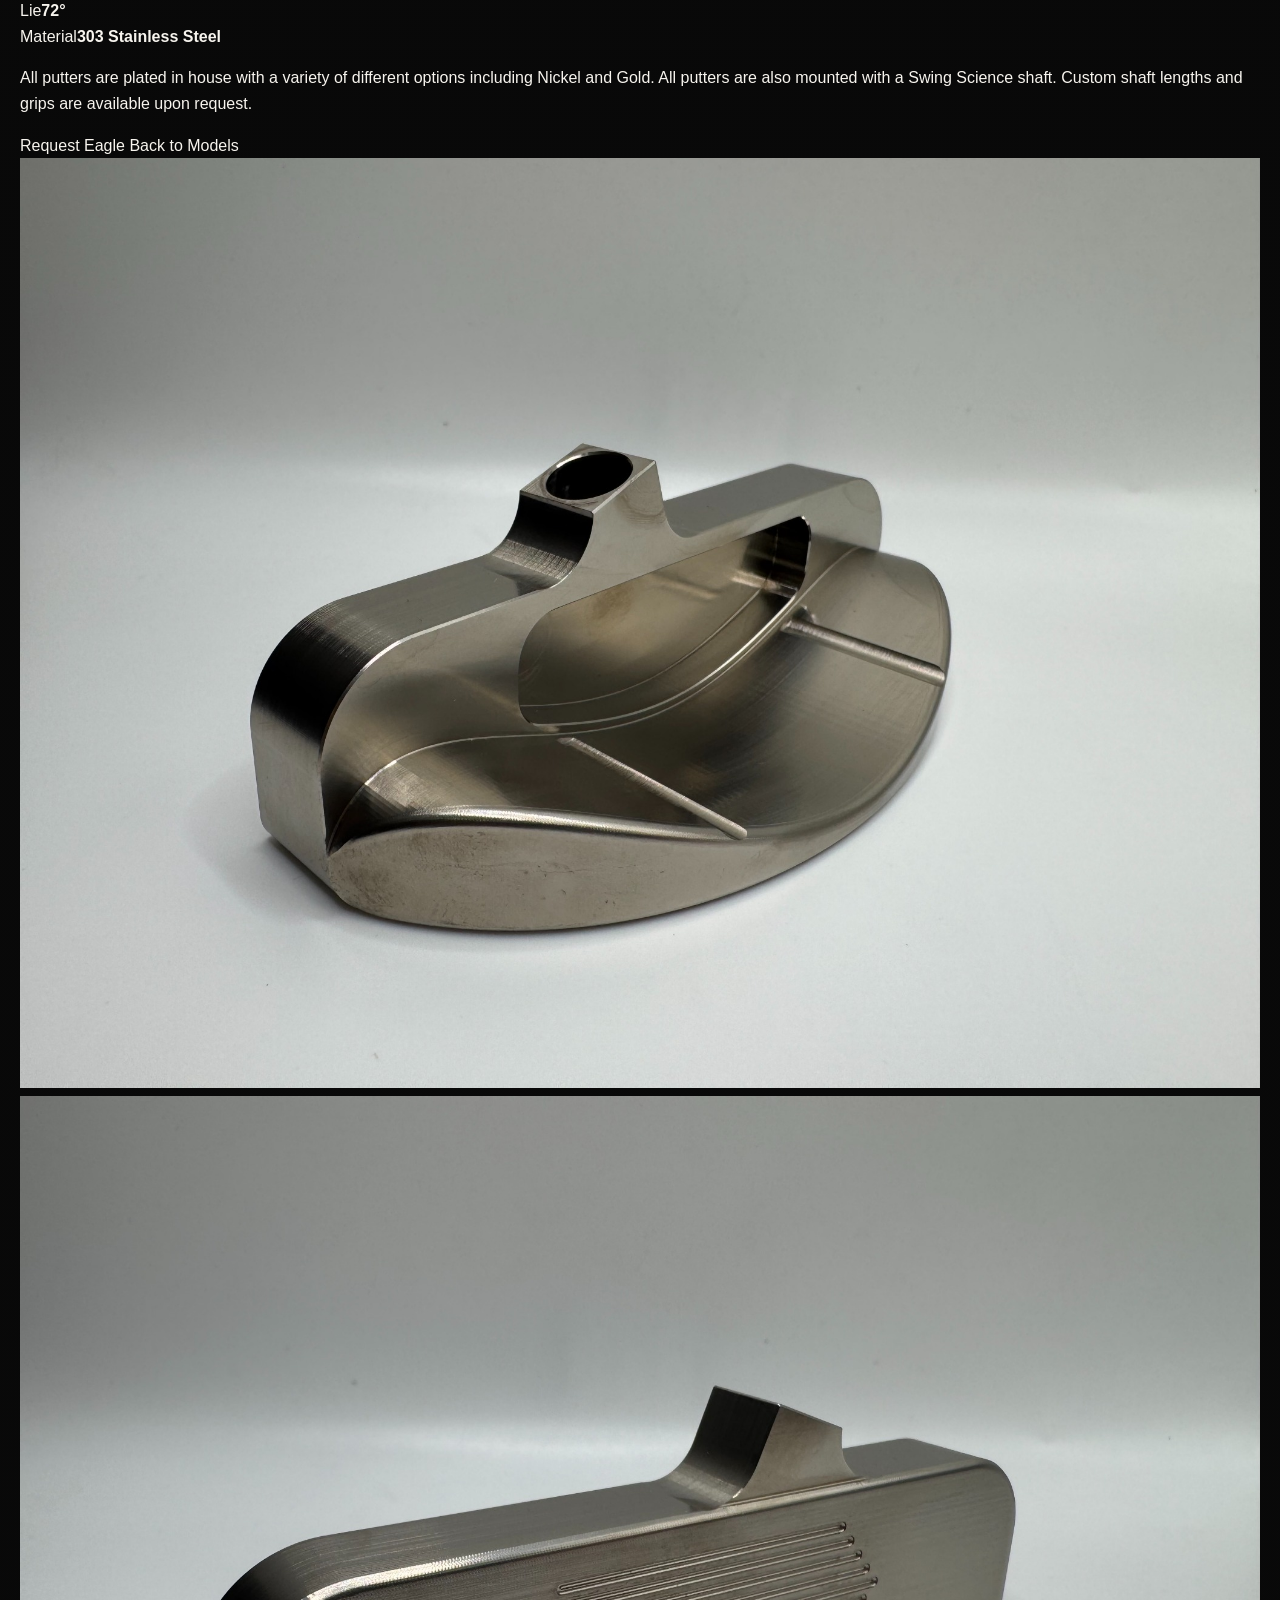
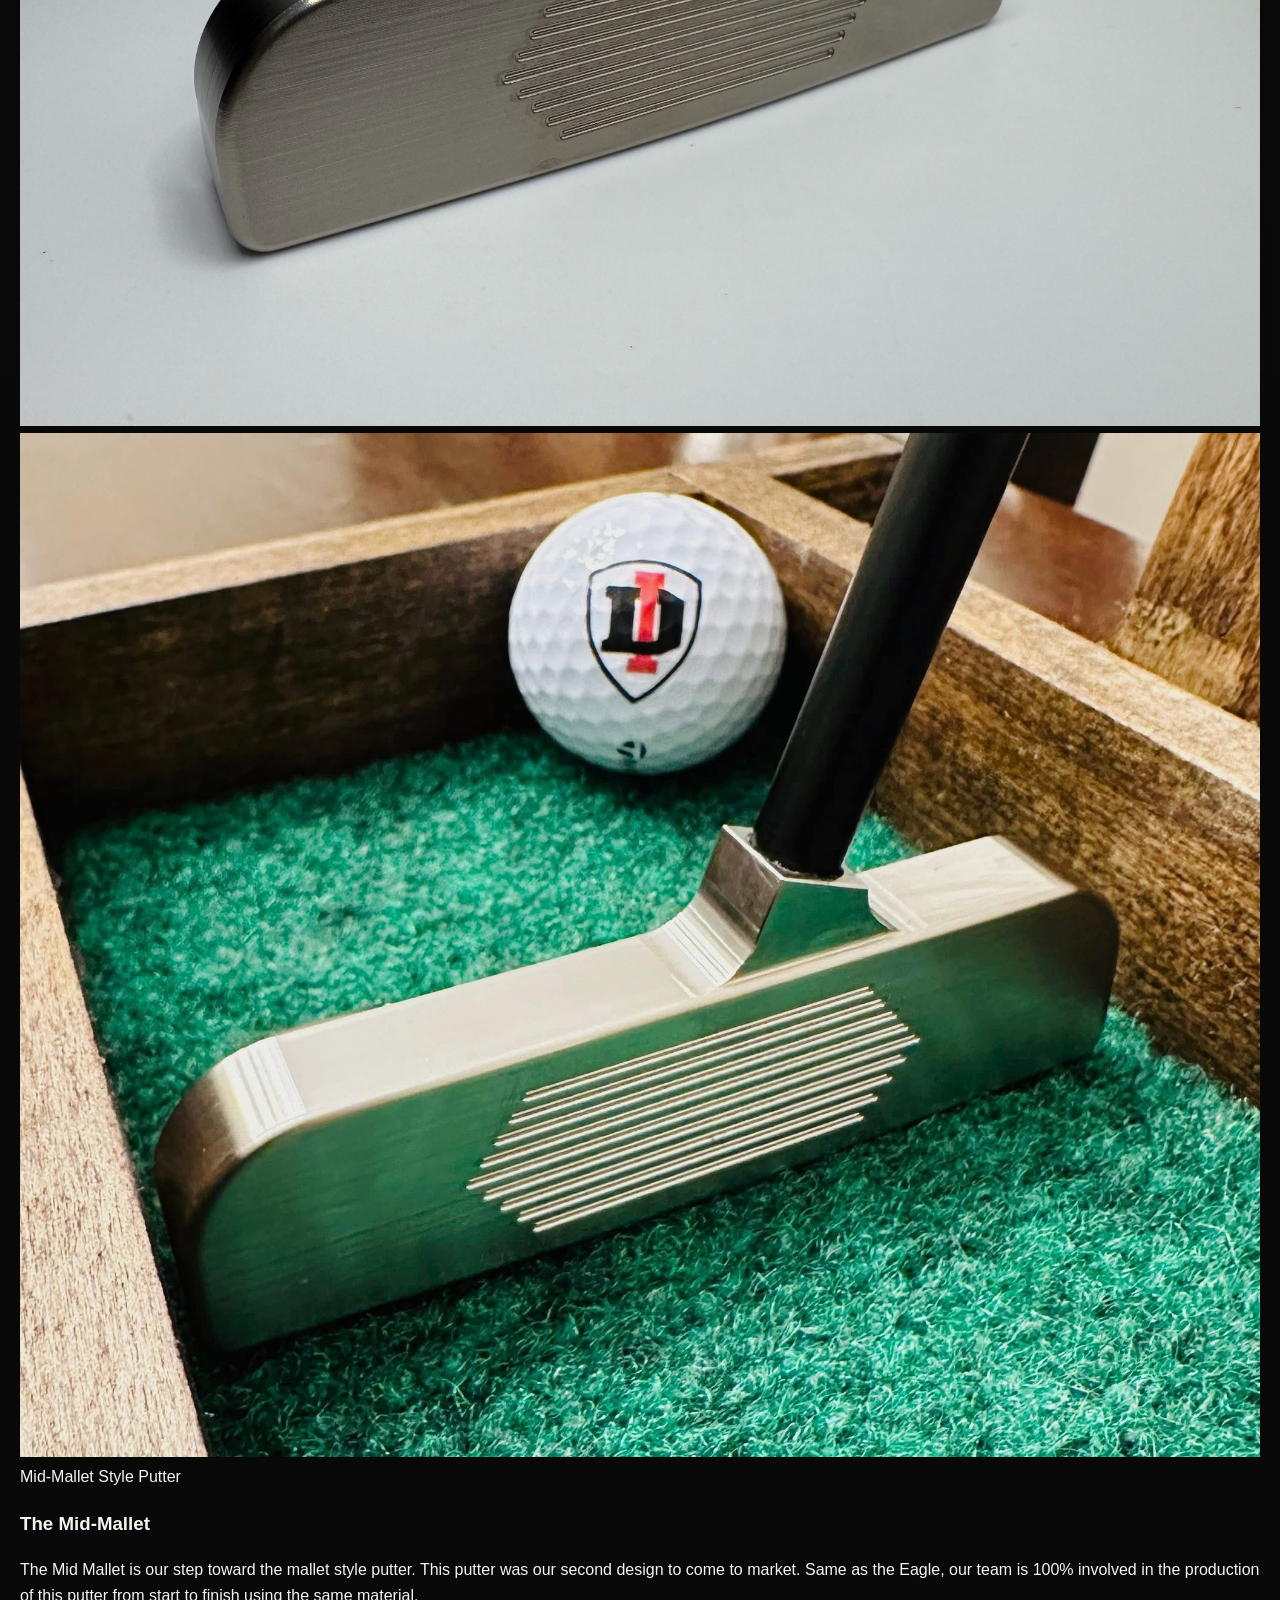
==== commit 362cf48c: "Update index.html" ====
--- a/index.html
+++ b/index.html
@@ -74,6 +74,82 @@
     .brand {
       font-size: 1.18rem;
       font-weight: 700;
+</html>
+<html lang="en">
+<head>
+  <meta charset="UTF-8" />
+  <meta name="viewport" content="width=device-width, initial-scale=1.0" />
+  <title>DI Golf | Precision Milled Putters</title>
+  <style>
+    :root {
+      --bg: #070707;
+      --panel: #111111;
+      --panel-2: #171717;
+      --text: #f7f4ee;
+      --muted: #b8b1a3;
+      --line: rgba(255,255,255,0.08);
+      --accent: #d1a85c;
+      --max: 1240px;
+    }
+
+    * { box-sizing: border-box; }
+    html { scroll-behavior: smooth; }
+    body {
+      margin: 0;
+      font-family: Arial, Helvetica, sans-serif;
+      background: linear-gradient(180deg, #0a0a0a 0%, #070707 100%);
+      color: var(--text);
+      line-height: 1.6;
+    }
+
+    a { color: inherit; text-decoration: none; }
+    img { max-width: 100%; }
+
+    .container {
+      width: min(var(--max), calc(100% - 36px));
+      margin: 0 auto;
+    }
+
+    header {
+      position: sticky;
+      top: 0;
+      z-index: 50;
+      backdrop-filter: blur(14px);
+      background: rgba(7,7,7,0.82);
+      border-bottom: 1px solid var(--line);
+    }
+
+    .nav {
+      display: flex;
+      align-items: center;
+      justify-content: space-between;
+      padding: 18px 0;
+    }
+
+    .brand-wrap {
+      display: flex;
+      align-items: center;
+      gap: 12px;
+    }
+
+    .brand-logo {
+      width: 46px;
+      height: 46px;
+      border-radius: 50%;
+      border: 1px solid rgba(209,168,92,0.4);
+      display: grid;
+      place-items: center;
+      color: var(--accent);
+      font-weight: 700;
+      letter-spacing: 0.08em;
+      background: radial-gradient(circle at top, #1f1a14 0%, #100f0d 100%);
+      box-shadow: 0 10px 30px rgba(0,0,0,0.35);
+      flex-shrink: 0;
+    }
+
+    .brand {
+      font-size: 1.18rem;
+      font-weight: 700;
       letter-spacing: 0.22em;
       text-transform: uppercase;
     }
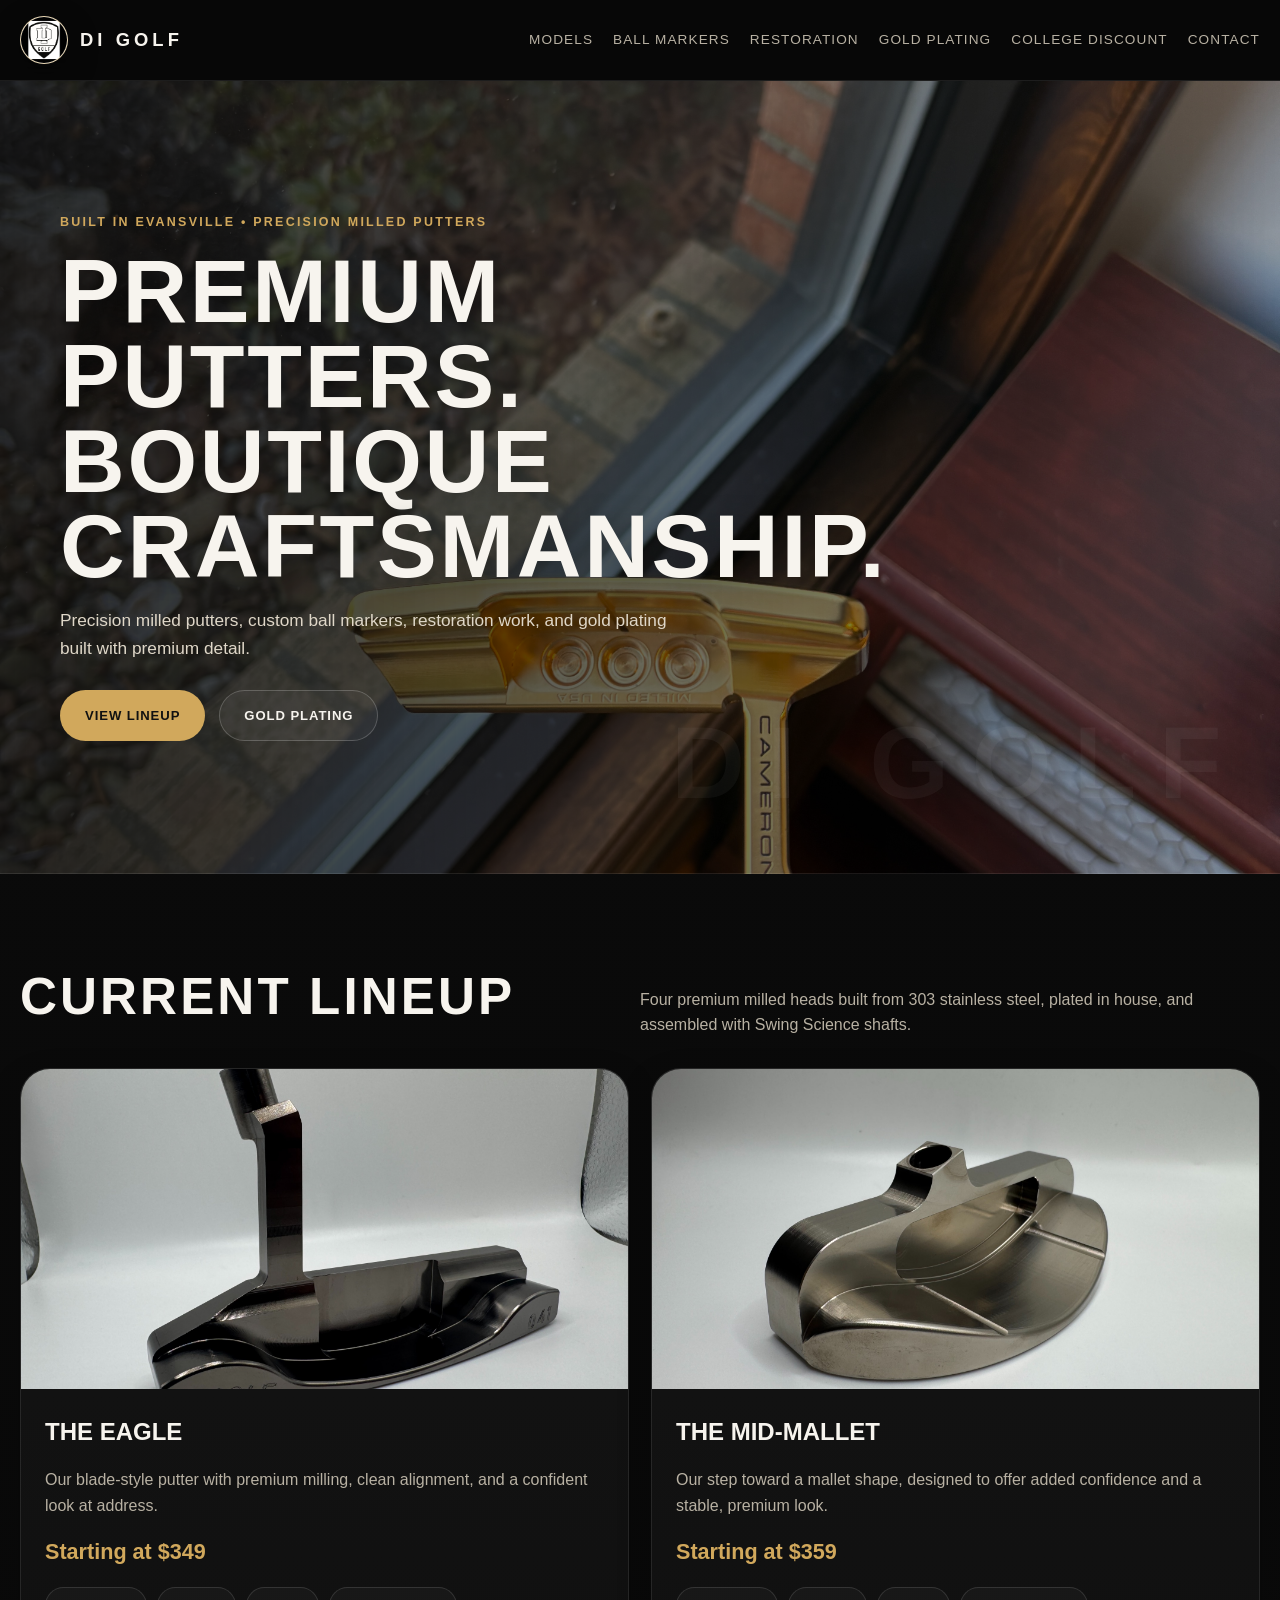
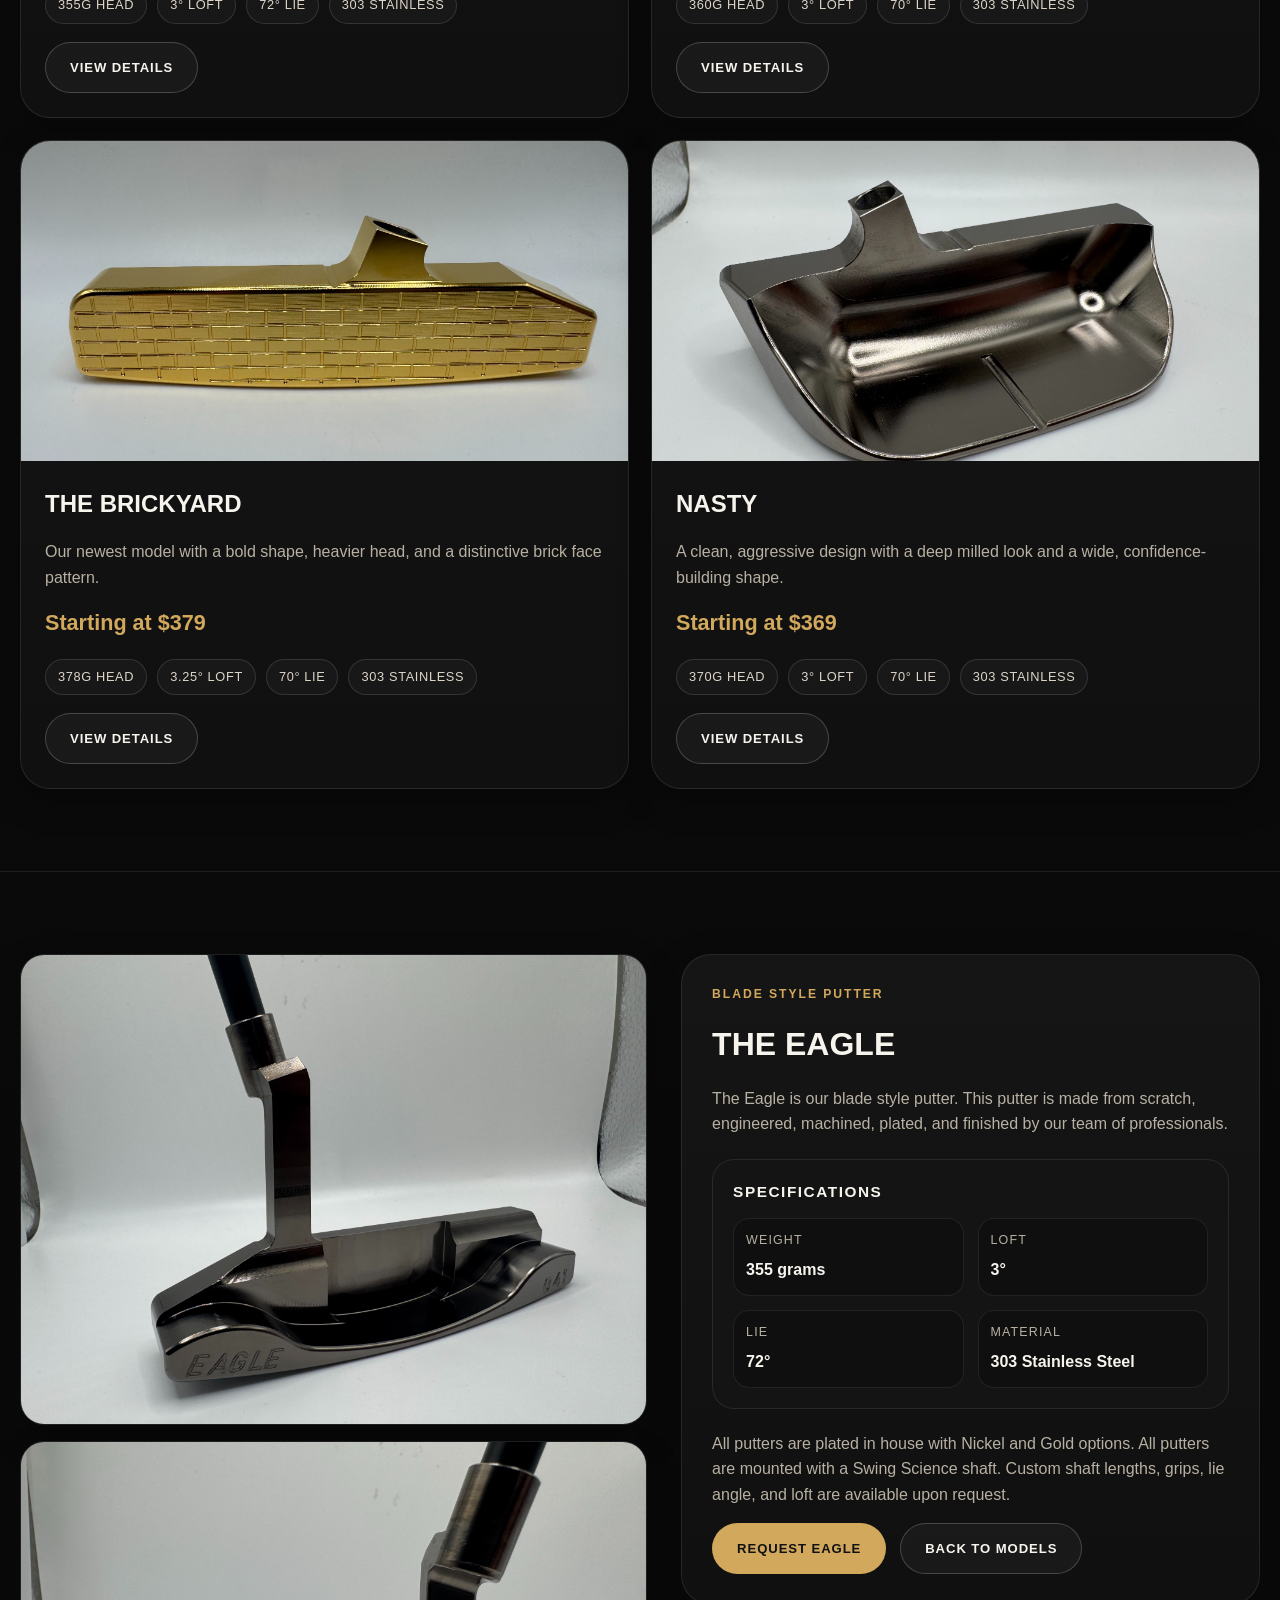
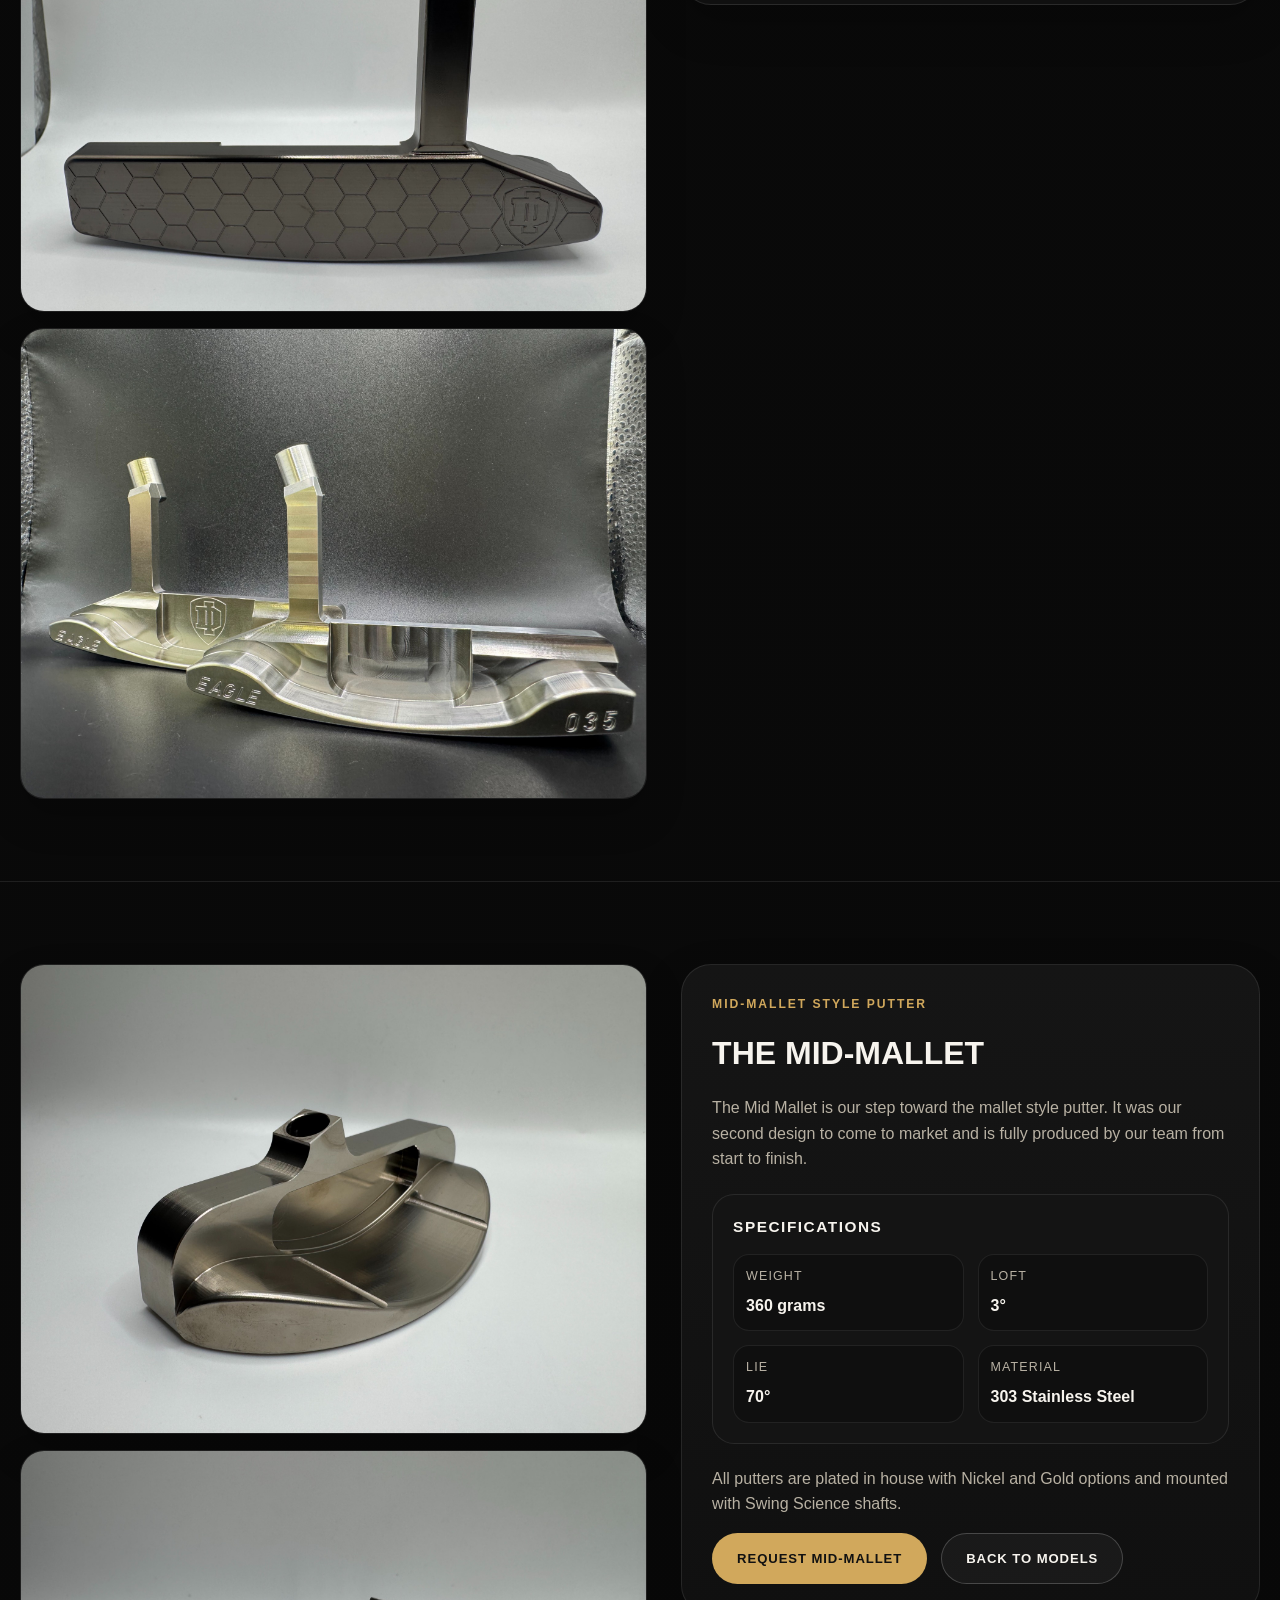
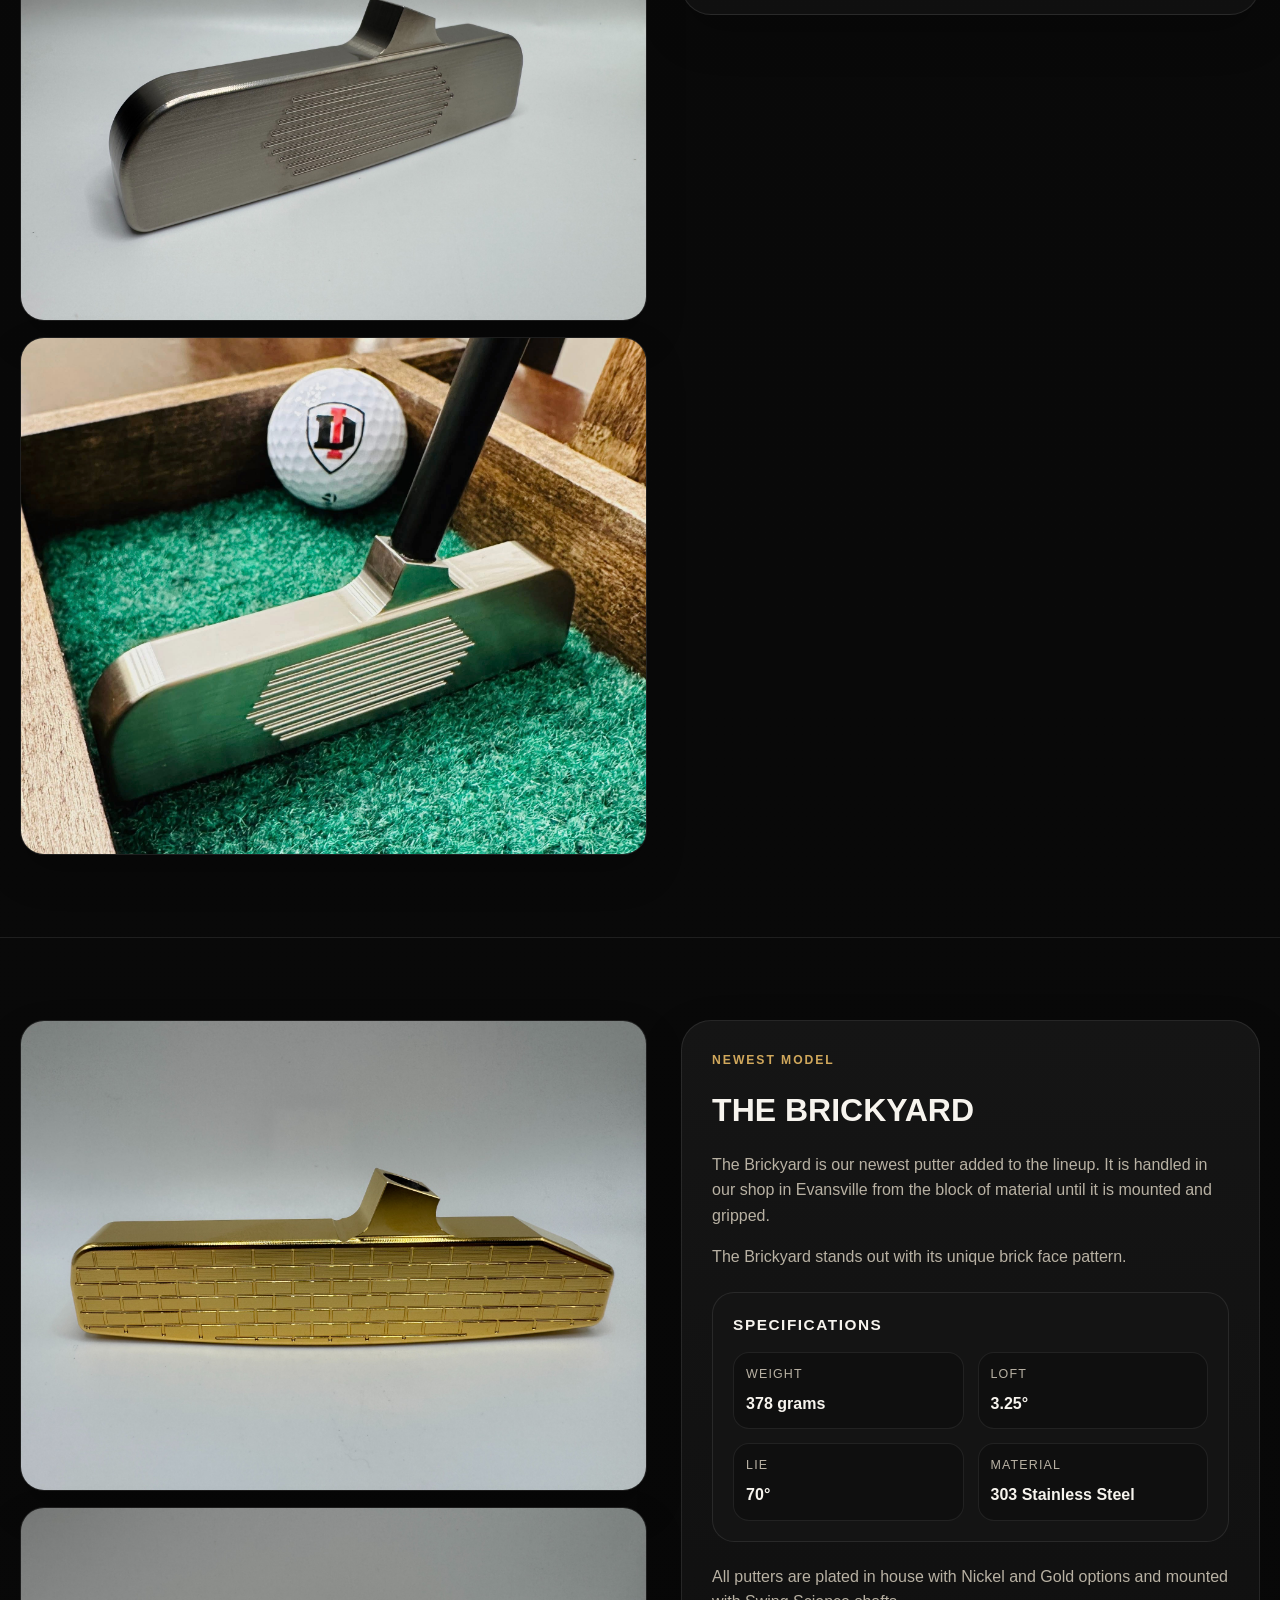
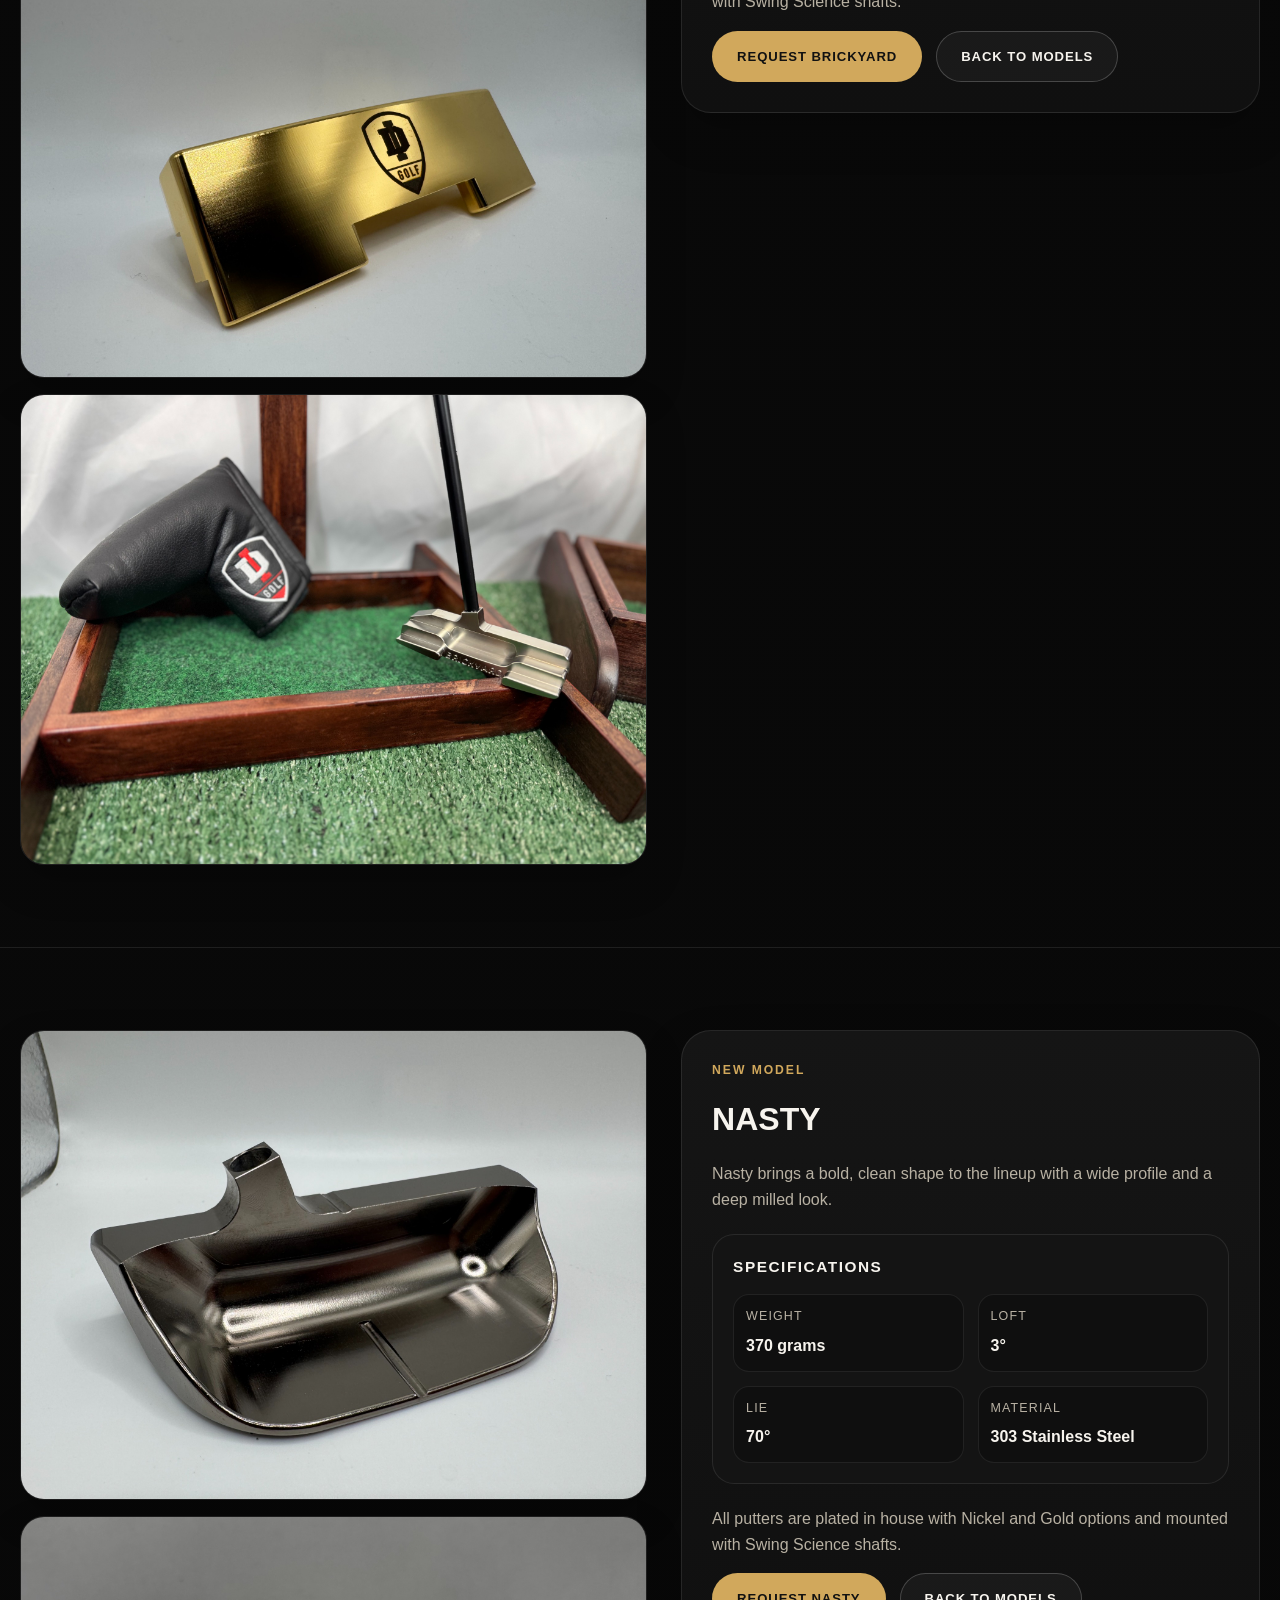
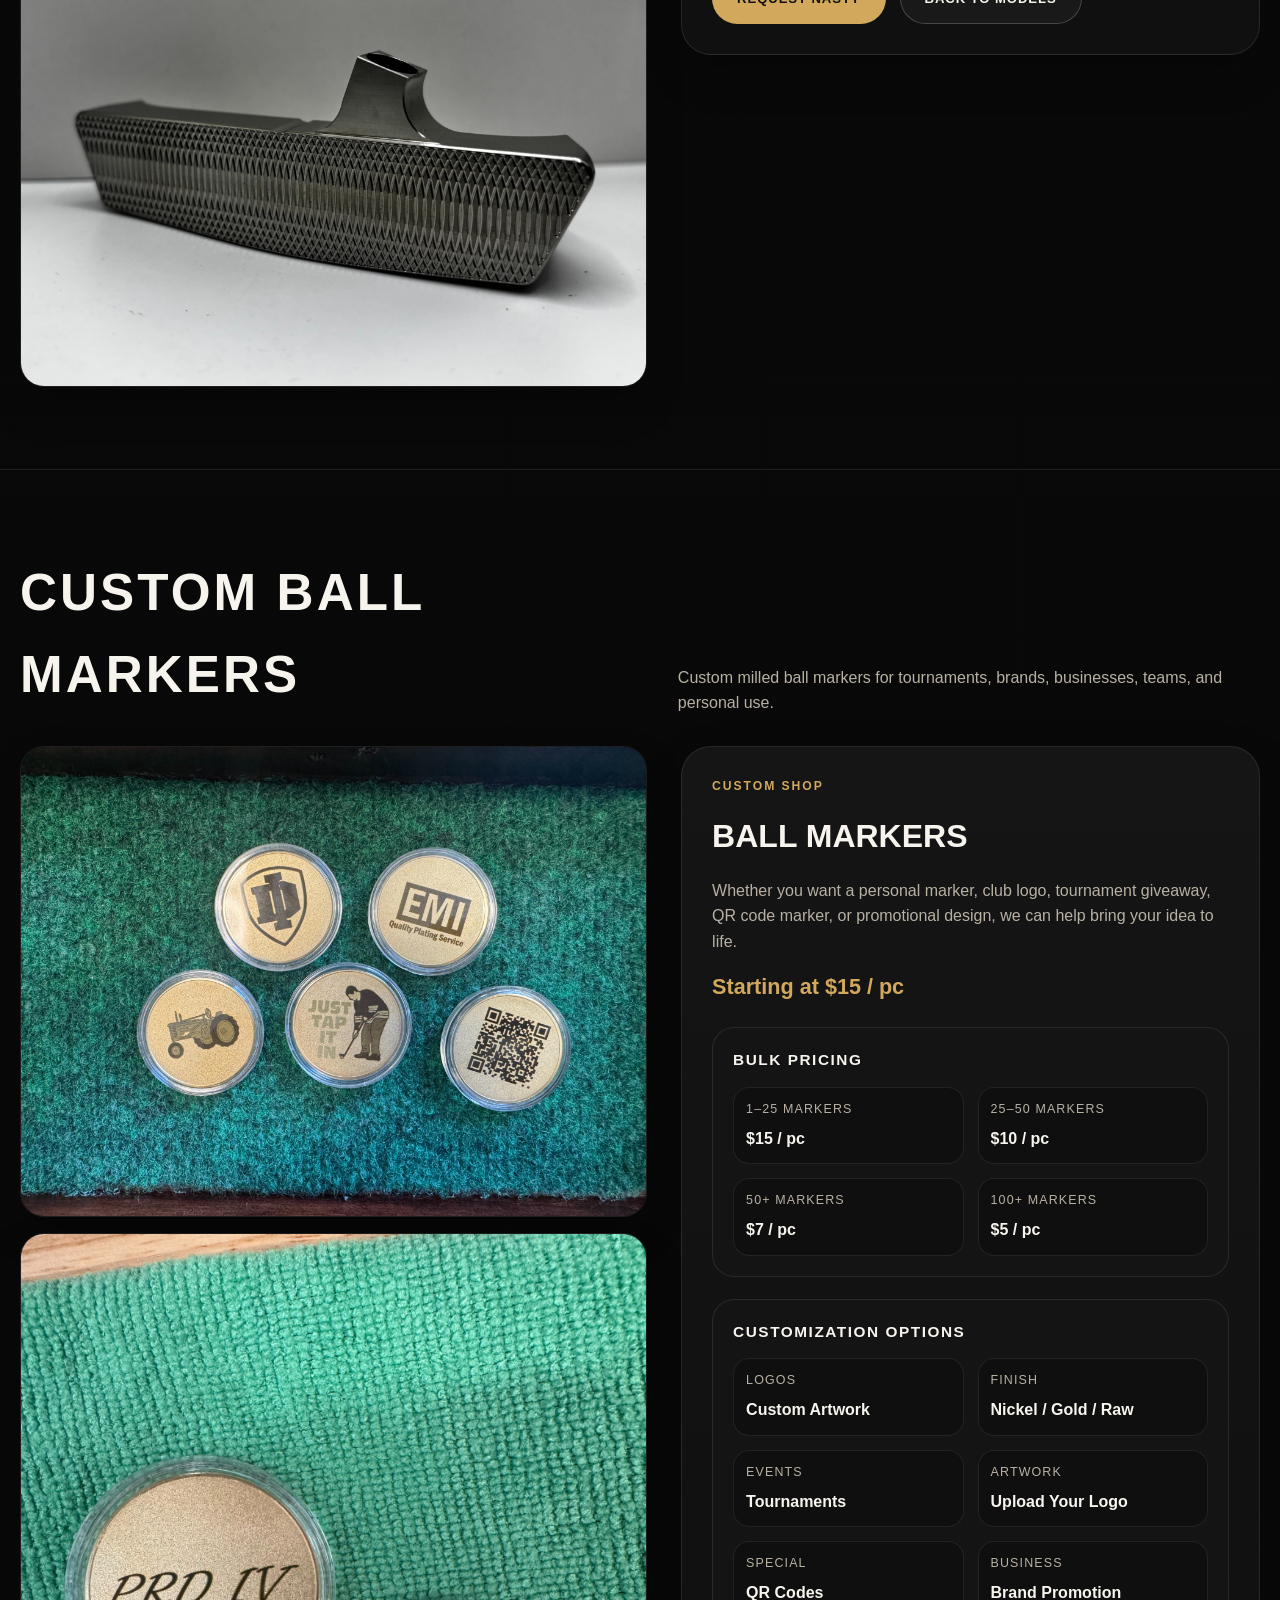
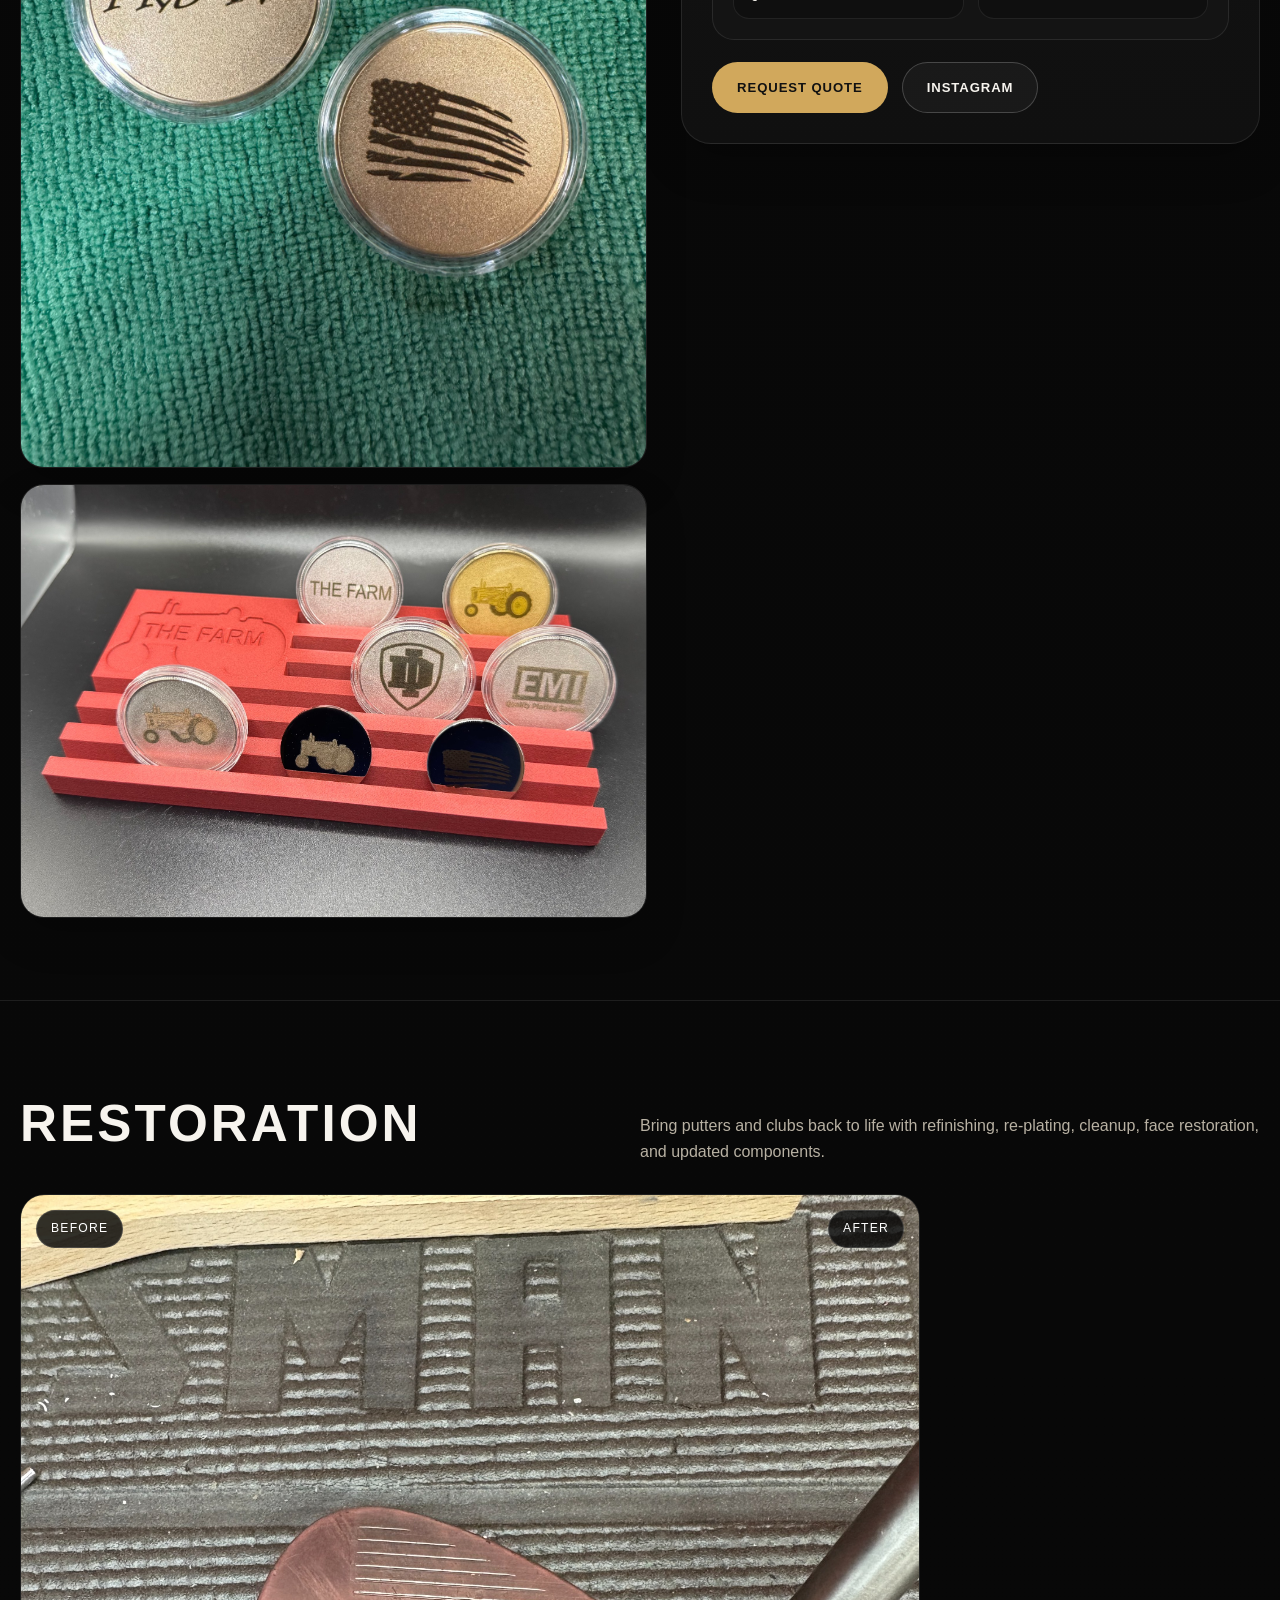
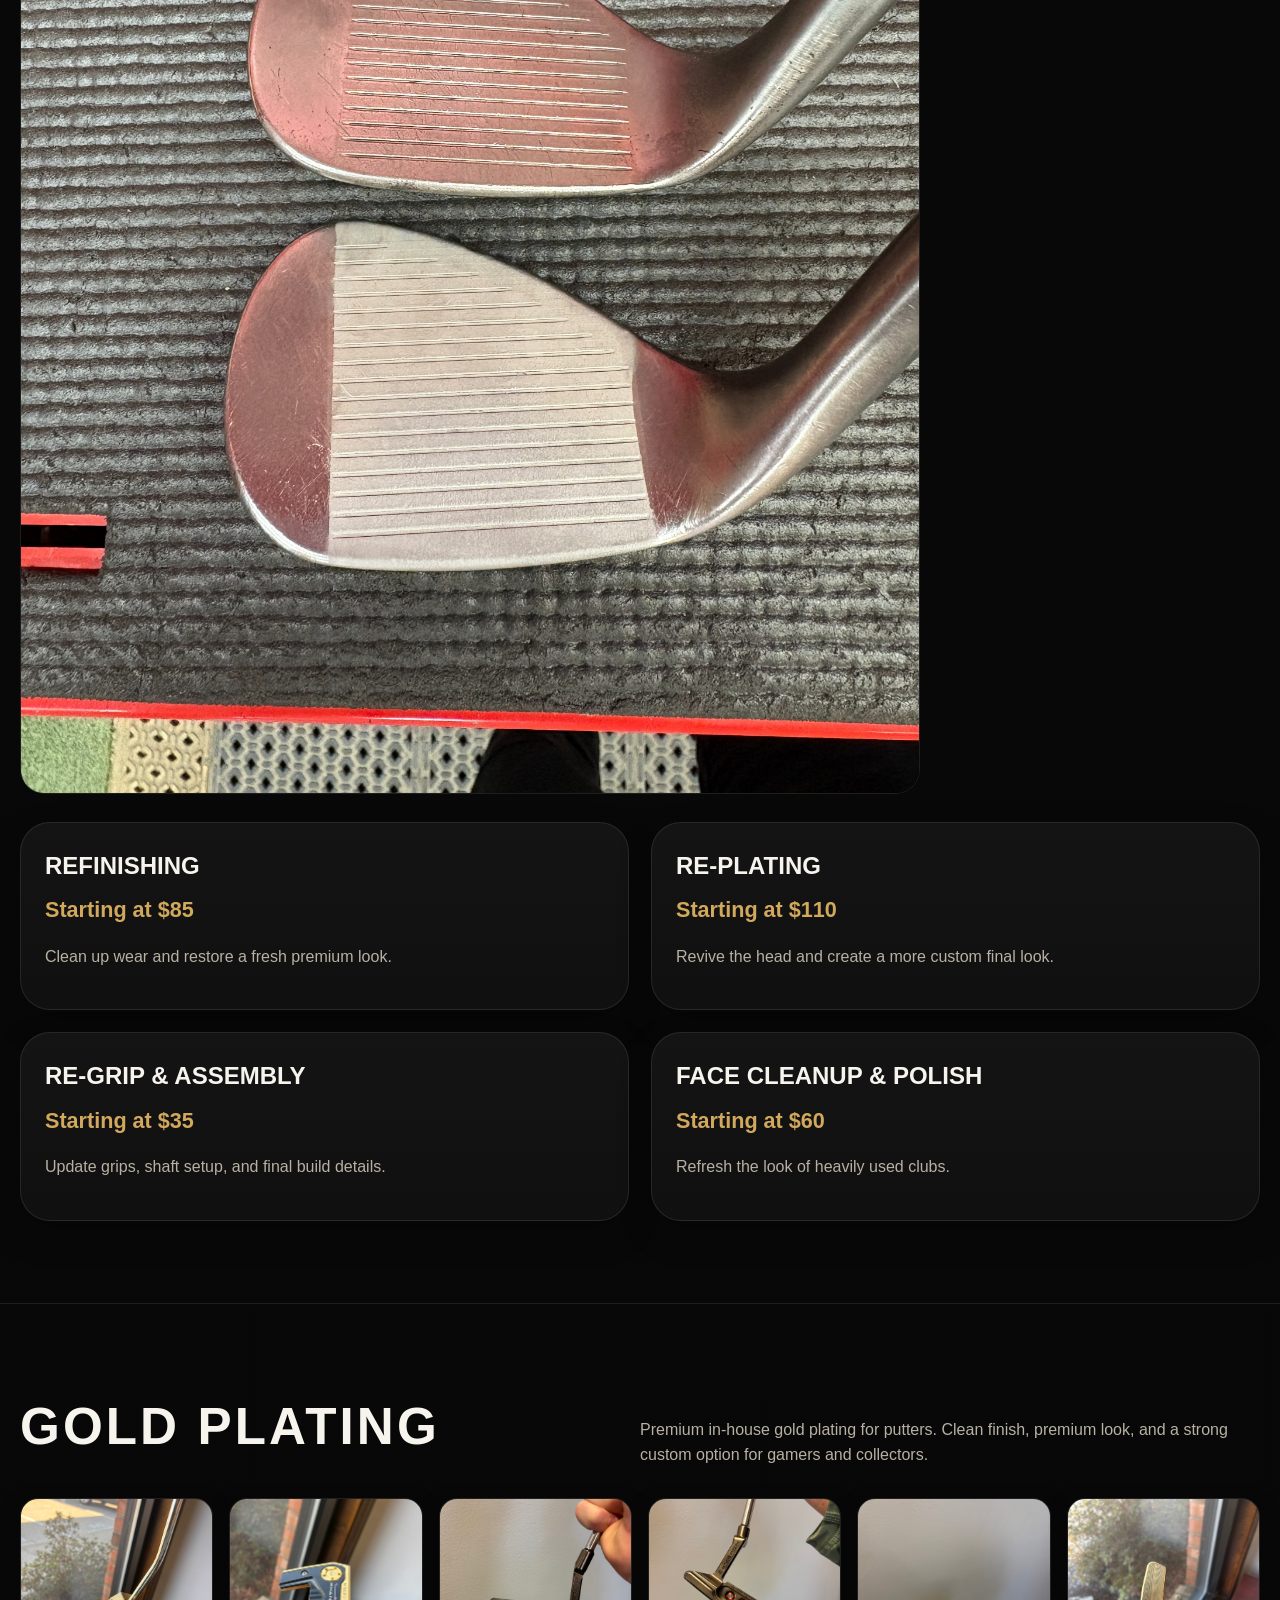
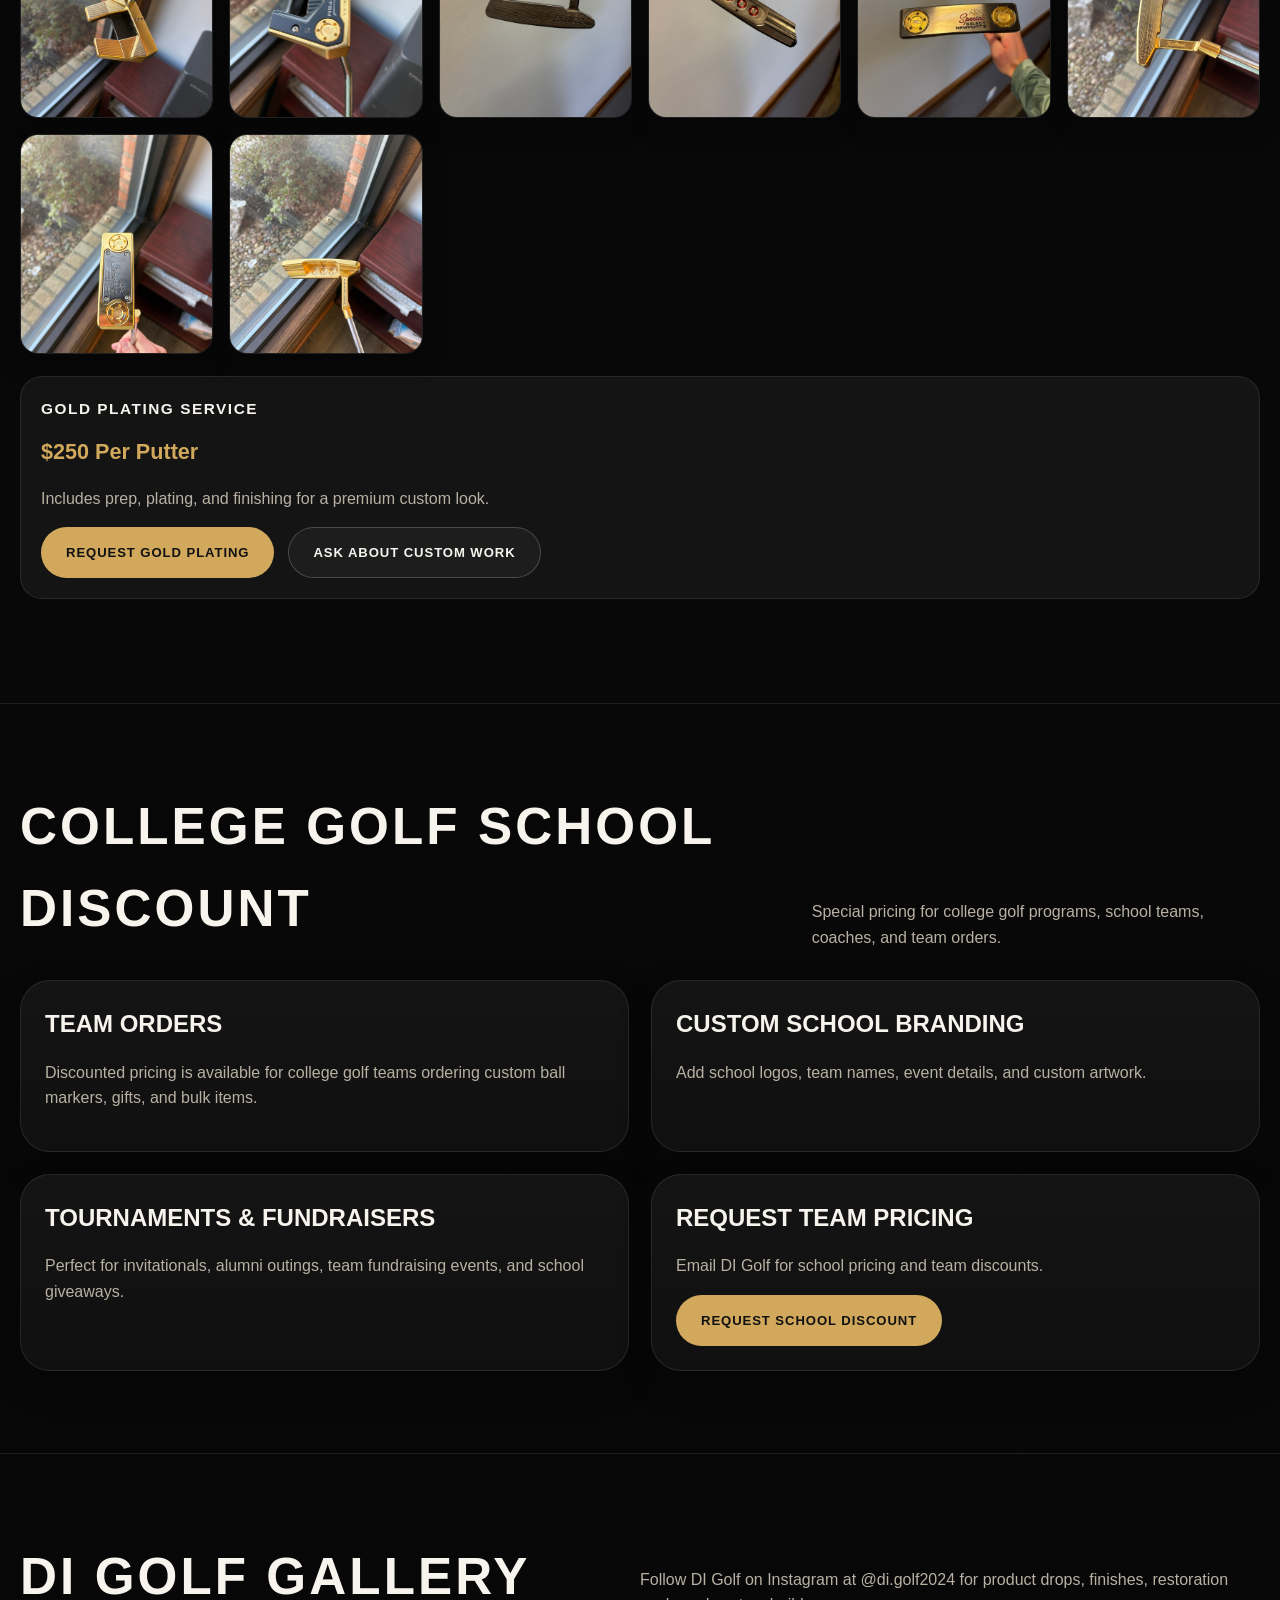
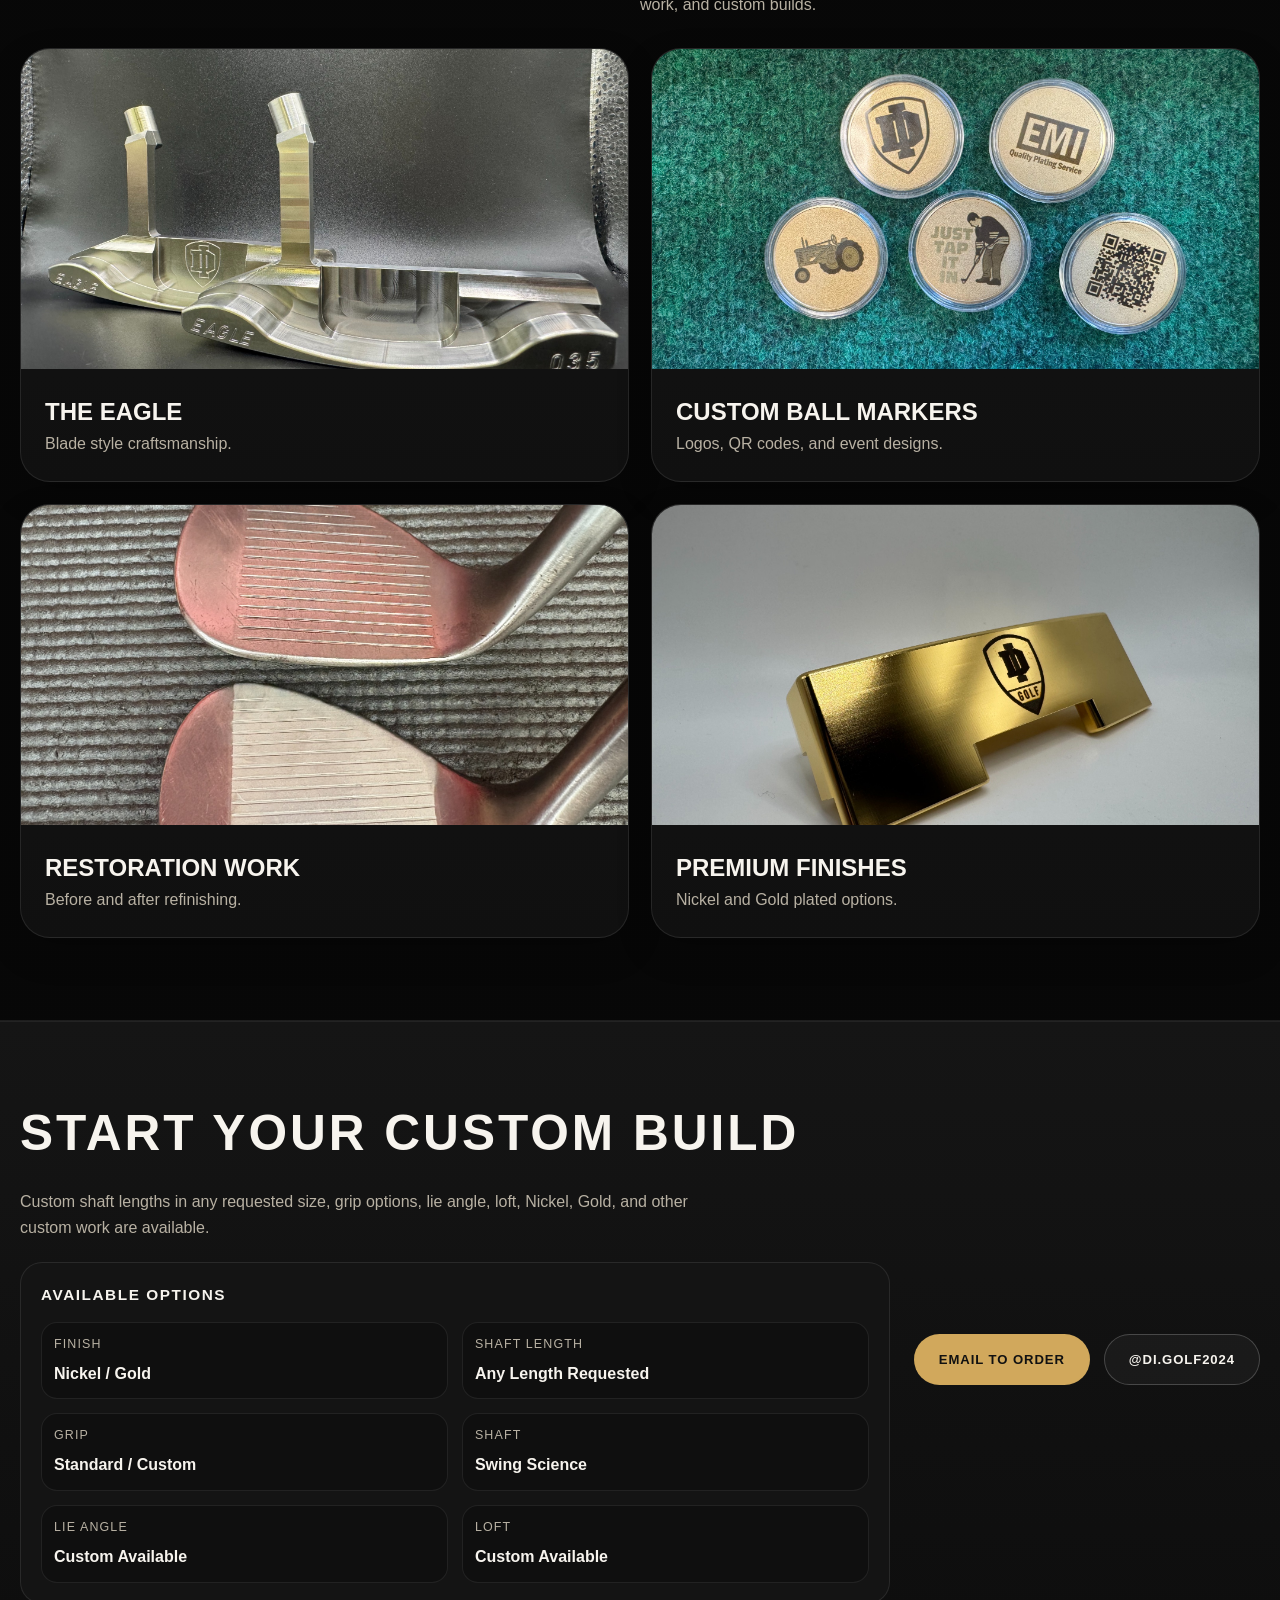
==== commit 3722e13b: "Update index.html" ====
--- a/index.html
+++ b/index.html
@@ -3,7 +3,7 @@
 <head>
   <meta charset="UTF-8" />
   <meta name="viewport" content="width=device-width, initial-scale=1.0" />
-  <title>DI Golf | Precision Milled Putters</title>
+  <title>DI Golf | Premium Milled Putters</title>
   <style>
     :root {
       --bg: #070707;
@@ -11,7 +11,7 @@
       --panel-2: #171717;
       --text: #f7f4ee;
       --muted: #b8b1a3;
-      --line: rgba(255,255,255,0.08);
+      --line: rgba(255,255,255,0.09);
       --accent: #d1a85c;
       --max: 1240px;
     }
@@ -27,7 +27,7 @@
     }
 
     a { color: inherit; text-decoration: none; }
-    img { max-width: 100%; }
+    img { max-width: 100%; display: block; }
 
     .container {
       width: min(var(--max), calc(100% - 36px));
@@ -39,7 +39,7 @@
       top: 0;
       z-index: 50;
       backdrop-filter: blur(14px);
-      background: rgba(7,7,7,0.82);
+      background: rgba(7,7,7,0.88);
       border-bottom: 1px solid var(--line);
     }
 
@@ -47,162 +47,74 @@
       display: flex;
       align-items: center;
       justify-content: space-between;
-      padding: 18px 0;
+      padding: 16px 0;
+      gap: 20px;
     }
 
     .brand-wrap {
       display: flex;
       align-items: center;
       gap: 12px;
+      flex-shrink: 0;
     }
 
     .brand-logo {
-      width: 46px;
-      height: 46px;
+      width: 48px;
+      height: 48px;
       border-radius: 50%;
-      border: 1px solid rgba(209,168,92,0.4);
-      display: grid;
-      place-items: center;
-      color: var(--accent);
-      font-weight: 700;
-      letter-spacing: 0.08em;
-      background: radial-gradient(circle at top, #1f1a14 0%, #100f0d 100%);
+      object-fit: cover;
+      background: #fff;
+      border: 1px solid rgba(209,168,92,0.45);
       box-shadow: 0 10px 30px rgba(0,0,0,0.35);
-      flex-shrink: 0;
     }
 
     .brand {
-      font-size: 1.18rem;
-      font-weight: 700;
-</html>
-<html lang="en">
-<head>
-  <meta charset="UTF-8" />
-  <meta name="viewport" content="width=device-width, initial-scale=1.0" />
-  <title>DI Golf | Precision Milled Putters</title>
-  <style>
-    :root {
-      --bg: #070707;
-      --panel: #111111;
-      --panel-2: #171717;
-      --text: #f7f4ee;
-      --muted: #b8b1a3;
-      --line: rgba(255,255,255,0.08);
-      --accent: #d1a85c;
-      --max: 1240px;
-    }
-
-    * { box-sizing: border-box; }
-    html { scroll-behavior: smooth; }
-    body {
-      margin: 0;
-      font-family: Arial, Helvetica, sans-serif;
-      background: linear-gradient(180deg, #0a0a0a 0%, #070707 100%);
-      color: var(--text);
-      line-height: 1.6;
-    }
-
-    a { color: inherit; text-decoration: none; }
-    img { max-width: 100%; }
-
-    .container {
-      width: min(var(--max), calc(100% - 36px));
-      margin: 0 auto;
-    }
-
-    header {
-      position: sticky;
-      top: 0;
-      z-index: 50;
-      backdrop-filter: blur(14px);
-      background: rgba(7,7,7,0.82);
-      border-bottom: 1px solid var(--line);
-    }
-
-    .nav {
-      display: flex;
-      align-items: center;
-      justify-content: space-between;
-      padding: 18px 0;
-    }
-
-    .brand-wrap {
-      display: flex;
-      align-items: center;
-      gap: 12px;
-    }
-
-    .brand-logo {
-      width: 46px;
-      height: 46px;
-      border-radius: 50%;
-      border: 1px solid rgba(209,168,92,0.4);
-      display: grid;
-      place-items: center;
-      color: var(--accent);
-      font-weight: 700;
-      letter-spacing: 0.08em;
-      background: radial-gradient(circle at top, #1f1a14 0%, #100f0d 100%);
-      box-shadow: 0 10px 30px rgba(0,0,0,0.35);
-      flex-shrink: 0;
-    }
-
-    .brand {
-      font-size: 1.18rem;
-      font-weight: 700;
+      font-size: 1.15rem;
+      font-weight: 800;
       letter-spacing: 0.22em;
       text-transform: uppercase;
+      white-space: nowrap;
     }
 
     .nav-links {
       display: flex;
-      gap: 24px;
+      gap: 20px;
       color: var(--muted);
-      font-size: 0.92rem;
+      font-size: 0.85rem;
       text-transform: uppercase;
       letter-spacing: 0.08em;
+      flex-wrap: wrap;
+      justify-content: flex-end;
     }
 
     .nav-links a:hover { color: var(--text); }
 
     .hero {
-      height: 92vh;
-      min-height: 760px;
-      background: url('IMG_0293.JPG') center center / cover no-repeat;
-      position: relative;
+      min-height: 88vh;
+      background: linear-gradient(90deg, rgba(0,0,0,0.84), rgba(0,0,0,0.35)), url('IMG_0301.JPG') center center / cover no-repeat;
       display: flex;
       align-items: center;
       border-bottom: 1px solid var(--line);
+      position: relative;
       overflow: hidden;
-    }
-
-    .hero::before {
-      content: "";
-      position: absolute;
-      inset: 0;
-      background: radial-gradient(circle at 18% 22%, rgba(209,168,92,0.16), transparent 28%),
-                  radial-gradient(circle at 80% 18%, rgba(255,255,255,0.05), transparent 24%);
-      pointer-events: none;
     }
 
     .hero::after {
       content: "DI GOLF";
       position: absolute;
-      right: 40px;
-      bottom: 30px;
+      right: 36px;
+      bottom: 28px;
       font-size: clamp(3rem, 8vw, 7rem);
-      font-weight: 800;
+      font-weight: 900;
       letter-spacing: 0.22em;
-      color: rgba(255,255,255,0.04);
+      color: rgba(255,255,255,0.045);
       pointer-events: none;
-      user-select: none;
       white-space: nowrap;
     }
 
     .hero-overlay {
       width: 100%;
-      height: 100%;
-      background: linear-gradient(90deg, rgba(0,0,0,0.84) 0%, rgba(0,0,0,0.48) 52%, rgba(0,0,0,0.18) 100%);
+      min-height: 88vh;
       display: flex;
       align-items: center;
       position: relative;
@@ -214,64 +126,68 @@
       padding: 0 60px;
     }
 
+    .eyebrow {
+      color: var(--accent);
+      text-transform: uppercase;
+      letter-spacing: 0.18em;
+      font-size: 0.78rem;
+      margin-bottom: 16px;
+      font-weight: 700;
+    }
+
     .hero h1 {
-      font-size: clamp(3.4rem, 7vw, 6.3rem);
+      font-size: clamp(3rem, 7vw, 6rem);
       line-height: 0.95;
       margin: 0 0 18px;
       text-transform: uppercase;
       letter-spacing: 0.03em;
-      max-width: 760px;
-      text-shadow: 0 8px 30px rgba(0,0,0,0.32);
+      color: var(--text);
+      text-shadow: 0 8px 30px rgba(0,0,0,0.35);
     }
 
     .hero p {
+      color: #dfd7c8;
+      max-width: 640px;
+      font-size: 1.08rem;
       margin: 0 0 28px;
-      color: #dfd7c8;
-      max-width: 620px;
-      font-size: 1.08rem;
-    }
-
-    .hero-stats {
-      display: grid;
-      grid-template-columns: repeat(3, minmax(0,1fr));
-      gap: 16px;
-      margin-top: 28px;
-      max-width: 620px;
-    }
-
-    .hero-stat {
-      background: rgba(13,13,13,0.72);
-      border: 1px solid rgba(255,255,255,0.08);
-      border-radius: 20px;
-      padding: 16px 18px;
-      backdrop-filter: blur(10px);
-    }
-
-    .hero-stat span {
-      display: block;
-      color: var(--muted);
-      font-size: 0.8rem;
-      text-transform: uppercase;
-      letter-spacing: 0.1em;
-      margin-bottom: 6px;
-    }
-
-    .hero-stat strong {
-      font-size: 1rem;
-      color: var(--text);
-    }
+    }
+
+    .actions {
+      display: flex;
+      gap: 14px;
+      flex-wrap: wrap;
+      align-items: center;
+    }
+
+    .btn {
+      display: inline-flex;
+      align-items: center;
+      justify-content: center;
+      padding: 14px 24px;
+      border-radius: 999px;
+      font-weight: 800;
+      letter-spacing: 0.07em;
+      text-transform: uppercase;
+      font-size: 0.82rem;
+      border: 1px solid rgba(209,168,92,0.85);
+      transition: transform 0.2s ease, background 0.2s ease, color 0.2s ease;
+    }
+
+    .btn.primary { background: var(--accent); color: #111; }
+    .btn.secondary { color: var(--text); border-color: rgba(255,255,255,0.2); background: rgba(255,255,255,0.04); }
+    .btn:hover { transform: translateY(-2px); }
 
     .section {
       padding: 82px 0;
       border-bottom: 1px solid var(--line);
-      scroll-margin-top: 90px;
+      scroll-margin-top: 88px;
     }
 
     .section-title {
       display: flex;
+      justify-content: space-between;
       align-items: end;
-      justify-content: space-between;
-      gap: 20px;
+      gap: 24px;
       margin-bottom: 30px;
     }
 
@@ -285,16 +201,20 @@
     .section-title p {
       margin: 0;
       color: var(--muted);
-      max-width: 600px;
-    }
-
-    .product-overview, .ig-grid {
+      max-width: 620px;
+    }
+
+    .product-overview,
+    .ig-grid,
+    .gold-gallery {
       display: grid;
-      grid-template-columns: repeat(2, 1fr);
+      grid-template-columns: repeat(2, minmax(0, 1fr));
       gap: 22px;
     }
 
-    .product-card, .ig-card {
+    .product-card,
+    .ig-card,
+    .panel {
       background: linear-gradient(180deg, #141414 0%, #101010 100%);
       border: 1px solid var(--line);
       border-radius: 30px;
@@ -303,40 +223,49 @@
       transition: transform 0.22s ease, border-color 0.22s ease;
     }
 
-    .product-card:hover, .ig-card:hover {
+    .product-card:hover,
+    .ig-card:hover,
+    .panel:hover {
       transform: translateY(-4px);
-      border-color: rgba(209,168,92,0.35);
-    }
-
-    .product-card img, .ig-card img {
+      border-color: rgba(209,168,92,0.38);
+    }
+
+    .product-card img,
+    .ig-card img {
       width: 100%;
-      display: block;
+      height: 320px;
       object-fit: cover;
     }
 
-    .product-card img { height: 320px; }
-    .ig-card img { height: 250px; }
-
-    .product-card .content, .ig-card .content {
-      padding: 24px;
-    }
-
-    .product-card h3, .ig-card strong {
+    .content { padding: 24px; }
+
+    .product-card h3,
+    .ig-card strong,
+    .panel h3 {
       margin: 0 0 8px;
       font-size: 1.5rem;
       text-transform: uppercase;
     }
 
-    .product-card p, .ig-card .note {
-      margin: 0 0 18px;
+    .product-card p,
+    .ig-card .note,
+    .panel p,
+    .note {
       color: var(--muted);
+    }
+
+    .price {
+      font-size: 1.35rem;
+      font-weight: 900;
+      color: var(--accent);
+      margin: 0 0 16px;
     }
 
     .tag-row {
       display: flex;
       gap: 10px;
       flex-wrap: wrap;
-      margin-bottom: 18px;
+      margin: 18px 0;
     }
 
     .tag {
@@ -344,17 +273,10 @@
       color: #ddd5c8;
       padding: 7px 12px;
       border-radius: 999px;
-      font-size: 0.82rem;
+      font-size: 0.8rem;
       text-transform: uppercase;
       letter-spacing: 0.05em;
-      background: rgba(255,255,255,0.02);
-    }
-
-    .price {
-      font-size: 1.35rem;
-      font-weight: 700;
-      color: var(--accent);
-      margin: 0 0 16px;
+      background: rgba(255,255,255,0.03);
     }
 
     .product-layout {
@@ -374,7 +296,74 @@
       border-radius: 24px;
       border: 1px solid var(--line);
       box-shadow: 0 18px 38px rgba(0,0,0,0.22);
-    }
+      object-fit: cover;
+    }
+
+    .detail-panel {
+      background: linear-gradient(180deg, #151515 0%, #101010 100%);
+      border: 1px solid var(--line);
+      border-radius: 30px;
+      padding: 30px;
+      position: sticky;
+      top: 96px;
+      box-shadow: 0 18px 44px rgba(0,0,0,0.22);
+    }
+
+    .detail-panel h3 {
+      margin: 0 0 10px;
+      font-size: 2rem;
+      text-transform: uppercase;
+    }
+
+    .sub {
+      color: var(--accent);
+      text-transform: uppercase;
+      letter-spacing: 0.16em;
+      font-size: 0.76rem;
+      margin-bottom: 14px;
+      font-weight: 800;
+    }
+
+    .detail-panel p { color: var(--muted); }
+
+    .spec-box {
+      background: #141414;
+      border: 1px solid var(--line);
+      border-radius: 22px;
+      padding: 20px;
+      margin: 22px 0;
+    }
+
+    .spec-box h4 {
+      margin: 0 0 14px;
+      font-size: 0.96rem;
+      text-transform: uppercase;
+      letter-spacing: 0.1em;
+    }
+
+    .spec-grid {
+      display: grid;
+      grid-template-columns: repeat(2, 1fr);
+      gap: 14px;
+    }
+
+    .spec {
+      padding: 12px;
+      border: 1px solid rgba(255,255,255,0.08);
+      border-radius: 16px;
+      background: #0f0f0f;
+    }
+
+    .spec span {
+      display: block;
+      color: var(--muted);
+      font-size: 0.78rem;
+      text-transform: uppercase;
+      letter-spacing: 0.09em;
+      margin-bottom: 6px;
+    }
+
+    .spec strong { color: var(--text); }
 
     .before-after {
       position: relative;
@@ -403,80 +392,48 @@
       text-transform: uppercase;
     }
 
-    .detail-panel {
-      background: linear-gradient(180deg, #151515 0%, #101010 100%);
-      border: 1px solid var(--line);
-      border-radius: 30px;
+    .gold-gallery {
+      grid-template-columns: repeat(auto-fit, minmax(180px, 1fr));
+      gap: 16px;
+      margin-top: 24px;
+    }
+
+    .gold-gallery img {
+      width: 100%;
+      max-width: 220px;
+      height: 220px;
+      object-fit: cover;
+      border-radius: 18px;
+      border: 1px solid rgba(255,255,255,0.1);
+      box-shadow: 0 10px 24px rgba(0,0,0,0.25);
+      transition: transform 0.25s ease, box-shadow 0.25s ease;
+      cursor: pointer;
+      justify-self: center;
+    }
+
+    .gold-gallery img:hover {
+      transform: scale(1.04);
+      box-shadow: 0 18px 34px rgba(0,0,0,0.32);
+    }
+
+    .lightbox {
+      display: none;
+      position: fixed;
+      inset: 0;
+      background: rgba(0,0,0,0.9);
+      z-index: 9999;
+      align-items: center;
+      justify-content: center;
       padding: 30px;
-      position: sticky;
-      top: 96px;
-      box-shadow: 0 18px 44px rgba(0,0,0,0.22);
-    }
-
-    .detail-panel h3 {
-      margin: 0 0 10px;
-      font-size: 2rem;
-      text-transform: uppercase;
-    }
-
-    .detail-panel .sub {
-      color: var(--accent);
-      text-transform: uppercase;
-      letter-spacing: 0.16em;
-      font-size: 0.76rem;
-      margin-bottom: 14px;
-    }
-
-    .detail-panel p {
-      color: var(--muted);
-      margin: 0 0 16px;
-    }
-
-    .spec-box {
-      background: #141414;
-      border: 1px solid var(--line);
-      border-radius: 22px;
-      padding: 20px;
-      margin: 22px 0;
-    }
-
-    .spec-box h4 {
-      margin: 0 0 14px;
-      font-size: 0.96rem;
-      text-transform: uppercase;
-      letter-spacing: 0.1em;
-    }
-
-    .spec-grid {
-      display: grid;
-      grid-template-columns: repeat(2, 1fr);
-      gap: 14px;
-    }
-
-    .spec {
-      padding: 12px;
-      border: 1px solid rgba(255,255,255,0.08);
-      border-radius: 16px;
-      background: #0f0f0f;
-    }
-
-    .spec span {
-      display: block;
-      color: var(--muted);
-      font-size: 0.78rem;
-      text-transform: uppercase;
-      letter-spacing: 0.09em;
-      margin-bottom: 6px;
-    }
-
-    .spec strong {
-      font-size: 1rem;
-      color: var(--text);
-    }
-
-    .note {
-      color: var(--muted);
-      font-size: 0.97rem;
+    }
+
+    .lightbox.show { display: flex; }
+
+    .lightbox img {
+      max-width: 92%;
+      max-height: 92%;
+      border-radius: 20px;
+      box-shadow: 0 20px 50px rgba(0,0,0,0.45);
     }
 
     .cta {
@@ -500,308 +457,88 @@
       letter-spacing: 0.06em;
     }
 
-    .cta p {
-      margin: 0;
-      color: var(--muted);
-      max-width: 680px;
-    }
+    .cta p { color: var(--muted); max-width: 680px; }
 
     footer {
-      padding: 30px 0 44px;
+      padding: 34px 0 44px;
       color: var(--muted);
       font-size: 0.95rem;
     }
 
+    .footer-grid {
+      display: grid;
+      grid-template-columns: 1.2fr 1fr 1fr;
+      gap: 24px;
+    }
+
+    .footer-title {
+      margin: 0 0 10px;
+      text-transform: uppercase;
+      letter-spacing: 0.06em;
+      color: var(--text);
+    }
+
+    .footer-links { display: grid; gap: 8px; }
+    .footer-links a { color: var(--muted); }
+    .footer-links a:hover { color: var(--text); }
+
     @media (max-width: 980px) {
+      .nav { align-items: flex-start; }
       .product-layout,
       .cta-box,
       .product-overview,
       .ig-grid,
-      .section-title {
+      .section-title,
+      .footer-grid {
         grid-template-columns: 1fr;
         display: grid;
       }
 
       .detail-panel { position: static; }
-      .hero {
-        min-height: 640px;
-        height: auto;
-      }
-      .hero-overlay {
-        min-height: 640px;
-        align-items: flex-end;
-      }
-      .hero-content {
-        padding: 42px 28px;
-      }
-      .hero-stats { grid-template-columns: 1fr; }
-      .hero::after { right: 18px; bottom: 18px; }
-    }
-
-      .detail-panel { position: static; }
-      .hero-card, .hero-card img { min-height: auto; height: auto; }
-      .hero-overlay { position: static; background: none; }
-      .hero-content { padding: 28px; }
-      .hero-stats { grid-template-columns: 1fr; }
-    }
-
-        .gold-gallery {
-      display: grid;
-      grid-template-columns: repeat(4, 1fr);
-      gap: 14px;
-      margin-top: 24px;
-    }
-
-    .gold-gallery img {
-      width: 100%;
-      border-radius: 20px;
-      border: 1px solid var(--line);
-      box-shadow: 0 14px 34px rgba(0,0,0,0.18);
-      object-fit: cover;
-      display: block;
-    }
-
-    .gold-plating-box {
-      margin-top: 28px;
-      background: linear-gradient(180deg, #141414 0%, #101010 100%);
-      border: 1px solid var(--line);
-      border-radius: 28px;
-      padding: 28px;
-      box-shadow: 0 14px 34px rgba(0,0,0,0.22);
-    }
-
-    .gold-plating-box h3 {
-      margin: 0 0 10px;
-      text-transform: uppercase;
-      font-size: 1.6rem;
-    }
-
-    .gold-plating-box p {
-      color: var(--muted);
-      margin: 0 0 14px;
+      .hero { min-height: 650px; }
+      .hero-overlay { min-height: 650px; }
+      .hero-content { padding: 40px 28px; }
     }
 
     @media (max-width: 760px) {
       .nav { flex-direction: column; gap: 14px; }
-      .nav-links { flex-wrap: wrap; justify-content: center; }
+      .nav-links { justify-content: flex-start; gap: 14px; }
       .spec-grid { grid-template-columns: 1fr; }
       .section { padding: 62px 0; }
       .hero h1 { font-size: 2.8rem; }
       .product-card img, .ig-card img { height: auto; }
-      .gold-gallery { grid-template-columns: 1fr; }
+      .gold-gallery img { max-width: 100%; }
     }
   </style>
 </head>
 <body>
   <header>
     <div class="container nav">
-      <a href="#top" class="brand-wrap"><span class="brand-logo">DG</span><span class="brand">DI Golf</span></a>
+      <a href="#top" class="brand-wrap">
+        <img src="di-golf-logo.jpg" alt="DI Golf logo" class="brand-logo" />
+        <span class="brand">DI Golf</span>
+      </a>
       <nav class="nav-links">
-        <a href="models.html">Models</a>
-        <a href="ball-markers.html">Ball Markers</a>
-        <a href="restoration.html">Restoration</a>
-        <a href="#college-discount">College Golf Discount</a>
-        <a href="contact.html">Contact</a>
+        <a href="#models">Models</a>
+        <a href="#ball-markers">Ball Markers</a>
+        <a href="#restoration">Restoration</a>
+        <a href="#gold-plating">Gold Plating</a>
+        <a href="#college-discount">College Discount</a>
+        <a href="#contact">Contact</a>
       </nav>
     </div>
   </header>
 
   <main id="top">
-    
     <section class="hero">
-  <div class="hero-overlay">
-    <div class="hero-content">
-      <div class="eyebrow">Built In Evansville • Precision Milled Putters</div>
-      <h1>PREMIUM PUTTERS.<br>BOUTIQUE CRAFTSMANSHIP.</h1>
-      <p>Built in Evansville. Precision milled. Custom finishes, restoration, and gold plating available.</p>
-
-      <div class="actions">
-        <a class="btn primary" href="#models">VIEW LINEUP</a>
-        <a class="btn secondary" href="#contact">START CUSTOM BUILD</a>
-      </div>
-
-      <div class="hero-stats">
-        <div class="hero-stat"><span>Built In</span><strong>Evansville, Indiana</strong></div>
-        <div class="hero-stat"><span>Material</span><strong>303 Stainless Steel</strong></div>
-        <div class="hero-stat"><span>Custom Options</span><strong>Finish, Grip, Length</strong></div>
-      </div>
-    </div>
-  </div>
-</section>
-
-    <section id="restoration" class="section">
-      <div class="container">
-        <div class="section-title">
-          <h2>Restoration</h2>
-          <p>DI Golf offers restoration services to help bring putters and clubs back to life. From refinishing and re-plating to cleanup, face restoration, and updated components, we can refresh the look and feel of a gamer or collector piece.</p>
-        </div>
-
-        <div class="gallery" style="margin-bottom:28px; max-width:800px;">
-          <div class="before-after">
-            <img src="IMG_0215.JPG" alt="Golf club restoration before and after" />
-            <div class="ba-labels">
-              <span class="ba-label">Before</span>
-              <span class="ba-label">After</span>
-            </div>
-          </div>
-        </div>
-
-        <div class="product-overview">
-          <article class="product-card">
-            <div class="content">
-              <h3>Refinishing</h3>
-              <div class="price">Starting at $85</div>
-              <p>Clean up wear, restore appearance, and give your putter or wedge a fresh premium look.</p>
-            </div>
-          </article>
-          <article class="product-card">
-            <div class="content">
-              <h3>Re-Plating</h3>
-              <div class="price">Starting at $110</div>
-              <p>Available finish options can help revive the head and create a more custom final look.</p>
-            </div>
-          </article>
-          <article class="product-card">
-            <div class="content">
-              <h3>Re-Grip & Assembly</h3>
-              <div class="price">Starting at $35</div>
-              <p>Update grips, shaft setup, and final build details to match your preferred feel.</p>
-            </div>
-          </article>
-          <article class="product-card">
-            <div class="content">
-              <h3>Face Cleanup & Polish</h3>
-              <div class="price">Starting at $60</div>
-              <p>Restore face appearance, sharpen presentation, and refresh the look of heavily used clubs.</p>
-            </div>
-          </article>
-          <article class="product-card">
-            <div class="content">
-              <h3>Custom Requests</h3>
-              <p>Have a unique restoration idea or project? Reach out and we can talk through the options.</p>
-            </div>
-          </article>
-        </div>
-      </div>
-    </section>
-
-    <section class="section">
-      <div class="container">
-        <div class="section-title">
-          <h2>The DI Golf Standard</h2>
-          <p>Every model in the lineup is designed, machined, plated, and finished in house. Clean shapes, premium materials, and custom options give each putter a true boutique build feel.</p>
-        </div>
-        <div class="product-overview">
-          <article class="product-card">
-            <div class="content">
-              <h3>Built In House</h3>
-              <p>From raw material to final assembly, DI Golf keeps the process in Evansville to control quality, feel, and finish.</p>
-            </div>
-          </article>
-          <article class="product-card">
-            <div class="content">
-              <h3>303 Stainless Steel</h3>
-              <p>Every featured model is built from premium 303 stainless steel for clean looks, durability, and performance.</p>
-            </div>
-          </article>
-          <article class="product-card">
-            <div class="content">
-              <h3>Custom Options</h3>
-              <p>Nickel and Gold plating, Swing Science shafts, custom grips, and any requested shaft length are available.</p>
-            </div>
-          </article>
-          <article class="product-card">
-            <div class="content">
-              <h3>Boutique Feel</h3>
-              <p>Small-batch craftsmanship and distinct face patterns give the lineup a premium, limited-run look.</p>
-            </div>
-          </article>
-        </div>
-      </div>
-    </section>
-
-    <section id="ball-markers" class="section">
-      <div class="container">
-        <div class="section-title">
-          <h2>Custom Ball Markers</h2>
-          <p>DI Golf also produces custom milled ball markers. Perfect for tournaments, brands, businesses, or personal use, each marker can feature custom logos, artwork, or QR codes. Like our putters, these markers are produced with attention to detail and premium finishing.</p>
-        </div>
-
-        <div class="product-layout">
-          <div class="gallery">
-            <img src="IMG_4770.jpeg" alt="DI Golf custom ball markers" />
-          </div>
-
-          <div class="detail-panel">
-            <div class="sub">Custom Shop</div>
-            <h3>Custom Ball Markers</h3>
-            <p>
-              Our custom ball markers are designed and finished with the same craftsmanship that goes into every DI Golf product. Whether you want a personal marker, club logo, tournament giveaway, or promotional design, we can help bring your idea to life.
-            </p>
-
-            <div class="spec-box">
-              <h4>Customization Options</h4>
-              <div class="spec-grid">
-                <div class="spec"><span>Logos</span><strong>Custom Artwork</strong></div>
-                <div class="spec"><span>Business Use</span><strong>Brand Promotion</strong></div>
-                <div class="spec"><span>Events</span><strong>Tournaments</strong></div>
-                <div class="spec"><span>Special Options</span><strong>QR Codes</strong></div>
-                <div class="spec"><span>Finish</span><strong>Nickel / Gold / Raw</strong></div>
-                <div class="spec"><span>Artwork</span><strong>Upload Your Logo</strong></div>
-              </div>
-            </div>
-                <div class="spec"><span>Business Use</span><strong>Brand Promotion</strong></div>
-                <div class="spec"><span>Events</span><strong>Tournaments</strong></div>
-                <div class="spec"><span>Special Options</span><strong>QR Codes</strong></div>
-              </div>
-            </div>
-
-            <div class="price">$5 Each • No Minimum Order</div>
-            <div class="spec-box">
-              <h4>Perfect For</h4>
-              <div class="spec-grid">
-                <div class="spec"><span>Events</span><strong>Golf Tournaments</strong></div>
-                <div class="spec"><span>Clubs</span><strong>Country Clubs</strong></div>
-                <div class="spec"><span>Corporate</span><strong>Company Giveaways</strong></div>
-                <div class="spec"><span>Teams</span><strong>College & High School Teams</strong></div>
-              </div>
-            </div>
-
-            <div class="spec-box">
-              <h4>Bulk Pricing</h4>
-              <h4>Bulk Pricing</h4>
-  <div class="spec-grid">
-    <div class="spec"><span>1–25 Markers</span><strong>$15 / pc</strong></div>
-    <div class="spec"><span>25–50 Markers</span><strong>$10 / pc</strong></div>
-    <div class="spec"><span>50+ Markers</span><strong>$7 / pc</strong></div>
-    <div class="spec"><span>100+ Markers</span><strong>$5 / pc</strong></div>
-  </div>
-            </div>
-                <div class="spec"><span>Clubs</span><strong>Country Clubs</strong></div>
-                <div class="spec"><span>Corporate</span><strong>Company Giveaways</strong></div>
-                <div class="spec"><span>Teams</span><strong>College & High School Teams</strong></div>
-              </div>
-            </div>
-            <p class="note">
-              Pricing depends on quantity, artwork, and finish. Contact DI Golf to start a custom ball marker order.
-            </p>
-
-</div>
-            <div class="spec-box">
-              <h4>Request Quote</h4>
-              <div class="spec-grid">
-                <div class="spec"><span>Step 1</span><strong>Choose Quantity</strong></div>
-                <div class="spec"><span>Step 2</span><strong>Select Finish</strong></div>
-                <div class="spec"><span>Step 3</span><strong>Upload Logo or Artwork</strong></div>
-                <div class="spec"><span>Step 4</span><strong>Email For Quote</strong></div>
-              </div>
-              <p class="note" style="margin-top:16px;">To request a quote, email DI Golf with your quantity, finish preference, and logo or artwork file. We can also help with tournament, business, and team orders.</p>
-            </div>
-
-            <div class="actions">
-              <a class="btn primary" href="mailto:jstocks@emiplating.com?subject=DI%20Golf%20Ball%20Marker%20Quote">Request Quote</a>
-              <a class="btn secondary" href="https://www.instagram.com/di.golf2024/" target="_blank" rel="noopener noreferrer">View Instagram</a>
-            </div>
+      <div class="hero-overlay">
+        <div class="hero-content">
+          <div class="eyebrow">Built In Evansville • Precision Milled Putters</div>
+          <h1>Premium Putters.<br>Boutique Craftsmanship.</h1>
+          <p>Precision milled putters, custom ball markers, restoration work, and gold plating built with premium detail.</p>
+          <div class="actions">
+            <a class="btn primary" href="#models">View Lineup</a>
+            <a class="btn secondary" href="#gold-plating">Gold Plating</a>
           </div>
         </div>
       </div>
@@ -811,7 +548,7 @@
       <div class="container">
         <div class="section-title">
           <h2>Current Lineup</h2>
-          <p>Four premium milled heads built from 303 stainless steel, plated in house, and assembled with Swing Science shafts. Pricing shown below can be adjusted anytime.</p>
+          <p>Four premium milled heads built from 303 stainless steel, plated in house, and assembled with Swing Science shafts.</p>
         </div>
 
         <div class="product-overview">
@@ -889,17 +626,10 @@
           <img src="IMG_4344.jpeg" alt="Eagle putter face milling" />
           <img src="IMG_3430.jpeg" alt="Two Eagle putters" />
         </div>
-
         <div class="detail-panel">
           <div class="sub">Blade Style Putter</div>
           <h3>The Eagle</h3>
-          <p>
-            The Eagle is our blade style putter. This putter is made from scratch, engineered, machined, plated, and finished by our team of professionals. We have put countless hours into the design, feel, looks, and function of the Eagle.
-          </p>
-          <p>
-            Every head is built with a focus on clean visuals, premium feel, and performance you can trust.
-          </p>
-
+          <p>The Eagle is our blade style putter. This putter is made from scratch, engineered, machined, plated, and finished by our team of professionals.</p>
           <div class="spec-box">
             <h4>Specifications</h4>
             <div class="spec-grid">
@@ -909,14 +639,10 @@
               <div class="spec"><span>Material</span><strong>303 Stainless Steel</strong></div>
             </div>
           </div>
-
-          <p class="note">
-            All putters are plated in house with a variety of different options including Nickel and Gold. All putters are also mounted with a Swing Science shaft. Custom shaft lengths and grips are available upon request.
-          </p>
-
+          <p class="note">All putters are plated in house with Nickel and Gold options. All putters are mounted with a Swing Science shaft. Custom shaft lengths, grips, lie angle, and loft are available upon request.</p>
           <div class="actions">
             <a class="btn primary" href="#contact">Request Eagle</a>
-            <a class="btn secondary" href="#models">Back to Models</a>
+            <a class="btn secondary" href="#models">Back To Models</a>
           </div>
         </div>
       </div>
@@ -929,17 +655,10 @@
           <img src="IMG_3991.jpeg" alt="Mid-Mallet face view" />
           <img src="IMG_4305.jpeg" alt="Mid-Mallet on practice green" />
         </div>
-
         <div class="detail-panel">
           <div class="sub">Mid-Mallet Style Putter</div>
           <h3>The Mid-Mallet</h3>
-          <p>
-            The Mid Mallet is our step toward the mallet style putter. This putter was our second design to come to market. Same as the Eagle, our team is 100% involved in the production of this putter from start to finish using the same material.
-          </p>
-          <p>
-            From the design, to the machining, milling, plating, and mounting, our team is proud of how this putter came out.
-          </p>
-
+          <p>The Mid Mallet is our step toward the mallet style putter. It was our second design to come to market and is fully produced by our team from start to finish.</p>
           <div class="spec-box">
             <h4>Specifications</h4>
             <div class="spec-grid">
@@ -949,37 +668,27 @@
               <div class="spec"><span>Material</span><strong>303 Stainless Steel</strong></div>
             </div>
           </div>
-
-          <p class="note">
-            All putters are plated in house with a variety of different options including Nickel and Gold. All putters are also mounted with a Swing Science shaft. Custom shaft lengths and grips are available upon request.
-          </p>
-
+          <p class="note">All putters are plated in house with Nickel and Gold options and mounted with Swing Science shafts.</p>
           <div class="actions">
             <a class="btn primary" href="#contact">Request Mid-Mallet</a>
-            <a class="btn secondary" href="#models">Back to Models</a>
-          </div>
-        </div>
-      </div>
-    </section>
-
-        <section id="brickyard" class="section">
+            <a class="btn secondary" href="#models">Back To Models</a>
+          </div>
+        </div>
+      </div>
+    </section>
+
+    <section id="brickyard" class="section">
       <div class="container product-layout">
         <div class="gallery">
           <img src="IMG_5932.jpeg" alt="Brickyard face view" />
           <img src="IMG_5931.jpeg" alt="Brickyard gold plated back view" />
           <img src="IMG_5827.jpeg" alt="Brickyard putter on practice green" />
         </div>
-
         <div class="detail-panel">
           <div class="sub">Newest Model</div>
           <h3>The Brickyard</h3>
-          <p>
-            The Brickyard is our newest putter added to the lineup. Our goal remains the same as our other putters: provide a quality product that is handled in our shop in Evansville from the block of material until it is mounted and gripped.
-          </p>
-          <p>
-            From the design to the machining, plating, and mounting, we can guarantee that it all happens in Evansville. The Brickyard stands out with its unique brick face pattern. Check out the specs and see if this is the putter for you.
-          </p>
-
+          <p>The Brickyard is our newest putter added to the lineup. It is handled in our shop in Evansville from the block of material until it is mounted and gripped.</p>
+          <p>The Brickyard stands out with its unique brick face pattern.</p>
           <div class="spec-box">
             <h4>Specifications</h4>
             <div class="spec-grid">
@@ -989,14 +698,10 @@
               <div class="spec"><span>Material</span><strong>303 Stainless Steel</strong></div>
             </div>
           </div>
-
-          <p class="note">
-            All putters are plated in house with a variety of different options including Nickel and Gold. All putters are also mounted with a Swing Science shaft. Custom shaft lengths and grips are available upon request.
-          </p>
-
+          <p class="note">All putters are plated in house with Nickel and Gold options and mounted with Swing Science shafts.</p>
           <div class="actions">
             <a class="btn primary" href="#contact">Request Brickyard</a>
-            <a class="btn secondary" href="#models">Back to Models</a>
+            <a class="btn secondary" href="#models">Back To Models</a>
           </div>
         </div>
       </div>
@@ -1008,17 +713,10 @@
           <img src="IMG_6539.jpeg" alt="Nasty rear cavity view" />
           <img src="IMG_3101.jpeg" alt="Nasty face milling view" />
         </div>
-
         <div class="detail-panel">
           <div class="sub">New Model</div>
           <h3>Nasty</h3>
-          <p>
-            Nasty brings a bold, clean shape to the lineup with a wide profile and a deep milled look. It is designed to inspire confidence at address while keeping the same DI Golf focus on craftsmanship and performance.
-          </p>
-          <p>
-            Like the rest of the lineup, Nasty is built with premium attention to detail and finished in house.
-          </p>
-
+          <p>Nasty brings a bold, clean shape to the lineup with a wide profile and a deep milled look.</p>
           <div class="spec-box">
             <h4>Specifications</h4>
             <div class="spec-grid">
@@ -1028,56 +726,124 @@
               <div class="spec"><span>Material</span><strong>303 Stainless Steel</strong></div>
             </div>
           </div>
-
-          <p class="note">
-            All putters are plated in house with a variety of different options including Nickel and Gold. All putters are also mounted with a Swing Science shaft. Custom shaft lengths and grips are available upon request.
-          </p>
-
+          <p class="note">All putters are plated in house with Nickel and Gold options and mounted with Swing Science shafts.</p>
           <div class="actions">
             <a class="btn primary" href="#contact">Request Nasty</a>
-            <a class="btn secondary" href="#models">Back to Models</a>
-          </div>
-        </div>
-      </div>
-    </section>
-
-        <section id="gold-plating" class="section">
+            <a class="btn secondary" href="#models">Back To Models</a>
+          </div>
+        </div>
+      </div>
+    </section>
+
+    <section id="ball-markers" class="section">
+      <div class="container">
+        <div class="section-title">
+          <h2>Custom Ball Markers</h2>
+          <p>Custom milled ball markers for tournaments, brands, businesses, teams, and personal use.</p>
+        </div>
+        <div class="product-layout">
+          <div class="gallery">
+            <img src="IMG_4770.jpeg" alt="DI Golf custom ball markers" />
+            <img src="IMG_4495.jpeg" alt="Custom ball marker set" />
+            <img src="IMG_4658.jpeg" alt="Ball marker display tray" />
+          </div>
+          <div class="detail-panel">
+            <div class="sub">Custom Shop</div>
+            <h3>Ball Markers</h3>
+            <p>Whether you want a personal marker, club logo, tournament giveaway, QR code marker, or promotional design, we can help bring your idea to life.</p>
+            <div class="price">Starting at $15 / pc</div>
+            <div class="spec-box">
+              <h4>Bulk Pricing</h4>
+              <div class="spec-grid">
+                <div class="spec"><span>1–25 Markers</span><strong>$15 / pc</strong></div>
+                <div class="spec"><span>25–50 Markers</span><strong>$10 / pc</strong></div>
+                <div class="spec"><span>50+ Markers</span><strong>$7 / pc</strong></div>
+                <div class="spec"><span>100+ Markers</span><strong>$5 / pc</strong></div>
+              </div>
+            </div>
+            <div class="spec-box">
+              <h4>Customization Options</h4>
+              <div class="spec-grid">
+                <div class="spec"><span>Logos</span><strong>Custom Artwork</strong></div>
+                <div class="spec"><span>Finish</span><strong>Nickel / Gold / Raw</strong></div>
+                <div class="spec"><span>Events</span><strong>Tournaments</strong></div>
+                <div class="spec"><span>Artwork</span><strong>Upload Your Logo</strong></div>
+                <div class="spec"><span>Special</span><strong>QR Codes</strong></div>
+                <div class="spec"><span>Business</span><strong>Brand Promotion</strong></div>
+              </div>
+            </div>
+            <div class="actions">
+              <a class="btn primary" href="mailto:ousleyjamison@yahoo.com?subject=DI%20Golf%20Ball%20Marker%20Quote">Request Quote</a>
+              <a class="btn secondary" href="https://www.instagram.com/di.golf2024/" target="_blank" rel="noopener noreferrer">Instagram</a>
+            </div>
+          </div>
+        </div>
+      </div>
+    </section>
+
+    <section id="restoration" class="section">
+      <div class="container">
+        <div class="section-title">
+          <h2>Restoration</h2>
+          <p>Bring putters and clubs back to life with refinishing, re-plating, cleanup, face restoration, and updated components.</p>
+        </div>
+        <div class="gallery" style="margin-bottom:28px; max-width:900px;">
+          <div class="before-after">
+            <img src="IMG_0215.JPG" alt="Golf club restoration before and after" />
+            <div class="ba-labels">
+              <span class="ba-label">Before</span>
+              <span class="ba-label">After</span>
+            </div>
+          </div>
+        </div>
+        <div class="product-overview">
+          <article class="product-card"><div class="content"><h3>Refinishing</h3><div class="price">Starting at $85</div><p>Clean up wear and restore a fresh premium look.</p></div></article>
+          <article class="product-card"><div class="content"><h3>Re-Plating</h3><div class="price">Starting at $110</div><p>Revive the head and create a more custom final look.</p></div></article>
+          <article class="product-card"><div class="content"><h3>Re-Grip & Assembly</h3><div class="price">Starting at $35</div><p>Update grips, shaft setup, and final build details.</p></div></article>
+          <article class="product-card"><div class="content"><h3>Face Cleanup & Polish</h3><div class="price">Starting at $60</div><p>Refresh the look of heavily used clubs.</p></div></article>
+        </div>
+      </div>
+    </section>
+
+    <section id="gold-plating" class="section">
       <div class="container">
         <div class="section-title">
           <h2>Gold Plating</h2>
           <p>Premium in-house gold plating for putters. Clean finish, premium look, and a strong custom option for gamers and collectors.</p>
         </div>
-
-        <div class="section-title">
-      <h2>Gold Plating</h2>
-      <p>Premium in-house gold plating for putters. $250 per putter.</p>
-    </div>
-
-    <div class="gold-gallery">
-      <img src="IMG_0293.JPG" alt="Gold plated putter 1" onclick="openLightbox(this.src)">
-      <img src="IMG_0295.JPG" alt="Gold plated putter 2" onclick="openLightbox(this.src)">
-      <img src="IMG_0296.JPG" alt="Gold plated putter 3" onclick="openLightbox(this.src)">
-      <img src="IMG_0297.JPG" alt="Gold plated putter 4" onclick="openLightbox(this.src)">
-      <img src="IMG_0298.JPG" alt="Gold plated putter 5" onclick="openLightbox(this.src)">
-      <img src="IMG_0299.JPG" alt="Gold plated putter 6" onclick="openLightbox(this.src)">
-      <img src="IMG_0300.JPG" alt="Gold plated putter 7" onclick="openLightbox(this.src)">
-      <img src="IMG_0301.JPG" alt="Gold plated putter 8" onclick="openLightbox(this.src)">
-    </div>
-  </div>
-</section>
-
-<div id="lightbox" class="lightbox" onclick="closeLightbox()">
-  <img id="lightbox-img" src="" alt="Expanded gold plated putter">
-</div>
-
-        <div class="gold-plating-box">
-          <h3>Gold Plating Service – $250</h3>
-          <p>$250 per putter. Includes prep, plating, and finishing for a premium custom look.</p>
-          <p>Perfect for refinishing a gamer, collector piece, or custom project.</p>
+        <div class="gold-gallery">
+          <img src="IMG_0293.JPG" alt="Gold plated putter 1" onclick="openLightbox(this.src)" />
+          <img src="IMG_0295.jpg" alt="Gold plated putter 2" onclick="openLightbox(this.src)" />
+          <img src="IMG_0296.JPG" alt="Gold plated putter 3" onclick="openLightbox(this.src)" />
+          <img src="IMG_0297.JPG" alt="Gold plated putter 4" onclick="openLightbox(this.src)" />
+          <img src="IMG_0298.JPG" alt="Gold plated putter 5" onclick="openLightbox(this.src)" />
+          <img src="IMG_0299.JPG" alt="Gold plated putter 6" onclick="openLightbox(this.src)" />
+          <img src="IMG_0300.JPG" alt="Gold plated putter 7" onclick="openLightbox(this.src)" />
+          <img src="IMG_0301.JPG" alt="Gold plated putter 8" onclick="openLightbox(this.src)" />
+        </div>
+        <div class="spec-box">
+          <h4>Gold Plating Service</h4>
+          <div class="price">$250 Per Putter</div>
+          <p class="note">Includes prep, plating, and finishing for a premium custom look.</p>
           <div class="actions">
             <a class="btn primary" href="mailto:ousleyjamison@yahoo.com?subject=Gold%20Plating%20Inquiry">Request Gold Plating</a>
             <a class="btn secondary" href="#contact">Ask About Custom Work</a>
           </div>
+        </div>
+      </div>
+    </section>
+
+    <section id="college-discount" class="section">
+      <div class="container">
+        <div class="section-title">
+          <h2>College Golf School Discount</h2>
+          <p>Special pricing for college golf programs, school teams, coaches, and team orders.</p>
+        </div>
+        <div class="product-overview">
+          <article class="product-card"><div class="content"><h3>Team Orders</h3><p>Discounted pricing is available for college golf teams ordering custom ball markers, gifts, and bulk items.</p></div></article>
+          <article class="product-card"><div class="content"><h3>Custom School Branding</h3><p>Add school logos, team names, event details, and custom artwork.</p></div></article>
+          <article class="product-card"><div class="content"><h3>Tournaments & Fundraisers</h3><p>Perfect for invitationals, alumni outings, team fundraising events, and school giveaways.</p></div></article>
+          <article class="product-card"><div class="content"><h3>Request Team Pricing</h3><p>Email DI Golf for school pricing and team discounts.</p><a class="btn primary" href="mailto:ousleyjamison@yahoo.com?subject=College%20Golf%20School%20Discount">Request School Discount</a></div></article>
         </div>
       </div>
     </section>
@@ -1089,113 +855,20 @@
           <p>Follow DI Golf on Instagram at @di.golf2024 for product drops, finishes, restoration work, and custom builds.</p>
         </div>
         <div class="ig-grid">
-          <article class="ig-card">
-            <img src="IMG_3430.jpeg" alt="DI Golf Eagle gallery" />
-            <div class="content"><strong>The Eagle</strong><br><span class="note">Blade style craftsmanship.</span></div>
-          </article>
-          <article class="ig-card">
-            <img src="IMG_4770.jpeg" alt="DI Golf ball markers gallery" />
-            <div class="content"><strong>Custom Ball Markers</strong><br><span class="note">Logos, QR codes, and event designs.</span></div>
-          </article>
-          <article class="ig-card">
-            <img src="IMG_0215.JPG" alt="DI Golf restoration gallery" />
-            <div class="content"><strong>Restoration Work</strong><br><span class="note">Before and after refinishing.</span></div>
-          </article>
-          <article class="ig-card">
-            <img src="IMG_5931.jpeg" alt="DI Golf finish gallery" />
-            <div class="content"><strong>Premium Finishes</strong><br><span class="note">Nickel and Gold plated options.</span></div>
-          </article>
-        </div>
-      </div>
-    </section>
-
-    <section class="section">
-      <div class="container">
-        <div class="section-title">
-          <h2>Built For Your Setup</h2>
-          <p>Select your preferred finish, shaft length, and grip style. Every DI Golf build can be tailored to your preferences before final assembly.
-        </div>
-
-        <div class="product-overview">
-          <article class="product-card">
-            <div class="content">
-              <h3>Standard Build</h3>
-              <p>A clean production build with your preferred model, standard plating, Swing Science shaft, and grip setup.</p>
-              <div class="tag-row">
-                <span class="tag">Nickel Finish</span>
-                <span class="tag">33-35 Inches</span>
-                <span class="tag">Custom Grip</span>
-              </div>
-              <a class="btn primary" href="#contact">Order Standard</a>
-            </div>
-          </article>
-
-          <article class="product-card">
-            <div class="content">
-              <h3>Custom Build</h3>
-              <p>Request a more personalized setup with premium finish options, custom length, and a build tailored to your preference.</p>
-              <div class="tag-row">
-                <span class="tag">Gold Option</span>
-                <span class="tag">Built In House</span>
-                <span class="tag">By Request</span>
-              </div>
-              <a class="btn secondary" href="#contact">Request Custom</a>
-            </div>
-          </article>
-        </div>
-      </div>
-    </section>
-
-        <section id="college-discount" class="section">
-      <div class="container">
-        <div class="section-title">
-          <h2>College Golf School Discount</h2>
-          <p>DI Golf offers special pricing for college golf programs, school teams, and team orders. This is a great option for coaches, programs, and players looking for custom ball markers, team gifts, tournament items, and other branded golf pieces.</p>
-        </div>
-
-        <div class="product-overview">
-          <article class="product-card">
-            <div class="content">
-              <h3>Team Orders</h3>
-              <p>Discounted pricing is available for college golf teams ordering custom ball markers, team gifts, and bulk items.</p>
-            </div>
-          </article>
-
-          <article class="product-card">
-            <div class="content">
-              <h3>Custom School Branding</h3>
-              <p>Add school logos, team names, event details, and custom artwork for a clean team look.</p>
-            </div>
-          </article>
-
-          <article class="product-card">
-            <div class="content">
-              <h3>Tournament & Fundraiser Items</h3>
-              <p>Perfect for invitationals, alumni outings, team fundraising events, and school giveaways.</p>
-            </div>
-          </article>
-
-          <article class="product-card">
-            <div class="content">
-              <h3>Request Team Pricing</h3>
-              <p>Email DI Golf for school pricing, team discounts, and custom order details for your program.</p>
-              <div class="actions">
-                <a class="btn primary" href="mailto:jstocks@emiplating.com?subject=College%20Golf%20School%20Discount">Request School Discount</a>
-              </div>
-            </div>
-          </article>
-        </div>
-      </div>
-    </section>
-
-    <section class="cta">
-      <div class="container cta-box" id="contact">
+          <article class="ig-card"><img src="IMG_3430.jpeg" alt="DI Golf Eagle gallery" /><div class="content"><strong>The Eagle</strong><br><span class="note">Blade style craftsmanship.</span></div></article>
+          <article class="ig-card"><img src="IMG_4770.jpeg" alt="DI Golf ball markers gallery" /><div class="content"><strong>Custom Ball Markers</strong><br><span class="note">Logos, QR codes, and event designs.</span></div></article>
+          <article class="ig-card"><img src="IMG_0215.JPG" alt="DI Golf restoration gallery" /><div class="content"><strong>Restoration Work</strong><br><span class="note">Before and after refinishing.</span></div></article>
+          <article class="ig-card"><img src="IMG_5931.jpeg" alt="DI Golf finish gallery" /><div class="content"><strong>Premium Finishes</strong><br><span class="note">Nickel and Gold plated options.</span></div></article>
+        </div>
+      </div>
+    </section>
+
+    <section class="cta" id="contact">
+      <div class="container cta-box">
         <div>
           <h2>Start Your Custom Build</h2>
-          <p>
-            In-house plating options include Nickel and Gold. Custom shaft lengths in any requested size and grip options are available for all DI Golf models.
-          </p>
-          <div class="spec-box" style="margin-top:20px;">
+          <p>Custom shaft lengths in any requested size, grip options, lie angle, loft, Nickel, Gold, and other custom work are available.</p>
+          <div class="spec-box">
             <h4>Available Options</h4>
             <div class="spec-grid">
               <div class="spec"><span>Finish</span><strong>Nickel / Gold</strong></div>
@@ -1206,22 +879,9 @@
               <div class="spec"><span>Loft</span><strong>Custom Available</strong></div>
             </div>
           </div>
-
-          <div class="spec-box">
-            <h4>Build Your Putter</h4>
-            <div class="spec-grid">
-              <div class="spec"><span>Choose Model</span><strong>Eagle / Mid-Mallet / Brickyard / Nasty</strong></div>
-              <div class="spec"><span>Finish</span><strong>Nickel / Gold</strong></div>
-              <div class="spec"><span>Length</span><strong>Any Requested Size</strong></div>
-              <div class="spec"><span>Grip</span><strong>Standard / Custom</strong></div>
-              <div class="spec"><span>Lie Angle</span><strong>Built To Fit</strong></div>
-              <div class="spec"><span>Loft</span><strong>Built To Fit</strong></div>
-            </div>
-            <p class="note" style="margin-top:16px;">Email DI Golf with your preferred model, finish, shaft length, grip, lie angle, and loft to start a custom build.</p>
-          </div>
         </div>
         <div class="actions">
-          <a class="btn primary" href="mailto:jstocks@emiplating.com?subject=DI%20Golf%20Order%20Inquiry">Email To Order</a>
+          <a class="btn primary" href="mailto:ousleyjamison@yahoo.com?subject=DI%20Golf%20Order%20Inquiry">Email To Order</a>
           <a class="btn secondary" href="https://www.instagram.com/di.golf2024/" target="_blank" rel="noopener noreferrer">@di.golf2024</a>
         </div>
       </div>
@@ -1229,17 +889,46 @@
   </main>
 
   <footer>
-    <div class="container">© 2026 DI Golf • Precision Milled. Player Tested.</div>
+    <div class="container footer-grid">
+      <div>
+        <h3 class="footer-title">DI Golf</h3>
+        <p class="note">Premium putters, custom ball markers, restoration work, gold plating, and branded golf pieces built in Evansville, Indiana.</p>
+      </div>
+      <div>
+        <h3 class="footer-title">Site</h3>
+        <div class="footer-links">
+          <a href="#models">Models</a>
+          <a href="#ball-markers">Ball Markers</a>
+          <a href="#restoration">Restoration</a>
+          <a href="#gold-plating">Gold Plating</a>
+          <a href="#college-discount">College Discount</a>
+          <a href="#contact">Contact</a>
+        </div>
+      </div>
+      <div>
+        <h3 class="footer-title">Connect</h3>
+        <div class="footer-links">
+          <a href="https://www.instagram.com/di.golf2024/" target="_blank" rel="noopener noreferrer">@di.golf2024</a>
+          <a href="mailto:ousleyjamison@yahoo.com">ousleyjamison@yahoo.com</a>
+          <span class="note">Evansville, Indiana</span>
+        </div>
+      </div>
+    </div>
   </footer>
-<script>
-  function openLightbox(src) {
-    document.getElementById('lightbox-img').src = src;
-    document.getElementById('lightbox').classList.add('show');
-  }
-
-  function closeLightbox() {
-    document.getElementById('lightbox').classList.remove('show');
-  }
-</script>
+
+  <div id="lightbox" class="lightbox" onclick="closeLightbox()">
+    <img id="lightbox-img" src="" alt="Expanded gold plated putter" />
+  </div>
+
+  <script>
+    function openLightbox(src) {
+      document.getElementById('lightbox-img').src = src;
+      document.getElementById('lightbox').classList.add('show');
+    }
+
+    function closeLightbox() {
+      document.getElementById('lightbox').classList.remove('show');
+    }
+  </script>
 </body>
 </html>
